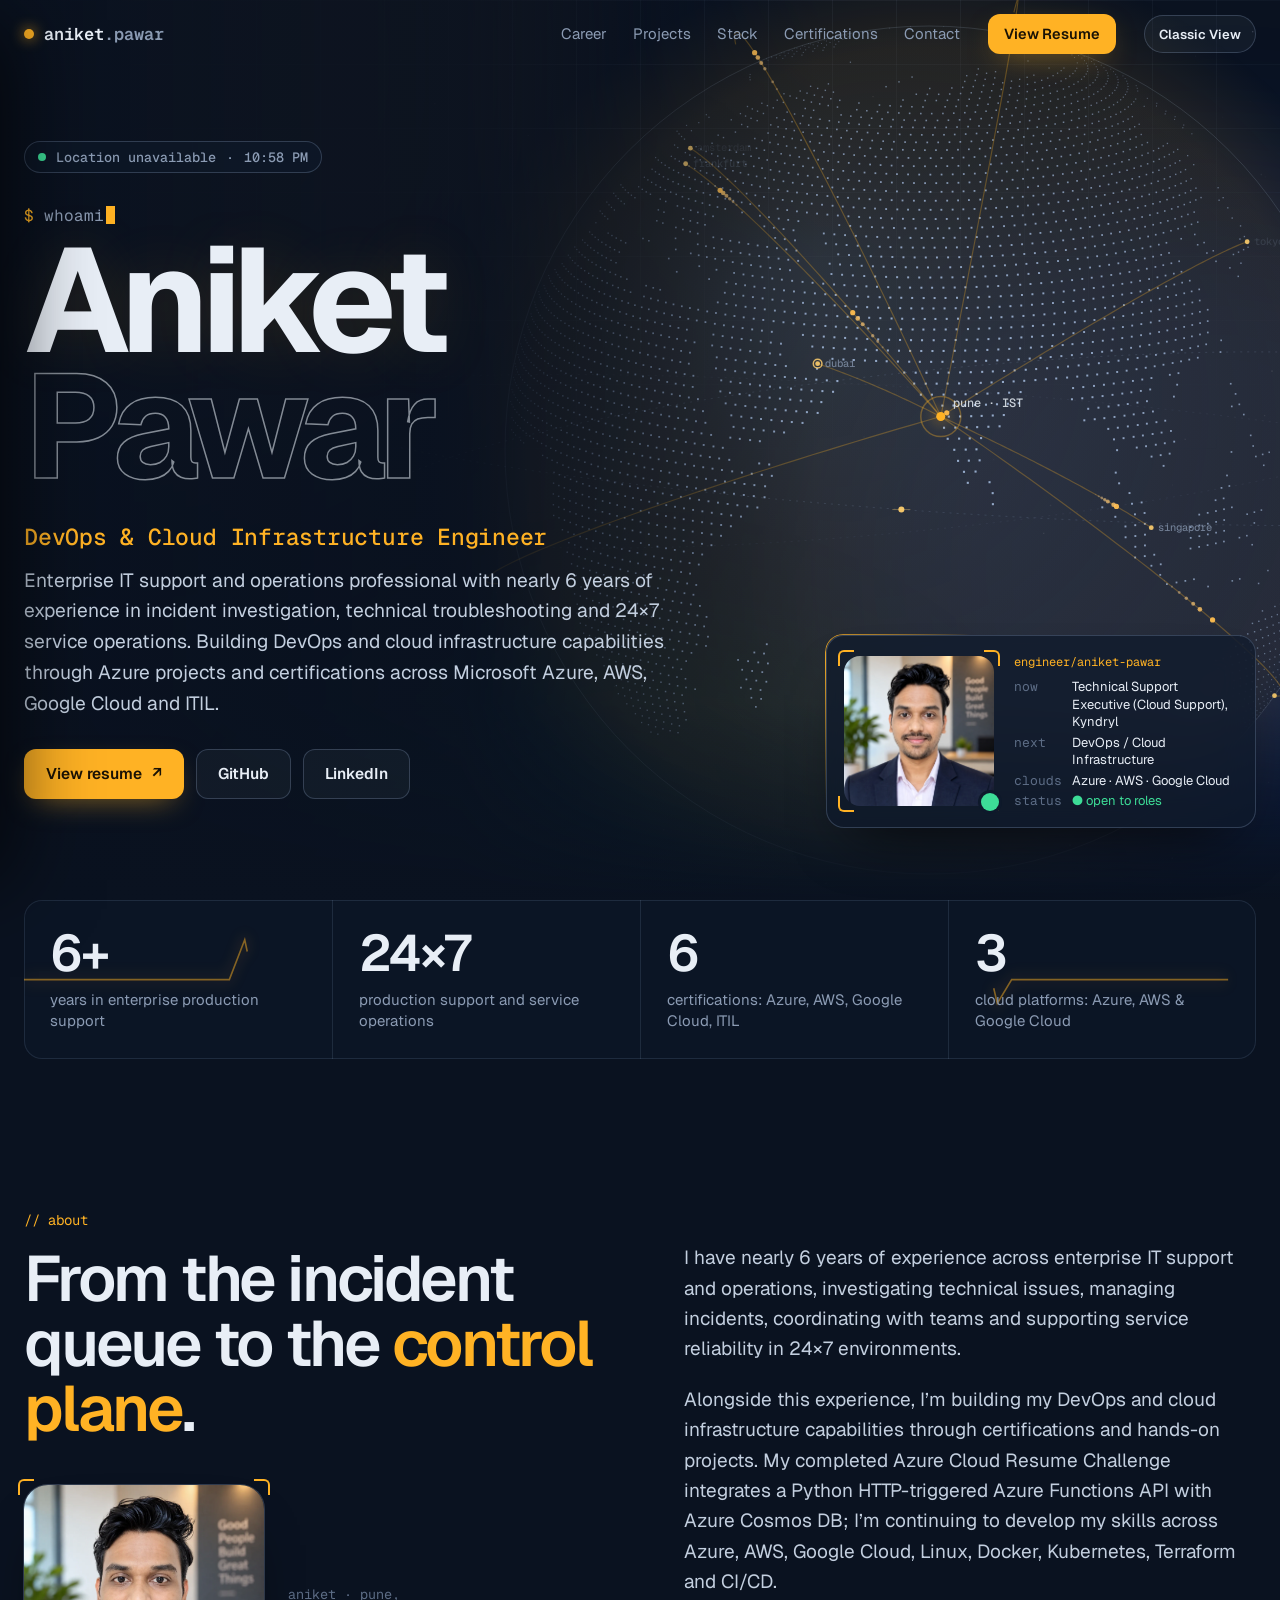
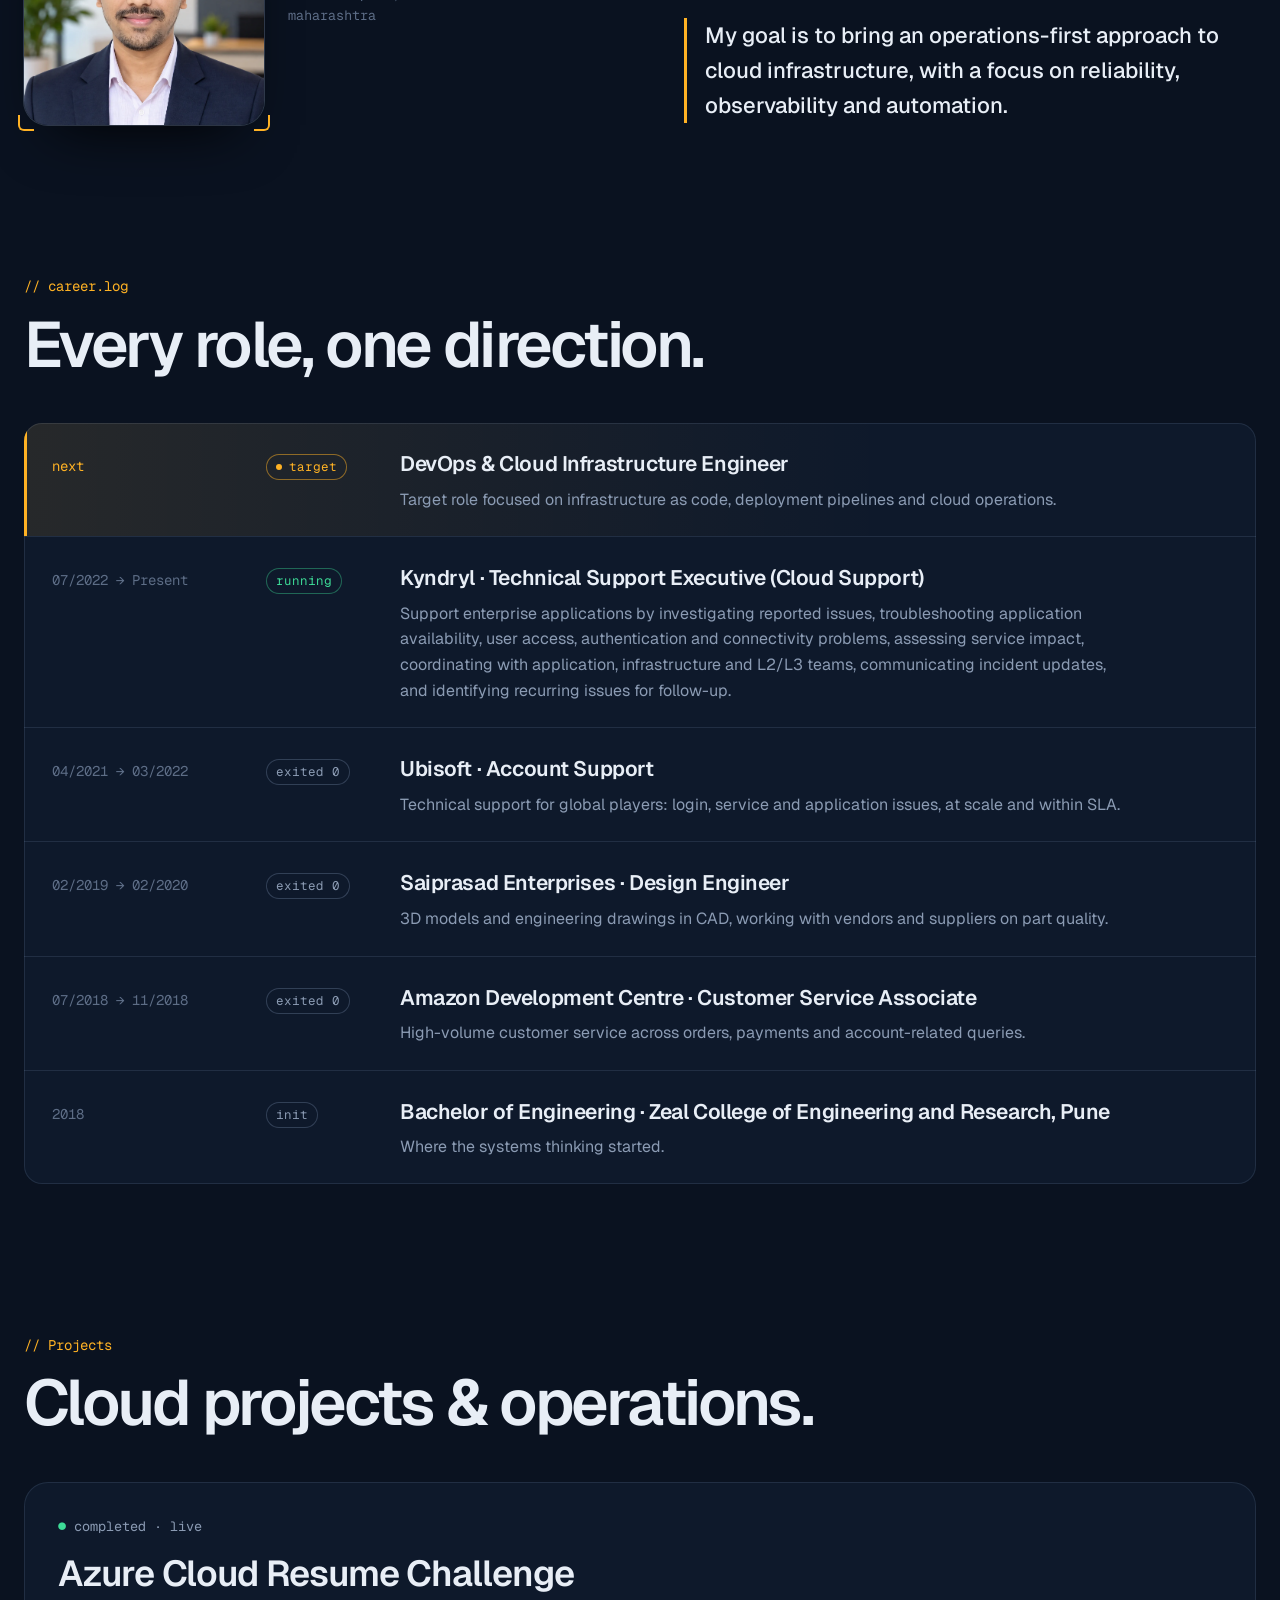
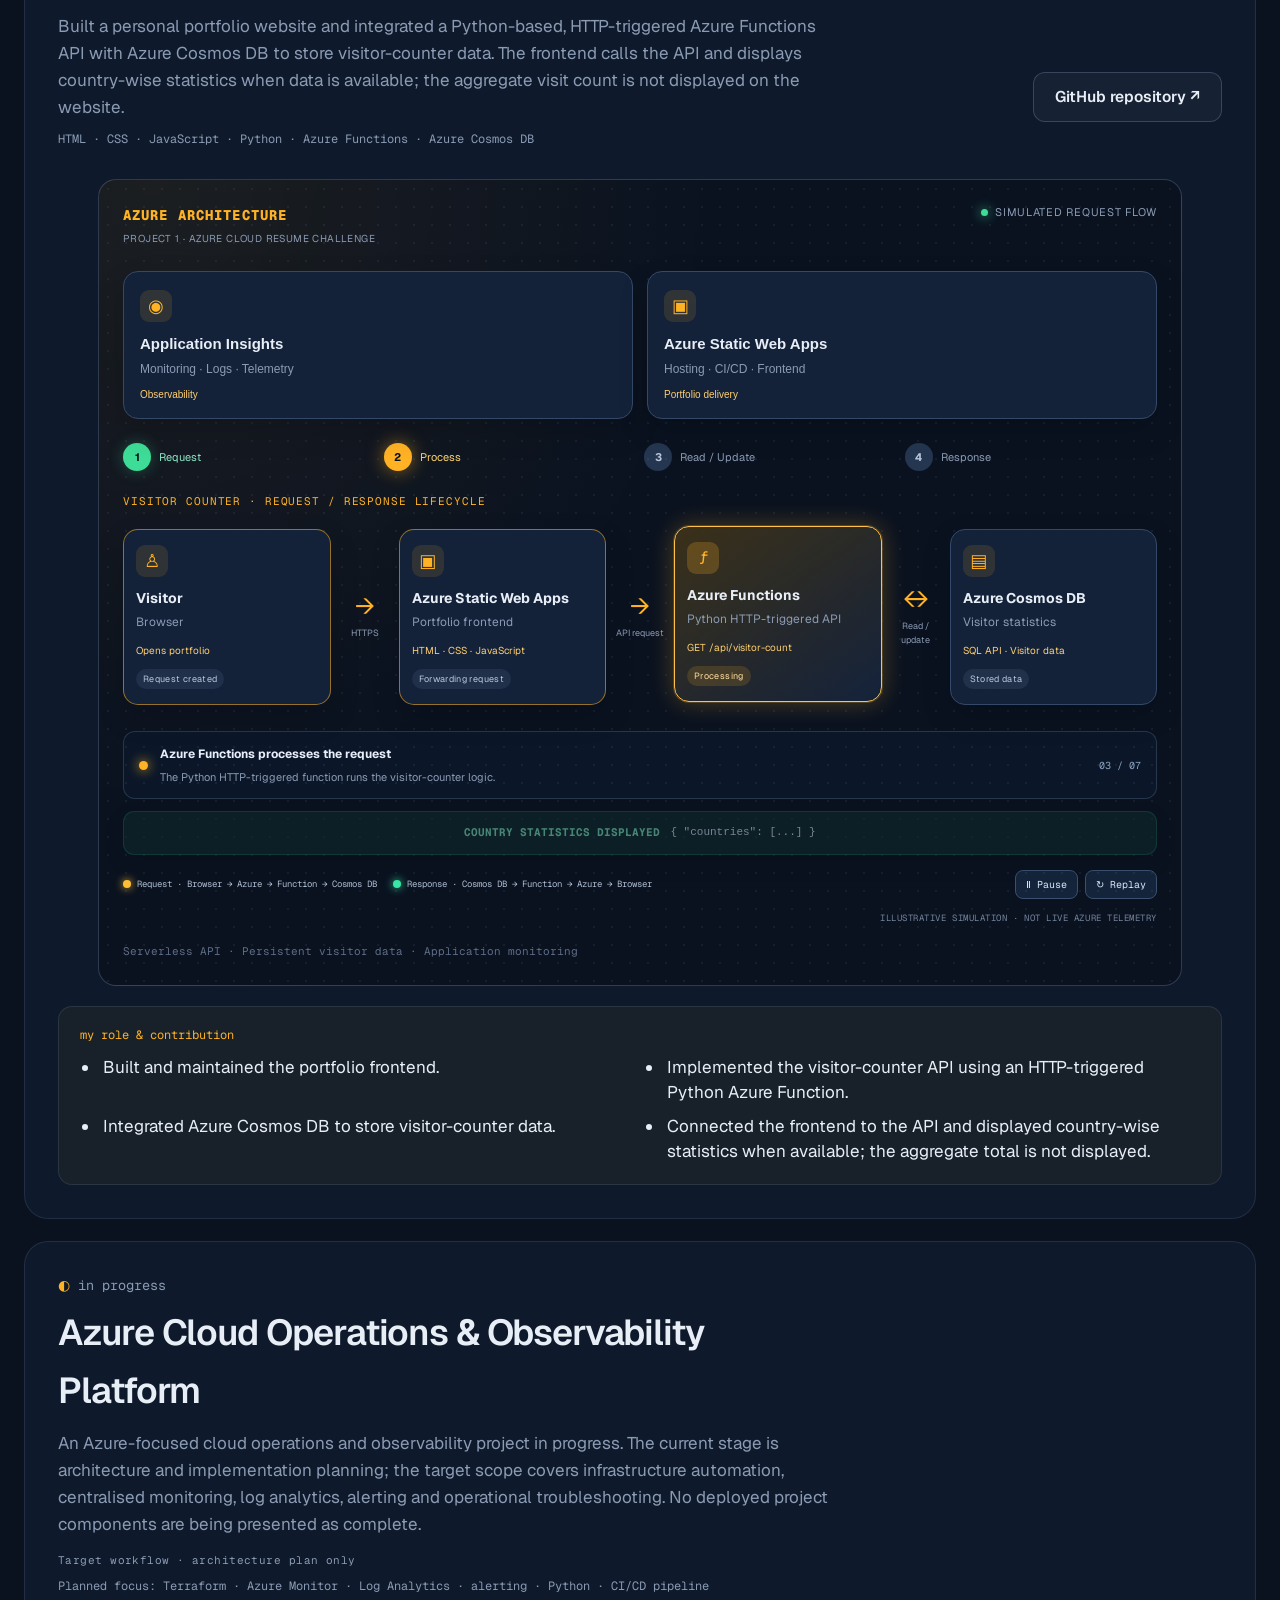
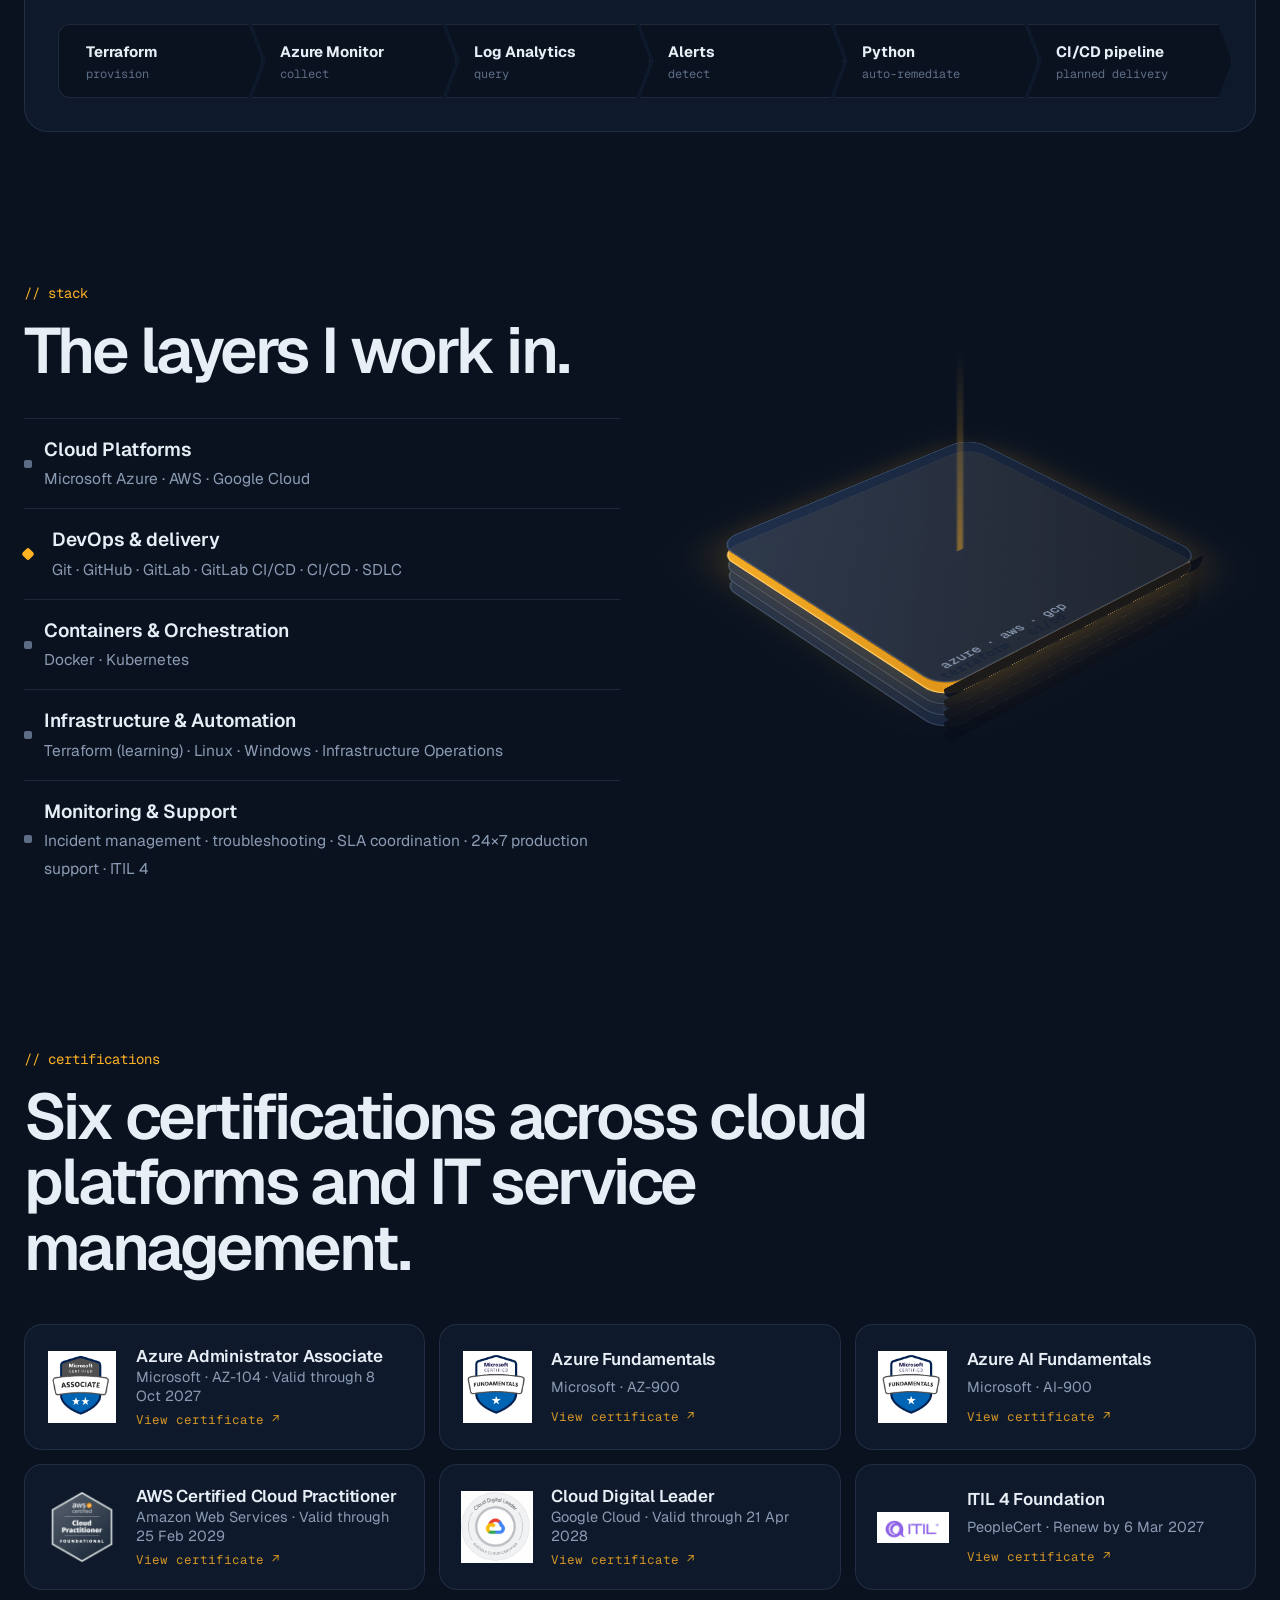
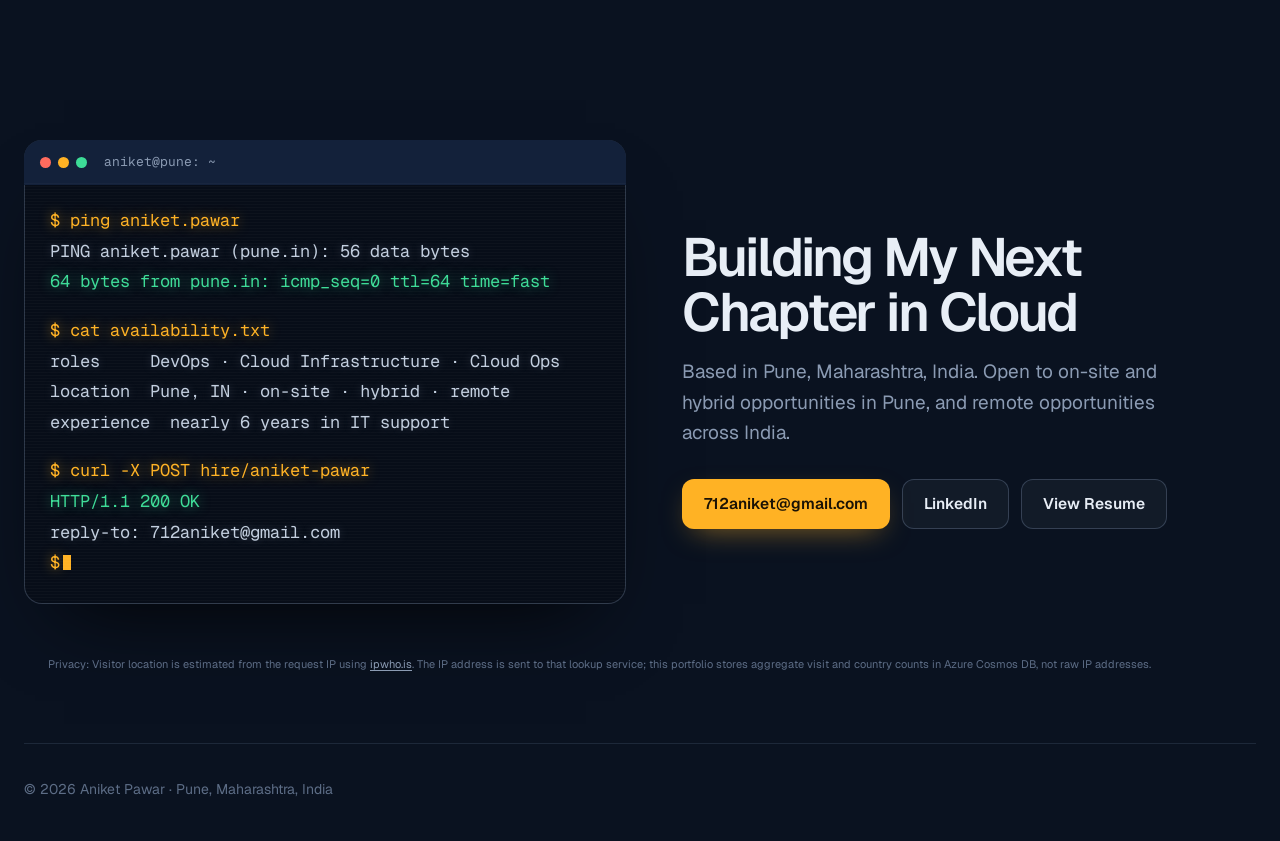
==== frontend/index.html @ 2fbe4f32 "feat: finalize portfolio transitions and PR-gated deployment" ====
<!DOCTYPE html><html lang="en"><head>
<meta charset="utf-8">
<meta name="viewport" content="width=device-width, initial-scale=1">
  <script>
    /* Read the cross-page animation direction before the first paint. */
    (() => {
      try {
        const key = "aniket-portfolio-directional-transition";
        const raw = sessionStorage.getItem(key);
        if (!raw) return;
        const state = JSON.parse(raw);
        const expected = location.pathname.toLowerCase().endsWith("compact.html") ? "to-classic" : "to-explorer";
        if (state && state.direction === expected && Date.now() - state.time < 6000) {
          document.documentElement.dataset.transitionEntry = expected;
          const x = Number.isFinite(state.nx) ? state.nx * innerWidth : innerWidth / 2;
          const y = Number.isFinite(state.ny) ? state.ny * innerHeight : innerHeight / 2;
          document.documentElement.style.setProperty("--fx-x", `${Math.round(x)}px`);
          document.documentElement.style.setProperty("--fx-y", `${Math.round(y)}px`);
        }
        sessionStorage.removeItem(key);
      } catch (_) { /* Normal navigation remains available if storage is blocked. */ }
    })();
  </script>
<title>Aniket Pawar · DevOps &amp; Cloud Infrastructure Engineer</title>
<meta name="description" content="Aniket Pawar, Pune. Nearly six years of enterprise IT support and operations experience, DevOps and cloud infrastructure career focus, Azure projects, and certifications across Azure, AWS, Google Cloud and ITIL.">
<meta name="theme-color" content="#0a1220">
<meta property="og:title" content="Aniket Pawar · DevOps &amp; Cloud Infrastructure Engineer">
<meta property="og:description" content="Nearly six years in enterprise support. Building towards DevOps and cloud infrastructure.">
<meta property="og:image" content="assets/aniket-photo.webp">
<meta name="robots" content="index,follow">
<link rel="icon" href="data:image/svg+xml,%3Csvg xmlns='http://www.w3.org/2000/svg' viewBox='0 0 32 32'%3E%3Crect width='32' height='32' rx='8' fill='%230a1220'/%3E%3Ccircle cx='16' cy='16' r='6' fill='%23ffb224'/%3E%3C/svg%3E">
<link rel="preconnect" href="https://fonts.googleapis.com"><link rel="preconnect" href="https://fonts.gstatic.com" crossorigin="">
<link href="https://fonts.googleapis.com/css2?family=Geist:wght@300..800&amp;family=Geist+Mono:wght@400;500;600&amp;display=swap" rel="stylesheet">
<link rel="stylesheet" href="style.css">
<link rel="stylesheet" href="view-transition.css">
<script src="view-transition.js" defer></script>
</head>
<body>
<div class="portfolio-transition-scene" aria-hidden="true">
  <div class="fx-backdrop"></div>
  <div class="fx-core"></div>
  <div class="fx-ring fx-ring-a"></div>
  <div class="fx-ring fx-ring-b"></div>
  <div class="fx-sweep"></div>
  <div class="fx-particles"></div>
</div>

<div class="aurora" aria-hidden="true"><i></i><i></i><i></i></div>
<div class="spot" aria-hidden="true"></div>
<div class="progress" aria-hidden="true"><i id="prog"></i></div>
<a class="skip" href="#main">Skip to content</a>

<header class="nav" id="nav">
  <button class="burger" id="burger" type="button" aria-label="Open menu" aria-expanded="false" aria-controls="menu"><span></span><span></span><span></span></button>
  <a class="logo" href="#top" aria-label="Aniket Pawar, home"><span class="dot" aria-hidden="true"></span><span>aniket<span class="m">.pawar</span></span></a>
  <nav aria-label="Main">
    <a href="#log">Career</a><a href="#work">Projects</a><a href="#stack">Stack</a><a href="#certs">Certifications</a><a href="#contact">Contact</a>
  </nav>
  <a class="btn sm" href="resume/Aniket_Pawar_Resume.pdf">View Resume</a>
  <a class="navcv" href="resume/Aniket_Pawar_Resume.pdf" aria-label="View resume"><span aria-hidden="true">↓</span>CV</a>
  <a class="compact-view-switch" href="compact.html" aria-label="Switch to Classic View" title="Prefer a cleaner, focused layout? Switch to Classic View">Classic View</a>
</header>

<div class="dw" id="dw" aria-hidden="true">
  <div class="dw-bg" data-close=""></div>
  <div class="dw-panel" id="menu" role="dialog" aria-modal="true" aria-label="Menu" inert="">
    <div class="dw-glow" aria-hidden="true"></div>
    <div class="dw-top">
      <a class="logo" href="#top" data-close=""><span class="dot" aria-hidden="true"></span><span>aniket<span class="m">.pawar</span></span></a>
      <button class="dw-x" type="button" data-close="" aria-label="Close menu"><span aria-hidden="true">✕</span></button>
    </div>
    <svg class="dw-beat" viewBox="0 0 400 24" preserveAspectRatio="none" aria-hidden="true"><path d="M0 12 H150 L160 12 L167 4 L175 21 L183 2 L191 18 L197 12 H400"></path></svg>
    <div class="dw-body">
      <div class="dw-tiles dw-in" style="--i:0">
        <a class="tile ph" href="resume/Aniket_Pawar_Resume.pdf" data-close="">
          <img src="assets/aniket-photo.webp" alt="" width="261" height="261">
          <span class="ic" aria-hidden="true">↓</span><span class="tt"><b>View resume</b><span>PDF · 1 page</span></span>
        </a>
        <a class="tile arch-t" href="#work" data-close="">
          <span class="mini" aria-hidden="true"><i></i><i></i><i></i><i></i><em></em></span>
          <span class="ic" aria-hidden="true">▶</span><span class="tt"><b>See the Azure build</b><span>Live architecture</span></span>
        </a>
      </div>
      <nav class="dw-in" style="--i:1" aria-label="Site menu">
        <p class="dw-h mono">// sections</p>
        <ul class="dw-list">
          <li><a href="#log" data-close=""><i aria-hidden="true">≡</i><span><b>Career</b><span>Kyndryl · Ubisoft · Amazon</span></span><em>›</em></a></li>
          <li><a href="#work" data-close=""><i aria-hidden="true">ƒ</i><span><b>Work</b><span>Azure Resume Challenge + more</span></span><em>›</em></a></li>
          <li><a href="#stack" data-close=""><i aria-hidden="true">▦</i><span><b>Stack</b><span>Azure · Terraform · Kubernetes</span></span><em>›</em></a></li>
          <li><a href="#certs" data-close=""><i aria-hidden="true">✓</i><span><b>Certifications</b><span>AZ-104 · AWS · GCP · ITIL</span></span><em>›</em></a></li>
          <li><a href="#contact" data-close=""><i aria-hidden="true">$</i><span><b>Contact</b><span>Open to DevOps roles</span></span><em>›</em></a></li>
        </ul>
        <ul class="dw-grid">
          <li><a href="https://github.com/712Aniket" target="_blank" rel="noopener"><i aria-hidden="true">⌥</i>GitHub</a></li>
          <li><a href="https://www.linkedin.com/in/aniketprakash" target="_blank" rel="noopener"><i aria-hidden="true">in</i>LinkedIn</a></li>
          <li><a href="mailto:712aniket@gmail.com"><i aria-hidden="true">@</i>Email</a></li>
        </ul>
      </nav>
      <div class="dw-foot dw-in" style="--i:2">
<p class="dw-status mono">
  <span class="pulse"></span>
  <span class="dw-location">Location unavailable</span> ·
  <span class="dw-clock">Local time</span>
</p>
        <a class="btn" href="mailto:712aniket@gmail.com">Email Aniket</a>
      </div>
    </div>
  </div>
</div>

<main id="main">
<!-- HERO -->
<section class="hero" id="top">
  <canvas id="globe" aria-hidden="true"></canvas>
  <div class="hero-in wrap">
<p class="status">
  <span class="pulse"></span>
  <span id="visitor-location">Location unavailable</span> ·
  <span id="clock">Local time</span>
</p>
    <p class="cmd mono" aria-hidden="true"><span class="pr">$</span> <span id="typed"></span><span class="caret"></span></p>
    <h1 class="name" aria-label="Aniket Pawar"><span class="l1" data-scr="" aria-hidden="true">Aniket</span><span class="l2" data-scr="" aria-hidden="true">Pawar</span></h1>
    <p class="role">DevOps &amp; Cloud Infrastructure Engineer</p>
    <p class="pitch">Enterprise IT support and operations professional with nearly 6 years of experience in incident investigation, technical troubleshooting and 24×7 service operations. Building DevOps and cloud infrastructure capabilities through Azure projects and certifications across Microsoft Azure, AWS, Google Cloud and ITIL.</p>
    <div class="ctas">
      <a class="btn" href="resume/Aniket_Pawar_Resume.pdf">View resume <span aria-hidden="true">↗</span></a>
      <a class="btn ghost" href="https://github.com/712Aniket" target="_blank" rel="noopener">GitHub</a>
      <a class="btn ghost" href="https://www.linkedin.com/in/aniketprakash" target="_blank" rel="noopener">LinkedIn</a>
    </div>
  </div>
  <aside class="idcard" aria-label="Profile">
    <div class="ph frame"><img src="assets/aniket-photo.webp" width="261" height="261" alt="Aniket Pawar"><b class="c tl"></b><b class="c tr"></b><b class="c bl"></b><b class="c br"></b><span class="scan"></span><span class="ring"></span></div>
    <div class="idt">
      <p class="mono k">engineer/aniket-pawar</p>
      <dl>
        <div><dt>now</dt><dd>Technical Support Executive (Cloud Support), Kyndryl</dd></div>
        <div><dt>next</dt><dd>DevOps / Cloud Infrastructure</dd></div>
        <div><dt>clouds</dt><dd>Azure · AWS · Google Cloud</dd></div>
        <div><dt>status</dt><dd class="ok">● open to roles</dd></div>
      </dl>
    </div>
  </aside>
</section>

<!-- METRICS -->
<section class="metrics wrap" aria-label="At a glance">
  <svg class="beat" viewBox="0 0 1200 120" preserveAspectRatio="none" aria-hidden="true"><path d="M0 60 H180 L200 60 L215 30 L232 92 L250 18 L268 78 L282 60 H520 L540 60 L555 34 L572 88 L590 22 L608 74 L622 60 H860 L880 60 L895 30 L912 92 L930 18 L948 78 L962 60 H1200"></path></svg>
  <div class="mt"><b data-count="6" data-suffix="+">Nearly 6</b><span>years in enterprise production support</span></div>
  <div class="mt"><b>24×7</b><span>production support and service operations</span></div>
  <div class="mt"><b data-count="6">6</b><span>certifications: Azure, AWS, Google Cloud, ITIL</span></div>
  <div class="mt"><b>3</b><span>cloud platforms: Azure, AWS &amp; Google Cloud</span></div>
</section>

<!-- ABOUT -->
<section class="about wrap" id="about">
  <div class="about-l">
    <p class="eyebrow mono">// about</p>
    <h2>From the incident queue to the <em>control plane</em>.</h2>
    <figure class="portrait"><div class="frame"><img src="assets/aniket-photo.webp" width="261" height="261" alt="Aniket Pawar, smiling, outdoors in Pune" loading="lazy"><b class="c tl"></b><b class="c tr"></b><b class="c bl"></b><b class="c br"></b><span class="scan"></span></div><figcaption class="mono">aniket · pune, maharashtra</figcaption></figure>
  </div>
 <div class="about-r">
    <p>I have nearly 6 years of experience across enterprise IT support and operations, investigating technical issues, managing incidents, coordinating with teams and supporting service reliability in 24×7 environments.</p>

    <p>Alongside this experience, I’m building my DevOps and cloud infrastructure capabilities through certifications and hands-on projects. My completed Azure Cloud Resume Challenge integrates a Python HTTP-triggered Azure Functions API with Azure Cosmos DB; I’m continuing to develop my skills across Azure, AWS, Google Cloud, Linux, Docker, Kubernetes, Terraform and CI/CD.</p>

    <p class="hl">My goal is to bring an operations-first approach to cloud infrastructure, with a focus on reliability, observability and automation.</p>
</div>
</section>

<!-- CAREER LOG -->
<section class="log wrap" id="log">
  <p class="eyebrow mono">// career.log</p>
  <h2>Every role, one direction.</h2>
  <ol class="entries">
    <li class="e next"><span class="ts mono">next</span><span class="tag mono run">target</span><div><h3>DevOps &amp; Cloud Infrastructure Engineer</h3><p>Target role focused on infrastructure as code, deployment pipelines and cloud operations.</p></div></li>
    <li class="e"><span class="ts mono">07/2022 → Present</span><span class="tag mono ok">running</span><div><h3>Kyndryl · Technical Support Executive (Cloud Support)</h3><p>Support enterprise applications by investigating reported issues, troubleshooting application availability, user access, authentication and connectivity problems, assessing service impact, coordinating with application, infrastructure and L2/L3 teams, communicating incident updates, and identifying recurring issues for follow-up.</p></div></li>
    <li class="e"><span class="ts mono">04/2021 → 03/2022</span><span class="tag mono">exited 0</span><div><h3>Ubisoft · Account Support</h3><p>Technical support for global players: login, service and application issues, at scale and within SLA.</p></div></li>
    <li class="e"><span class="ts mono">02/2019 → 02/2020</span><span class="tag mono">exited 0</span><div><h3>Saiprasad Enterprises · Design Engineer</h3><p>3D models and engineering drawings in CAD, working with vendors and suppliers on part quality.</p></div></li>
    <li class="e"><span class="ts mono">07/2018 → 11/2018</span><span class="tag mono">exited 0</span><div><h3>Amazon Development Centre · Customer Service Associate</h3><p>High-volume customer service across orders, payments and account-related queries.</p></div></li>
    <li class="e"><span class="ts mono">2018</span><span class="tag mono">init</span><div><h3>Bachelor of Engineering · Zeal College of Engineering and Research, Pune</h3><p>Where the systems thinking started.</p></div></li>
  </ol>
</section>

<!-- WORK -->
<section class="work wrap" id="work">
  <p class="eyebrow mono">// Projects</p>
  <h2>Cloud projects &amp; operations.</h2>

  <article class="proj">
    <div class="proj-h">
      <div>
        <p class="pstat mono"><span class="ok">●</span> completed · live</p>
        <h3>Azure Cloud Resume Challenge</h3>
        <p>Built a personal portfolio website and integrated a Python-based, HTTP-triggered Azure Functions API with Azure Cosmos DB to store visitor-counter data. The frontend calls the API and displays country-wise statistics when data is available; the aggregate visit count is not displayed on the website.</p>
      </div>
      <div class="plinks">
        <a class="btn ghost" href="https://github.com/712Aniket/azure-cloud-resume-challenge" target="_blank" rel="noopener">GitHub repository ↗</a>
      </div>
    </div>
    <p class="project-techline">HTML · CSS · JavaScript · Python · Azure Functions · Azure Cosmos DB</p>
    <figure class="arch-live arch-responsive arch-showcase" aria-label="Interactive animated Azure architecture walkthrough">
      <div class="arch-live-head">
        <div><span class="mono arch-title">AZURE ARCHITECTURE</span><small class="arch-subtitle">PROJECT 1 · AZURE CLOUD RESUME CHALLENGE</small></div>
        <span class="arch-live-status"><i></i><span id="arch-mode-label">SIMULATED REQUEST FLOW</span></span>
      </div>

      <div class="arch-support-grid">
        <button class="arch-node arch-monitor arch-support-card" type="button" data-arch-info="Application Insights provides monitoring, logs and telemetry for the application. This illustration shows its role; it is not live telemetry.">
          <span class="arch-icon">◉</span><b>Application Insights</b><small>Monitoring · Logs · Telemetry</small><em>Observability</em>
        </button>
        <button class="arch-node arch-delivery arch-support-card" type="button" data-arch-info="Azure Static Web Apps hosts and delivers the portfolio frontend. The deployment card is contextual and is not a live deployment status check.">
          <span class="arch-icon">▣</span><b>Azure Static Web Apps</b><small>Hosting · CI/CD · Frontend</small><em>Portfolio delivery</em>
        </button>
      </div>

      <div class="arch-stagebar" aria-label="Animation stages">
        <div class="arch-stage is-active" data-stage="0"><b>1</b><span>Request</span></div>
        <div class="arch-stage" data-stage="1"><b>2</b><span>Process</span></div>
        <div class="arch-stage" data-stage="2"><b>3</b><span>Read / Update</span></div>
        <div class="arch-stage" data-stage="3"><b>4</b><span>Response</span></div>
      </div>

      <div class="arch-section-label mono">VISITOR COUNTER · REQUEST / RESPONSE LIFECYCLE</div>
      <div class="arch-flow arch-flow-responsive arch-interactive-flow">
        <svg class="arch-route-svg" aria-hidden="true"></svg>
        <div class="arch-node node-browser arch-service" tabindex="0" role="button" data-arch-step="0" data-arch-info="A visitor opens the portfolio in a browser. This starts the illustrated request lifecycle.">
          <span class="arch-icon">♙</span><b>Visitor</b><small>Browser</small><em>Opens portfolio</em><span class="arch-node-state">Waiting</span>
        </div>
        <div class="arch-connector"><span>→</span><small>HTTPS</small></div>
        <div class="arch-node node-front arch-service" tabindex="0" role="button" data-arch-step="1" data-arch-info="The portfolio frontend sends an HTTPS request to the visitor-counter API hosted by Azure Functions.">
          <span class="arch-icon">▣</span><b>Azure Static Web Apps</b><small>Portfolio frontend</small><em>HTML · CSS · JavaScript</em><span class="arch-node-state">Ready</span>
        </div>
        <div class="arch-connector"><span>→</span><small>API request</small></div>
        <div class="arch-node node-function arch-service" tabindex="0" role="button" data-arch-step="2" data-arch-info="The Python HTTP-triggered Azure Function receives the request and runs the visitor-counter application logic.">
          <span class="arch-icon">ƒ</span><b>Azure Functions</b><small>Python HTTP-triggered API</small><em>GET /api/visitor-count</em><span class="arch-node-state">Idle</span>
        </div>
        <div class="arch-connector"><span>↔</span><small>Read / update</small></div>
        <div class="arch-node node-cosmos arch-service" tabindex="0" role="button" data-arch-step="3" data-arch-info="Cosmos DB stores visitor-counter data. The read/write animation is illustrative and does not execute a database operation.">
          <span class="arch-icon">▤</span><b>Azure Cosmos DB</b><small>Visitor statistics</small><em>SQL API · Visitor data</em><span class="arch-node-state">Stored data</span>
        </div>
      </div>

      <div class="arch-live-detail" aria-live="polite"><span class="arch-detail-pulse"></span><div><b id="arch-detail-title">Visitor opens the portfolio</b><p id="arch-detail-text">The request journey is ready to begin.</p></div><span class="arch-detail-count" id="arch-detail-count">01 / 08</span></div>
      <div class="arch-response arch-response-responsive mono" id="arch-json-panel"><span class="arch-json-label">COUNTRY STATISTICS DISPLAYED</span><code>{ "countries": [...] }</code></div>
      <div class="arch-showcase-footer"><div class="arch-legend mono"><span><i class="legend-request"></i> Request · Browser → Azure → Function → Cosmos DB</span><span><i class="legend-response"></i> Response · Cosmos DB → Function → Azure → Browser</span></div><div class="arch-controls"><button type="button" id="arch-play-toggle" aria-pressed="false">Ⅱ Pause</button><button type="button" id="arch-replay">↻ Replay</button></div></div>
      <p class="arch-disclaimer mono">ILLUSTRATIVE SIMULATION · NOT LIVE AZURE TELEMETRY</p>
      <figcaption class="mono">Serverless API · Persistent visitor data · Application monitoring</figcaption>
    </figure>
    <div class="contribution">
      <p class="mono k">my role &amp; contribution</p>
      <ul>
        <li>Built and maintained the portfolio frontend.</li>
        <li>Implemented the visitor-counter API using an HTTP-triggered Python Azure Function.</li>
        <li>Integrated Azure Cosmos DB to store visitor-counter data.</li>
        <li>Connected the frontend to the API and displayed country-wise statistics when available; the aggregate total is not displayed.</li>
      </ul>
    </div>
  </article>

  <article class="proj two">
    <div class="proj-h">
      <div>
        <p class="pstat mono"><span class="amber">◐</span> in progress</p>
        <h3>Azure Cloud Operations &amp; Observability Platform</h3>
        <p>An Azure-focused cloud operations and observability project in progress. The current stage is architecture and implementation planning; the target scope covers infrastructure automation, centralised monitoring, log analytics, alerting and operational troubleshooting. No deployed project components are being presented as complete.</p>
      </div>
    </div>
    <p class="mono project-diagram-note">Target workflow · architecture plan only</p>
    <p class="project-techline">Planned focus: Terraform · Azure Monitor · Log Analytics · alerting · Python · CI/CD pipeline</p>
    <div class="pipe" id="pipe">
      <div class="st"><b>Terraform</b><span>provision</span></div>
      <div class="st"><b>Azure Monitor</b><span>collect</span></div>
      <div class="st"><b>Log Analytics</b><span>query</span></div>
      <div class="st"><b>Alerts</b><span>detect</span></div>
      <div class="st"><b>Python</b><span>auto-remediate</span></div>
      <div class="st"><b>CI/CD pipeline</b><span>planned delivery</span></div>
    </div>
  </article>

</section>

<!-- STACK -->
<section class="stack wrap" id="stack">
  <div class="stack-l">
    <p class="eyebrow mono">// stack</p>
    <h2>The layers I work in.</h2>
    <ul class="layers" id="layers">
      <li data-l="4"><b>Cloud Platforms</b><span>Microsoft Azure · AWS · Google Cloud</span></li>
      <li data-l="3"><b>DevOps &amp; delivery</b><span>Git · GitHub · GitLab · GitLab CI/CD · CI/CD · SDLC</span></li>
      <li data-l="2"><b>Containers &amp; Orchestration</b><span>Docker · Kubernetes</span></li>
      <li data-l="1"><b>Infrastructure &amp; Automation</b><span>Terraform (learning) · Linux · Windows · Infrastructure Operations</span></li>
      <li data-l="0"><b>Monitoring &amp; Support</b><span>Incident management · troubleshooting · SLA coordination · 24×7 production support · ITIL 4</span></li>
    </ul>
  </div>
  <div class="iso" id="iso" aria-hidden="true">
    <div class="plates">
      <span class="beam"></span><span class="pk"></span>
      <div class="plate" data-l="0"><span>operations</span></div>
      <div class="plate" data-l="1"><span>linux · windows</span></div>
      <div class="plate" data-l="2"><span>docker · k8s</span></div>
      <div class="plate" data-l="3"><span>terraform · ci/cd</span></div>
      <div class="plate" data-l="4"><span>azure · aws · gcp</span></div>
    </div>
  </div>
</section>

<!-- CERTS -->
<section class="certs wrap" id="certs">
  <p class="eyebrow mono">// certifications</p>
  <h2>Six certifications across cloud platforms and IT service management.</h2>
  <div class="cgrid">
    <button class="cert" data-c="AZ-104" type="button"><img src="assets/badges/az-104.png" alt="" loading="lazy"><b>Azure Administrator Associate</b><span>Microsoft · AZ-104 · Valid through 8 Oct 2027</span><i aria-hidden="true">View certificate ↗</i></button>
    <button class="cert" data-c="AZ-900" type="button"><img src="assets/badges/az-900.png" alt="" loading="lazy"><b>Azure Fundamentals</b><span>Microsoft · AZ-900</span><i aria-hidden="true">View certificate ↗</i></button>
    <button class="cert" data-c="AI-900" type="button"><img src="assets/badges/ai-900.png" alt="" loading="lazy"><b>Azure AI Fundamentals</b><span>Microsoft · AI-900</span><i aria-hidden="true">View certificate ↗</i></button>
    <button class="cert" data-c="AWS-CCP" type="button"><img src="assets/badges/aws-cloud-practitioner.png" alt="" loading="lazy"><b>AWS Certified Cloud Practitioner</b><span>Amazon Web Services · Valid through 25 Feb 2029</span><i aria-hidden="true">View certificate ↗</i></button>
    <button class="cert" data-c="Google-Cloud-Digital-Leader" type="button"><img src="assets/badges/google-cloud-digital-leader.png" alt="" loading="lazy"><b>Cloud Digital Leader</b><span>Google Cloud · Valid through 21 Apr 2028</span><i aria-hidden="true">View certificate ↗</i></button>
    <button class="cert" data-c="ITIL-4" type="button"><img src="assets/badges/itil-4-foundation.png" alt="" loading="lazy"><b>ITIL 4 Foundation</b><span>PeopleCert · Renew by 6 Mar 2027</span><i aria-hidden="true">View certificate ↗</i></button>
  </div>
</section>

<!-- CONTACT -->
<section class="contact wrap" id="contact">
  <div class="term" id="term">
    <div class="tbar"><i></i><i></i><i></i><span class="mono">aniket@pune: ~</span></div>
    <div class="tbody mono" id="tbody" aria-label="Terminal showing availability and contact details">
      <div class="p">$ ping aniket.pawar</div>
      <div>PING aniket.pawar (pune.in): 56 data bytes</div>
      <div class="g">64 bytes from pune.in: icmp_seq=0 ttl=64 time=fast</div>
      <div class="gap" aria-hidden="true"></div>
      <div class="p">$ cat availability.txt</div>
      <div>roles     DevOps · Cloud Infrastructure · Cloud Ops</div>
      <div>location  Pune, IN · on-site · hybrid · remote</div>
      <div>experience  nearly 6 years in IT support</div>
      <div class="gap" aria-hidden="true"></div>
      <div class="p">$ curl -X POST hire/aniket-pawar</div>
      <div class="g">HTTP/1.1 200 OK</div>
      <div>reply-to: 712aniket@gmail.com</div>
      <div class="p cur">$</div>
    </div>
  </div>
  <div class="contact-r">
    <h2>Building My Next Chapter in Cloud&nbsp;</h2>
    <p>Based in Pune, Maharashtra, India. Open to on-site and hybrid opportunities in Pune, and remote opportunities across India.</p>
    <div class="ctas">
      <a class="btn" href="mailto:712aniket@gmail.com">712aniket@gmail.com</a>
      <a class="btn ghost" href="https://www.linkedin.com/in/aniketprakash" target="_blank" rel="noopener">LinkedIn</a>
      <a class="btn ghost" href="resume/Aniket_Pawar_Resume.pdf">View Resume</a>
    </div>
  </div>
</section>
</main>

<!-- COUNTRY-WISE VISITORS -->
<section class="country-stats wrap" aria-labelledby="country-title" hidden>
  <div class="country-head">
    <div><p class="eyebrow mono">// global reach</p><h2 id="country-title">Visitors around the <em>world.</em></h2></div>
    <p class="country-note mono" id="country-status" aria-live="polite">Country statistics appear when data is available.</p>
  </div>
  <div class="country-list" id="country-list" aria-live="polite"><p class="country-empty">Country statistics appear when data is available.</p></div>
</section>


<p class="privacy-note wrap">Privacy: Visitor location is estimated from the request IP using <a href="https://ipwho.is/" target="_blank" rel="noopener noreferrer">ipwho.is</a>. The IP address is sent to that lookup service; this portfolio stores aggregate visit and country counts in Azure Cosmos DB, not raw IP addresses.</p>
<footer class="foot wrap">
  <p>© 2026 Aniket Pawar · Pune, Maharashtra, India</p>
</footer>

<div class="modal" id="modal" hidden="">
  <div class="mbox" role="dialog" aria-modal="true" aria-label="Certificate">
    <button class="mclose" id="mclose" aria-label="Close certificate"><span aria-hidden="true">✕</span></button>
    <img id="mimg" alt="">
  </div>
</div>

<script src="land.js"></script>
<script src="app.js"></script>


</body></html>
---- frontend/style.css ----
:root {
  --bg: #0a1220; --bg2: #0e192b; --bg3: #13213a; --line: rgba(150, 175, 210, .14); --line2: rgba(150, 175, 210, .26);
  --ink: #e8eef6; --mute: #8b9bb3; --dim: #5d6d86; --amber: #ffb224; --amber2: #ffcf6e; --ok: #3ddc97;
  --sans: "Geist", system-ui, sans-serif; --mono: "Geist Mono", ui-monospace, monospace;
  --r: 18px;
}
* { box-sizing: border-box; }
html { scroll-behavior: smooth; scroll-padding-top: 80px; }
body { margin: 0; background: var(--bg); color: var(--ink); font: 400 17px/1.6 var(--sans); -webkit-font-smoothing: antialiased; overflow-x: hidden; }
body::before { content: ""; position: fixed; inset: 0; pointer-events: none; z-index: 0; opacity: .5;
  background-image: linear-gradient(var(--line) 1px, transparent 1px), linear-gradient(90deg, var(--line) 1px, transparent 1px); background-size: 64px 64px;
  mask-image: radial-gradient(120% 80% at 50% 0%, #000 20%, transparent 75%); }
img { max-width: 100%; display: block; }
a { color: inherit; }
h1, h2, h3 { margin: 0; font-weight: 600; letter-spacing: -.025em; }
p { margin: 0; }
.mono { font-family: var(--mono); }
.wrap { width: min(1240px, 100% - 48px); margin-inline: auto; position: relative; z-index: 1; }
.skip { position: absolute; left: -999px; } .skip:focus { left: 16px; top: 16px; z-index: 100; background: var(--amber); color: var(--bg); padding: 8px 14px; border-radius: 8px; }
:focus-visible { outline: 2px solid var(--amber); outline-offset: 3px; border-radius: 6px; }
.ok { color: var(--ok); } .amber { color: var(--amber); }

/* buttons */
.btn { display: inline-flex; align-items: center; gap: 10px; height: 50px; padding: 0 22px; border-radius: 12px; background: var(--amber); color: #1a1205; font-weight: 600; font-size: 15.5px; text-decoration: none; border: 0; cursor: pointer; font-family: var(--sans); white-space: nowrap; transition: transform .15s, background .2s, box-shadow .2s; box-shadow: 0 10px 30px -12px rgba(255, 178, 36, .6); }
.btn:hover { background: var(--amber2); transform: translateY(-1px); } .btn:active { transform: translateY(1px); }
.btn.ghost { background: rgba(232, 238, 246, .04); color: var(--ink); box-shadow: inset 0 0 0 1px var(--line2); }
.btn.ghost:hover { background: rgba(232, 238, 246, .09); }
.btn.sm { height: 40px; padding: 0 16px; font-size: 14.5px; }

/* nav */
.nav { position: fixed; inset: 0 0 auto; z-index: 50; height: 68px; display: flex; align-items: center; gap: 28px; padding: 0 max(24px, (100vw - 1240px) / 2); transition: background .3s, box-shadow .3s; }
.nav.solid { background: rgba(10, 18, 32, .82); backdrop-filter: blur(14px); box-shadow: 0 1px 0 var(--line); }
.logo { font: 600 17px var(--mono); text-decoration: none; display: flex; align-items: center; gap: 10px; }
.logo .m { color: var(--mute); } .logo .dot { width: 10px; height: 10px; border-radius: 50%; background: var(--amber); box-shadow: 0 0 14px var(--amber); }
.nav nav { display: flex; gap: 26px; margin-left: auto; } .nav nav a { text-decoration: none; color: var(--mute); font-size: 15px; transition: color .2s; } .nav nav a:hover { color: var(--ink); }
.burger { display: none; flex: none; width: 46px; height: 46px; border: 0; border-radius: 50%; background: transparent; box-shadow: inset 0 0 0 1px var(--line2); cursor: pointer; flex-direction: column; align-items: center; justify-content: center; gap: 5px; transition: box-shadow .2s, background .2s; }
.burger:hover { background: rgba(232, 238, 246, .05); box-shadow: inset 0 0 0 1px rgba(232, 238, 246, .4); }
.burger span { display: block; height: 2px; width: 20px; border-radius: 2px; background: var(--ink); }
.burger span:nth-child(2) { width: 14px; background: var(--amber); align-self: center; transform: translateX(-3px); }
.navcv { display: none; align-items: center; gap: 4px; height: 46px; padding: 0 14px; border-radius: 99px; background: var(--amber); color: #1a1205; font: 600 14px var(--mono); text-decoration: none; }
/* left drawer (Light Elves pattern) */
.dw { position: fixed; inset: 0; z-index: 80; pointer-events: none; }
.dw.open { pointer-events: auto; }
.dw-bg { position: absolute; inset: 0; background: rgba(4, 8, 16, .66); backdrop-filter: blur(6px); opacity: 0; transition: opacity .3s; }
.dw.open .dw-bg { opacity: 1; }
.dw-panel { position: absolute; inset: 0 auto 0 0; width: 90%; max-width: 26rem; display: flex; flex-direction: column; overflow-y: auto; overscroll-behavior: contain; background: var(--bg); box-shadow: 30px 0 80px -20px rgba(0, 0, 0, .7), inset -1px 0 0 var(--line); transform: translateX(-100%); transition: transform .42s cubic-bezier(.2, .8, .2, 1); }
.dw.open .dw-panel { transform: none; }
.dw-glow { position: absolute; inset: 0 0 auto; height: 300px; pointer-events: none; background: radial-gradient(70% 60% at 15% 0%, rgba(255, 178, 36, .14), transparent 70%), radial-gradient(60% 60% at 95% 8%, rgba(42, 98, 255, .16), transparent 70%); }
.dw-top { position: relative; display: flex; align-items: center; justify-content: space-between; padding: 14px 20px 0; }
.dw-x { width: 46px; height: 46px; border-radius: 50%; border: 0; background: transparent; color: var(--ink); font-size: 16px; cursor: pointer; box-shadow: inset 0 0 0 1px var(--line2); }
.dw-x:hover { background: rgba(232, 238, 246, .05); }
.dw-beat { position: relative; display: block; width: 100%; height: 24px; margin-top: 12px; }
.dw-beat path { fill: none; stroke: var(--amber); stroke-width: 1.5; vector-effect: non-scaling-stroke; stroke-dasharray: 120 600; animation: beat 3.2s linear infinite; filter: drop-shadow(0 0 5px rgba(255, 178, 36, .8)); }
.dw-body { position: relative; flex: 1; display: flex; flex-direction: column; gap: 26px; padding: 16px 20px max(24px, env(safe-area-inset-bottom)); }
.dw-in { opacity: 0; transform: translateX(-16px); transition: opacity .5s cubic-bezier(.2, .8, .2, 1), transform .5s cubic-bezier(.2, .8, .2, 1); transition-delay: calc(var(--i) * 70ms + 120ms); }
.dw.open .dw-in { opacity: 1; transform: none; }
.dw-tiles { display: grid; grid-template-columns: 1fr 1fr; gap: 12px; }
.tile { position: relative; display: block; aspect-ratio: 4 / 5; border-radius: 18px; overflow: hidden; text-decoration: none; box-shadow: inset 0 0 0 1px var(--line2); background: var(--bg2); transition: box-shadow .2s; }
.tile:hover { box-shadow: inset 0 0 0 1px rgba(255, 178, 36, .6); }
.tile.ph img { position: absolute; inset: 0; width: 100%; height: 100%; object-fit: cover; transition: transform .7s; } .tile:hover img { transform: scale(1.05); }
.tile::after { content: ""; position: absolute; inset: 0; background: linear-gradient(0deg, rgba(4, 8, 16, .92), rgba(4, 8, 16, .25) 55%, transparent); }
.tile .ic { position: absolute; z-index: 2; left: 12px; top: 12px; width: 36px; height: 36px; border-radius: 50%; display: grid; place-items: center; background: var(--amber); color: #1a1205; font-weight: 700; font-size: 15px; box-shadow: 0 8px 20px -8px rgba(255, 178, 36, .8); }
.tile .tt { position: absolute; z-index: 2; left: 12px; right: 12px; bottom: 12px; } .tile b { display: block; font-size: 17px; line-height: 1.15; letter-spacing: -.01em; } .tile .tt span { display: block; margin-top: 3px; font: 12px var(--mono); color: var(--mute); }
.arch-t { background: radial-gradient(90% 70% at 50% 35%, rgba(255, 178, 36, .14), transparent 70%), var(--bg2); }
.arch-t::before { content: ""; position: absolute; inset: 0; opacity: .7; background-image: radial-gradient(var(--line2) 1px, transparent 1px); background-size: 14px 14px; }
.mini { position: absolute; left: 14%; right: 14%; top: 22%; height: 34%; }
.mini i { position: absolute; width: 30%; height: 34%; border-radius: 7px; background: var(--bg3); box-shadow: inset 0 0 0 1px var(--line2); }
.mini i:nth-child(1) { left: 0; top: 0; } .mini i:nth-child(2) { right: 0; top: 0; box-shadow: inset 0 0 0 1.5px var(--amber); } .mini i:nth-child(3) { left: 0; bottom: 0; } .mini i:nth-child(4) { right: 0; bottom: 0; }
.mini::before, .mini::after { content: ""; position: absolute; background: var(--line2); } .mini::before { left: 30%; right: 30%; top: 17%; height: 1.5px; } .mini::after { left: 30%; right: 30%; bottom: 17%; height: 1.5px; }
.mini em { position: absolute; z-index: 1; width: 7px; height: 7px; border-radius: 50%; background: var(--amber); box-shadow: 0 0 10px var(--amber); top: 17%; left: 30%; margin: -3px 0 0 -3px; animation: mini 2.4s cubic-bezier(.6, 0, .4, 1) infinite; }
@keyframes mini { 0% { left: 30%; top: 17%; } 40% { left: 70%; top: 17%; } 50% { left: 70%; top: 17%; } 90%, 100% { left: 30%; top: 83%; } }
.dw-h { font-size: 13px; color: var(--amber); }
.dw-list { list-style: none; margin: 10px 0 0; padding: 0; display: grid; grid-template-columns: minmax(0, 1fr); gap: 6px; }
.dw-list a { display: flex; align-items: center; gap: 14px; padding: 8px 12px 8px 8px; border-radius: 16px; text-decoration: none; box-shadow: inset 0 0 0 1px transparent; transition: background .2s, box-shadow .2s; }
.dw-list a:hover, .dw-list a.on { background: var(--bg2); box-shadow: inset 0 0 0 1px var(--line); }
.dw-list a.on { box-shadow: inset 0 0 0 1px rgba(255, 178, 36, .5); } .dw-list a.on b { color: var(--amber); }
.dw-list i { flex: none; width: 48px; height: 48px; border-radius: 12px; display: grid; place-items: center; font: 600 18px var(--mono); font-style: normal; color: var(--amber); background: linear-gradient(135deg, var(--bg3), var(--bg2)); box-shadow: inset 0 0 0 1px var(--line2); }
.dw-list a > span { flex: 1; min-width: 0; } .dw-list b { display: block; font-size: 17px; font-weight: 600; letter-spacing: -.01em; }
.dw-list a > span > span { display: block; margin-top: 1px; font-size: 13.5px; color: var(--mute); white-space: nowrap; overflow: hidden; text-overflow: ellipsis; }
.dw-list em { font-style: normal; color: var(--amber); font-size: 22px; transition: transform .2s; } .dw-list a:hover em { transform: translateX(3px); }
.dw-grid { list-style: none; margin: 16px 0 0; padding: 0; display: grid; grid-template-columns: repeat(3, 1fr); gap: 8px; }
.dw-grid a { min-height: 74px; display: flex; flex-direction: column; align-items: center; justify-content: center; gap: 6px; border-radius: 16px; background: var(--bg2); box-shadow: inset 0 0 0 1px var(--line); text-decoration: none; font-size: 14px; font-weight: 600; transition: box-shadow .2s; }
.dw-grid a:hover { box-shadow: inset 0 0 0 1px var(--line2); } .dw-grid i { font: 600 16px var(--mono); font-style: normal; color: var(--amber); }
.dw-foot { margin-top: auto; display: grid; gap: 12px; }
.dw-status { display: flex; align-items: center; justify-content: center; gap: 10px; font-size: 13px; color: var(--mute); }
.dw-foot .btn { justify-content: center; }
body.menu-open { overflow: hidden; }

/* hero */
.hero { position: relative; min-height: 100svh; display: flex; align-items: center; padding: 110px 0 70px; overflow: hidden; }
#globe { position: absolute; z-index: 0; right: max(-260px, -14vw); top: 50%; width: min(1060px, 86vw); height: min(1060px, 86vw); transform: translateY(-50%); }
.hero::after { content: ""; position: absolute; inset: 0; z-index: 0; pointer-events: none; background: linear-gradient(90deg, var(--bg) 0%, rgba(10, 18, 32, .86) 36%, rgba(10, 18, 32, 0) 64%), linear-gradient(0deg, var(--bg), transparent 22%); }
.hero-in { z-index: 2; }
.status { display: inline-flex; align-items: center; gap: 10px; font: 500 13.5px var(--mono); color: var(--mute); padding: 7px 14px; border-radius: 99px; box-shadow: inset 0 0 0 1px var(--line2); background: rgba(14, 25, 43, .6); }
.pulse { width: 8px; height: 8px; border-radius: 50%; background: var(--ok); box-shadow: 0 0 0 0 rgba(61, 220, 151, .6); animation: pulse 2s infinite; }
@keyframes pulse { 70% { box-shadow: 0 0 0 9px rgba(61, 220, 151, 0); } 100% { box-shadow: 0 0 0 0 rgba(61, 220, 151, 0); } }
.cmd { margin-top: 30px; font-size: 16px; color: var(--mute); height: 24px; } .cmd .pr { color: var(--amber); }
.caret { display: inline-block; width: 9px; height: 18px; background: var(--amber); vertical-align: -3px; margin-left: 2px; animation: blink 1s steps(2) infinite; }
@keyframes blink { 50% { opacity: 0; } }
.name { margin-top: 10px; font-size: clamp(64px, 11.5vw, 178px); line-height: .86; font-weight: 700; letter-spacing: -.055em; }
.name span { display: block; } .name .l2 { color: transparent; -webkit-text-stroke: 1.5px rgba(232, 238, 246, .55); padding-bottom: .04em; }
.role { margin-top: 26px; font: 500 clamp(18px, 2vw, 23px) var(--mono); color: var(--amber); letter-spacing: -.01em; }
.pitch { margin-top: 14px; max-width: 34em; font-size: clamp(17px, 1.5vw, 19.5px); color: #c3cfdf; }
.ctas { margin-top: 30px; display: flex; flex-wrap: wrap; gap: 12px; }
.idcard { position: absolute; z-index: 3; right: max(24px, (100vw - 1240px) / 2); bottom: 72px; width: 372px; display: flex; gap: 16px; padding: 16px; border-radius: var(--r); background: rgba(14, 25, 43, .72); backdrop-filter: blur(16px); box-shadow: inset 0 0 0 1px var(--line2), 0 30px 60px -30px rgba(0, 0, 0, .8); }
.idcard .ph { position: relative; flex: none; width: 112px; height: 112px; }
.idcard img { width: 112px; height: 112px; border-radius: 14px; object-fit: cover; filter: saturate(.92) contrast(1.04); }
.idcard .ring { position: absolute; right: -4px; bottom: -4px; width: 16px; height: 16px; border-radius: 50%; background: var(--ok); box-shadow: 0 0 0 3px var(--bg2); }
.idt .k { font-size: 12px; color: var(--amber); }
.idt dl { margin: 6px 0 0; display: grid; gap: 3px; }
.idt dl div { display: grid; grid-template-columns: 52px 1fr; gap: 6px; font-size: 13px; line-height: 1.35; }
.idt dt { font-family: var(--mono); color: var(--dim); } .idt dd { margin: 0; color: var(--ink); } .idt dd.ok { color: var(--ok); }
.regions { position: absolute; z-index: 2; right: max(24px, (100vw - 1240px) / 2); top: 96px; font-size: 12px; color: var(--dim); }

/* metrics */
.metrics { display: grid; grid-template-columns: repeat(4, 1fr); border-radius: var(--r); box-shadow: inset 0 0 0 1px var(--line); background: rgba(14, 25, 43, .55); }
.mt { padding: 28px 26px; } .mt + .mt { border-left: 1px solid var(--line); }
.mt b { display: block; font-size: clamp(38px, 4vw, 56px); line-height: 1; font-weight: 600; letter-spacing: -.04em; }
.mt span { display: block; margin-top: 10px; color: var(--mute); font-size: 15px; line-height: 1.4; }

/* sections */
section:not(.hero) { padding-top: clamp(90px, 12vw, 150px); }
.eyebrow { font-size: 14px; color: var(--amber); }
h2 { margin-top: 14px; font-size: clamp(38px, 5vw, 68px); line-height: 1.02; letter-spacing: -.04em; max-width: 14em; }
h2 em { font-style: normal; color: var(--amber); }
.about { display: grid; grid-template-columns: 1.05fr 1fr; gap: 60px; align-items: start; }
.portrait { margin: 40px 0 0; display: flex; align-items: center; gap: 18px; }
.portrait img { width: 168px; height: 168px; border-radius: 22px; object-fit: cover; box-shadow: 0 0 0 1px var(--line2), 0 30px 60px -30px #000; filter: saturate(.9); }
.portrait figcaption { font-size: 13px; color: var(--dim); max-width: 10em; }
.about-r { display: grid; gap: 20px; font-size: 19px; color: #c3cfdf; padding-top: 34px; max-width: 34em; }
.about-r .hl { color: var(--ink); font-size: 22px; font-weight: 500; padding-left: 18px; border-left: 3px solid var(--amber); }

/* career log */
.entries { list-style: none; margin: 46px 0 0; padding: 0; border-radius: var(--r); background: var(--bg2); box-shadow: inset 0 0 0 1px var(--line); overflow: hidden; }
.e { display: grid; grid-template-columns: 190px 110px 1fr; gap: 24px; align-items: baseline; padding: 24px 28px; border-top: 1px solid var(--line); position: relative; }
.e:first-child { border-top: 0; }
.e .ts { color: var(--dim); font-size: 14px; }
.e .tag { justify-self: start; font-size: 12.5px; padding: 3px 10px; border-radius: 99px; color: var(--mute); box-shadow: inset 0 0 0 1px var(--line2); }
.e .tag.ok { color: var(--ok); box-shadow: inset 0 0 0 1px rgba(61, 220, 151, .4); } .e .tag.run { color: var(--amber); box-shadow: inset 0 0 0 1px rgba(255, 178, 36, .5); }
.e h3 { font-size: 21px; letter-spacing: -.02em; } .e p { margin-top: 6px; color: var(--mute); font-size: 16px; max-width: 46em; }
.e.next { background: linear-gradient(90deg, rgba(255, 178, 36, .1), transparent 70%); }
.e.next .ts { color: var(--amber); }
.e.next::before { content: ""; position: absolute; left: 0; top: 0; bottom: 0; width: 3px; background: var(--amber); }
.e .tag.run::before { content: ""; display: inline-block; width: 6px; height: 6px; border-radius: 50%; background: var(--amber); margin-right: 7px; vertical-align: 1px; animation: blink 1.2s steps(2) infinite; }

/* work */
.proj { margin-top: 46px; border-radius: 24px; background: var(--bg2); box-shadow: inset 0 0 0 1px var(--line); padding: 34px; }
.proj.two { margin-top: 22px; }
.proj-h { display: flex; justify-content: space-between; gap: 30px; align-items: end; }
.proj-h > div:first-child { max-width: 46em; }
.pstat { font-size: 13.5px; color: var(--mute); }
.proj h3 { margin-top: 8px; font-size: clamp(26px, 3vw, 36px); letter-spacing: -.03em; }
.proj-h p:not(.pstat) { margin-top: 10px; color: var(--mute); }
.plinks { display: flex; gap: 10px; flex: none; }
.arch { position: relative; margin-top: 30px; height: 440px; border-radius: 18px; background: radial-gradient(80% 90% at 50% 50%, rgba(255, 178, 36, .05), transparent 70%), var(--bg); box-shadow: inset 0 0 0 1px var(--line); overflow: hidden; }
.arch::before { content: ""; position: absolute; inset: 0; opacity: .7; background-image: radial-gradient(var(--line2) 1px, transparent 1px); background-size: 22px 22px; }
.wires { position: absolute; inset: 0; width: 100%; height: 100%; }
.wires path { fill: none; stroke: var(--line2); stroke-width: 1.5; vector-effect: non-scaling-stroke; }
.wires path.cfg { stroke-dasharray: 4 6; }
.wires path.on { stroke: var(--amber); stroke-width: 2; }
.node { position: absolute; left: var(--x); top: var(--y); width: 18%; min-width: 150px; transform: translateY(-50%); padding: 14px 16px; border-radius: 14px; background: var(--bg3); box-shadow: inset 0 0 0 1px var(--line2), 0 20px 40px -24px rgba(0, 0, 0, .9); transition: box-shadow .3s, transform .3s, background .3s; z-index: 2; }
.node.sm { width: 15%; padding: 10px 14px; transform: none; top: var(--y); }
.node[data-n="mi"] { top: auto; bottom: 22px; } .node.sm[data-n="ai"], .node.sm[data-n="gh"], .node.sm[data-n="tf"] { top: 22px; }
.node i { font-style: normal; display: grid; place-items: center; width: 32px; height: 32px; border-radius: 9px; background: rgba(255, 178, 36, .12); color: var(--amber); font-size: 17px; margin-bottom: 10px; }
.node.sm i { width: 26px; height: 26px; font-size: 14px; margin-bottom: 6px; background: rgba(232, 238, 246, .06); color: var(--mute); }
.node b { display: block; font-size: 15.5px; font-weight: 600; letter-spacing: -.01em; } .node.sm b { font-size: 13.5px; }
.node span { display: block; font: 12px var(--mono); color: var(--dim); margin-top: 2px; }
.node.hot { background: #22283a; box-shadow: inset 0 0 0 1.5px var(--amber), 0 0 40px -6px rgba(255, 178, 36, .55); }
.node.hot i { background: var(--amber); color: #1a1205; }
.resp { position: absolute; left: 50%; bottom: 22px; transform: translateX(-50%); font-size: 13.5px; color: var(--mute); padding: 8px 16px; border-radius: 10px; background: rgba(14, 25, 43, .9); box-shadow: inset 0 0 0 1px var(--line2); z-index: 3; white-space: nowrap; display: none; }
.resp .k { color: var(--amber); } .resp .v { color: var(--ok); }
.steps { list-style: none; counter-reset: s; margin: 18px 0 0; padding: 0; display: grid; grid-template-columns: repeat(6, 1fr); gap: 8px; font-size: 12.5px; }
.steps li { counter-increment: s; padding: 10px 12px; border-radius: 10px; color: var(--dim); box-shadow: inset 0 0 0 1px var(--line); transition: color .3s, box-shadow .3s, background .3s; line-height: 1.35; }
.steps li::before { content: counter(s, decimal-leading-zero) " "; color: var(--dim); }
.steps li.on { color: var(--ink); background: rgba(255, 178, 36, .08); box-shadow: inset 0 0 0 1px rgba(255, 178, 36, .45); } .steps li.on::before { color: var(--amber); }
.pipe { margin-top: 28px; display: grid; grid-template-columns: repeat(6, 1fr); gap: 0; position: relative; }
.st { position: relative; padding: 16px 14px 16px 18px; background: var(--bg); box-shadow: inset 0 0 0 1px var(--line); clip-path: polygon(0 0, calc(100% - 14px) 0, 100% 50%, calc(100% - 14px) 100%, 0 100%, 14px 50%); margin-right: -10px; }
.st:first-child { clip-path: polygon(0 0, calc(100% - 14px) 0, 100% 50%, calc(100% - 14px) 100%, 0 100%); border-radius: 12px 0 0 12px; }
.st b { display: block; font-size: 15px; padding-left: 10px; } .st span { display: block; padding-left: 10px; font: 12px var(--mono); color: var(--dim); margin-top: 2px; }
.st.done { background: rgba(61, 220, 151, .1); } .st.done b::after { content: " ✓"; color: var(--ok); }
.st.cur { background: rgba(255, 178, 36, .14); } .st.cur b { color: var(--amber); }
.labs { margin-top: 22px; display: grid; grid-template-columns: auto repeat(3, 1fr); gap: 10px; align-items: stretch; }
.labs .k { align-self: center; color: var(--dim); font-size: 14px; padding-right: 8px; }
.labs a { text-decoration: none; padding: 16px 18px; border-radius: 14px; box-shadow: inset 0 0 0 1px var(--line); transition: box-shadow .2s, background .2s; }
.labs a:hover { box-shadow: inset 0 0 0 1px var(--line2); background: var(--bg2); }
.labs b { display: block; font: 500 14.5px var(--mono); } .labs span { display: block; color: var(--dim); font-size: 14px; margin-top: 2px; }

/* stack */
.stack { display: grid; grid-template-columns: 1fr 1fr; gap: 40px; align-items: center; }
.layers { list-style: none; margin: 34px 0 0; padding: 0; }
.layers li { padding: 16px 0 16px 20px; border-top: 1px solid var(--line); cursor: default; position: relative; transition: padding .25s; }
.layers li::before { content: ""; position: absolute; left: 0; top: 50%; width: 8px; height: 8px; margin-top: -4px; border-radius: 2px; background: var(--dim); transition: background .25s, transform .25s; }
.layers li b { display: block; font-size: 19px; font-weight: 600; } .layers li span { color: var(--mute); font-size: 15.5px; }
.layers li.on { padding-left: 28px; } .layers li.on::before { background: var(--amber); transform: rotate(45deg) scale(1.2); }
.iso { height: 560px; display: grid; place-items: center; perspective: 1800px; }
.plates { position: relative; width: 340px; height: 340px; transform: rotateX(58deg) rotateZ(-42deg); transform-style: preserve-3d; }
.plate { position: absolute; inset: 0; border-radius: 26px; transform: translateZ(calc(var(--z, 0) * 1px)); background: linear-gradient(135deg, rgba(30, 48, 80, .92), rgba(16, 28, 48, .92)); box-shadow: inset 0 0 0 1.5px var(--line2), 0 0 0 1px rgba(0, 0, 0, .3); transition: background .3s, box-shadow .3s, transform .5s cubic-bezier(.2, .8, .2, 1); transform-style: preserve-3d; }
.plate::after { content: ""; position: absolute; left: 0; right: 0; bottom: -14px; height: 14px; border-radius: 0 0 20px 20px; background: rgba(8, 14, 26, .9); transform-origin: top; transform: rotateX(-90deg); }
.plate span { position: absolute; left: 22px; bottom: 18px; font: 500 15px var(--mono); color: var(--mute); }
.plate.on { background: linear-gradient(135deg, rgba(255, 178, 36, .95), rgba(214, 132, 10, .95)); box-shadow: inset 0 0 0 1.5px var(--amber2), 0 0 60px rgba(255, 178, 36, .35); }
.plate.on span { color: #1a1205; font-weight: 600; }

/* certs */
.cgrid { margin-top: 44px; display: grid; grid-template-columns: repeat(3, 1fr); gap: 14px; }
.cert { display: grid; grid-template-columns: 72px 1fr; grid-template-rows: auto auto auto; column-gap: 18px; align-items: center; text-align: left; padding: 22px; border: 0; border-radius: var(--r); background: var(--bg2); color: var(--ink); box-shadow: inset 0 0 0 1px var(--line); cursor: pointer; font-family: var(--sans); transition: box-shadow .25s, transform .25s, background .25s; }
.cert:hover { transform: translateY(-3px); box-shadow: inset 0 0 0 1px rgba(255, 178, 36, .5), 0 24px 40px -26px rgba(255, 178, 36, .4); background: #112038; }
.cert img { grid-row: 1 / 4; width: 72px; height: 72px; object-fit: contain; }
.cert b { font-size: 17px; font-weight: 600; letter-spacing: -.01em; line-height: 1.25; } .cert span { color: var(--mute); font-size: 14.5px; }
.cert i { font-style: normal; font: 12.5px var(--mono); color: var(--amber); margin-top: 6px; opacity: .8; }
.modal { position: fixed; inset: 0; z-index: 90; background: rgba(5, 9, 16, .86); backdrop-filter: blur(8px); display: grid; place-items: center; padding: 24px; }
.modal[hidden] { display: none; }
.mbox { position: relative; max-width: min(1100px, 100%); max-height: 100%; }
.mbox img { max-height: calc(100svh - 80px); width: auto; border-radius: 12px; box-shadow: 0 40px 80px -30px #000; }
.mclose { position: absolute; top: -14px; right: -14px; width: 44px; height: 44px; border-radius: 50%; border: 0; background: var(--amber); color: #1a1205; font-size: 18px; cursor: pointer; }

/* contact */
.contact { display: grid; grid-template-columns: 1.05fr 1fr; gap: 56px; align-items: center; padding-bottom: 40px; }
.term { border-radius: 18px; overflow: hidden; background: #070d18; box-shadow: inset 0 0 0 1px var(--line2), 0 40px 80px -40px rgba(0, 0, 0, .9); }
.tbar { display: flex; align-items: center; gap: 7px; padding: 12px 16px; background: var(--bg3); } .tbar i { width: 11px; height: 11px; border-radius: 50%; background: var(--dim); } .tbar i:first-child { background: #ff6b5e; } .tbar i:nth-child(2) { background: var(--amber); } .tbar i:nth-child(3) { background: var(--ok); }
.tbar span { margin-left: 10px; font-size: 13px; color: var(--mute); }
.tbody { padding: 20px 22px 26px; min-height: 300px; font-size: 14.5px; line-height: 1.75; color: #c3cfdf; white-space: pre-wrap; }
.tbody .p { color: var(--amber); } .tbody .g { color: var(--ok); } .tbody .d { color: var(--dim); }
.contact-r p { margin-top: 18px; font-size: 19px; color: var(--mute); max-width: 26em; }
.contact-r h2 { font-size: clamp(36px, 4.2vw, 58px); }
.foot { display: flex; justify-content: space-between; gap: 20px; flex-wrap: wrap; padding: 34px 0 40px; margin-top: 70px; border-top: 1px solid var(--line); color: var(--dim); font-size: 14px; }
.foot b { color: var(--ink); font-weight: 500; }

/* reveal (one quiet motion, only for content blocks) */
.rv { opacity: 0; transform: translateY(18px); transition: opacity .7s cubic-bezier(.2, .8, .2, 1), transform .7s cubic-bezier(.2, .8, .2, 1); }
.rv.in { opacity: 1; transform: none; }
.hero .l1, .hero .l2, .hero .role, .hero .pitch, .hero .ctas, .idcard { animation: rise .9s cubic-bezier(.2, .8, .2, 1) both; }
.hero .l2 { animation-delay: .08s; } .hero .role { animation-delay: .2s; } .hero .pitch { animation-delay: .28s; } .hero .ctas { animation-delay: .36s; } .idcard { animation-delay: .6s; }
@keyframes rise { from { opacity: 0; transform: translateY(26px); } }

/* responsive */
@media (max-width: 1100px) {
  .idcard { position: relative; right: auto; bottom: auto; margin-top: 36px; }
  .hero { flex-direction: column; align-items: stretch; justify-content: center; }
  .hero > .idcard { margin-left: 24px; }
  .regions { display: none; }
  .labs { grid-template-columns: 1fr 1fr 1fr; } .labs .k { grid-column: 1 / -1; }
}
@media (max-width: 900px) {
  .nav nav, .nav > .btn { display: none; } .burger { display: inline-flex; } .navcv { display: inline-flex; }
  .nav { gap: 12px; } .nav .logo { position: absolute; left: 50%; transform: translateX(-50%); } .navcv { margin-left: auto; }
  .about, .stack, .contact { grid-template-columns: 1fr; gap: 26px; }
  .about-r { padding-top: 0; }
  .metrics { grid-template-columns: 1fr 1fr; } .mt:nth-child(3) { border-left: 0; } .mt:nth-child(n+3) { border-top: 1px solid var(--line); }
  .e { grid-template-columns: 1fr auto; gap: 8px 14px; padding: 20px; } .e > div { grid-column: 1 / -1; }
  .proj { padding: 22px; } .proj-h { flex-direction: column; align-items: start; }
  .arch { height: 660px; }
  .node { width: 44%; min-width: 0; } .node.sm { width: 44%; }
  .node[data-n="user"] { --x: 4% !important; --y: 35% !important; } .node[data-n="swa"] { --x: 52% !important; --y: 35% !important; }
  .node[data-n="fn"] { --x: 4% !important; --y: 61% !important; } .node[data-n="db"] { --x: 52% !important; --y: 61% !important; }
  .node.sm[data-n="gh"] { --x: 4% !important; } .node.sm[data-n="ai"] { --x: 52% !important; } .node.sm[data-n="tf"] { display: none; }
  .node[data-n="mi"] { --x: 28% !important; }
  .resp { bottom: 18px; font-size: 12px; }
  .node[data-n="mi"] { bottom: 64px; }
  .steps { grid-template-columns: 1fr 1fr; }
  .pipe { grid-template-columns: 1fr 1fr; gap: 8px; } .st, .st:first-child { clip-path: none; border-radius: 12px; margin: 0; }
  .iso { height: 400px; } .plates { width: 240px; height: 240px; }
  .cgrid { grid-template-columns: 1fr; }
}
@media (max-width: 600px) {
  body { font-size: 16px; }
  .wrap { width: calc(100% - 32px); }
  .hero { padding-top: 96px; min-height: auto; }
  #globe { width: 128vw; height: 128vw; right: -40vw; top: 70px; transform: none; opacity: .8; }
  .hero::after { background: linear-gradient(90deg, rgba(10, 18, 32, .75), rgba(10, 18, 32, .2) 80%), linear-gradient(0deg, var(--bg) 8%, transparent 40%); }
  .hero > .idcard { margin: 30px 16px 0; width: auto; }
  .name { font-size: clamp(64px, 21vw, 110px); }
  .ctas .btn { flex: 1 1 auto; justify-content: center; }
  .labs { grid-template-columns: 1fr; }
  .mt { padding: 22px 18px; }
}
@media (prefers-reduced-motion: reduce) {
  *, *::before, *::after { animation: none !important; transition: none !important; }
  .rv { opacity: 1; transform: none; }
}

/* ================= visual enhancement pass ================= */
/* ambient aurora + cursor spotlight + scroll progress */
.aurora { position: fixed; inset: 0; z-index: 0; pointer-events: none; overflow: hidden; }
.aurora i { position: absolute; width: 60vmax; height: 60vmax; border-radius: 50%; filter: blur(90px); opacity: .22; will-change: transform; }
.aurora i:nth-child(1) { background: #ff9f1c; left: -20vmax; top: -25vmax; animation: drift1 26s ease-in-out infinite alternate; opacity: .13; }
.aurora i:nth-child(2) { background: #2a62ff; right: -25vmax; top: 20vh; animation: drift2 32s ease-in-out infinite alternate; opacity: .16; }
.aurora i:nth-child(3) { background: #13c2a3; left: 20vw; bottom: -40vmax; animation: drift1 38s ease-in-out infinite alternate-reverse; opacity: .08; }
@keyframes drift1 { to { transform: translate(18vw, 12vh) scale(1.15); } }
@keyframes drift2 { to { transform: translate(-16vw, -10vh) scale(.9); } }
.spot { position: fixed; inset: 0; z-index: 0; pointer-events: none; opacity: 0; transition: opacity .4s;
  background: radial-gradient(420px circle at var(--mx, 50%) var(--my, 50%), rgba(255, 178, 36, .07), transparent 60%); }
body.ptr .spot { opacity: 1; }
.progress { position: fixed; left: 0; right: 0; top: 0; height: 2px; z-index: 60; pointer-events: none; }
.progress i { display: block; height: 100%; width: 100%; transform-origin: 0 50%; transform: scaleX(var(--p, 0)); background: linear-gradient(90deg, rgba(255, 178, 36, .2), var(--amber)); box-shadow: 0 0 12px var(--amber); }

/* hero name: decode + light sweep through the outline */
.name .l2 { background: linear-gradient(100deg, transparent 35%, rgba(255, 178, 36, .95) 48%, rgba(255, 220, 150, .9) 50%, transparent 63%) no-repeat; background-size: 260% 100%; background-position: 140% 0; -webkit-background-clip: text; background-clip: text; animation: rise .9s cubic-bezier(.2, .8, .2, 1) .08s both, sweep 7s cubic-bezier(.6, 0, .3, 1) 1.6s infinite; }
@keyframes sweep { 0% { background-position: 140% 0; } 55%, 100% { background-position: -60% 0; } }
.name .l1 { text-shadow: 0 0 60px rgba(255, 178, 36, .12); }
[data-scr] .g { color: var(--amber); }

/* photo frames: focus brackets + scan line */
.frame { position: relative; }
.frame .c { position: absolute; width: 16px; height: 16px; border: 2px solid var(--amber); z-index: 2; pointer-events: none; }
.frame .tl { left: -6px; top: -6px; border-right: 0; border-bottom: 0; border-radius: 6px 0 0 0; } .frame .tr { right: -6px; top: -6px; border-left: 0; border-bottom: 0; border-radius: 0 6px 0 0; }
.frame .bl { left: -6px; bottom: -6px; border-right: 0; border-top: 0; border-radius: 0 0 0 6px; } .frame .br { right: -6px; bottom: -6px; border-left: 0; border-top: 0; border-radius: 0 0 6px 0; }
.frame .scan { position: absolute; left: 0; right: 0; top: 0; height: 30%; z-index: 1; pointer-events: none; border-radius: inherit;
  background: linear-gradient(180deg, transparent, rgba(255, 178, 36, .22) 85%, rgba(255, 207, 110, .85) 100%); mix-blend-mode: screen; animation: scan 4.5s cubic-bezier(.5, 0, .5, 1) 1.2s infinite; opacity: 0; }
@keyframes scan { 0% { transform: translateY(-100%); opacity: 0; } 10% { opacity: 1; } 45% { transform: translateY(240%); opacity: 1; } 50%, 100% { transform: translateY(240%); opacity: 0; } }
.idcard { width: 430px; padding: 18px; gap: 20px; align-items: center; }
.idcard .ph { width: 150px; height: 150px; } .idcard img { width: 150px; height: 150px; border-radius: 16px; }
.idcard .ph .scan { border-radius: 16px; overflow: hidden; }
.idcard .ring { right: -5px; bottom: -5px; width: 18px; height: 18px; z-index: 3; }
.idcard::before { content: ""; position: absolute; inset: -1px; border-radius: inherit; padding: 1px; pointer-events: none;
  background: conic-gradient(from var(--a, 0deg), transparent 0 70%, rgba(255, 178, 36, .9) 80%, transparent 90%); -webkit-mask: linear-gradient(#000 0 0) content-box, linear-gradient(#000 0 0); -webkit-mask-composite: xor; mask-composite: exclude; animation: orbit 6s linear infinite; }
@property --a { syntax: "<angle>"; inherits: false; initial-value: 0deg; }
@keyframes orbit { to { --a: 360deg; } }
.portrait { margin-top: 44px; gap: 24px; }
.portrait .frame img { width: 240px; height: 240px; border-radius: 24px; }
.portrait .frame .scan { border-radius: 24px; }
.portrait figcaption { font-size: 13.5px; }

/* spotlight cards */
.cert, .proj, .labs a, .mt, .e { position: relative; }
.cert::after, .proj::after, .labs a::after { content: ""; position: absolute; inset: 0; border-radius: inherit; pointer-events: none; opacity: 0; transition: opacity .3s;
  background: radial-gradient(360px circle at var(--sx, 50%) var(--sy, 50%), rgba(255, 178, 36, .1), transparent 60%); }
.cert:hover::after, .proj:hover::after, .labs a:hover::after { opacity: 1; }
.proj { overflow: hidden; }

/* metrics heartbeat */
.metrics { overflow: hidden; }
.metrics .beat { position: absolute; inset: 0; width: 100%; height: 100%; pointer-events: none; opacity: .5; }
.metrics .beat path { fill: none; stroke: var(--amber); stroke-width: 1.6; vector-effect: non-scaling-stroke; stroke-dasharray: 260 1400; animation: beat 4.2s linear infinite; filter: drop-shadow(0 0 6px rgba(255, 178, 36, .8)); }
@keyframes beat { from { stroke-dashoffset: 1660; } to { stroke-dashoffset: 0; } }
.mt { z-index: 1; }

/* architecture idle flow */
.wires circle.idle { fill: var(--amber); opacity: .55; }

/* iso stack beam */
.beam { position: absolute; left: 50%; top: 50%; width: 6px; height: 6px; margin: -3px; border-radius: 50%; transform-style: preserve-3d; }
.beam::before { content: ""; position: absolute; left: -1px; bottom: 0; width: 8px; height: 260px; transform-origin: bottom; transform: rotateX(-90deg); background: linear-gradient(0deg, rgba(255, 178, 36, .55), transparent); filter: blur(1px); }
.pk { position: absolute; left: 50%; top: 50%; width: 14px; height: 14px; margin: -7px; border-radius: 50%; background: var(--amber2); box-shadow: 0 0 22px 6px rgba(255, 178, 36, .6); animation: climb 2.6s cubic-bezier(.5, 0, .5, 1) infinite; }
@keyframes climb { 0% { transform: translateZ(0); opacity: 0; } 15% { opacity: 1; } 85% { opacity: 1; } 100% { transform: translateZ(var(--top, 220px)); opacity: 0; } }

/* terminal CRT */
.term { position: relative; }
.tbody { text-shadow: 0 0 10px rgba(195, 207, 223, .25); }
.tbody .p { text-shadow: 0 0 12px rgba(255, 178, 36, .55); } .tbody .g { text-shadow: 0 0 12px rgba(61, 220, 151, .5); }
.term::after { content: ""; position: absolute; inset: 42px 0 0; pointer-events: none; background: repeating-linear-gradient(0deg, rgba(255, 255, 255, .025) 0 1px, transparent 1px 3px); }
.tbody .cur::after { content: ""; display: inline-block; width: 8px; height: 15px; background: var(--amber); margin-left: 3px; vertical-align: -2px; animation: blink 1s steps(2) infinite; }

/* magnetic buttons */
.btn { will-change: transform; }

/* ---------- phone pass ---------- */
@media (max-width: 1100px) {
  .hero > .idcard { width: min(560px, calc(100% - 48px)); }
}
@media (max-width: 600px) {
  .aurora i { filter: blur(60px); }
  .hero { padding: 92px 0 40px; }
  #globe { width: 118vw; height: 118vw; right: -46vw; top: 64px; opacity: .9; }
  .hero::after { background: linear-gradient(90deg, rgba(10, 18, 32, .82) 0%, rgba(10, 18, 32, .35) 70%, rgba(10, 18, 32, .1)), linear-gradient(0deg, var(--bg) 6%, transparent 36%); }
  .status { font-size: 12px; padding: 6px 12px; }
  .cmd { margin-top: 22px; font-size: 14px; }
  .name { font-size: clamp(66px, 22vw, 104px); }
  .role { margin-top: 18px; font-size: 16.5px; }
  .pitch { font-size: 16.5px; }
  .ctas { display: grid; grid-template-columns: 1fr 1fr; gap: 10px; } .ctas .btn:first-child { grid-column: 1 / -1; }
  .btn { height: 52px; }
  .hero > .idcard { margin: 30px 16px 0; width: auto; padding: 16px; gap: 16px; flex-direction: row; }
  .idcard .ph { width: 124px; height: 124px; } .idcard img { width: 124px; height: 124px; }
  .idt dl div { grid-template-columns: 46px 1fr; font-size: 12.5px; }
  .metrics { margin-top: 10px; }
  .mt b { font-size: 40px; } .mt span { font-size: 14px; }
  h2 { font-size: clamp(34px, 10vw, 44px); }
  .portrait { flex-direction: column; align-items: flex-start; gap: 14px; margin-top: 30px; }
  .portrait .frame img { width: min(260px, 70vw); height: min(260px, 70vw); }
  .about-r { font-size: 17px; } .about-r .hl { font-size: 19px; }
  .e h3 { font-size: 18.5px; } .e p { font-size: 15px; }
  .proj { padding: 18px; border-radius: 20px; } .plinks { width: 100%; } .plinks .btn { flex: 1; justify-content: center; }
  .arch { height: 640px; }
  .steps { font-size: 12px; }
  .labs a { padding: 14px 16px; }
  .layers li { padding: 14px 0 14px 20px; cursor: pointer; }
  .iso { height: 400px; margin-top: 30px; } .plates { width: 210px; height: 210px; } .plate span { font-size: 12px; left: 16px; bottom: 12px; }
  .cert { padding: 18px; grid-template-columns: 60px 1fr; } .cert img { width: 60px; height: 60px; }
  .tbody { font-size: 12.5px; min-height: 270px; padding: 16px; }
  .contact { gap: 30px; } .contact-r p { font-size: 17px; }
  .contact .ctas .btn:first-child { font-size: 15px; }
  .foot { flex-direction: column; gap: 8px; font-size: 13px; }
}
@media (hover: none) { .spot { display: none; } }
@media (prefers-reduced-motion: reduce) { .aurora i, .pk, .metrics .beat path, .idcard::before { animation: none !important; } .pk { display: none; } }
section.metrics { padding-top: 0; }
@media (max-width: 900px) { .metrics .beat { top: 50%; height: 90px; transform: translateY(-50%); } }

/* ---------- country-wise visitor statistics ---------- */
.country-stats { padding-top: 76px; padding-bottom: 76px; }
.country-head { display: flex; align-items: end; justify-content: space-between; gap: 24px; margin-bottom: 24px; }
.country-head h2 { margin: 8px 0 0; }
.country-head h2 em { color: var(--amber); font-style: normal; }
.country-note { color: var(--dim); font-size: 11px; letter-spacing: .08em; text-transform: uppercase; margin: 0 0 8px; }
.country-list { display: grid; grid-template-columns: repeat(4, minmax(0, 1fr)); gap: 12px; }
.country-card { min-width: 0; display: grid; grid-template-columns: 38px minmax(0, 1fr) auto; align-items: center; gap: 10px; padding: 17px 18px; border: 1px solid var(--line); border-radius: 14px; background: linear-gradient(145deg, rgba(19,33,58,.78), rgba(14,25,43,.55)); }
.country-flag { font-size: 25px; line-height: 1; }
.country-name { min-width: 0; color: var(--ink); font-size: 14px; font-weight: 600; overflow-wrap: anywhere; }
.country-name small { display: block; margin-top: 3px; color: var(--dim); font: 10px var(--mono); letter-spacing: .1em; }
.country-card b { color: var(--amber2); font: 600 22px var(--mono); }
.country-visits { grid-column: 3; justify-self: end; color: var(--dim); font: 9px var(--mono); text-transform: uppercase; letter-spacing: .08em; margin-top: -7px; }
.country-empty { grid-column: 1 / -1; padding: 22px; margin: 0; border: 1px dashed var(--line2); border-radius: 14px; color: var(--mute); font-size: 14px; }
@media (max-width: 900px) { .country-list { grid-template-columns: repeat(2, minmax(0, 1fr)); } }
@media (max-width: 600px) { .country-stats { padding-top: 48px; padding-bottom: 48px; } .country-head { display: block; } .country-note { margin-top: 14px; } .country-list { gap: 8px; } .country-card { grid-template-columns: 28px minmax(0,1fr) auto; gap: 7px; padding: 13px 11px; } .country-flag { font-size: 20px; } .country-name { font-size: 12px; } .country-card b { font-size: 18px; } }


/* Confirmed Azure visitor-counter architecture image */
.arch-image { margin-top: 30px; border-radius: 18px; overflow: hidden; background: var(--bg); box-shadow: inset 0 0 0 1px var(--line); }
.arch-image img { display: block; width: 100%; height: auto; }
.arch-image figcaption { padding: 12px 16px; color: var(--mute); font-size: 12px; border-top: 1px solid var(--line); }
.contribution { margin-top: 20px; padding: 20px 22px; border-radius: 14px; background: rgba(255,178,36,.045); box-shadow: inset 0 0 0 1px var(--line); }
.contribution .k { color: var(--amber); font-size: 12px; margin-bottom: 10px; }
.contribution ul { margin: 0; padding-left: 20px; color: var(--ink); display: grid; grid-template-columns: 1fr 1fr; gap: 8px 28px; }
.contribution li { padding-left: 3px; line-height: 1.5; }
@media (max-width: 680px) { .contribution ul { grid-template-columns: 1fr; } .arch-image figcaption { font-size: 11px; } }

/* Contact terminal: render the full transcript immediately, without JS timing dependencies. */
.tbody { font-size: clamp(14px, 1.7vw, 17px); line-height: 1.82; min-height: 0; }
.tbody .gap { height: 18px; }
.tbody .cur { display: inline-block; }


/* Terminal proportion fix: keep the transcript compact like the supplied reference. */
.term {
  height: fit-content !important;
  min-height: 0 !important;
  align-self: center;
}
.term .tbody {
  display: block !important;
  height: auto !important;
  min-height: 0 !important;
  padding: 20px 22px 26px !important;
  font-size: 14.5px !important;
  line-height: 1.75 !important;
  white-space: pre-wrap;
}
.term .tbody > div {
  display: block;
  height: auto;
  min-height: 0;
  margin: 0;
  padding: 0;
}
.term .tbody > .gap {
  display: block;
  height: 18px !important;
  min-height: 18px !important;
}
@media (max-width: 900px) {
  .contact { grid-template-columns: minmax(0, 1fr) !important; }
  .term { width: 100%; max-width: 803px; }
}
@media (max-width: 600px) {
  .term .tbody {
    padding: 16px !important;
    font-size: 12.5px !important;
    line-height: 1.75 !important;
  }
}


/* === Final review fixes: compact terminal, animated architecture, bottom visitor stats === */
/* Keep terminal at the reference's compact aspect; never stretch rows to fill the contact grid. */
.contact { align-items: center; }
.term { width: 100%; max-width: 803px; height: auto !important; min-height: 0 !important; align-self: center; }
.term .tbody {
  display: block !important; height: auto !important; min-height: 0 !important;
  padding: 20px 26px 26px !important; font-size: clamp(14px, 1.12vw, 18px) !important;
  line-height: 1.58 !important; white-space: pre !important; overflow-x: auto;
}
.term .tbody > div { display: block; height: auto !important; min-height: 0 !important; margin: 0 !important; padding: 0 !important; }
.term .tbody > .gap { height: 18px !important; min-height: 18px !important; }
@media (max-width: 1100px) {
  .contact { grid-template-columns: minmax(0, 1fr) !important; gap: 32px; }
  .term { width: 100%; max-width: 803px; }
  .contact-r { max-width: 803px; }
}
@media (max-width: 600px) {
  .term .tbody { padding: 16px 18px 20px !important; font-size: 13px !important; line-height: 1.6 !important; }
  .term .tbody > .gap { height: 14px !important; min-height: 14px !important; }
}

/* Live architecture: same verified components, animated request/response packets. */
.arch-live { position: relative; margin-top: 30px; padding: 24px 24px 18px; border: 1px solid var(--line2); border-radius: 18px; overflow: hidden; background: radial-gradient(80% 120% at 5% 0%, rgba(255,178,36,.075), transparent 65%), #0a1220; }
.arch-live::before { content: ""; position: absolute; inset: 0; pointer-events: none; opacity: .38; background-image: radial-gradient(rgba(150,175,210,.22) .8px, transparent .8px); background-size: 18px 18px; }
.arch-live-head { position: relative; display:flex; justify-content:space-between; align-items:center; gap:12px; margin-bottom:24px; color:var(--amber); font-size:12px; letter-spacing:.06em; }
.arch-live-status { color:var(--mute); font-size:11px; text-transform:uppercase; }
.arch-live-status i { display:inline-block; width:7px; height:7px; margin-right:7px; border-radius:50%; background:var(--ok); box-shadow:0 0 12px var(--ok); animation:archPulse 1.6s ease-in-out infinite; }
.arch-flow { position:relative; display:grid; grid-template-columns:repeat(4,minmax(0,1fr)); gap:22px; align-items:center; min-height:250px; }
.arch-wires { position:absolute; inset:0; width:100%; height:100%; z-index:0; overflow:visible; }
.arch-wires .wire { fill:none; stroke:rgba(150,175,210,.28); stroke-width:2; stroke-dasharray:5 7; vector-effect:non-scaling-stroke; }
.arch-wires .return { stroke:rgba(61,220,151,.5); }
.arch-wires .packet { fill:none; stroke:var(--amber); stroke-width:3.5; stroke-linecap:round; stroke-dasharray:2 190; animation:packetTravel 4.5s linear infinite; filter:drop-shadow(0 0 5px rgba(255,178,36,.8)); vector-effect:non-scaling-stroke; }
.arch-wires .p2 { stroke:var(--ok); animation-duration:5.4s; animation-delay:-2.1s; filter:drop-shadow(0 0 5px rgba(61,220,151,.7)); }
.arch-node { position:relative; z-index:1; display:flex; flex-direction:column; min-height:142px; padding:18px 16px; border:1px solid #344967; border-radius:15px; background:rgba(20,35,59,.96); box-shadow:0 12px 30px rgba(0,0,0,.16); transition:transform .25s,border-color .25s,box-shadow .25s; }
.arch-node:hover { transform:translateY(-5px); border-color:var(--amber); box-shadow:0 14px 34px rgba(255,178,36,.12); }
.arch-icon { display:grid; place-items:center; width:32px; height:32px; margin-bottom:12px; border-radius:9px; color:var(--amber); background:rgba(255,178,36,.12); font-size:18px; }
.arch-node b { color:var(--ink); font-size:15px; line-height:1.3; }
.arch-node small { margin-top:7px; color:var(--mute); font-size:12px; line-height:1.4; }
.arch-node em { margin-top:auto; padding-top:12px; color:var(--amber2); font-style:normal; font-size:10px; }
.arch-response { position:absolute; z-index:2; left:50%; bottom:0; transform:translateX(-50%); padding:10px 15px; border:1px solid rgba(61,220,151,.35); border-radius:11px; color:#71e0b0; background:#102a2b; font-size:11px; white-space:nowrap; box-shadow:0 8px 22px rgba(0,0,0,.2); }
.arch-live figcaption { position:relative; margin-top:14px; color:var(--dim); font-size:11px; }
@keyframes packetTravel { to { stroke-dashoffset:-192; } }
@keyframes archPulse { 50% { opacity:.35; transform:scale(.75); } }
@media (max-width:900px) {
  .arch-live { padding:20px 16px 16px; }
  .arch-flow { grid-template-columns:1fr 1fr; gap:14px; padding-bottom:50px; }
  .arch-wires { opacity:.45; }
  .arch-node { min-height:132px; }
  .arch-response { bottom:0; max-width:100%; font-size:10px; }
}
@media (max-width:520px) {
  .arch-flow { grid-template-columns:1fr; gap:12px; padding-bottom:54px; }
  .arch-node { min-height:112px; }
  .arch-node em { padding-top:8px; }
  .arch-wires { opacity:.22; }
  .arch-response { font-size:9px; padding:9px 10px; }
}

/* Country visitor analytics are intentionally the final content section. */
.country-stats { margin-top:76px; padding-top:44px; padding-bottom:56px; border-top:1px solid var(--line); }
.country-list { display:flex; flex-wrap:wrap; gap:12px; }
.country-card { display:inline-flex; align-items:center; gap:10px; min-width:190px; padding:12px 16px; border:1px solid var(--line2); border-radius:999px; background:rgba(19,33,58,.72); }
.country-card .country-flag { font-size:22px; }
.country-card .country-name { color:var(--ink); font-size:13px; }
.country-card .country-name small { margin-left:6px; color:var(--dim); }
.country-card > b { color:var(--amber2); font-size:14px; }
.country-visits { color:var(--mute); font-size:11px; }
.country-empty { width:100%; margin:0; padding:20px 22px; border:1px dashed var(--line2); border-radius:16px; color:var(--mute); background:rgba(14,25,43,.4); }
@media (max-width:600px) { .country-head { display:block; } .country-note { margin-top:14px; } .country-card { min-width:calc(50% - 6px); flex:1 1 calc(50% - 6px); } }

/* Definitive terminal sizing: intrinsic content height, never distribute rows vertically. */
#term {
  display: block !important;
  height: auto !important;
  min-height: 0 !important;
  max-height: none !important;
  aspect-ratio: auto !important;
  align-self: center !important;
  justify-self: start !important;
  width: min(100%, 803px) !important;
  overflow: hidden !important;
}
#term .tbar { flex: 0 0 auto !important; }
#term #tbody {
  display: flex !important;
  flex-direction: column !important;
  align-items: flex-start !important;
  justify-content: flex-start !important;
  gap: 0 !important;
  height: auto !important;
  min-height: 0 !important;
  max-height: none !important;
  padding: 20px 26px 26px !important;
  margin: 0 !important;
  font-size: 17px !important;
  line-height: 1.8 !important;
  white-space: pre !important;
  overflow: visible !important;
}
#term #tbody > div {
  display: block !important;
  position: static !important;
  flex: 0 0 auto !important;
  align-self: flex-start !important;
  width: auto !important;
  height: auto !important;
  min-height: 0 !important;
  max-height: none !important;
  margin: 0 !important;
  padding: 0 !important;
  line-height: inherit !important;
}
#term #tbody > .gap {
  display: block !important;
  flex: 0 0 18px !important;
  width: 1px !important;
  height: 18px !important;
  min-height: 18px !important;
  line-height: 0 !important;
}
@media (max-width: 600px) {
  #term #tbody { padding: 16px 18px 20px !important; font-size: 12.5px !important; line-height: 1.75 !important; }
  #term #tbody > .gap { flex-basis: 14px !important; height: 14px !important; min-height: 14px !important; }
}

/* ---------- mobile responsive fixes: final pass ---------- */
@media (max-width: 600px) {


  /* Country visitor cards */
  .country-list {
    display: flex;
    flex-wrap: wrap;
    gap: 8px;
  }

  .country-card {
    flex: 1 1 calc(50% - 8px);
    min-width: 0;
    max-width: 100%;
    box-sizing: border-box;
    border-radius: 14px;
    gap: 8px;
    padding: 12px 10px;
  }

  .country-card .country-name {
    min-width: 0;
    flex: 1 1 auto;
    white-space: normal;
    overflow-wrap: normal;
    word-break: normal;
    font-size: 12px;
  }

  .country-card .country-name small {
    display: block;
    margin: 3px 0 0;
  }

  .country-card > b {
    flex: 0 0 auto;
    font-size: 16px;
  }

  /* Contact terminal */
  #term {
    width: 100% !important;
    max-width: 100% !important;
    min-width: 0 !important;
    box-sizing: border-box;
  }

  #term #tbody {
    width: 100%;
    min-width: 0;
    box-sizing: border-box;
    padding: 14px 12px !important;
    font-size: clamp(11px, 3vw, 13px) !important;
    line-height: 1.7 !important;
    white-space: normal !important;
    overflow: hidden !important;
    overflow-wrap: anywhere;
  }

  #term #tbody > div {
    width: 100% !important;
    min-width: 0 !important;
    max-width: 100%;
    white-space: normal !important;
    overflow-wrap: anywhere;
  }

  #term #tbody > .gap {
    width: 1px !important;
    min-height: 14px !important;
    height: 14px !important;
  }
}


/* Responsive Azure architecture diagram */
.arch-responsive { padding:24px; }
.arch-support-grid { display:grid; grid-template-columns:repeat(2,minmax(0,1fr)); gap:14px; margin-bottom:24px; }
.arch-support-grid .arch-node { min-height:115px; }
.arch-section-label { position:relative; margin:10px 0 18px; color:var(--amber); font-size:11px; letter-spacing:.08em; }
.arch-flow-responsive { display:flex; flex-direction:row; align-items:stretch; gap:10px; min-height:0; padding:0 0 18px; }
.arch-flow-responsive .arch-node { flex:1 1 0; min-width:0; min-height:150px; padding:15px 12px; }
.arch-flow-responsive .arch-node b { overflow-wrap:anywhere; font-size:14px; }
.arch-flow-responsive .arch-node small { overflow-wrap:anywhere; }
.arch-connector { display:flex; flex:0 0 48px; flex-direction:column; justify-content:center; align-items:center; color:var(--amber); text-align:center; }
.arch-connector span { font-size:25px; line-height:1; }
.arch-connector small { margin-top:7px; color:var(--mute); font-size:9px; }
.arch-response-responsive { position:relative; left:auto; bottom:auto; transform:none; width:fit-content; max-width:100%; margin:8px auto 0; text-align:center; white-space:normal; overflow-wrap:anywhere; }
.arch-responsive figcaption { margin-top:18px; }

@media (max-width:900px) {
  .arch-flow-responsive { display:grid; grid-template-columns:minmax(0,1fr); gap:8px; }
  .arch-flow-responsive .arch-node { min-height:0; padding:14px; }
  .arch-connector { flex-basis:auto; min-height:28px; }
  .arch-connector span { font-size:21px; }
  .arch-connector small { margin-top:2px; }
}

@media (max-width:520px) {
  .arch-responsive { padding:16px 12px; }
  .arch-support-grid { grid-template-columns:1fr 1fr; gap:8px; }
  .arch-support-grid .arch-node { padding:12px 9px; min-height:125px; }
  .arch-support-grid .arch-node b { font-size:12px; overflow-wrap:anywhere; }
  .arch-support-grid .arch-node small,
  .arch-support-grid .arch-node em { font-size:10px; overflow-wrap:anywhere; }
  .arch-flow-responsive .arch-node { padding:13px; }
  .arch-response-responsive { font-size:10px; }
}


/* Event-driven architecture animation: activated by the real API fetch */
.arch-responsive .arch-flow-responsive .arch-node,
.arch-responsive .arch-connector span {
  transition: border-color .25s ease, box-shadow .25s ease,
              color .25s ease, transform .25s ease;
}

.arch-responsive.arch-running .node-browser,
.arch-responsive.arch-running .node-front {
  border-color: var(--amber);
  box-shadow: 0 0 22px rgba(255,178,36,.3);
}

.arch-responsive.arch-running .node-function {
  animation: archFunctionActive .9s ease-in-out infinite alternate;
}

.arch-responsive.arch-running .node-cosmos {
  animation: archCosmosActive 1s ease-in-out infinite alternate;
}

.arch-responsive.arch-success .arch-node {
  border-color: rgba(61,220,151,.65);
}

.arch-responsive.arch-success .arch-response-responsive {
  border-color: var(--ok);
  box-shadow: 0 0 24px rgba(61,220,151,.35);
  color: #71e0b0;
}

.arch-responsive.arch-error .arch-node {
  border-color: #ef6464;
}

.arch-responsive.arch-error .arch-response-responsive {
  border-color: #ef6464;
  color: #ff8585;
  background: rgba(80,20,25,.7);
}

@keyframes archFunctionActive {
  to { border-color: var(--amber); box-shadow: 0 0 25px rgba(255,178,36,.4); }
}

@keyframes archCosmosActive {
  to { border-color: var(--ok); box-shadow: 0 0 25px rgba(61,220,151,.3); }
}

@media (prefers-reduced-motion: reduce) {
  .arch-responsive * { animation: none !important; transition: none !important; }
}


/* Physical request packet animation */
.arch-flow-responsive { position: relative; }
.arch-packet-layer {
  position: absolute;
  inset: 0;
  width: 100%;
  height: 100%;
  overflow: visible;
  pointer-events: none;
  z-index: 5;
}
.arch-moving-packet {
  fill: #ffb020;
  stroke: #fff;
  stroke-width: 2;
  filter: drop-shadow(0 0 7px #ffb020);
}
.arch-success .arch-moving-packet {
  fill: #42d6a4;
  filter: drop-shadow(0 0 8px #42d6a4);
}
.arch-error .arch-moving-packet {
  fill: #ff6464;
  filter: drop-shadow(0 0 8px #ff6464);
}
@media (prefers-reduced-motion: reduce) {
  .arch-packet-layer { display: none; }
}

/* Interactive architecture showcase: sequenced request + response simulation */
.arch-showcase { isolation:isolate; }
.arch-showcase .arch-live-head { align-items:flex-start; }
.arch-title { display:block; font-size:14px; font-weight:800; letter-spacing:.08em; }
.arch-subtitle { display:block; margin-top:5px; color:var(--mute); font-size:10px; letter-spacing:.04em; }
.arch-support-card { width:100%; text-align:left; cursor:pointer; }
.arch-support-card:focus-visible,.arch-service:focus-visible,.arch-controls button:focus-visible { outline:2px solid var(--amber); outline-offset:3px; }
.arch-stagebar { display:grid; grid-template-columns:repeat(4,minmax(0,1fr)); gap:8px; margin:4px 0 22px; }
.arch-stage { display:flex; align-items:center; gap:8px; min-width:0; color:var(--mute); font-size:11px; transition:color .25s; }
.arch-stage b { display:grid; place-items:center; width:28px; height:28px; flex:0 0 28px; border-radius:50%; background:#243650; color:#b8c7dc; transition:all .3s; }
.arch-stage.is-active { color:#ffd36b; }
.arch-stage.is-active b,.arch-stage.is-done b { color:#07111e; background:var(--amber); box-shadow:0 0 18px rgba(255,178,36,.5); }
.arch-stage.is-done { color:#8de8c6; }
.arch-stage.is-done b { background:var(--ok); box-shadow:0 0 15px rgba(61,220,151,.3); }
.arch-section-label { margin-top:0; }
.arch-interactive-flow { position:relative; isolation:isolate; }
.arch-route-svg { position:absolute; inset:0; width:100%; height:100%; overflow:visible; pointer-events:none; z-index:3; }
.arch-live-packet { fill:#ffbd36; stroke:#fff4cf; stroke-width:1.5; filter:drop-shadow(0 0 7px #ffb323) drop-shadow(0 0 15px rgba(255,179,35,.7)); }
.arch-live-packet.is-green { fill:#38e6a5; filter:drop-shadow(0 0 7px #38e6a5) drop-shadow(0 0 15px rgba(56,230,165,.7)); }
.arch-service { cursor:pointer; transition:border-color .35s,box-shadow .35s,transform .35s,background .35s; }
.arch-service.is-current { z-index:2; border-color:#ffc247; background:linear-gradient(145deg,rgba(61,49,25,.96),rgba(20,35,59,.98)); box-shadow:0 0 0 1px rgba(255,190,60,.2),0 0 26px rgba(255,178,36,.28); transform:translateY(-3px); }
.arch-service.is-current .arch-icon { animation:archIconPop .65s ease-in-out infinite alternate; background:rgba(255,178,36,.22); }
.arch-service.is-complete { border-color:rgba(255,178,36,.55); }
.arch-showcase.is-response .arch-service.is-current,.arch-showcase.is-response .arch-service.is-returning { border-color:#38e6a5; background:linear-gradient(145deg,rgba(17,65,58,.9),rgba(20,35,59,.98)); box-shadow:0 0 24px rgba(56,230,165,.25); }
.arch-showcase.is-response .arch-live-packet { fill:#38e6a5; }
.arch-node-state { display:inline-flex; align-self:flex-start; margin-top:10px; padding:3px 7px; border-radius:20px; color:#b9c8dc; background:rgba(130,157,194,.12); font-size:9px; letter-spacing:.04em; }
.arch-service.is-current .arch-node-state { color:#ffe0a0; background:rgba(255,178,36,.15); }
.arch-showcase.is-response .arch-service.is-current .arch-node-state { color:#a6f5d8; background:rgba(56,230,165,.13); }
.arch-showcase.is-processing .node-function .arch-icon { animation:archFunctionFlash .55s ease-in-out infinite alternate; }
.arch-showcase.is-database .node-cosmos .arch-icon { animation:archDbPulse .8s ease-in-out infinite; }
.arch-live-detail { display:flex; align-items:center; gap:12px; margin:8px 0 12px; padding:13px 15px; border:1px solid rgba(120,153,194,.24); border-radius:12px; background:rgba(12,25,43,.88); }
.arch-detail-pulse { width:9px; height:9px; flex:0 0 9px; border-radius:50%; background:var(--amber); box-shadow:0 0 12px var(--amber); animation:archPulse 1s ease-in-out infinite; }
.arch-live-detail b { display:block; color:#e8effa; font-size:12px; }
.arch-live-detail p { margin:4px 0 0; color:var(--mute); font-size:11px; line-height:1.5; }
.arch-detail-count { margin-left:auto; flex:0 0 auto; color:#8fa5c2; font:10px 'Geist Mono',monospace; }
.arch-response-responsive { display:flex; flex-wrap:wrap; justify-content:center; align-items:center; gap:10px; width:100%; box-sizing:border-box; padding:12px 14px; border-color:rgba(56,230,165,.24); opacity:.55; transition:opacity .4s,box-shadow .4s,border-color .4s; }
.arch-response-responsive.is-revealed { opacity:1; border-color:var(--ok); box-shadow:0 0 22px rgba(56,230,165,.2); }
.arch-json-label { color:#79e5b9; font-weight:700; }
.arch-response-responsive code { color:#d4e2f4; font-size:11px; white-space:normal; overflow-wrap:anywhere; }
.arch-showcase-footer { display:flex; justify-content:space-between; align-items:center; gap:14px; margin-top:15px; }
.arch-legend { display:flex; flex-wrap:wrap; gap:8px 16px; color:#aebdd1; font-size:9px; }
.arch-legend span { display:inline-flex; align-items:center; gap:6px; }
.arch-legend i { width:8px; height:8px; border-radius:50%; display:inline-block; }
.legend-request { background:#ffbd36; box-shadow:0 0 8px #ffbd36; }
.legend-response { background:#38e6a5; box-shadow:0 0 8px #38e6a5; }
.arch-controls { display:flex; gap:7px; flex:0 0 auto; }
.arch-controls button { padding:7px 10px; border:1px solid #3a506e; border-radius:8px; color:#dbe7f7; background:#14243a; font:10px 'Geist Mono',monospace; cursor:pointer; transition:all .2s; }
.arch-controls button:hover { border-color:var(--amber); color:#ffd36b; }
.arch-disclaimer { margin:12px 0 0; color:#73849b; font-size:9px; letter-spacing:.06em; text-align:right; }
@keyframes archIconPop { to { transform:scale(1.12) rotate(-4deg); box-shadow:0 0 16px rgba(255,178,36,.25); } }
@keyframes archFunctionFlash { to { color:#fff; background:rgba(255,178,36,.35); transform:scale(1.12); } }
@keyframes archDbPulse { 50% { box-shadow:0 0 18px rgba(56,230,165,.4); transform:scale(1.08); } }
@media (max-width:900px) {
  .arch-flow-responsive.arch-interactive-flow { display:grid; grid-template-columns:minmax(0,1fr); gap:8px; padding-bottom:8px; }
  .arch-flow-responsive.arch-interactive-flow .arch-node { min-height:112px; }
  .arch-flow-responsive .arch-connector { min-height:30px; }
  .arch-flow-responsive .arch-connector span { transform:rotate(90deg); }
  .arch-route-svg { z-index:4; }
}
@media (max-width:600px) {
  .arch-showcase { padding:17px 13px; }
  .arch-showcase .arch-live-head { flex-direction:column; gap:10px; }
  .arch-stagebar { gap:4px; margin-bottom:17px; }
  .arch-stage { flex-direction:column; align-items:center; gap:5px; text-align:center; font-size:9px; }
  .arch-stage b { width:25px; height:25px; flex-basis:25px; }
  .arch-support-grid { gap:8px; }
  .arch-support-grid .arch-node { min-height:116px; }
  .arch-flow-responsive.arch-interactive-flow .arch-node { min-height:105px; padding:12px; }
  .arch-flow-responsive .arch-connector { min-height:26px; }
  .arch-live-detail { align-items:flex-start; padding:11px; }
  .arch-detail-count { font-size:9px; }
  .arch-showcase-footer { align-items:flex-start; flex-direction:column; }
  .arch-controls { align-self:flex-end; }
  .arch-disclaimer { text-align:left; line-height:1.5; }
}
@media (prefers-reduced-motion: reduce) {
  .arch-showcase .arch-service,.arch-showcase .arch-stage,.arch-showcase .arch-response-responsive { transition:none !important; }
  .arch-showcase .arch-icon,.arch-showcase .arch-detail-pulse { animation:none !important; }
}


/* Mobile animation tuning: give each architecture stage time to be understood. */
@media (max-width: 680px) {
  .arch-showcase .arch-service,
  .arch-showcase .arch-stage,
  .arch-showcase .arch-response-responsive {
    transition-duration: .45s;
  }
}



/* Optional classic/compact portfolio view entry point */
.compact-view-switch {
  display: inline-flex;
  align-items: center;
  justify-content: center;
  min-height: 38px;
  padding: 0 14px;
  border: 1px solid var(--line2);
  border-radius: 999px;
  background: rgba(232, 238, 246, .045);
  color: var(--ink);
  font: 600 13px var(--sans);
  text-decoration: none;
  white-space: nowrap;
  transition: color .2s, border-color .2s, background .2s, transform .2s;
}
.compact-view-switch:hover,
.compact-view-switch:focus-visible {
  color: var(--amber2);
  border-color: rgba(255, 178, 36, .65);
  background: rgba(255, 178, 36, .08);
  transform: translateY(-1px);
  outline: none;
}
@media (max-width: 900px) {
  .nav .compact-view-switch {
    min-height: 36px;
    padding: 0 11px;
    font-size: 12px;
    margin-left: 0;
  }
}
@media (max-width: 360px) {
  .nav .compact-view-switch { padding: 0 8px; font-size: 11px; }
  .navcv { padding: 0 10px; }
}

/* Explorer View: prevent the mobile header controls from colliding.
   The hero already has a prominent resume download button, so the duplicate
   compact CV pill is hidden on narrow screens. Desktop/tablet styling is unchanged. */
@media (max-width: 600px) {
  .nav {
    display: grid;
    grid-template-columns: 42px minmax(0, 1fr) auto;
    align-items: center;
    gap: 8px;
    padding: 0 14px;
  }

  .nav .burger {
    grid-column: 1;
    width: 42px;
    height: 42px;
  }

  .nav .logo {
    grid-column: 2;
    position: static;
    left: auto;
    transform: none;
    justify-self: center;
    min-width: 0;
    gap: 7px;
    font-size: 15px;
    white-space: nowrap;
  }

  /* Avoid duplicating the resume action already available in the hero. */
  .navcv {
    display: none;
  }

  .nav .compact-view-switch {
    grid-column: 3;
    justify-self: end;
    min-height: 34px;
    margin: 0;
    padding: 0 10px;
    font-size: 11px;
  }
}

@media (max-width: 360px) {
  .nav {
    grid-template-columns: 40px minmax(0, 1fr) auto;
    gap: 6px;
    padding: 0 12px;
  }

  .nav .burger {
    width: 40px;
    height: 40px;
  }

  .nav .logo {
    font-size: 14px;
    gap: 6px;
  }

  .nav .compact-view-switch {
    min-height: 32px;
    padding: 0 8px;
    font-size: 10.5px;
  }
}

/* Clarify implemented project stack versus in-progress target workflow. */
.project-techline { margin: 8px 0 14px; color: var(--mute); font: 12px/1.6 var(--mono); }
.project-diagram-note { margin: 14px 0 8px; color: var(--mute); font: 11px/1.5 var(--mono); letter-spacing: .04em; }


/* Short visitor-data privacy disclosure. */
.privacy-note { max-width: 1240px; margin: 12px auto 18px; padding: 0 24px; color: var(--dim); font-size: 11px; line-height: 1.6; }
.privacy-note a { color: var(--mute); text-decoration: underline; text-underline-offset: 2px; }
@media (max-width: 600px) { .privacy-note { padding: 0 18px; font-size: 10px; } }
---- frontend/view-transition.css ----
/* ================================================================
   ANIKET PAWAR PORTFOLIO | TWO DISTINCT CINEMATIC TRANSITIONS

   Explorer -> Classic : DIGITAL DECONSTRUCTION
   Classic  -> Explorer: UNIVERSE IGNITION

   The animation is intentionally different in each direction. It is
   decorative only and never blocks ordinary link navigation when
   JavaScript is unavailable or reduced motion is requested.
   ================================================================ */

:root {
  --fx-x: 50vw;
  --fx-y: 50vh;
}

.portfolio-transition-scene {
  position: fixed;
  inset: 0;
  z-index: 2147483000;
  overflow: hidden;
  pointer-events: none;
  visibility: hidden;
  opacity: 0;
  contain: strict;
  isolation: isolate;
}

.fx-backdrop,
.fx-core,
.fx-ring,
.fx-sweep,
.fx-particles {
  position: absolute;
  pointer-events: none;
}

.fx-backdrop { inset: 0; opacity: 0; }
.fx-core {
  left: var(--fx-x);
  top: var(--fx-y);
  width: clamp(150px, 32vmin, 360px);
  aspect-ratio: 1;
  border-radius: 50%;
  transform: translate(-50%, -50%) scale(.08);
  opacity: 0;
  background: radial-gradient(circle, rgba(255,255,235,.98) 0%, rgba(255,185,65,.88) 8%, rgba(255,120,20,.34) 28%, rgba(255,120,20,0) 70%);
  filter: blur(3px);
}
.fx-ring {
  left: var(--fx-x);
  top: var(--fx-y);
  width: clamp(120px, 24vmin, 300px);
  aspect-ratio: 1;
  border: 1px solid rgba(255, 174, 62, .86);
  border-radius: 50%;
  box-shadow: 0 0 18px rgba(255, 147, 32, .5), inset 0 0 18px rgba(255, 147, 32, .17);
  transform: translate(-50%, -50%) scale(.18) rotate(0deg);
  opacity: 0;
}
.fx-ring-b {
  width: clamp(190px, 42vmin, 520px);
  border-style: dashed;
  border-color: rgba(255, 198, 112, .62);
  box-shadow: 0 0 26px rgba(255, 147, 32, .28);
}
.fx-sweep {
  top: -35%;
  bottom: -35%;
  left: -65%;
  width: 34vw;
  min-width: 170px;
  opacity: 0;
  transform: translateX(-160%) rotate(17deg);
  filter: blur(13px);
  background: linear-gradient(90deg, transparent 0%, rgba(255, 145, 28, .12) 25%, rgba(255, 231, 173, .96) 50%, rgba(255, 145, 28, .22) 72%, transparent 100%);
}
.fx-particles { inset: 0; }
.fx-particles i {
  position: absolute;
  display: block;
  left: 50%;
  top: 50%;
  width: var(--size, 3px);
  height: var(--size, 3px);
  border-radius: 50%;
  opacity: 0;
  background: #ffd27b;
  box-shadow: 0 0 9px 2px rgba(255, 160, 45, .8), 0 0 22px rgba(255, 150, 25, .34);
  will-change: transform, opacity;
}

/* ---------- EXPLORER -> CLASSIC : DIGITAL DECONSTRUCTION ---------- */
html[data-transition-exit="to-classic"] .portfolio-transition-scene {
  visibility: visible;
  opacity: 1;
}
html[data-transition-exit="to-classic"] body > :not(.portfolio-transition-scene) {
  animation: explorer-digital-dissolve 980ms cubic-bezier(.58, .02, .82, .38) both;
  transform-origin: var(--fx-x) var(--fx-y);
}
html[data-transition-exit="to-classic"] #globe {
  animation: explorer-globe-collapse 880ms cubic-bezier(.62, .02, .86, .34) both;
}
html[data-transition-exit="to-classic"] .aurora i { animation-play-state: paused; }
html[data-transition-exit="to-classic"] .fx-backdrop {
  animation: deconstruction-darken 950ms ease both;
}
html[data-transition-exit="to-classic"] .fx-core {
  animation: core-collapse 900ms cubic-bezier(.5, 0, .75, .25) both;
}
html[data-transition-exit="to-classic"] .fx-ring-a {
  animation: ring-contract 920ms cubic-bezier(.6, 0, .85, .3) both;
}
html[data-transition-exit="to-classic"] .fx-ring-b {
  animation: ring-contract-reverse 900ms cubic-bezier(.6, 0, .85, .3) both;
}
html[data-transition-exit="to-classic"] .fx-sweep {
  animation: amber-sweep 590ms cubic-bezier(.2, .7, .25, 1) 430ms both;
}
html[data-transition-exit="to-classic"] .fx-particles i {
  animation: particles-collapse 760ms cubic-bezier(.18, .72, .22, 1) var(--delay, 0ms) both;
}

@keyframes explorer-digital-dissolve {
  0% { opacity: 1; filter: blur(0) saturate(1); transform: scale(1); }
  42% { opacity: .88; filter: blur(1px) saturate(1.45); transform: scale(.992); }
  100% { opacity: .12; filter: blur(10px) saturate(1.8); transform: scale(.965); }
}
@keyframes explorer-globe-collapse {
  0% { opacity: 1; filter: blur(0) brightness(1); clip-path: circle(72% at 55% 50%); transform: translateY(-50%) rotate(0deg) scale(1); }
  55% { opacity: .95; filter: blur(3px) brightness(1.75); clip-path: circle(48% at 55% 50%); transform: translateY(-50%) rotate(115deg) scale(.76); }
  100% { opacity: 0; filter: blur(15px) brightness(2.4); clip-path: circle(0 at 55% 50%); transform: translateY(-50%) rotate(250deg) scale(.08); }
}
@keyframes deconstruction-darken {
  0% { opacity: 0; background: rgba(4, 9, 19, 0); }
  58% { opacity: .5; background: rgba(4, 9, 19, .55); }
  100% { opacity: .9; background: rgba(4, 9, 19, .9); }
}
@keyframes core-collapse {
  0% { opacity: 0; transform: translate(-50%, -50%) scale(1.6); }
  28% { opacity: 1; transform: translate(-50%, -50%) scale(1.2); }
  100% { opacity: .72; transform: translate(-50%, -50%) scale(.08); }
}
@keyframes ring-contract {
  0% { opacity: 0; transform: translate(-50%, -50%) scale(2.1) rotate(0deg); }
  22% { opacity: 1; }
  100% { opacity: .08; transform: translate(-50%, -50%) scale(.12) rotate(210deg); }
}
@keyframes ring-contract-reverse {
  0% { opacity: 0; transform: translate(-50%, -50%) scale(1.65) rotate(70deg); }
  30% { opacity: .88; }
  100% { opacity: 0; transform: translate(-50%, -50%) scale(.06) rotate(-180deg); }
}
@keyframes amber-sweep {
  0% { opacity: 0; transform: translateX(-160%) rotate(17deg); }
  22% { opacity: 1; }
  100% { opacity: .08; transform: translateX(520%) rotate(17deg); }
}
@keyframes particles-collapse {
  0% { opacity: 0; transform: translate3d(0,0,0) scale(.45); }
  18% { opacity: 1; }
  100% { opacity: 0; transform: translate3d(var(--dx),var(--dy),0) scale(.04); }
}

/* ---------- CLASSIC ARRIVAL : THE LIGHT-TO-LIGHT REVEAL ---------- */
html[data-transition-entry="to-classic"] .portfolio-transition-scene {
  visibility: visible;
  opacity: 1;
  animation: scene-fade-away 1220ms ease 100ms both;
}
html[data-transition-entry="to-classic"] body > :not(.portfolio-transition-scene) {
  animation: classic-from-light 1050ms cubic-bezier(.18, .75, .2, 1) both;
}
html[data-transition-entry="to-classic"] .fx-backdrop {
  animation: classic-warm-clear 1150ms ease both;
}
html[data-transition-entry="to-classic"] .fx-core {
  animation: classic-light-open 1020ms cubic-bezier(.16, 1, .3, 1) both;
}
html[data-transition-entry="to-classic"] .fx-ring-a {
  animation: ring-open 1080ms cubic-bezier(.16, 1, .3, 1) 40ms both;
}
html[data-transition-entry="to-classic"] .fx-ring-b {
  animation: ring-open-reverse 1160ms cubic-bezier(.16, 1, .3, 1) both;
}
html[data-transition-entry="to-classic"] .fx-sweep {
  animation: amber-sweep 830ms cubic-bezier(.16, .9, .25, 1) 110ms both;
}
html[data-transition-entry="to-classic"] .fx-particles i {
  animation: particles-drift 700ms cubic-bezier(.18, .7, .22, 1) var(--delay, 0ms) both;
}

@keyframes classic-from-light {
  0% { opacity: .12; filter: blur(9px); transform: translateY(24px) scale(.982); }
  54% { opacity: .82; filter: blur(2px); transform: translateY(5px) scale(.995); }
  100% { opacity: 1; filter: blur(0); transform: translateY(0) scale(1); }
}
@keyframes classic-warm-clear {
  0% { opacity: .82; background: radial-gradient(circle at var(--fx-x) var(--fx-y), rgba(255,183,77,.45), rgba(250,251,253,.9) 52%, rgba(255,255,255,.45)); }
  100% { opacity: 0; background: transparent; }
}
@keyframes classic-light-open {
  0% { opacity: .95; transform: translate(-50%, -50%) scale(.1); filter: blur(2px); }
  55% { opacity: .66; transform: translate(-50%, -50%) scale(3.5); filter: blur(18px); }
  100% { opacity: 0; transform: translate(-50%, -50%) scale(8.5); filter: blur(34px); }
}
@keyframes ring-open {
  0% { opacity: 1; transform: translate(-50%, -50%) scale(.12) rotate(-35deg); }
  100% { opacity: 0; transform: translate(-50%, -50%) scale(10) rotate(100deg); }
}
@keyframes ring-open-reverse {
  0% { opacity: .85; transform: translate(-50%, -50%) scale(.08) rotate(80deg); }
  100% { opacity: 0; transform: translate(-50%, -50%) scale(8) rotate(-120deg); }
}
@keyframes particles-drift {
  0% { opacity: 0; transform: translate3d(0,0,0) scale(.25); }
  24% { opacity: .95; }
  100% { opacity: 0; transform: translate3d(var(--dx),var(--dy),0) scale(.08); }
}
@keyframes scene-fade-away { 0% { opacity: 1; } 72% { opacity: .94; } 100% { opacity: 0; visibility: hidden; } }

/* ---------- CLASSIC -> EXPLORER : UNIVERSE IGNITION ---------- */
html[data-transition-exit="to-explorer"] .portfolio-transition-scene {
  visibility: visible;
  opacity: 1;
}
html[data-transition-exit="to-explorer"] body > :not(.portfolio-transition-scene) {
  animation: classic-ignite-away 1030ms cubic-bezier(.55, .04, .9, .38) both;
  transform-origin: var(--fx-x) var(--fx-y);
}
html[data-transition-exit="to-explorer"] .career-timeline::before {
  transform-origin: top center;
  animation: timeline-energy-line 970ms ease both;
}
html[data-transition-exit="to-explorer"] .career-timeline .project-timeline-dot {
  animation: timeline-node-charge 660ms ease both;
}
html[data-transition-exit="to-explorer"] .career-timeline .project-timeline-item:nth-child(1) .project-timeline-dot { animation-delay: 40ms; }
html[data-transition-exit="to-explorer"] .career-timeline .project-timeline-item:nth-child(2) .project-timeline-dot { animation-delay: 130ms; }
html[data-transition-exit="to-explorer"] .career-timeline .project-timeline-item:nth-child(3) .project-timeline-dot { animation-delay: 220ms; }
html[data-transition-exit="to-explorer"] .career-timeline .project-timeline-item:nth-child(4) .project-timeline-dot { animation-delay: 310ms; }
html[data-transition-exit="to-explorer"] .career-timeline .project-timeline-item:nth-child(5) .project-timeline-dot { animation-delay: 400ms; }
html[data-transition-exit="to-explorer"] .career-timeline .project-timeline-item:nth-child(6) .project-timeline-dot { animation-delay: 490ms; }
html[data-transition-exit="to-explorer"] .fx-backdrop {
  animation: universe-dark-pulse 1050ms ease both;
}
html[data-transition-exit="to-explorer"] .fx-core {
  animation: ignition-core 1030ms cubic-bezier(.15, .85, .18, 1) both;
}
html[data-transition-exit="to-explorer"] .fx-ring-a {
  animation: ignition-ring 1050ms cubic-bezier(.16, .9, .2, 1) both;
}
html[data-transition-exit="to-explorer"] .fx-ring-b {
  animation: ignition-ring-outer 1100ms cubic-bezier(.16, .9, .2, 1) 80ms both;
}
html[data-transition-exit="to-explorer"] .fx-sweep {
  animation: ignition-flare 750ms cubic-bezier(.2, .8, .2, 1) 230ms both;
}
html[data-transition-exit="to-explorer"] .fx-particles i {
  animation: particles-burst 820ms cubic-bezier(.15, .82, .18, 1) var(--delay, 0ms) both;
}

@keyframes classic-ignite-away {
  0% { opacity: 1; filter: blur(0) brightness(1); transform: scale(1); }
  45% { opacity: .9; filter: blur(1px) brightness(1.12); transform: scale(1.015); }
  100% { opacity: .08; filter: blur(12px) brightness(.65); transform: scale(1.055); }
}
@keyframes timeline-energy-line {
  0% { transform: scaleY(.15); filter: drop-shadow(0 0 0 rgba(255,144,28,0)); }
  42% { transform: scaleY(1.04); filter: drop-shadow(0 0 5px rgba(255,144,28,.85)); }
  100% { transform: scaleY(1.28); filter: drop-shadow(0 0 12px rgba(255,144,28,.55)); }
}
@keyframes timeline-node-charge {
  0% { box-shadow: 0 0 0 1px #D18A24; filter: brightness(1); }
  50% { box-shadow: 0 0 0 5px rgba(255,151,32,.28), 0 0 18px rgba(255,151,32,.95); filter: brightness(1.8); }
  100% { box-shadow: 0 0 0 1px #D18A24, 0 0 10px rgba(255,151,32,.45); filter: brightness(1.25); }
}
@keyframes universe-dark-pulse {
  0% { opacity: 0; background: rgba(8,16,31,0); }
  46% { opacity: .75; background: rgba(8,16,31,.74); }
  100% { opacity: .96; background: rgba(8,16,31,.96); }
}
@keyframes ignition-core {
  0% { opacity: .18; transform: translate(-50%, -50%) scale(.08); }
  34% { opacity: 1; transform: translate(-50%, -50%) scale(.85); }
  100% { opacity: .48; transform: translate(-50%, -50%) scale(7.8); }
}
@keyframes ignition-ring {
  0% { opacity: 0; transform: translate(-50%, -50%) scale(.12) rotate(-65deg); }
  24% { opacity: 1; }
  100% { opacity: .06; transform: translate(-50%, -50%) scale(9.5) rotate(175deg); }
}
@keyframes ignition-ring-outer {
  0% { opacity: 0; transform: translate(-50%, -50%) scale(.08) rotate(35deg); }
  30% { opacity: .86; }
  100% { opacity: 0; transform: translate(-50%, -50%) scale(8.7) rotate(-145deg); }
}
@keyframes ignition-flare {
  0% { opacity: 0; transform: translateX(-160%) rotate(17deg); }
  25% { opacity: 1; }
  100% { opacity: 0; transform: translateX(520%) rotate(17deg); }
}
@keyframes particles-burst {
  0% { opacity: 0; transform: translate3d(0,0,0) scale(.25); }
  22% { opacity: 1; }
  100% { opacity: 0; transform: translate3d(var(--dx),var(--dy),0) scale(.05); }
}

/* ---------- EXPLORER ARRIVAL : COMMAND-CENTRE BOOT ---------- */
html[data-transition-entry="to-explorer"] .portfolio-transition-scene {
  visibility: visible;
  opacity: 1;
  animation: scene-fade-away 1370ms ease 120ms both;
}
html[data-transition-entry="to-explorer"] body > :not(.portfolio-transition-scene) {
  animation: explorer-command-boot 1190ms cubic-bezier(.15, .82, .18, 1) both;
}
html[data-transition-entry="to-explorer"] .fx-backdrop {
  animation: explorer-entry-backdrop 1280ms ease both;
}
html[data-transition-entry="to-explorer"] .fx-core {
  animation: explorer-entry-core 1160ms cubic-bezier(.15, .85, .18, 1) both;
}
html[data-transition-entry="to-explorer"] .fx-ring-a {
  animation: ring-open 1240ms cubic-bezier(.16, .9, .2, 1) both;
}
html[data-transition-entry="to-explorer"] .fx-ring-b {
  animation: ring-open-reverse 1300ms cubic-bezier(.16, .9, .2, 1) both;
}
html[data-transition-entry="to-explorer"] .fx-sweep {
  animation: ignition-flare 860ms cubic-bezier(.2, .8, .2, 1) both;
}
html[data-transition-entry="to-explorer"] .fx-particles i {
  animation: particles-burst 820ms cubic-bezier(.15, .82, .18, 1) var(--delay, 0ms) both;
}
html[data-transition-entry="to-explorer"] #globe {
  animation: globe-materialise 1280ms cubic-bezier(.16, .9, .2, 1) both;
}
html[data-transition-entry="to-explorer"] .hero .name,
html[data-transition-entry="to-explorer"] .hero .role,
html[data-transition-entry="to-explorer"] .hero .pitch,
html[data-transition-entry="to-explorer"] .hero .ctas,
html[data-transition-entry="to-explorer"] .idcard {
  animation-duration: 1.15s;
  animation-timing-function: cubic-bezier(.16, .9, .2, 1);
}

@keyframes explorer-entry-backdrop {
  0% { opacity: .96; background: rgba(8,16,31,.96); }
  58% { opacity: .55; background: rgba(8,16,31,.55); }
  100% { opacity: 0; background: rgba(8,16,31,0); }
}
@keyframes explorer-entry-core {
  0% { opacity: .88; transform: translate(-50%, -50%) scale(.08); }
  38% { opacity: .95; transform: translate(-50%, -50%) scale(1.15); }
  100% { opacity: 0; transform: translate(-50%, -50%) scale(7.2); }
}
@keyframes explorer-command-boot {
  0% { opacity: .08; filter: blur(12px) contrast(1.5); transform: scale(1.028); }
  48% { opacity: .86; filter: blur(2px) contrast(1.14); transform: scale(1.006); }
  100% { opacity: 1; filter: blur(0) contrast(1); transform: scale(1); }
}
@keyframes globe-materialise {
  0% { opacity: 0; filter: blur(16px) brightness(2.2); clip-path: circle(0 at 50% 50%); }
  52% { opacity: .9; filter: blur(4px) brightness(1.5); clip-path: circle(42% at 50% 50%); }
  100% { opacity: 1; filter: blur(0) brightness(1); clip-path: circle(76% at 50% 50%); }
}

/* ---------- SMALL SCREEN + ACCESSIBILITY SAFEGUARDS ---------- */
@media (max-width: 760px) {
  html[data-transition-exit="to-classic"] #globe {
    animation-name: explorer-globe-collapse-mobile;
  }
  @keyframes explorer-globe-collapse-mobile {
    0% { opacity: 1; filter: blur(0) brightness(1); clip-path: circle(72% at 55% 50%); transform: rotate(0deg) scale(1); }
    55% { opacity: .95; filter: blur(3px) brightness(1.75); clip-path: circle(48% at 55% 50%); transform: rotate(115deg) scale(.76); }
    100% { opacity: 0; filter: blur(15px) brightness(2.4); clip-path: circle(0 at 55% 50%); transform: rotate(250deg) scale(.08); }
  }
}

@media (max-width: 600px) {
  .fx-sweep { width: 58vw; min-width: 130px; }
  .fx-ring { border-width: 1px; }
  .fx-ring-b { border-style: dotted; }
}

@media (prefers-reduced-motion: reduce) {
  .portfolio-transition-scene {
    display: none !important;
  }

  html[data-transition-exit] body > :not(.portfolio-transition-scene),
  html[data-transition-entry] body > :not(.portfolio-transition-scene),
  html[data-transition-exit] #globe,
  html[data-transition-entry] #globe,
  html[data-transition-exit] .career-timeline::before,
  html[data-transition-exit] .career-timeline .project-timeline-dot,
  html[data-transition-exit] .portfolio-transition-scene *,
  html[data-transition-entry] .portfolio-transition-scene *,
  html[data-transition-entry] .hero .name,
  html[data-transition-entry] .hero .role,
  html[data-transition-entry] .hero .pitch,
  html[data-transition-entry] .hero .ctas,
  html[data-transition-entry] .idcard {
    animation: none !important;
    transition: none !important;
    filter: none !important;
    transform: none !important;
  }
}


/* FAST DIRECTIONAL TRANSITION TIMINGS
   Explorer -> Classic: 300ms exit + 400ms entry.
   Classic -> Explorer: 350ms exit + 450ms entry.
   Original animation choreography and direction-specific keyframes retained.
*/

/* Explorer -> Classic: Digital Deconstruction */
html[data-transition-exit="to-classic"] body > :not(.portfolio-transition-scene) {
  animation-duration: 280ms !important;
  animation-delay: 0ms !important;
}
html[data-transition-exit="to-classic"] #globe,
html[data-transition-exit="to-classic"] .fx-backdrop,
html[data-transition-exit="to-classic"] .fx-core,
html[data-transition-exit="to-classic"] .fx-ring-a,
html[data-transition-exit="to-classic"] .fx-ring-b {
  animation-duration: 280ms !important;
  animation-delay: 0ms !important;
}
html[data-transition-exit="to-classic"] .fx-sweep {
  animation-duration: 220ms !important;
  animation-delay: 80ms !important;
}
html[data-transition-exit="to-classic"] .fx-particles i {
  animation-duration: 220ms !important;
  animation-delay: var(--delay, 0ms) !important;
}

/* Classic entry reveal */
html[data-transition-entry="to-classic"] .portfolio-transition-scene {
  animation-duration: 380ms !important;
  animation-delay: 0ms !important;
}
html[data-transition-entry="to-classic"] body > :not(.portfolio-transition-scene) {
  animation-duration: 360ms !important;
  animation-delay: 0ms !important;
}
html[data-transition-entry="to-classic"] .fx-backdrop,
html[data-transition-entry="to-classic"] .fx-ring-b {
  animation-duration: 390ms !important;
  animation-delay: 0ms !important;
}
html[data-transition-entry="to-classic"] .fx-core,
html[data-transition-entry="to-classic"] .fx-ring-a {
  animation-duration: 380ms !important;
  animation-delay: 0ms !important;
}
html[data-transition-entry="to-classic"] .fx-sweep {
  animation-duration: 260ms !important;
  animation-delay: 30ms !important;
}
html[data-transition-entry="to-classic"] .fx-particles i {
  animation-duration: 260ms !important;
  animation-delay: var(--delay, 0ms) !important;
}

/* Classic -> Explorer: Universe Ignition */
html[data-transition-exit="to-explorer"] body > :not(.portfolio-transition-scene) {
  animation-duration: 330ms !important;
  animation-delay: 0ms !important;
}
html[data-transition-exit="to-explorer"] .career-timeline::before {
  animation-duration: 300ms !important;
  animation-delay: 0ms !important;
}
html[data-transition-exit="to-explorer"] .career-timeline .project-timeline-dot {
  animation-duration: 210ms !important;
}
html[data-transition-exit="to-explorer"] .career-timeline .project-timeline-item:nth-child(1) .project-timeline-dot { animation-delay: 20ms !important; }
html[data-transition-exit="to-explorer"] .career-timeline .project-timeline-item:nth-child(2) .project-timeline-dot { animation-delay: 40ms !important; }
html[data-transition-exit="to-explorer"] .career-timeline .project-timeline-item:nth-child(3) .project-timeline-dot { animation-delay: 60ms !important; }
html[data-transition-exit="to-explorer"] .career-timeline .project-timeline-item:nth-child(4) .project-timeline-dot { animation-delay: 80ms !important; }
html[data-transition-exit="to-explorer"] .career-timeline .project-timeline-item:nth-child(5) .project-timeline-dot { animation-delay: 100ms !important; }
html[data-transition-exit="to-explorer"] .career-timeline .project-timeline-item:nth-child(6) .project-timeline-dot { animation-delay: 120ms !important; }
html[data-transition-exit="to-explorer"] .fx-backdrop,
html[data-transition-exit="to-explorer"] .fx-ring-a {
  animation-duration: 330ms !important;
  animation-delay: 0ms !important;
}
html[data-transition-exit="to-explorer"] .fx-core {
  animation-duration: 320ms !important;
  animation-delay: 0ms !important;
}
html[data-transition-exit="to-explorer"] .fx-ring-b {
  animation-duration: 310ms !important;
  animation-delay: 30ms !important;
}
html[data-transition-exit="to-explorer"] .fx-sweep {
  animation-duration: 200ms !important;
  animation-delay: 70ms !important;
}
html[data-transition-exit="to-explorer"] .fx-particles i {
  animation-duration: 220ms !important;
  animation-delay: var(--delay, 0ms) !important;
}

/* Explorer entry: globe and command-centre reveal */
html[data-transition-entry="to-explorer"] .portfolio-transition-scene {
  animation-duration: 430ms !important;
  animation-delay: 0ms !important;
}
html[data-transition-entry="to-explorer"] body > :not(.portfolio-transition-scene) {
  animation-duration: 420ms !important;
  animation-delay: 0ms !important;
}
html[data-transition-entry="to-explorer"] .fx-backdrop,
html[data-transition-entry="to-explorer"] .fx-ring-b,
html[data-transition-entry="to-explorer"] #globe {
  animation-duration: 440ms !important;
  animation-delay: 0ms !important;
}
html[data-transition-entry="to-explorer"] .fx-core,
html[data-transition-entry="to-explorer"] .fx-ring-a {
  animation-duration: 430ms !important;
  animation-delay: 0ms !important;
}
html[data-transition-entry="to-explorer"] .fx-sweep {
  animation-duration: 360ms !important;
  animation-delay: 0ms !important;
}
html[data-transition-entry="to-explorer"] .fx-particles i {
  animation-duration: 300ms !important;
  animation-delay: var(--delay, 0ms) !important;
}
html[data-transition-entry="to-explorer"] .hero .name,
html[data-transition-entry="to-explorer"] .hero .role,
html[data-transition-entry="to-explorer"] .hero .pitch,
html[data-transition-entry="to-explorer"] .hero .ctas,
html[data-transition-entry="to-explorer"] .idcard {
  animation-duration: 420ms !important;
  animation-delay: 0ms !important;
}
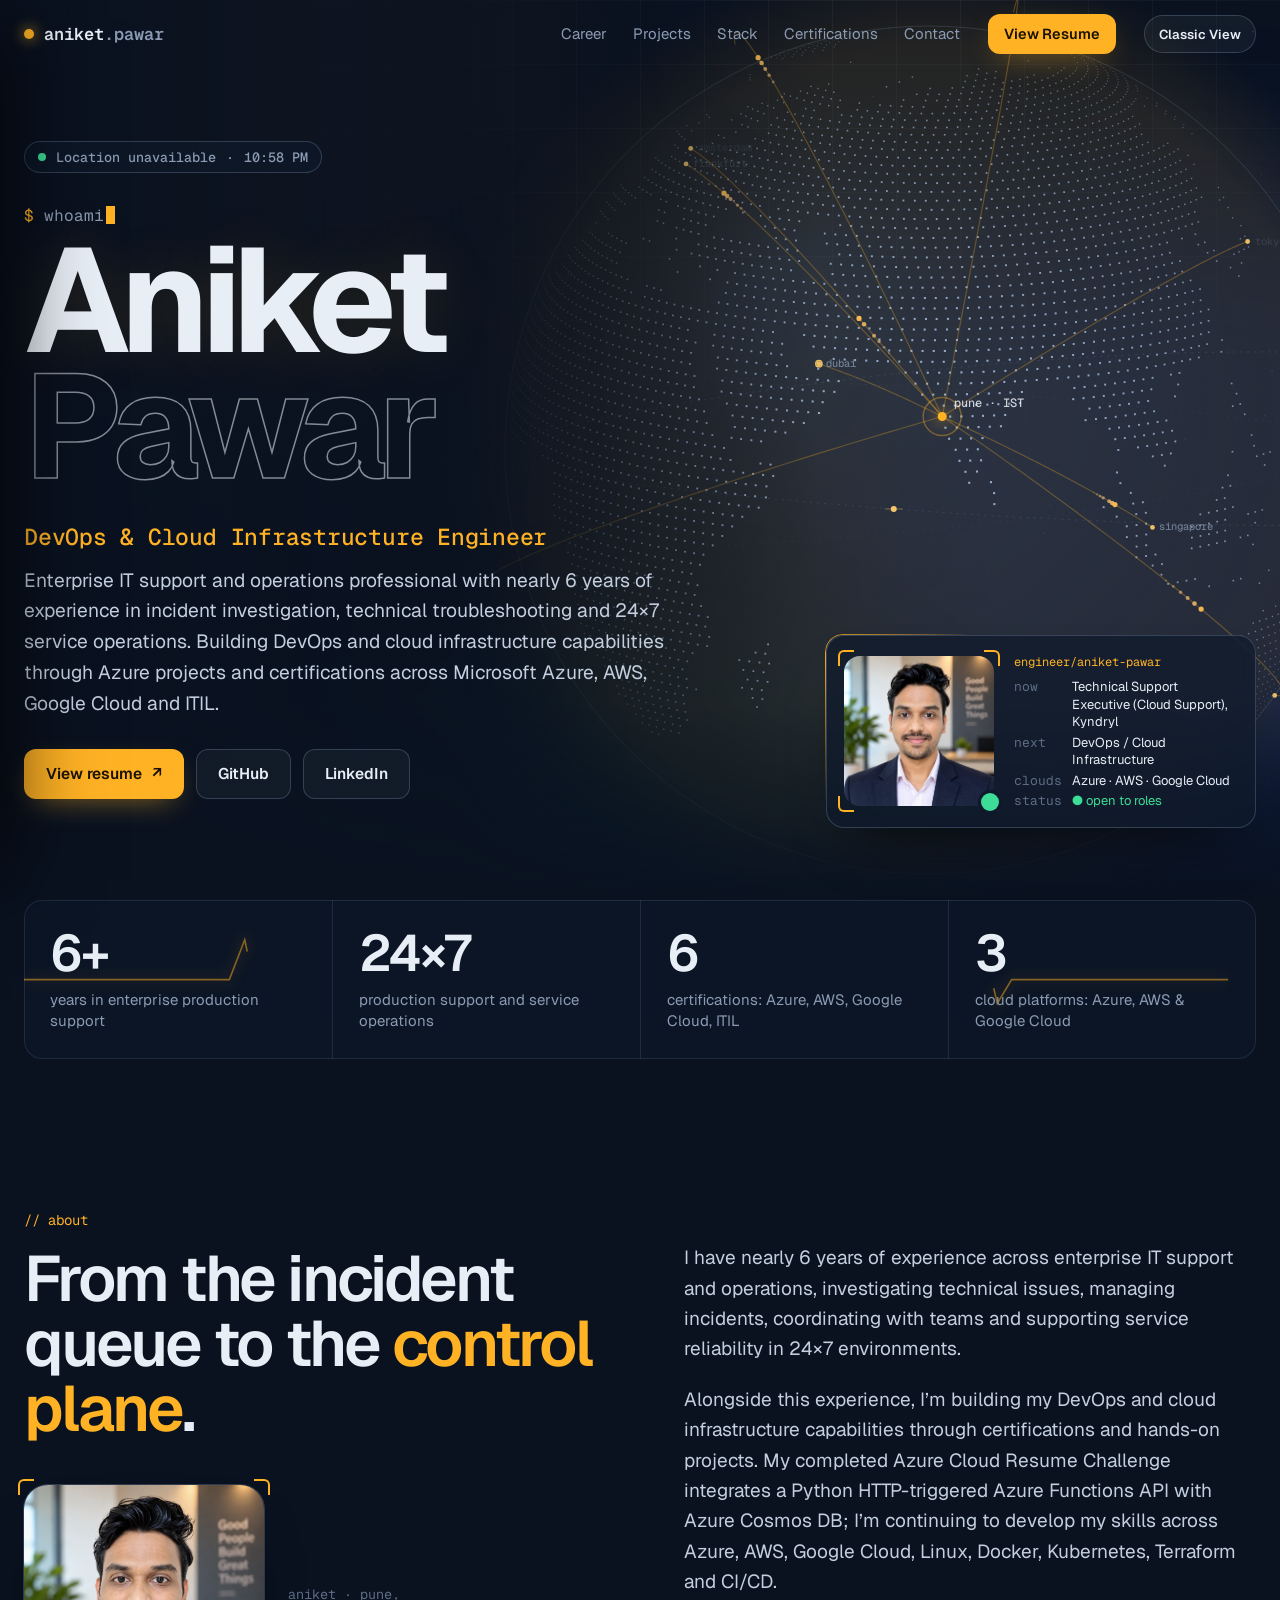
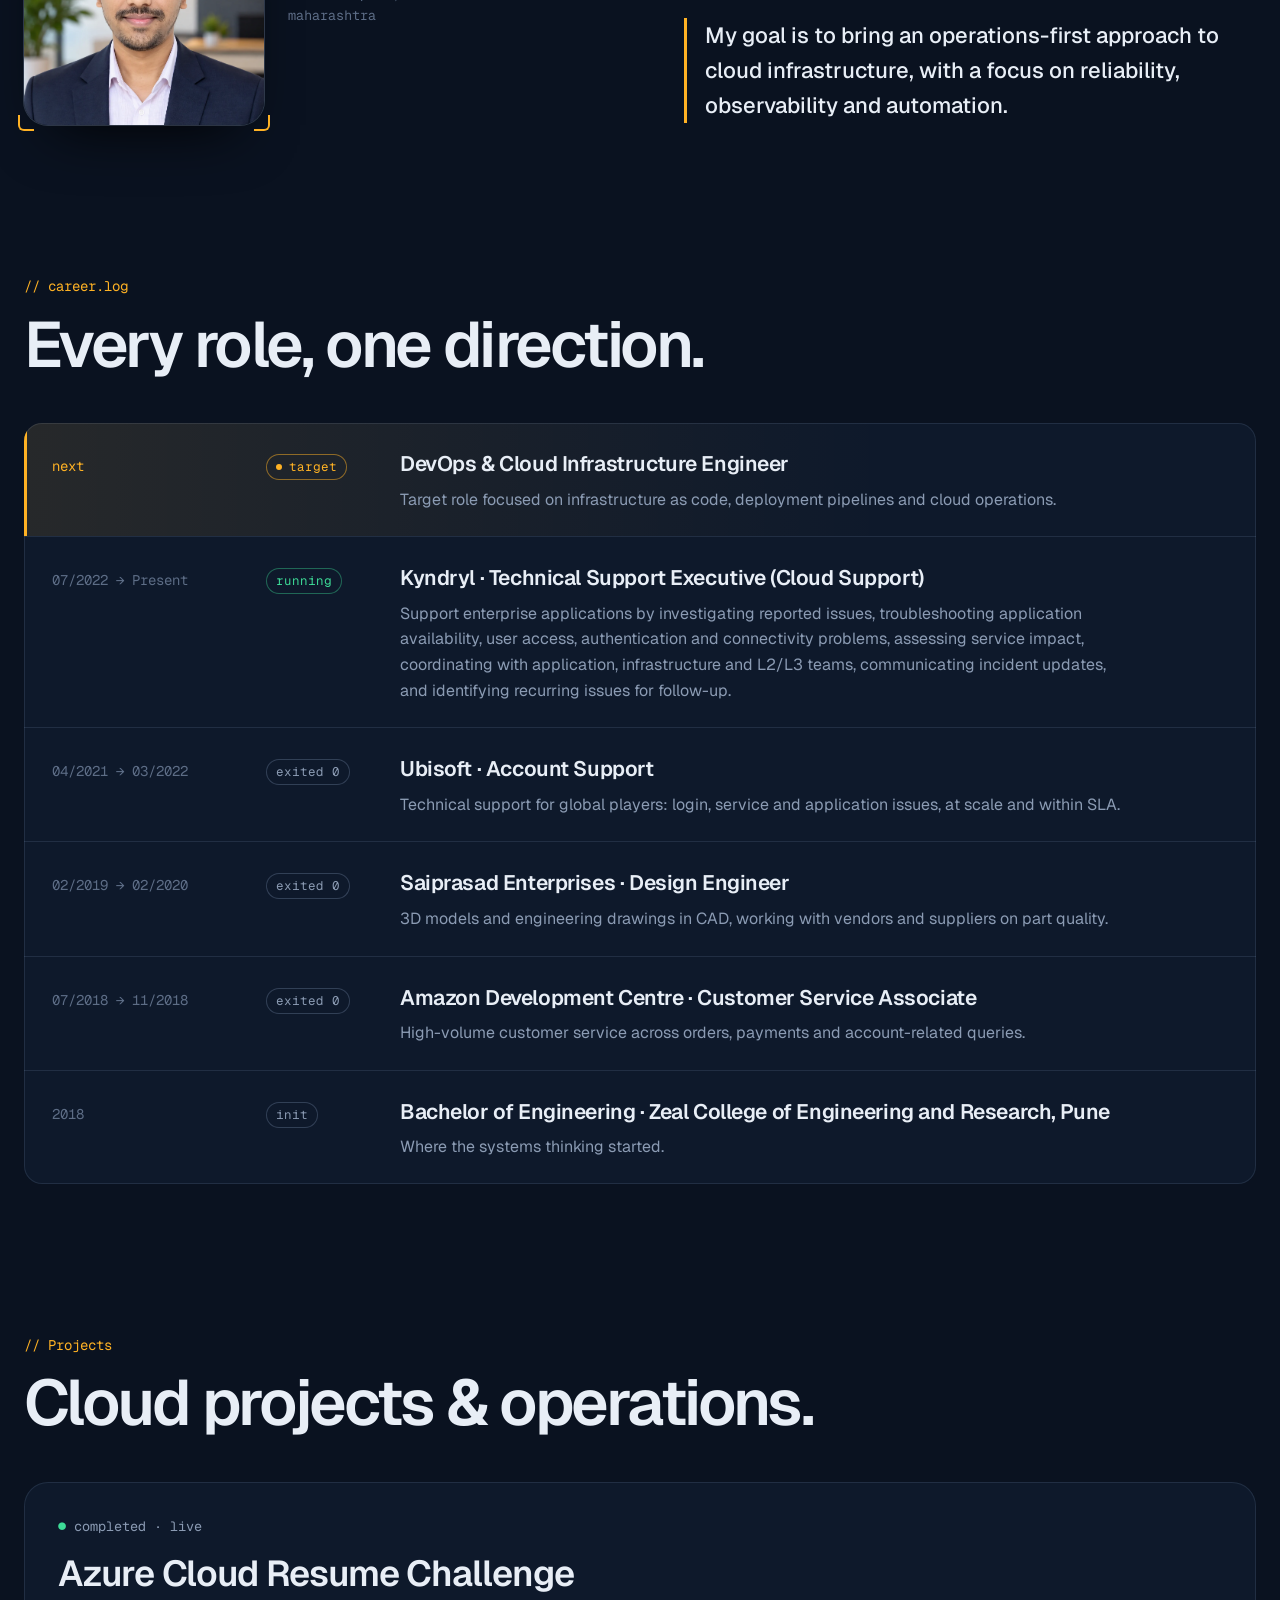
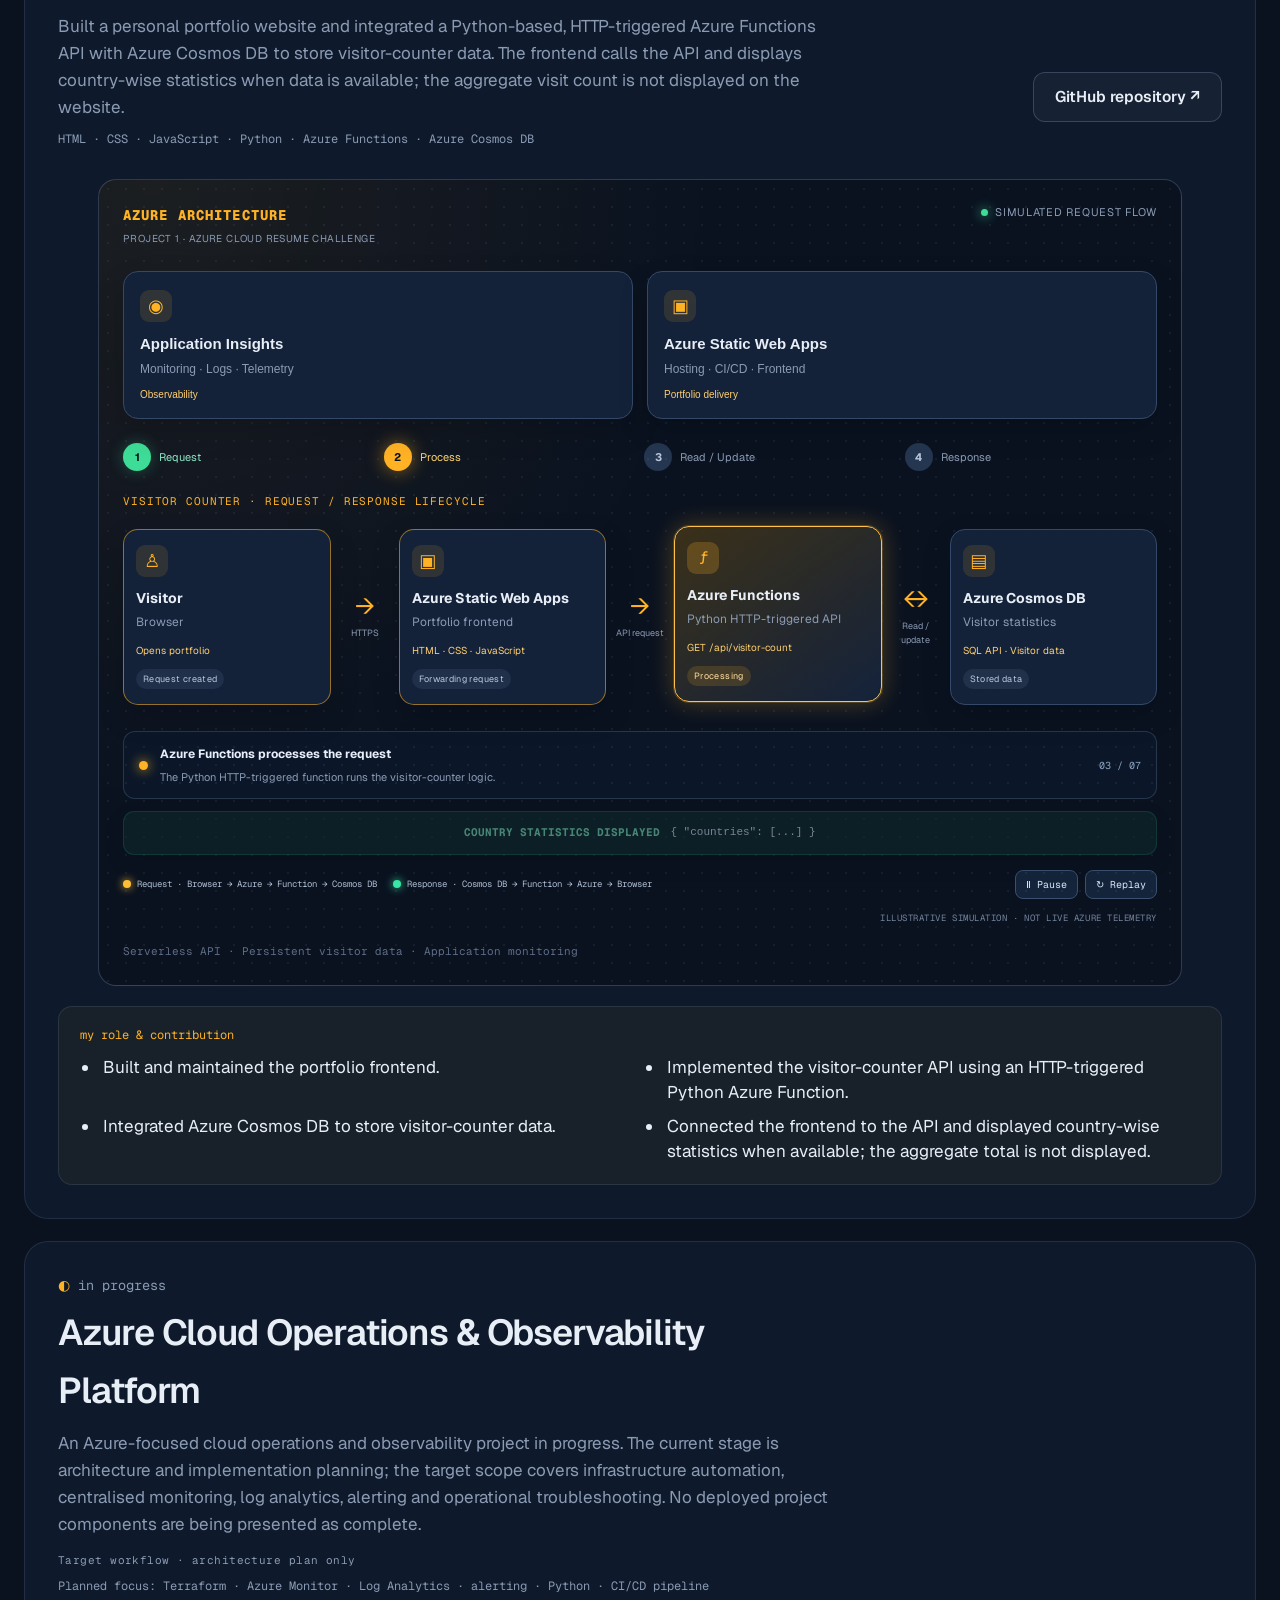
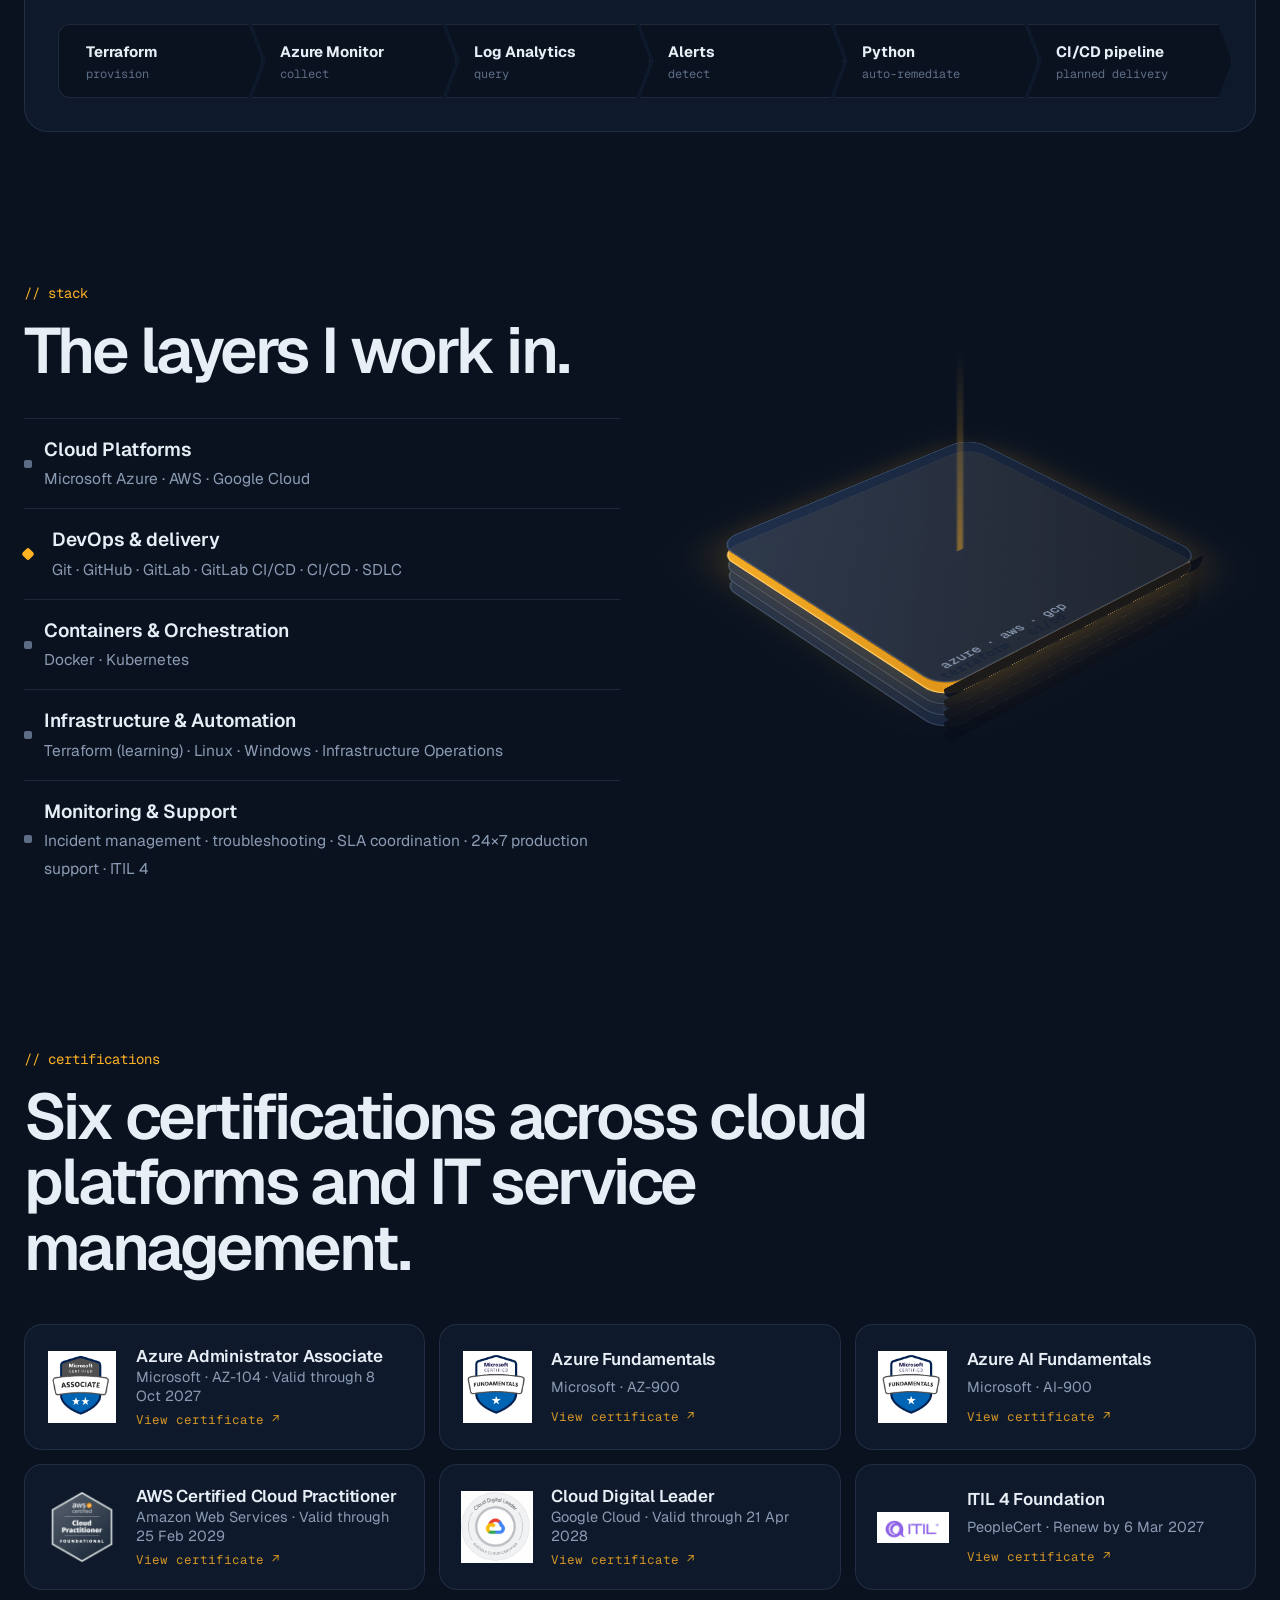
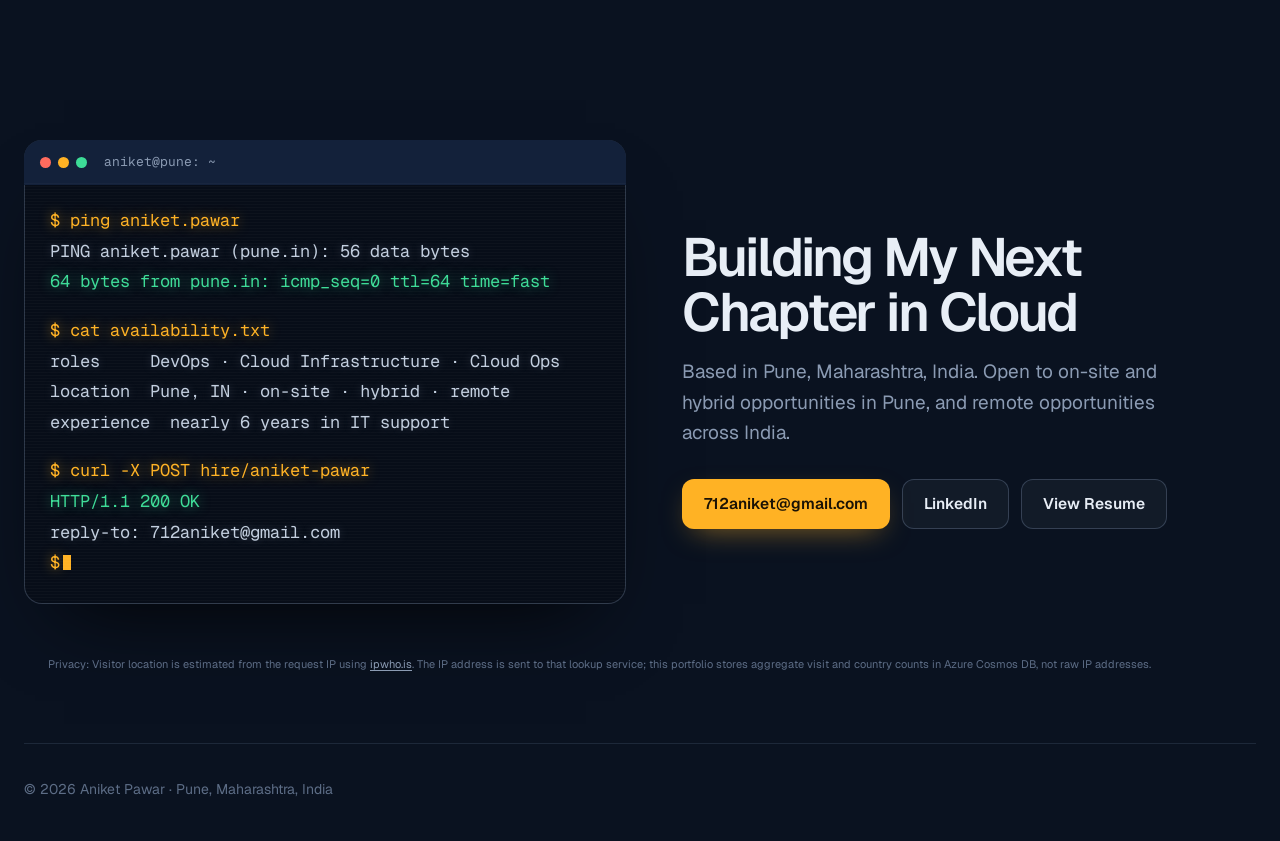
==== commit 89050882: "Finalize portfolio analytics and resume viewer" ====
--- a/frontend/index.html
+++ b/frontend/index.html
@@ -34,6 +34,7 @@
 <link rel="stylesheet" href="style.css">
 <link rel="stylesheet" href="view-transition.css">
 <script src="view-transition.js" defer></script>
+  <link rel="stylesheet" href="resume-viewer.css">
 </head>
 <body>
 <div class="portfolio-transition-scene" aria-hidden="true">
@@ -56,8 +57,8 @@
   <nav aria-label="Main">
     <a href="#log">Career</a><a href="#work">Projects</a><a href="#stack">Stack</a><a href="#certs">Certifications</a><a href="#contact">Contact</a>
   </nav>
-  <a class="btn sm" href="resume/Aniket_Pawar_Resume.pdf">View Resume</a>
-  <a class="navcv" href="resume/Aniket_Pawar_Resume.pdf" aria-label="View resume"><span aria-hidden="true">↓</span>CV</a>
+  <a class="btn sm" href="resume/Aniket_Pawar_Resume.pdf" data-analytics-item="resume">View Resume</a>
+  <a class="navcv" href="resume/Aniket_Pawar_Resume.pdf" data-analytics-item="resume" aria-label="View resume"><span aria-hidden="true">↓</span>CV</a>
   <a class="compact-view-switch" href="compact.html" aria-label="Switch to Classic View" title="Prefer a cleaner, focused layout? Switch to Classic View">Classic View</a>
 </header>
 
@@ -72,7 +73,7 @@
     <svg class="dw-beat" viewBox="0 0 400 24" preserveAspectRatio="none" aria-hidden="true"><path d="M0 12 H150 L160 12 L167 4 L175 21 L183 2 L191 18 L197 12 H400"></path></svg>
     <div class="dw-body">
       <div class="dw-tiles dw-in" style="--i:0">
-        <a class="tile ph" href="resume/Aniket_Pawar_Resume.pdf" data-close="">
+        <a class="tile ph" href="resume/Aniket_Pawar_Resume.pdf" data-analytics-item="resume" data-close="">
           <img src="assets/aniket-photo.webp" alt="" width="261" height="261">
           <span class="ic" aria-hidden="true">↓</span><span class="tt"><b>View resume</b><span>PDF · 1 page</span></span>
         </a>
@@ -123,7 +124,7 @@
     <p class="role">DevOps &amp; Cloud Infrastructure Engineer</p>
     <p class="pitch">Enterprise IT support and operations professional with nearly 6 years of experience in incident investigation, technical troubleshooting and 24×7 service operations. Building DevOps and cloud infrastructure capabilities through Azure projects and certifications across Microsoft Azure, AWS, Google Cloud and ITIL.</p>
     <div class="ctas">
-      <a class="btn" href="resume/Aniket_Pawar_Resume.pdf">View resume <span aria-hidden="true">↗</span></a>
+      <a class="btn" href="resume/Aniket_Pawar_Resume.pdf" data-analytics-item="resume">View resume <span aria-hidden="true">↗</span></a>
       <a class="btn ghost" href="https://github.com/712Aniket" target="_blank" rel="noopener">GitHub</a>
       <a class="btn ghost" href="https://www.linkedin.com/in/aniketprakash" target="_blank" rel="noopener">LinkedIn</a>
     </div>
@@ -344,7 +345,7 @@
     <div class="ctas">
       <a class="btn" href="mailto:712aniket@gmail.com">712aniket@gmail.com</a>
       <a class="btn ghost" href="https://www.linkedin.com/in/aniketprakash" target="_blank" rel="noopener">LinkedIn</a>
-      <a class="btn ghost" href="resume/Aniket_Pawar_Resume.pdf">View Resume</a>
+      <a class="btn ghost" href="resume/Aniket_Pawar_Resume.pdf" data-analytics-item="resume">View Resume</a>
     </div>
   </div>
 </section>
@@ -366,14 +367,18 @@
 </footer>
 
 <div class="modal" id="modal" hidden="">
-  <div class="mbox" role="dialog" aria-modal="true" aria-label="Certificate">
-    <button class="mclose" id="mclose" aria-label="Close certificate"><span aria-hidden="true">✕</span></button>
-    <img id="mimg" alt="">
-  </div>
-</div>
+    <div class="mbox" role="dialog" aria-modal="true" aria-label="Certificate viewer">
+      <div class="document-toolbar">
+        <a id="mdownload" class="certificate-download" href="#" download>Download Certificate</a>
+        <button class="mclose" id="mclose" aria-label="Close certificate">✕</button>
+      </div>
+      <div class="document-image-stage"><img id="mimg" alt=""></div>
+    </div>
+  </div>
 
 <script src="land.js"></script>
 <script src="app.js"></script>
 
 
+  <script src="resume-viewer.js" defer></script>
 </body></html>
--- a/frontend/style.css
+++ b/frontend/style.css
@@ -996,3 +996,54 @@
 .privacy-note { max-width: 1240px; margin: 12px auto 18px; padding: 0 24px; color: var(--dim); font-size: 11px; line-height: 1.6; }
 .privacy-note a { color: var(--mute); text-decoration: underline; text-underline-offset: 2px; }
 @media (max-width: 600px) { .privacy-note { padding: 0 18px; font-size: 10px; } }
+
+
+/* Unified Explorer certificate viewer */
+#modal.modal { padding:20px; background:rgba(5,10,24,.94); backdrop-filter:blur(12px); }
+#modal .mbox {
+  width:min(1180px,100%); height:min(94vh,980px); max-width:1180px; max-height:94vh;
+  display:flex; flex-direction:column; align-items:stretch; gap:0; padding:0; overflow:hidden;
+  border:1px solid rgba(255,255,255,.2); border-radius:16px;
+  background:radial-gradient(circle at 15% 15%,rgba(65,126,204,.22),transparent 32%),
+    repeating-linear-gradient(135deg,rgba(255,255,255,.035) 0 2px,transparent 2px 22px),#10213b;
+  box-shadow:0 28px 90px rgba(0,0,0,.5);
+}
+#modal .document-toolbar {
+  position:relative; flex:0 0 64px; min-height:64px; display:grid;
+  grid-template-columns:1fr auto 1fr; align-items:center; padding:8px 18px;
+}
+#modal .document-zoom-controls { grid-column:1; display:flex; gap:8px; justify-self:start; }
+#modal .document-zoom-controls button,#modal .mclose {
+  display:inline-flex; align-items:center; justify-content:center; min-width:42px; height:42px;
+  padding:0 12px; border:1px solid rgba(255,255,255,.24); border-radius:10px;
+  background:#fff; color:#172033; font:inherit; cursor:pointer;
+}
+#modal #mdownload {
+  grid-column:2; justify-self:center; margin:0; white-space:nowrap; display:inline-flex;
+  align-items:center; justify-content:center; min-height:46px; padding:0 24px;
+  border:1px solid #f0ad91; border-radius:12px; background:#fff; color:#e66a3c;
+  font-weight:650; text-decoration:none;
+}
+#modal .mclose {
+  position:static; grid-column:3; justify-self:end; width:44px; height:44px; min-width:44px;
+  border-radius:50%; background:#ffb323; border:0; color:#1a1205; font-size:20px;
+}
+#modal .document-image-stage {
+  flex:1 1 auto; min-height:0; margin:0 18px 18px; padding:14px; display:flex;
+  align-items:center; justify-content:center; overflow:hidden; border:1px solid rgba(255,255,255,.16);
+  border-radius:12px; background:rgba(5,10,20,.18);
+}
+#modal .document-image-stage img {
+  display:block; max-width:100%; max-height:100%; width:auto; height:auto; object-fit:contain;
+  transform-origin:center; transition:transform .15s ease; border-radius:8px;
+  box-shadow:0 20px 55px rgba(0,0,0,.32);
+}
+@media(max-width:600px) {
+  #modal.modal{padding:8px} #modal .mbox{width:100%;height:96vh;max-height:96vh;border-radius:12px}
+  #modal .document-toolbar{flex-basis:58px;min-height:58px;padding:6px 8px}
+  #modal .document-zoom-controls{gap:4px}
+  #modal .document-zoom-controls button{min-width:34px;height:36px;padding:0 8px}
+  #modal #mdownload{min-height:38px;padding:0 12px;font-size:12px}
+  #modal .mclose{width:36px;height:36px;min-width:36px;font-size:17px}
+  #modal .document-image-stage{margin:0 8px 8px;padding:6px}
+}
--- a/frontend/view-transition.css
+++ b/frontend/view-transition.css
@@ -543,3 +543,217 @@
   animation-duration: 420ms !important;
   animation-delay: 0ms !important;
 }
+
+
+/* ================================================================
+   CLASSIC -> EXPLORER : AMBER / MIDNIGHT GRADIENT WIPE
+   Explorer -> Classic Digital Deconstruction remains unchanged.
+   ================================================================ */
+
+.portfolio-transition-scene::before {
+  content: "";
+  position: absolute;
+  inset: -2%;
+  z-index: 10;
+  pointer-events: none;
+  background:
+    radial-gradient(ellipse at 78% 48%,
+      rgba(255, 174, 48, .22), transparent 42%),
+    linear-gradient(110deg,
+      #080e1b 0%,
+      #101b35 36%,
+      #172b50 66%,
+      #243b65 88%,
+      #101a30 100%);
+  will-change: transform;
+}
+
+/* Outgoing Classic page: a smooth navy/blue sweep covers it. */
+html[data-transition-exit="to-explorer"] .portfolio-transition-scene {
+  visibility: visible;
+  opacity: 1;
+}
+
+html[data-transition-exit="to-explorer"] .portfolio-transition-scene::before {
+  animation: classic-gradient-cover 760ms cubic-bezier(.65, 0, .25, 1) both;
+}
+
+html[data-transition-exit="to-explorer"] body > :not(.portfolio-transition-scene) {
+  animation: classic-soft-exit 700ms ease both;
+}
+
+/* Disable the previous ignition effects in this direction only. */
+html[data-transition-exit="to-explorer"] .fx-backdrop,
+html[data-transition-exit="to-explorer"] .fx-core,
+html[data-transition-exit="to-explorer"] .fx-ring,
+html[data-transition-exit="to-explorer"] .fx-sweep,
+html[data-transition-exit="to-explorer"] .fx-particles,
+html[data-transition-exit="to-explorer"] .career-timeline::before,
+html[data-transition-exit="to-explorer"] .career-timeline .project-timeline-dot {
+  animation: none !important;
+}
+
+/* Explorer arrives underneath the gradient, which sweeps away. */
+html[data-transition-entry="to-explorer"] .portfolio-transition-scene {
+  visibility: visible;
+  opacity: 1;
+  animation: none;
+}
+
+html[data-transition-entry="to-explorer"] .portfolio-transition-scene::before {
+  animation: explorer-gradient-reveal 900ms cubic-bezier(.65, 0, .25, 1) both;
+}
+
+html[data-transition-entry="to-explorer"] body > :not(.portfolio-transition-scene) {
+  animation: explorer-soft-arrival 700ms ease both;
+}
+
+/* Suppress the previous Universe Ignition elements on Explorer arrival. */
+html[data-transition-entry="to-explorer"] .fx-backdrop,
+html[data-transition-entry="to-explorer"] .fx-core,
+html[data-transition-entry="to-explorer"] .fx-ring,
+html[data-transition-entry="to-explorer"] .fx-sweep,
+html[data-transition-entry="to-explorer"] .fx-particles,
+html[data-transition-entry="to-explorer"] #globe {
+  animation: none !important;
+}
+
+@keyframes classic-gradient-cover {
+  from { transform: translateX(-105%); }
+  to   { transform: translateX(0); }
+}
+
+@keyframes explorer-gradient-reveal {
+  from { transform: translateX(0); }
+  to   { transform: translateX(105%); }
+}
+
+@keyframes classic-soft-exit {
+  from { opacity: 1; transform: translateY(0); }
+  to   { opacity: .92; transform: translateY(-5px); }
+}
+
+@keyframes explorer-soft-arrival {
+  from { opacity: .55; }
+  to   { opacity: 1; }
+}
+
+@media (prefers-reduced-motion: reduce) {
+  html[data-transition-exit="to-explorer"] .portfolio-transition-scene::before,
+  html[data-transition-entry="to-explorer"] .portfolio-transition-scene::before {
+    animation: none !important;
+  }
+}
+
+
+/* FAST DIRECTIONAL TRANSITION OVERRIDES - under 500ms */
+
+/* Explorer -> Classic: retain Digital Deconstruction, finish within 400ms. */
+html[data-transition-exit="to-classic"] body > :not(.portfolio-transition-scene) {
+  animation-duration: 380ms !important;
+}
+html[data-transition-exit="to-classic"] #globe,
+html[data-transition-exit="to-classic"] .fx-backdrop,
+html[data-transition-exit="to-classic"] .fx-core,
+html[data-transition-exit="to-classic"] .fx-ring-a,
+html[data-transition-exit="to-classic"] .fx-ring-b {
+  animation-duration: 380ms !important;
+  animation-delay: 0ms !important;
+}
+html[data-transition-exit="to-classic"] .fx-sweep {
+  animation-duration: 350ms !important;
+  animation-delay: 0ms !important;
+}
+html[data-transition-exit="to-classic"] .fx-particles i {
+  animation-duration: 350ms !important;
+  animation-delay: var(--delay, 0ms) !important;
+}
+
+/* Classic -> Explorer: amber/midnight Gradient Wipe, finish within 450ms. */
+html[data-transition-exit="to-explorer"] .portfolio-transition-scene::before {
+  animation-duration: 450ms !important;
+}
+html[data-transition-exit="to-explorer"] body > :not(.portfolio-transition-scene) {
+  animation-duration: 400ms !important;
+  animation-delay: 0ms !important;
+}
+
+/* Keep the Explorer arrival wipe short as well. */
+html[data-transition-entry="to-explorer"] .portfolio-transition-scene::before {
+  animation-duration: 450ms !important;
+  animation-delay: 0ms !important;
+}
+html[data-transition-entry="to-explorer"] body > :not(.portfolio-transition-scene) {
+  animation-duration: 400ms !important;
+  animation-delay: 0ms !important;
+}
+
+/* Keep Classic arrival effects from lingering after navigation. */
+html[data-transition-entry="to-classic"] .portfolio-transition-scene,
+html[data-transition-entry="to-classic"] .portfolio-transition-scene *,
+html[data-transition-entry="to-classic"] body > :not(.portfolio-transition-scene) {
+  animation-duration: 450ms !important;
+  animation-delay: 0ms !important;
+}
+
+/* Correctly suppress the old ignition effects in the Gradient Wipe direction. */
+html[data-transition-exit="to-explorer"] .fx-ring-a,
+html[data-transition-exit="to-explorer"] .fx-ring-b,
+html[data-transition-exit="to-explorer"] .fx-particles i,
+html[data-transition-entry="to-explorer"] .fx-ring-a,
+html[data-transition-entry="to-explorer"] .fx-ring-b,
+html[data-transition-entry="to-explorer"] .fx-particles i {
+  animation: none !important;
+}
+
+
+/* FINAL SIMPLE FADE TRANSITION */
+
+/* Remove decorative transition overlays and effects. */
+html[data-transition-exit] .portfolio-transition-scene,
+html[data-transition-entry] .portfolio-transition-scene {
+  opacity: 0 !important;
+  visibility: hidden !important;
+  pointer-events: none !important;
+}
+
+html[data-transition-exit] .portfolio-transition-scene *,
+html[data-transition-entry] .portfolio-transition-scene * {
+  animation: none !important;
+}
+
+html[data-transition-exit] .portfolio-transition-scene::before,
+html[data-transition-entry] .portfolio-transition-scene::before {
+  animation: none !important;
+  background: transparent !important;
+}
+
+/* Explorer -> Classic and Classic -> Explorer: simple fade. */
+html[data-transition-exit="to-classic"] body > :not(.portfolio-transition-scene),
+html[data-transition-exit="to-explorer"] body > :not(.portfolio-transition-scene) {
+  animation: portfolio-simple-fade-out 220ms ease-out both !important;
+  animation-delay: 0ms !important;
+}
+
+html[data-transition-entry="to-classic"] body > :not(.portfolio-transition-scene),
+html[data-transition-entry="to-explorer"] body > :not(.portfolio-transition-scene) {
+  animation: portfolio-simple-fade-in 250ms ease-in both !important;
+  animation-delay: 0ms !important;
+}
+
+@keyframes portfolio-simple-fade-out {
+  from { opacity: 1; }
+  to   { opacity: 0; }
+}
+
+@keyframes portfolio-simple-fade-in {
+  from { opacity: 0; }
+  to   { opacity: 1; }
+}
+
+@media (prefers-reduced-motion: reduce) {
+  html[data-transition-exit] body > :not(.portfolio-transition-scene),
+  html[data-transition-entry] body > :not(.portfolio-transition-scene) {
+    animation: none !important;
+  }
+}
--- a/frontend/resume-viewer.css
+++ b/frontend/resume-viewer.css
@@ -0,0 +1,289 @@
+/* Resume viewer - isolated styling */
+#resume-modal {
+  position: fixed;
+  inset: 0;
+  z-index: 10000;
+  display: none;
+  align-items: center;
+  justify-content: center;
+  padding: 18px;
+  background: rgba(3, 10, 22, .88);
+  backdrop-filter: blur(12px);
+  box-sizing: border-box;
+}
+
+#resume-modal.active {
+  display: flex;
+}
+
+#resume-modal .resume-dialog {
+  width: min(1100px, 100%);
+  height: min(92vh, 900px);
+  display: flex;
+  flex-direction: column;
+  overflow: hidden;
+  border: 1px solid rgba(255,255,255,.18);
+  border-radius: 16px;
+  background: #101c2e;
+  box-shadow: 0 24px 90px rgba(0,0,0,.5);
+}
+
+#resume-modal .resume-toolbar {
+  flex: 0 0 76px;
+  min-height: 76px;
+  height: 76px;
+  width: 100%;
+  box-sizing: border-box;
+  display: flex;
+  align-items: center;
+  justify-content: space-between;
+  gap: 12px;
+  padding: 12px 20px;
+  color: #fff;
+  background: #101c2e;
+}
+
+#resume-modal .resume-toolbar-title {
+  font-size: 17px;
+  font-weight: 650;
+  line-height: 1.3;
+}
+
+#resume-modal .resume-toolbar-actions {
+  display: flex;
+  align-items: center;
+  gap: 10px;
+  flex-shrink: 0;
+}
+
+#resume-modal .resume-toolbar-actions a,
+#resume-modal .resume-toolbar-actions button {
+  min-height: 48px;
+  box-sizing: border-box;
+  display: inline-flex;
+  align-items: center;
+  justify-content: center;
+  padding: 0 20px;
+  border: 1px solid transparent;
+  border-radius: 14px;
+  font: inherit;
+  font-size: 15px;
+  font-weight: 650;
+  text-decoration: none;
+  cursor: pointer;
+  transition: transform .2s ease, box-shadow .2s ease,
+              background .2s ease, border-color .2s ease;
+}
+
+#resume-modal .resume-toolbar-actions a:hover,
+#resume-modal .resume-toolbar-actions button:hover {
+  transform: translateY(-2px);
+}
+
+#resume-modal .resume-toolbar-actions button {
+  width: 48px;
+  padding: 0;
+  color: #fff;
+  background: rgba(255,255,255,.09);
+  border-color: rgba(255,255,255,.22);
+  font-size: 20px;
+}
+
+/* Explorer: match the existing amber View Resume button */
+#resume-modal.resume-explorer .resume-download {
+  color: #101010;
+  background: #ffb323;
+  border-color: #ffb323;
+  border-radius: 18px;
+  box-shadow: 0 5px 18px rgba(255,179,35,.18);
+}
+
+#resume-modal.resume-explorer .resume-download:hover {
+  background: #ffc04a;
+  box-shadow: 0 8px 24px rgba(255,179,35,.3);
+}
+
+/* Classic: match the outlined Explorer View button */
+#resume-modal.resume-classic .resume-download {
+  color: #e66a3c;
+  background: #fff;
+  border-color: #f0ad91;
+  border-radius: 12px;
+  box-shadow: none;
+}
+
+#resume-modal.resume-classic .resume-download:hover {
+  color: #c94f27;
+  background: #fff7f2;
+  border-color: #e98963;
+}
+
+#resume-modal .resume-frame {
+  flex: 1 1 auto;
+  width: 100%;
+  min-height: 0;
+  border: 0;
+  background: #fff;
+}
+
+@media (max-width: 600px) {
+  #resume-modal {
+    padding: 0;
+  }
+
+  #resume-modal .resume-dialog {
+    width: 100%;
+    height: 100%;
+    border-radius: 0;
+  }
+
+  #resume-modal .resume-toolbar {
+    flex-basis: 68px;
+    min-height: 68px;
+    height: 68px;
+    padding: 8px 12px;
+    gap: 8px;
+  }
+
+  #resume-modal .resume-toolbar-title {
+    font-size: 14px;
+  }
+
+  #resume-modal .resume-toolbar-actions {
+    gap: 7px;
+  }
+
+  #resume-modal .resume-toolbar-actions a,
+  #resume-modal .resume-toolbar-actions button {
+    min-height: 42px;
+    padding: 0 11px;
+    font-size: 12px;
+    border-radius: 11px;
+  }
+
+  #resume-modal .resume-toolbar-actions button {
+    width: 42px;
+    padding: 0;
+    font-size: 18px;
+  }
+}
+
+/* Final compact toolbar overrides */
+#resume-modal .resume-toolbar {
+  height: 72px !important;
+  min-height: 72px !important;
+  max-height: 72px !important;
+  flex: 0 0 72px !important;
+  padding: 10px 24px !important;
+  box-sizing: border-box !important;
+  align-items: center !important;
+  justify-content: space-between !important;
+}
+
+#resume-modal .resume-toolbar-title {
+  white-space: nowrap !important;
+  line-height: 1.2 !important;
+}
+
+#resume-modal .resume-toolbar-actions {
+  flex-wrap: nowrap !important;
+  align-items: center !important;
+}
+
+#resume-modal .resume-toolbar-actions .resume-download {
+  width: auto !important;
+  min-width: 144px !important;
+  height: 46px !important;
+  min-height: 46px !important;
+  padding: 0 20px !important;
+  white-space: nowrap !important;
+  word-break: keep-all !important;
+  overflow-wrap: normal !important;
+  line-height: 1 !important;
+  flex-shrink: 0 !important;
+}
+
+#resume-modal .resume-toolbar-actions #resume-close {
+  width: 46px !important;
+  height: 46px !important;
+  min-height: 46px !important;
+  flex: 0 0 46px !important;
+  padding: 0 !important;
+}
+
+@media (max-width: 600px) {
+  #resume-modal .resume-toolbar {
+    height: 64px !important;
+    min-height: 64px !important;
+    max-height: 64px !important;
+    flex-basis: 64px !important;
+    padding: 8px 10px !important;
+  }
+
+  #resume-modal .resume-toolbar-title {
+    font-size: 13px !important;
+  }
+
+  #resume-modal .resume-toolbar-actions .resume-download {
+    min-width: 125px !important;
+    height: 40px !important;
+    min-height: 40px !important;
+    padding: 0 12px !important;
+    font-size: 12px !important;
+  }
+
+  #resume-modal .resume-toolbar-actions #resume-close {
+    width: 40px !important;
+    height: 40px !important;
+    min-height: 40px !important;
+    flex-basis: 40px !important;
+  }
+}
+
+/* Explorer and Classic: prevent vertical toolbar displacement */
+#resume-modal .resume-dialog {
+  display: flex !important;
+  flex-direction: column !important;
+  justify-content: flex-start !important;
+  align-items: stretch !important;
+  padding: 0 !important;
+  gap: 0 !important;
+}
+
+#resume-modal .resume-toolbar {
+  margin: 0 !important;
+  position: relative !important;
+  inset: auto !important;
+  flex: 0 0 72px !important;
+}
+
+#resume-modal .resume-frame {
+  display: block !important;
+  flex: 1 1 auto !important;
+  margin: 0 !important;
+}
+
+
+/* Shared centered resume download toolbar */
+#resume-modal .resume-toolbar{
+  position:relative!important;display:grid!important;grid-template-columns:1fr auto 1fr!important;
+  justify-content:stretch!important;align-items:center!important;height:64px!important;min-height:64px!important;
+  max-height:64px!important;flex:0 0 64px!important;padding:8px 18px!important
+}
+#resume-modal .resume-toolbar-title{grid-column:1;justify-self:start;font-size:15px!important}
+#resume-modal .resume-toolbar-actions{display:contents!important}
+#resume-modal .resume-toolbar-actions .resume-download{
+  grid-column:2;justify-self:center;min-width:0!important;width:auto!important;height:46px!important;
+  min-height:46px!important;padding:0 24px!important;white-space:nowrap!important;border-radius:12px!important
+}
+#resume-modal .resume-toolbar-actions #resume-close{
+  grid-column:3;justify-self:end;width:44px!important;height:44px!important;min-height:44px!important;
+  flex:none!important;border-radius:50%!important;background:#ffb323!important;color:#1a1205!important;border:0!important
+}
+#resume-modal .resume-dialog{width:min(1180px,100%)!important;height:min(94vh,980px)!important;border-radius:16px!important}
+@media(max-width:600px){
+  #resume-modal .resume-toolbar{height:58px!important;min-height:58px!important;max-height:58px!important;flex-basis:58px!important;padding:6px 8px!important}
+  #resume-modal .resume-toolbar-title{font-size:12px!important}
+  #resume-modal .resume-toolbar-actions .resume-download{height:38px!important;min-height:38px!important;padding:0 12px!important;font-size:12px!important}
+  #resume-modal .resume-toolbar-actions #resume-close{width:36px!important;height:36px!important;min-height:36px!important}
+}
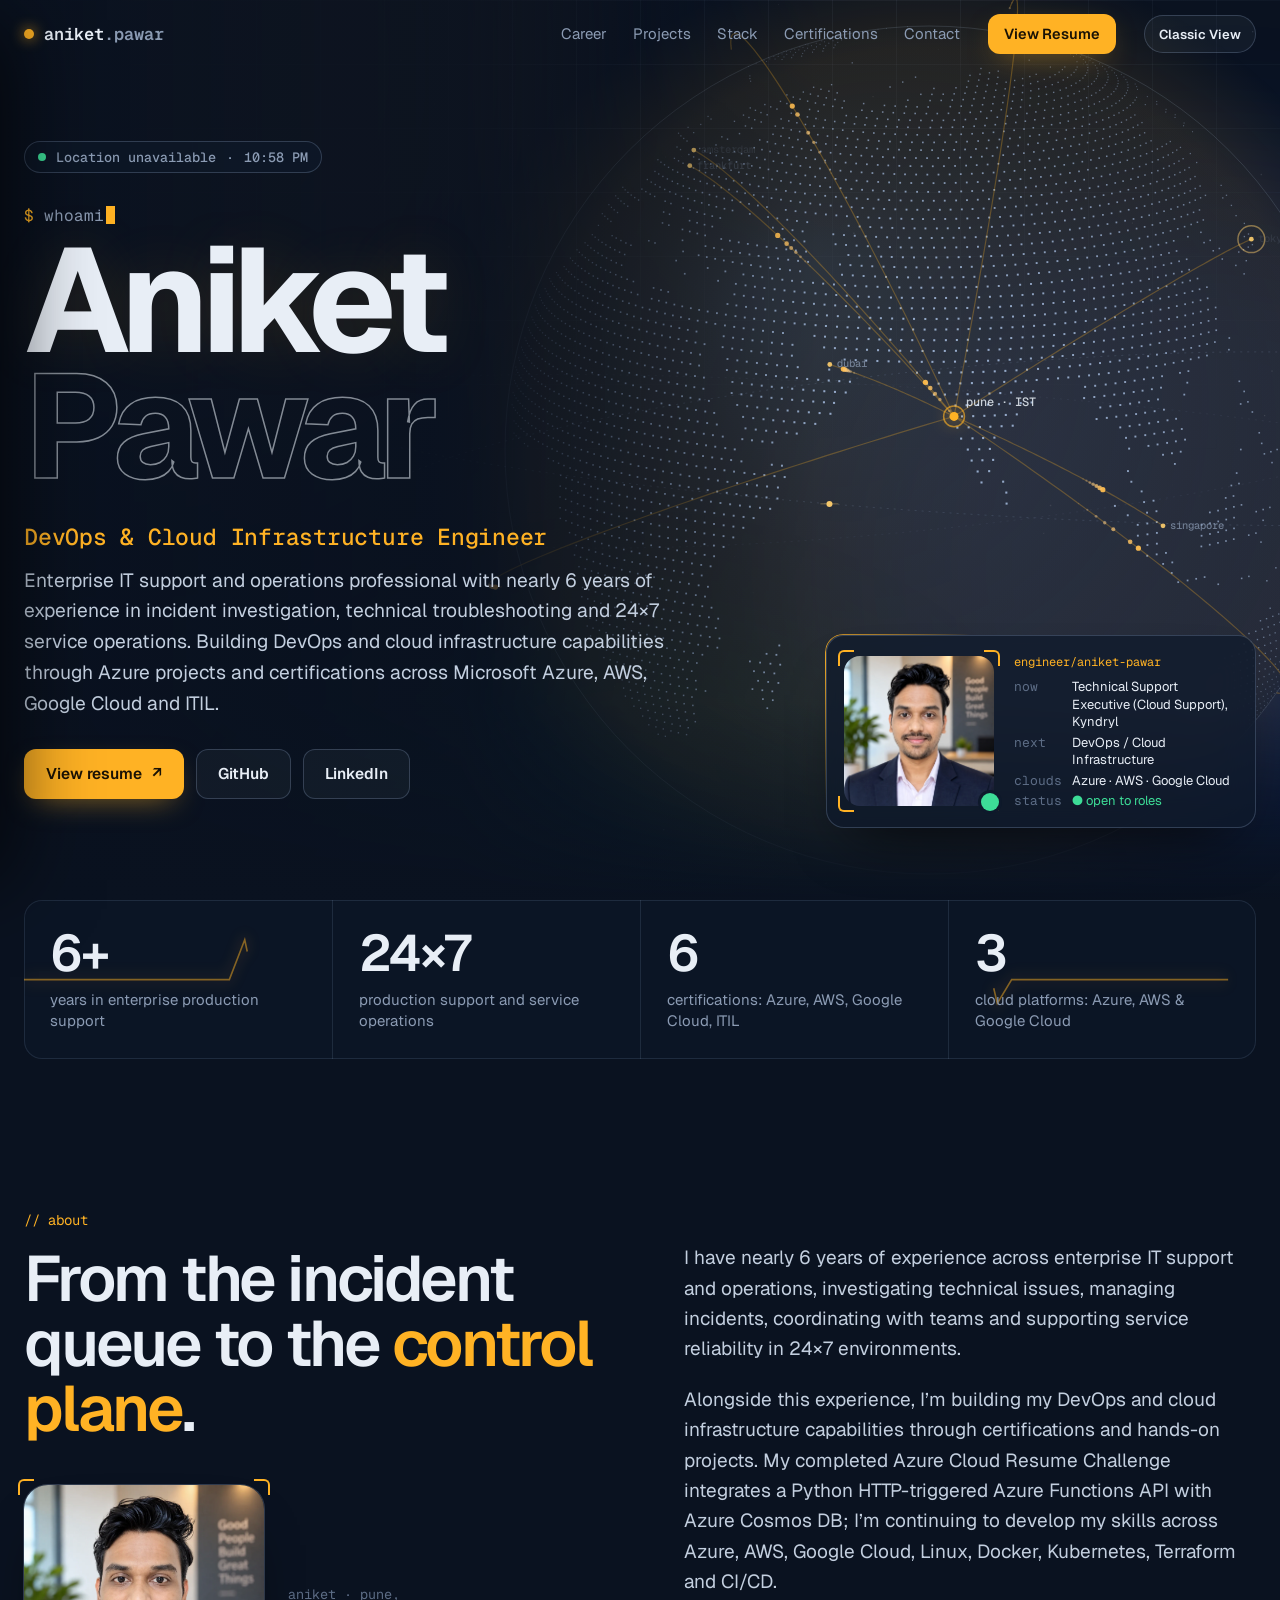
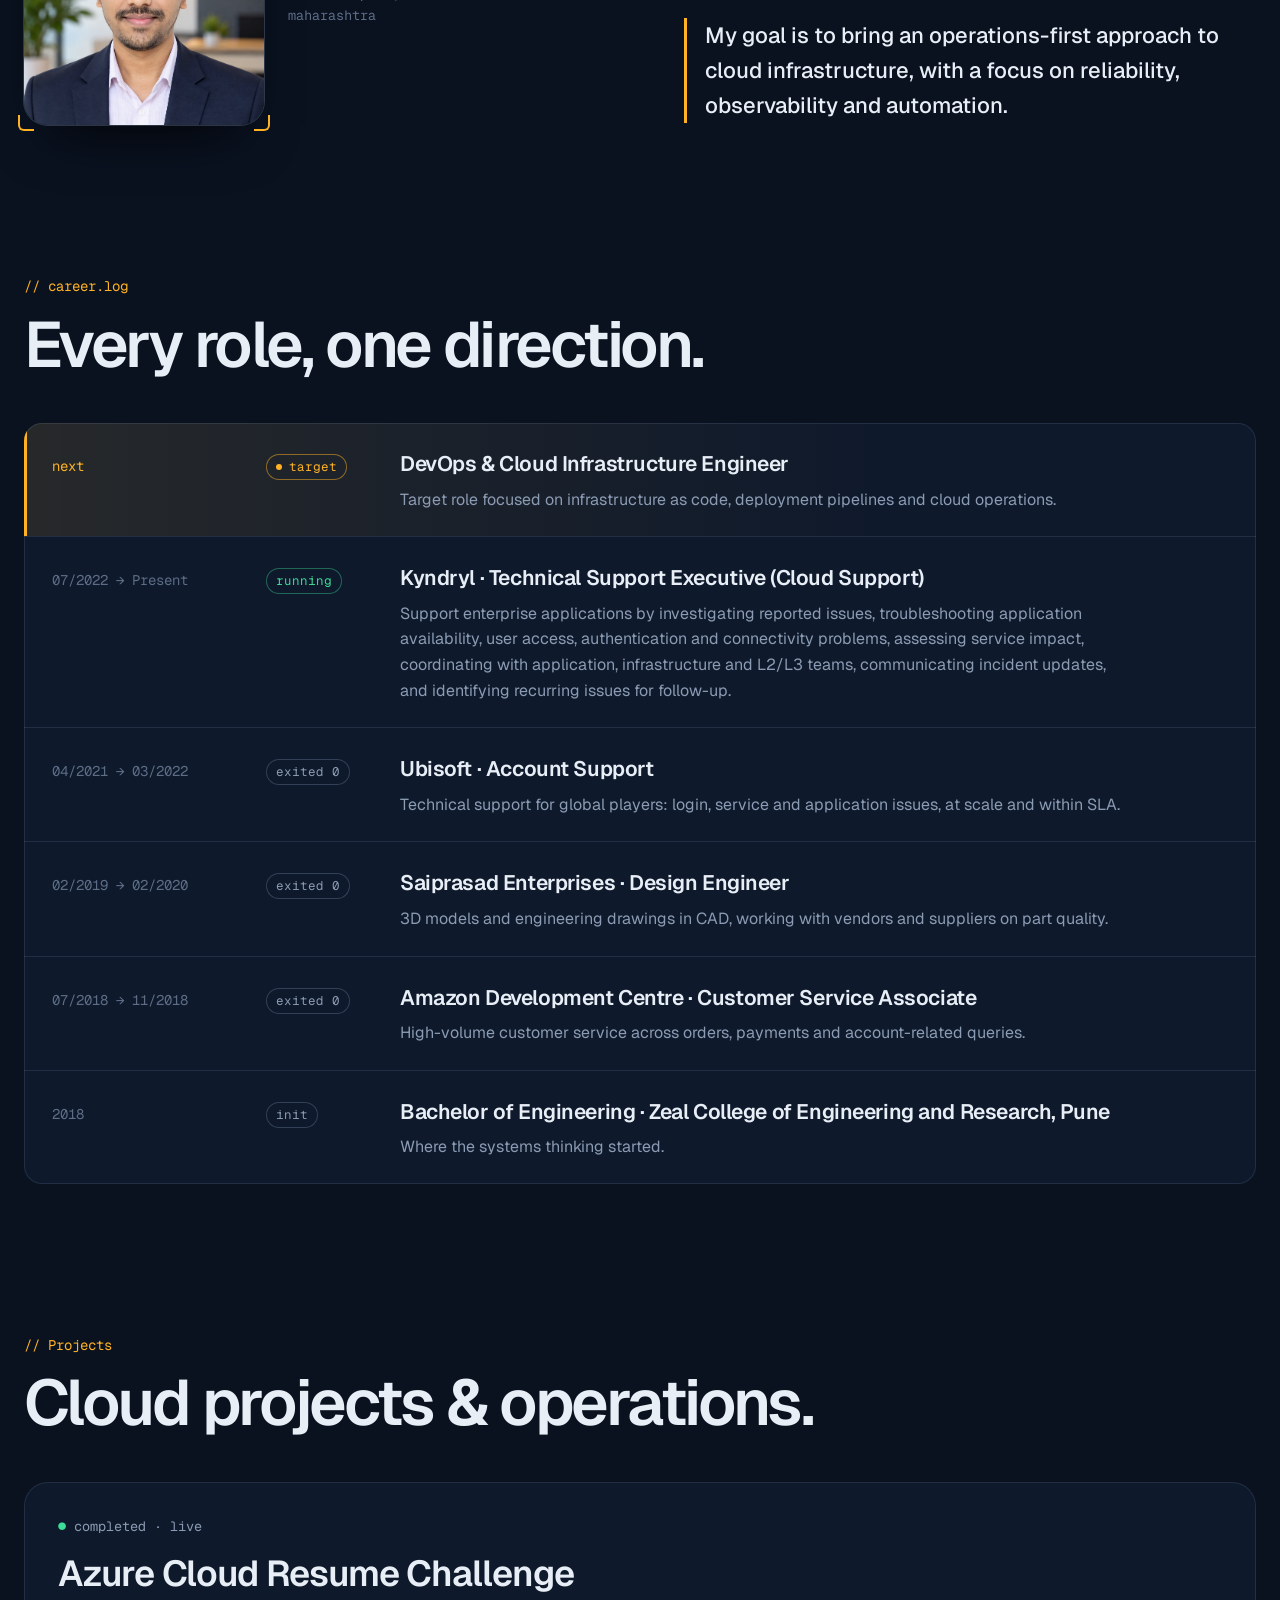
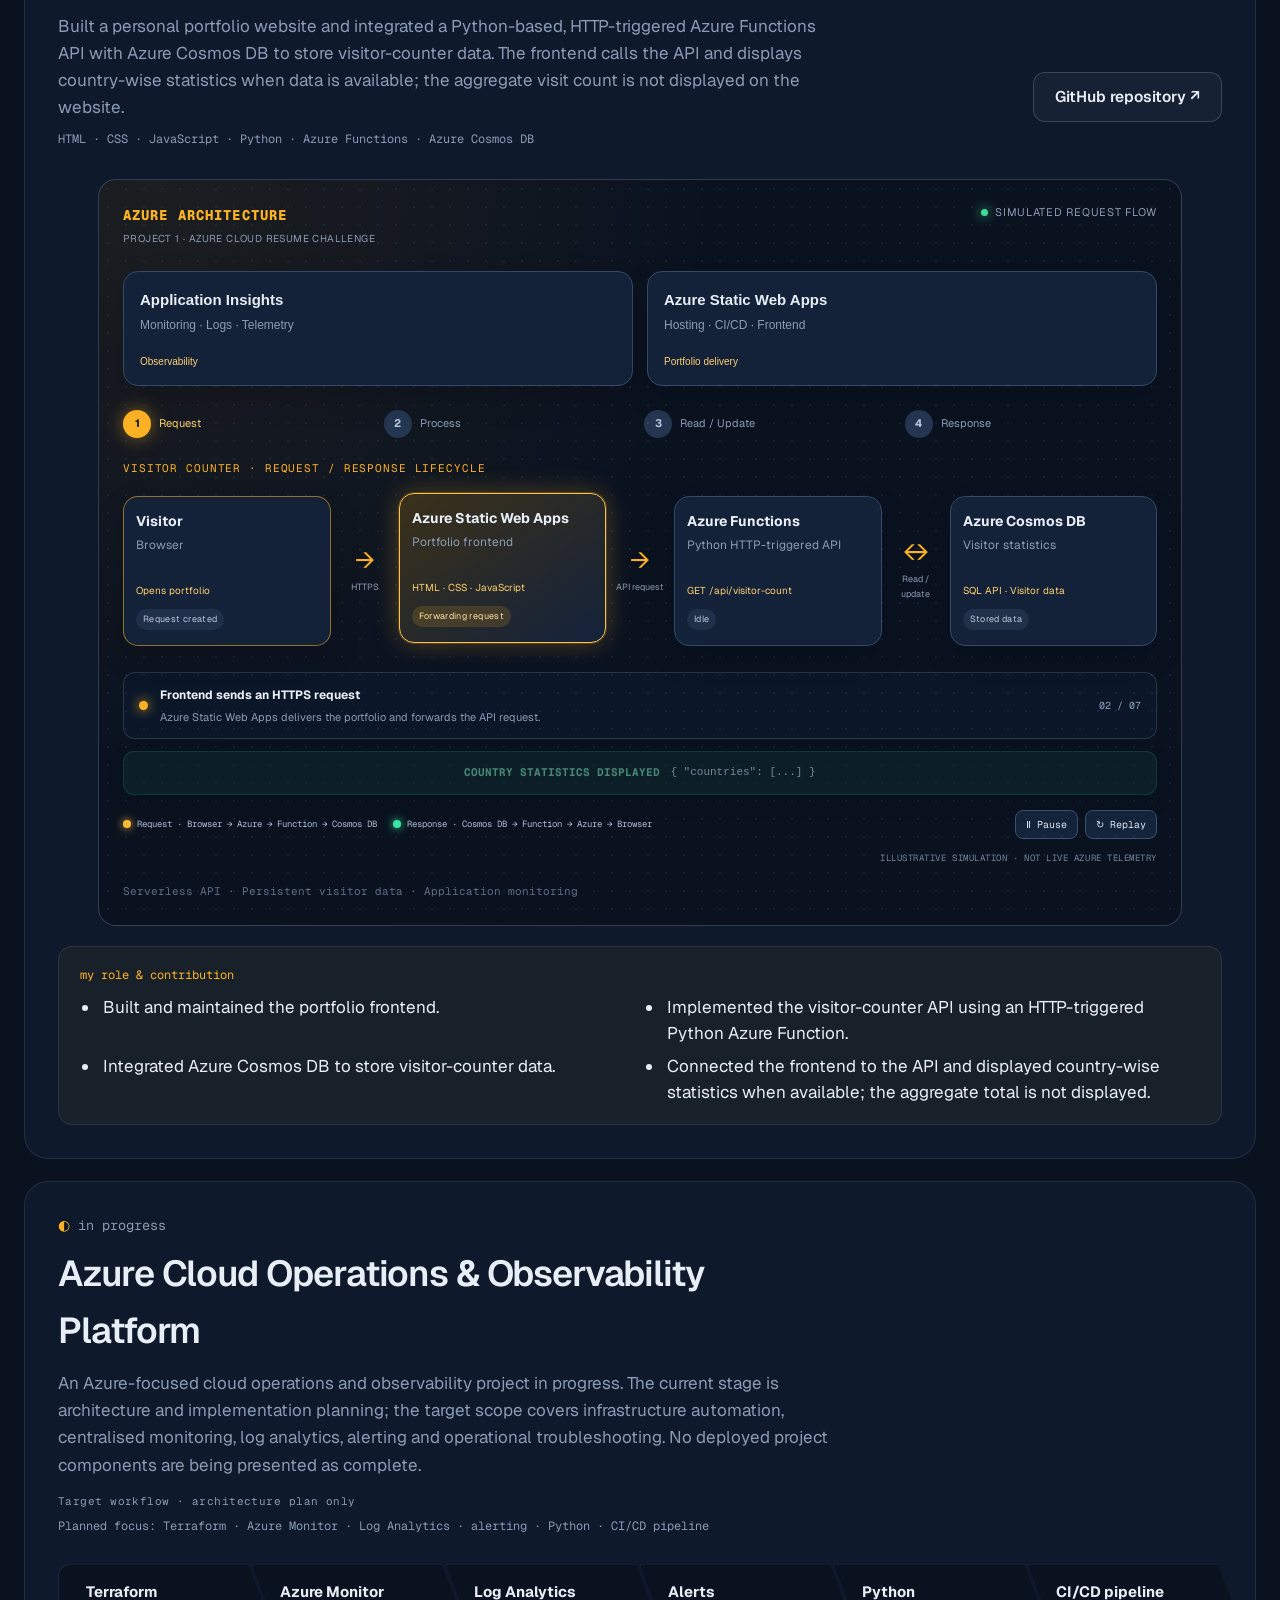
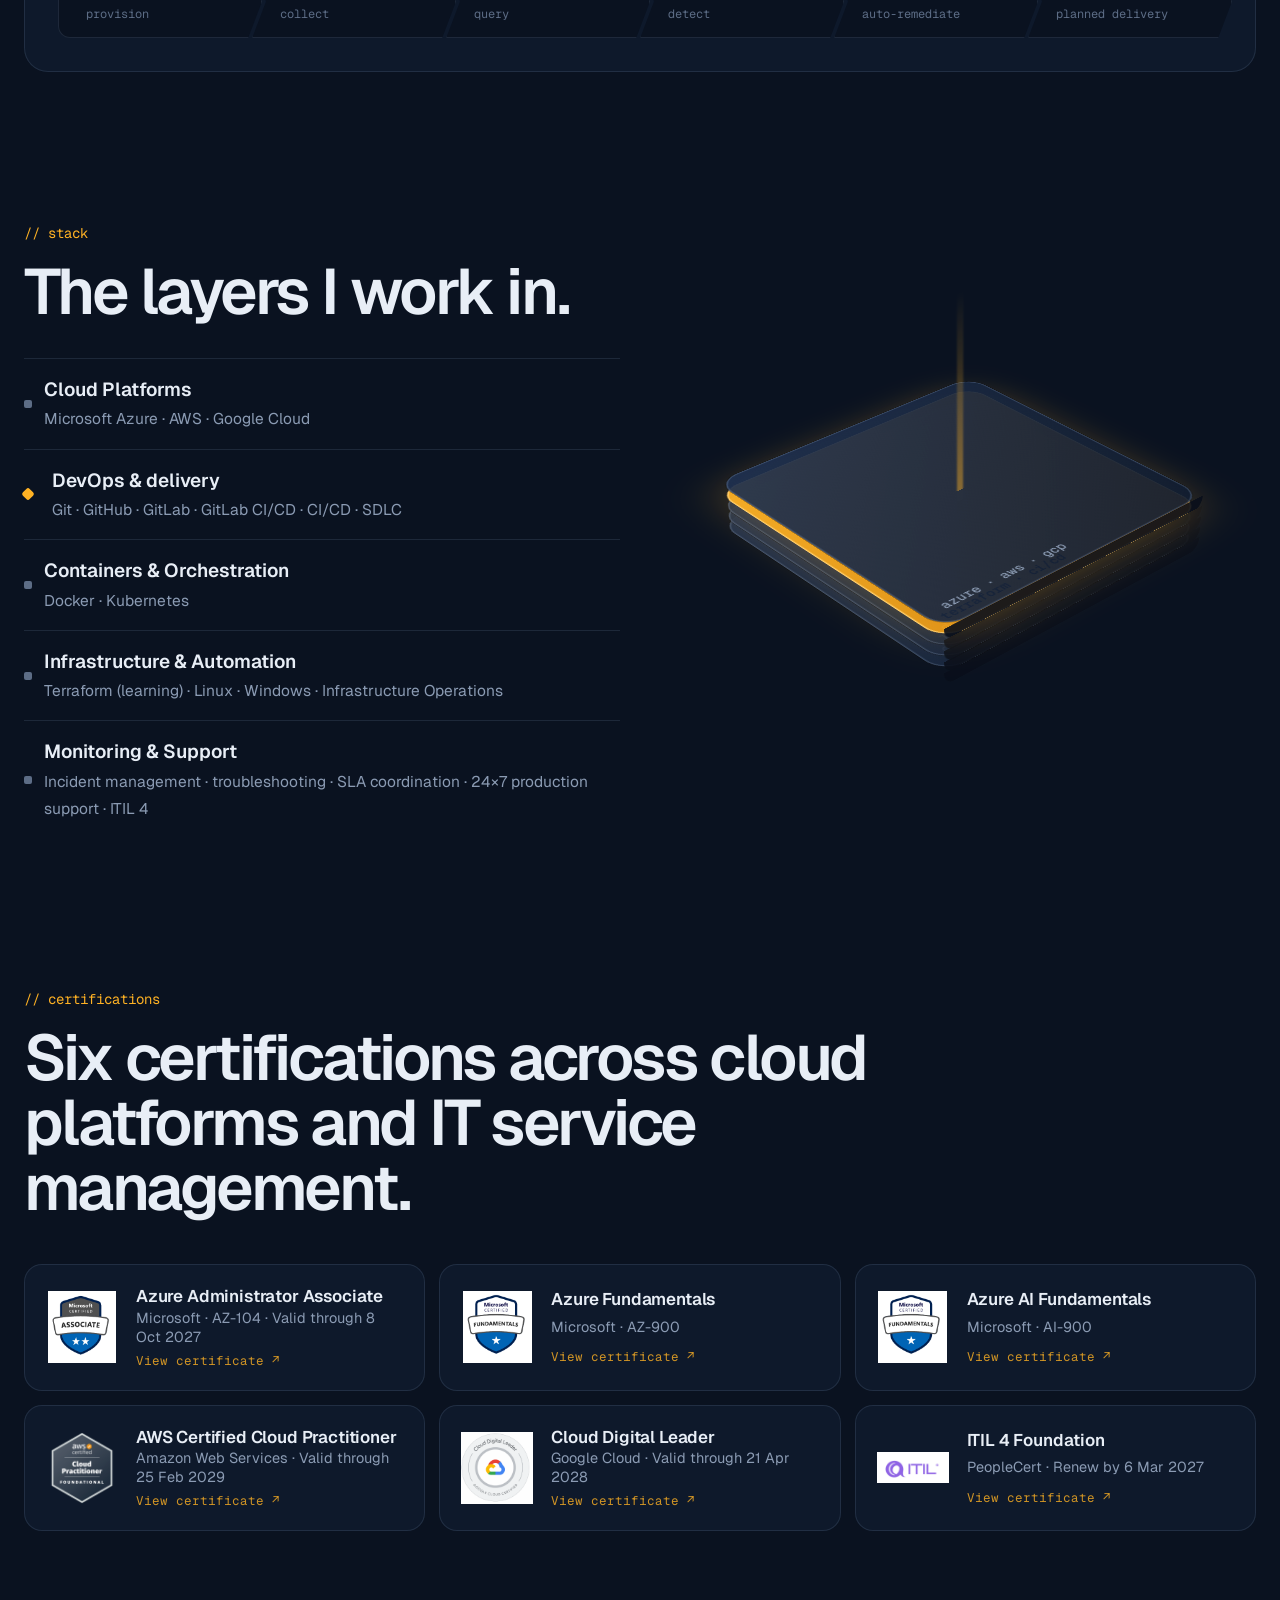
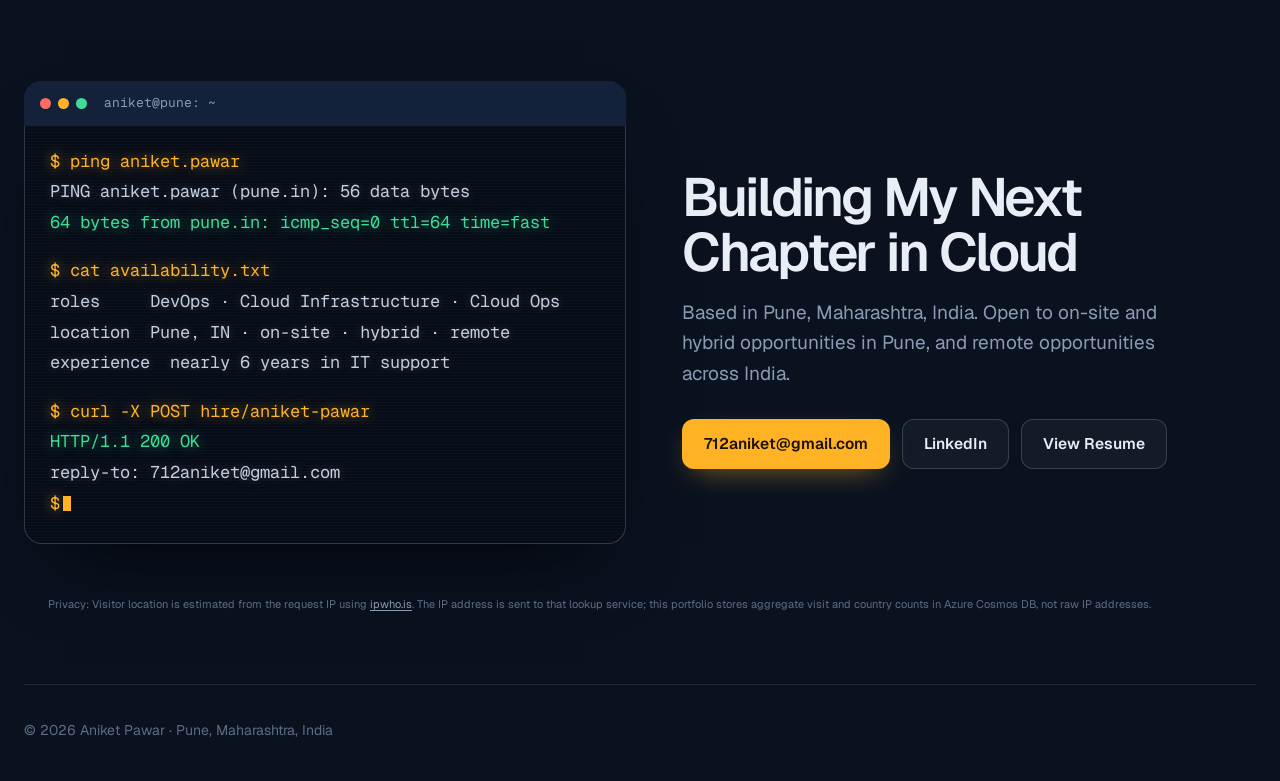
==== commit 604d4e27: "Remove icons from Project 1 architecture pipeline" ====
--- a/frontend/index.html
+++ b/frontend/index.html
@@ -207,10 +207,10 @@
 
       <div class="arch-support-grid">
         <button class="arch-node arch-monitor arch-support-card" type="button" data-arch-info="Application Insights provides monitoring, logs and telemetry for the application. This illustration shows its role; it is not live telemetry.">
-          <span class="arch-icon">◉</span><b>Application Insights</b><small>Monitoring · Logs · Telemetry</small><em>Observability</em>
+          <b>Application Insights</b><small>Monitoring · Logs · Telemetry</small><em>Observability</em>
         </button>
         <button class="arch-node arch-delivery arch-support-card" type="button" data-arch-info="Azure Static Web Apps hosts and delivers the portfolio frontend. The deployment card is contextual and is not a live deployment status check.">
-          <span class="arch-icon">▣</span><b>Azure Static Web Apps</b><small>Hosting · CI/CD · Frontend</small><em>Portfolio delivery</em>
+          <b>Azure Static Web Apps</b><small>Hosting · CI/CD · Frontend</small><em>Portfolio delivery</em>
         </button>
       </div>
 
@@ -225,19 +225,19 @@
       <div class="arch-flow arch-flow-responsive arch-interactive-flow">
         <svg class="arch-route-svg" aria-hidden="true"></svg>
         <div class="arch-node node-browser arch-service" tabindex="0" role="button" data-arch-step="0" data-arch-info="A visitor opens the portfolio in a browser. This starts the illustrated request lifecycle.">
-          <span class="arch-icon">♙</span><b>Visitor</b><small>Browser</small><em>Opens portfolio</em><span class="arch-node-state">Waiting</span>
+          <b>Visitor</b><small>Browser</small><em>Opens portfolio</em><span class="arch-node-state">Waiting</span>
         </div>
         <div class="arch-connector"><span>→</span><small>HTTPS</small></div>
         <div class="arch-node node-front arch-service" tabindex="0" role="button" data-arch-step="1" data-arch-info="The portfolio frontend sends an HTTPS request to the visitor-counter API hosted by Azure Functions.">
-          <span class="arch-icon">▣</span><b>Azure Static Web Apps</b><small>Portfolio frontend</small><em>HTML · CSS · JavaScript</em><span class="arch-node-state">Ready</span>
+          <b>Azure Static Web Apps</b><small>Portfolio frontend</small><em>HTML · CSS · JavaScript</em><span class="arch-node-state">Ready</span>
         </div>
         <div class="arch-connector"><span>→</span><small>API request</small></div>
         <div class="arch-node node-function arch-service" tabindex="0" role="button" data-arch-step="2" data-arch-info="The Python HTTP-triggered Azure Function receives the request and runs the visitor-counter application logic.">
-          <span class="arch-icon">ƒ</span><b>Azure Functions</b><small>Python HTTP-triggered API</small><em>GET /api/visitor-count</em><span class="arch-node-state">Idle</span>
+          <b>Azure Functions</b><small>Python HTTP-triggered API</small><em>GET /api/visitor-count</em><span class="arch-node-state">Idle</span>
         </div>
         <div class="arch-connector"><span>↔</span><small>Read / update</small></div>
         <div class="arch-node node-cosmos arch-service" tabindex="0" role="button" data-arch-step="3" data-arch-info="Cosmos DB stores visitor-counter data. The read/write animation is illustrative and does not execute a database operation.">
-          <span class="arch-icon">▤</span><b>Azure Cosmos DB</b><small>Visitor statistics</small><em>SQL API · Visitor data</em><span class="arch-node-state">Stored data</span>
+          <b>Azure Cosmos DB</b><small>Visitor statistics</small><em>SQL API · Visitor data</em><span class="arch-node-state">Stored data</span>
         </div>
       </div>
 
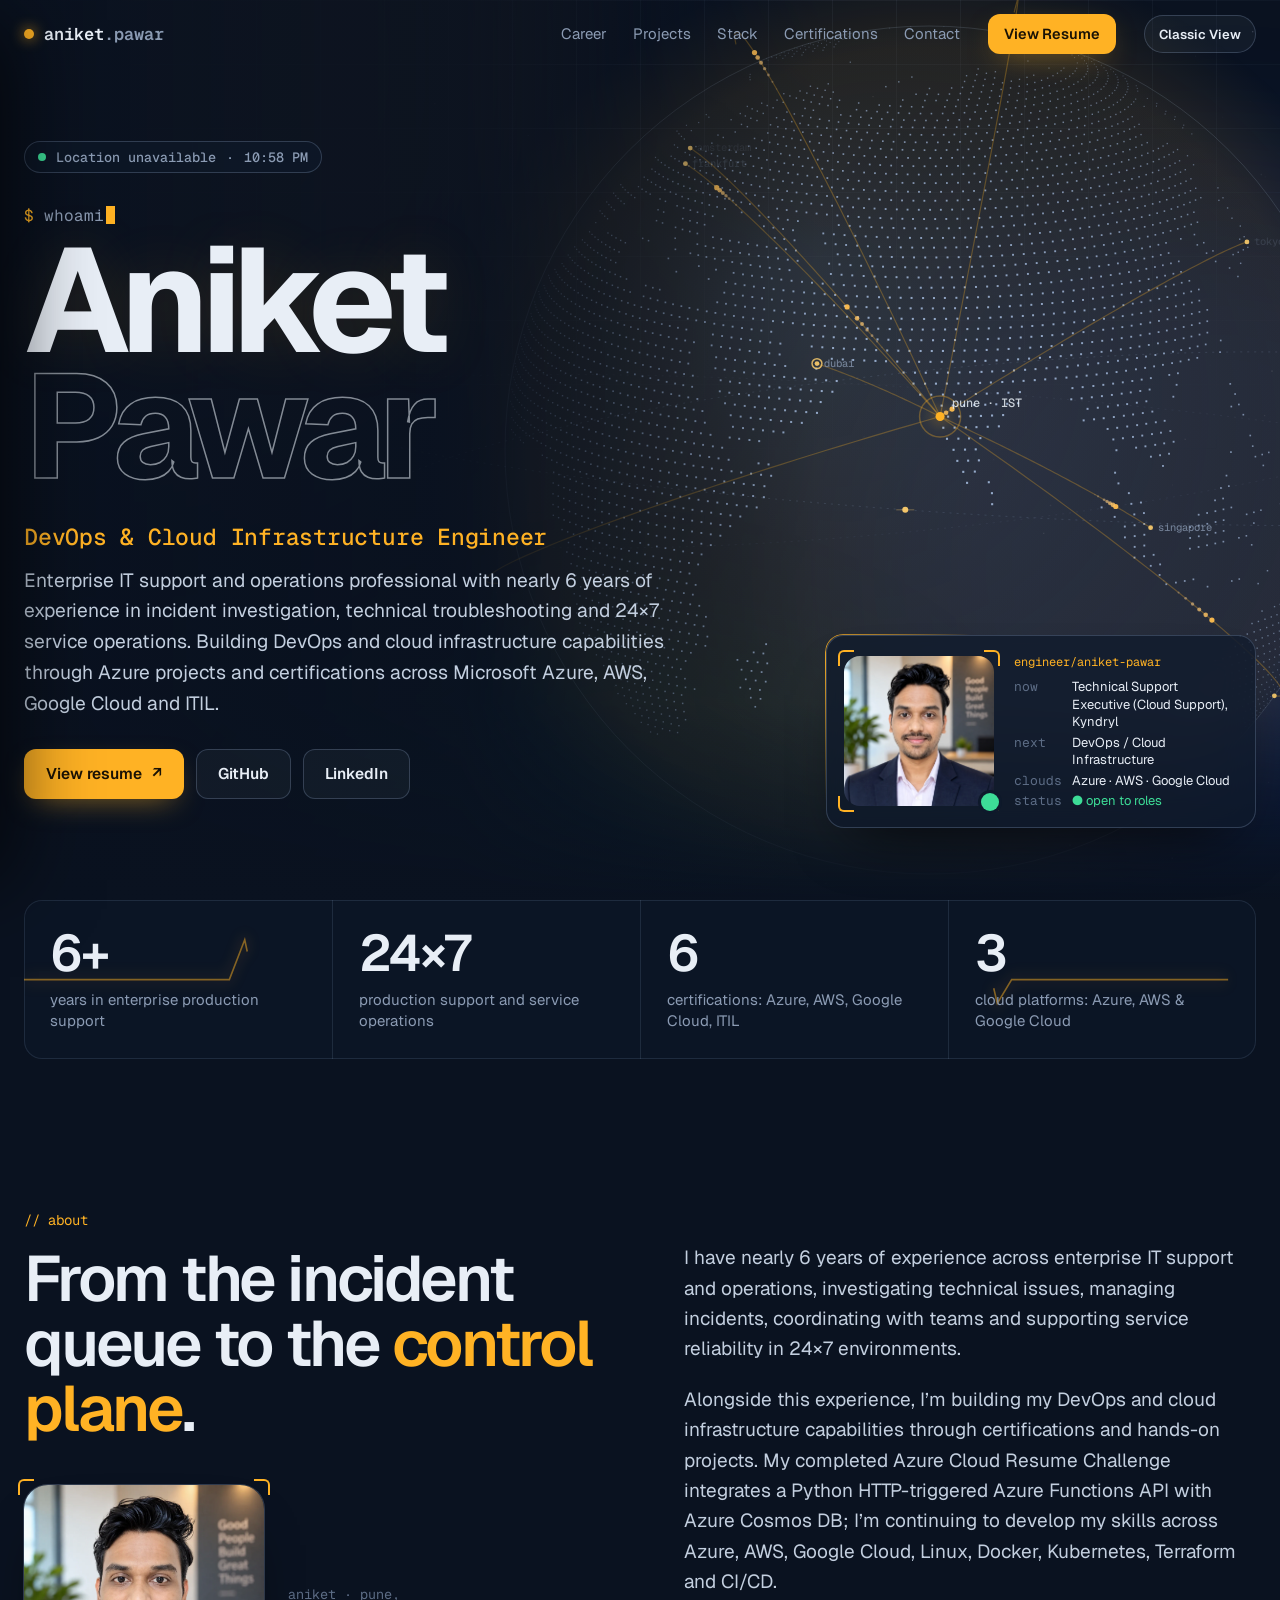
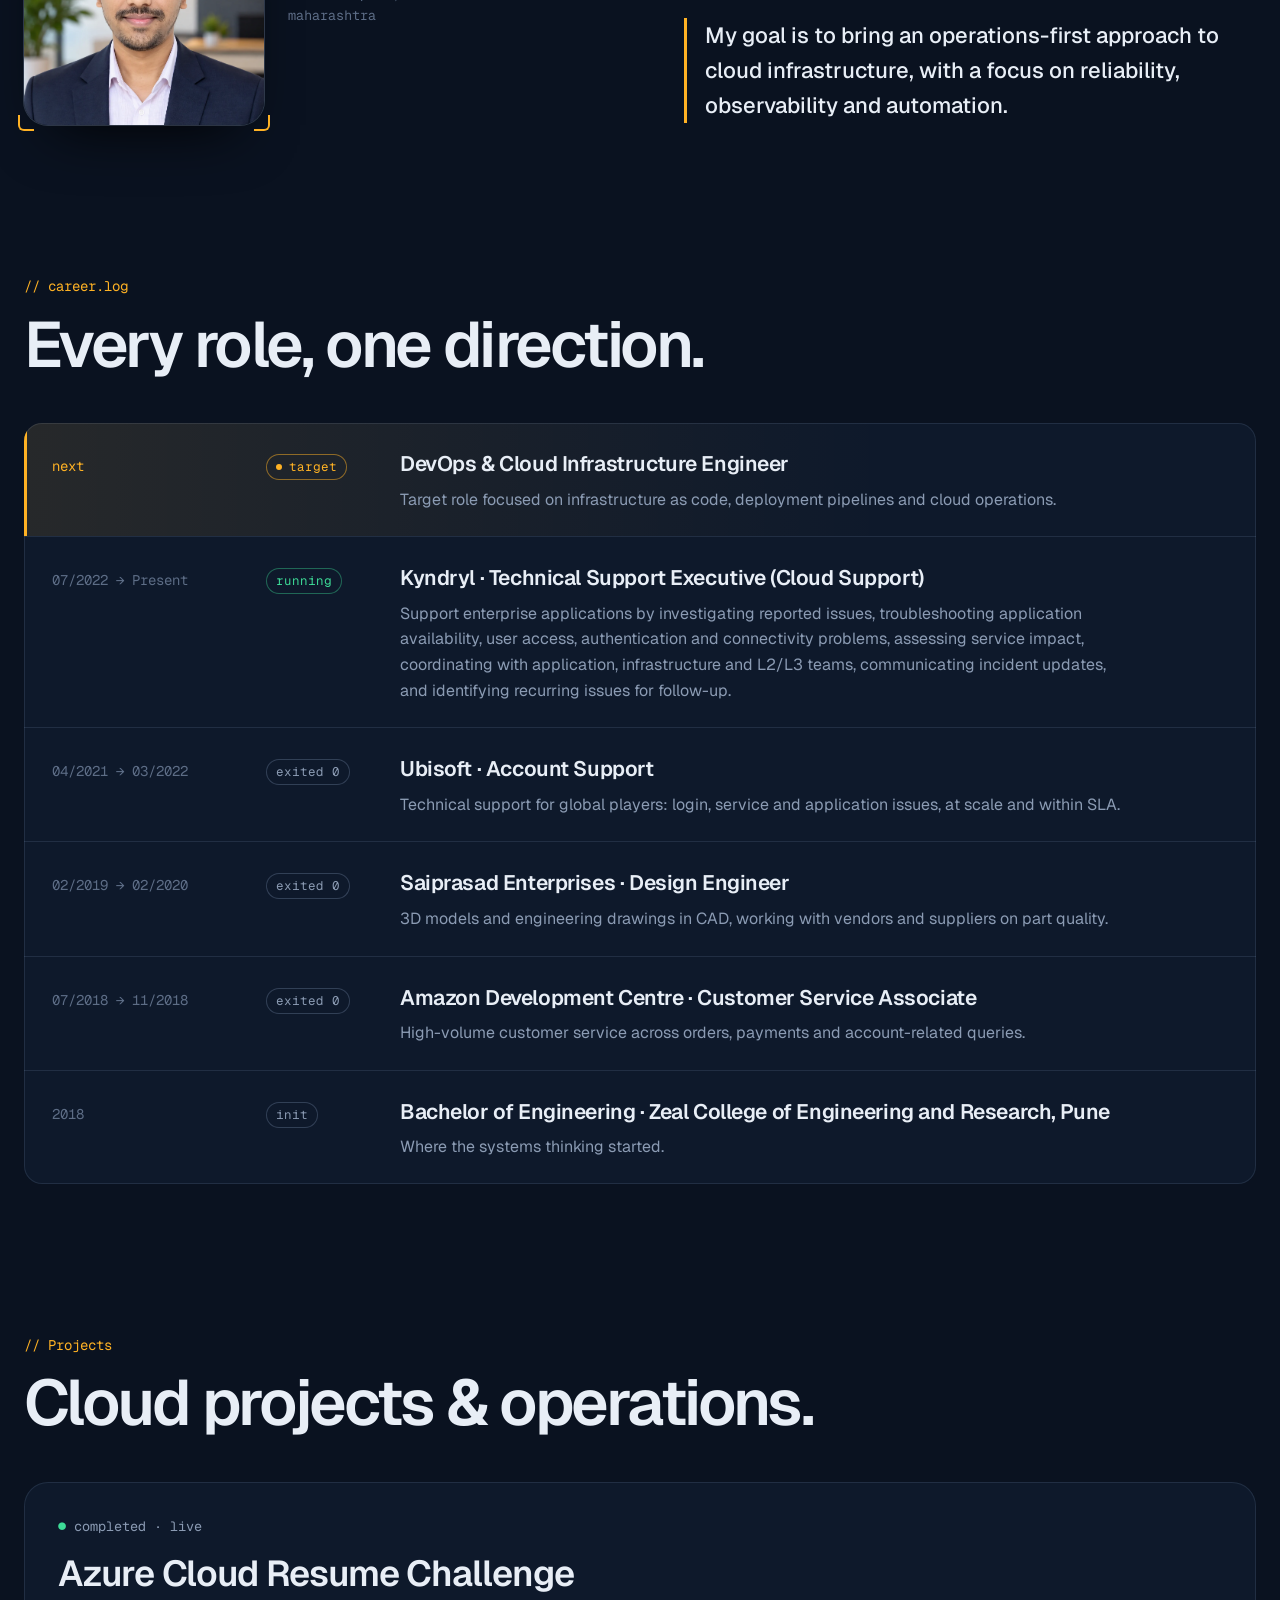
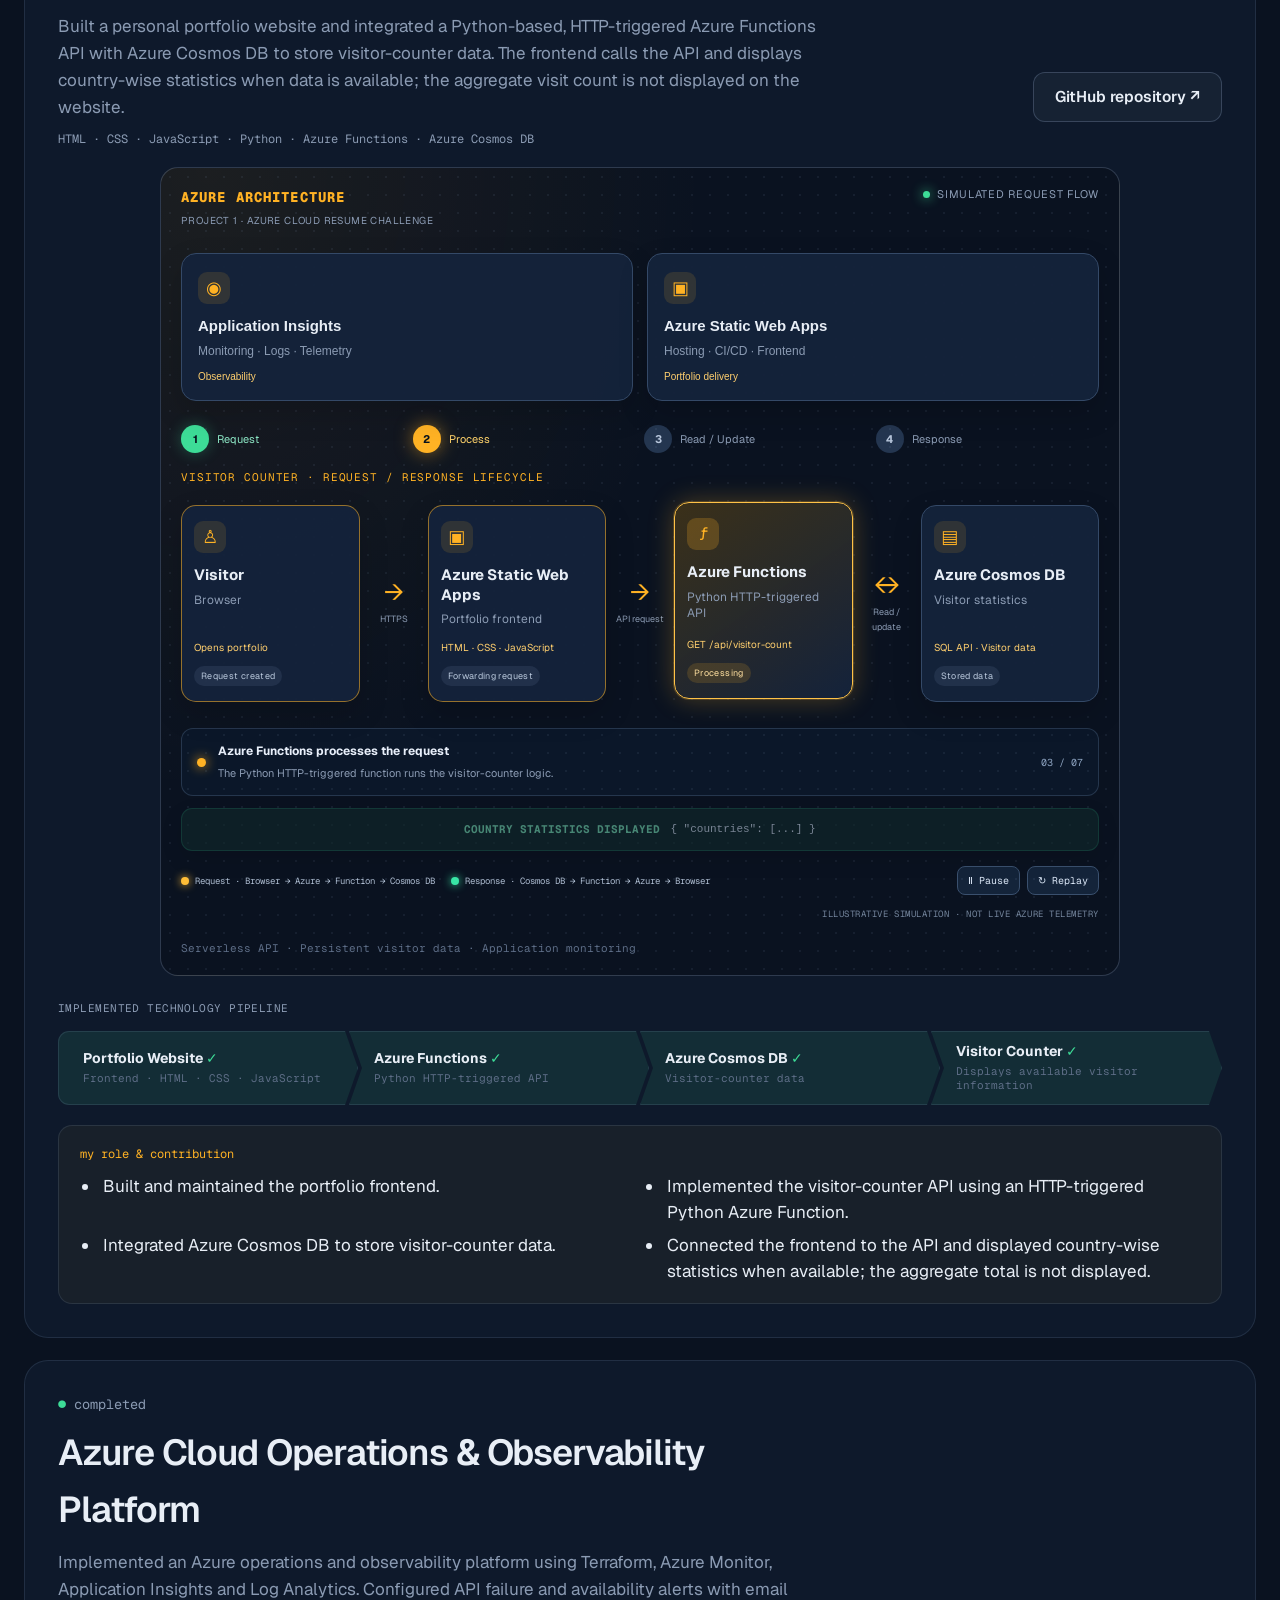
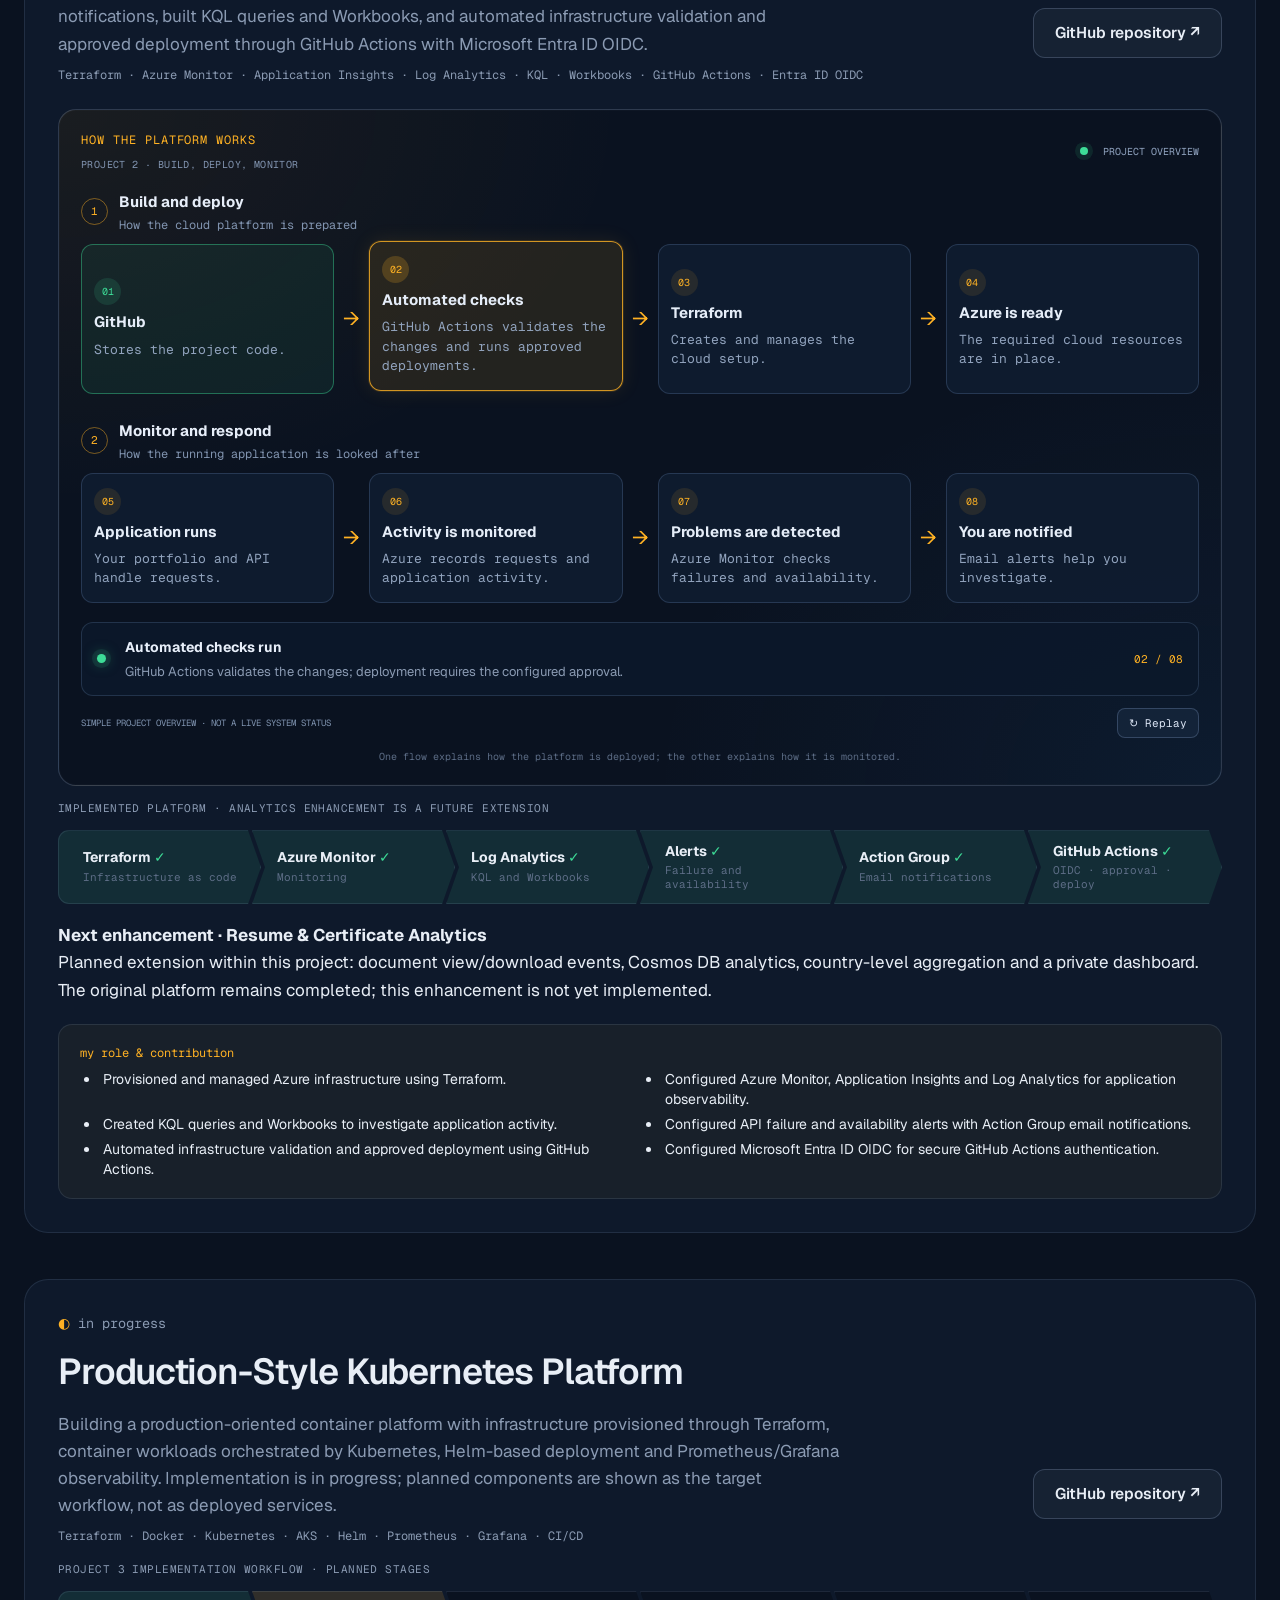
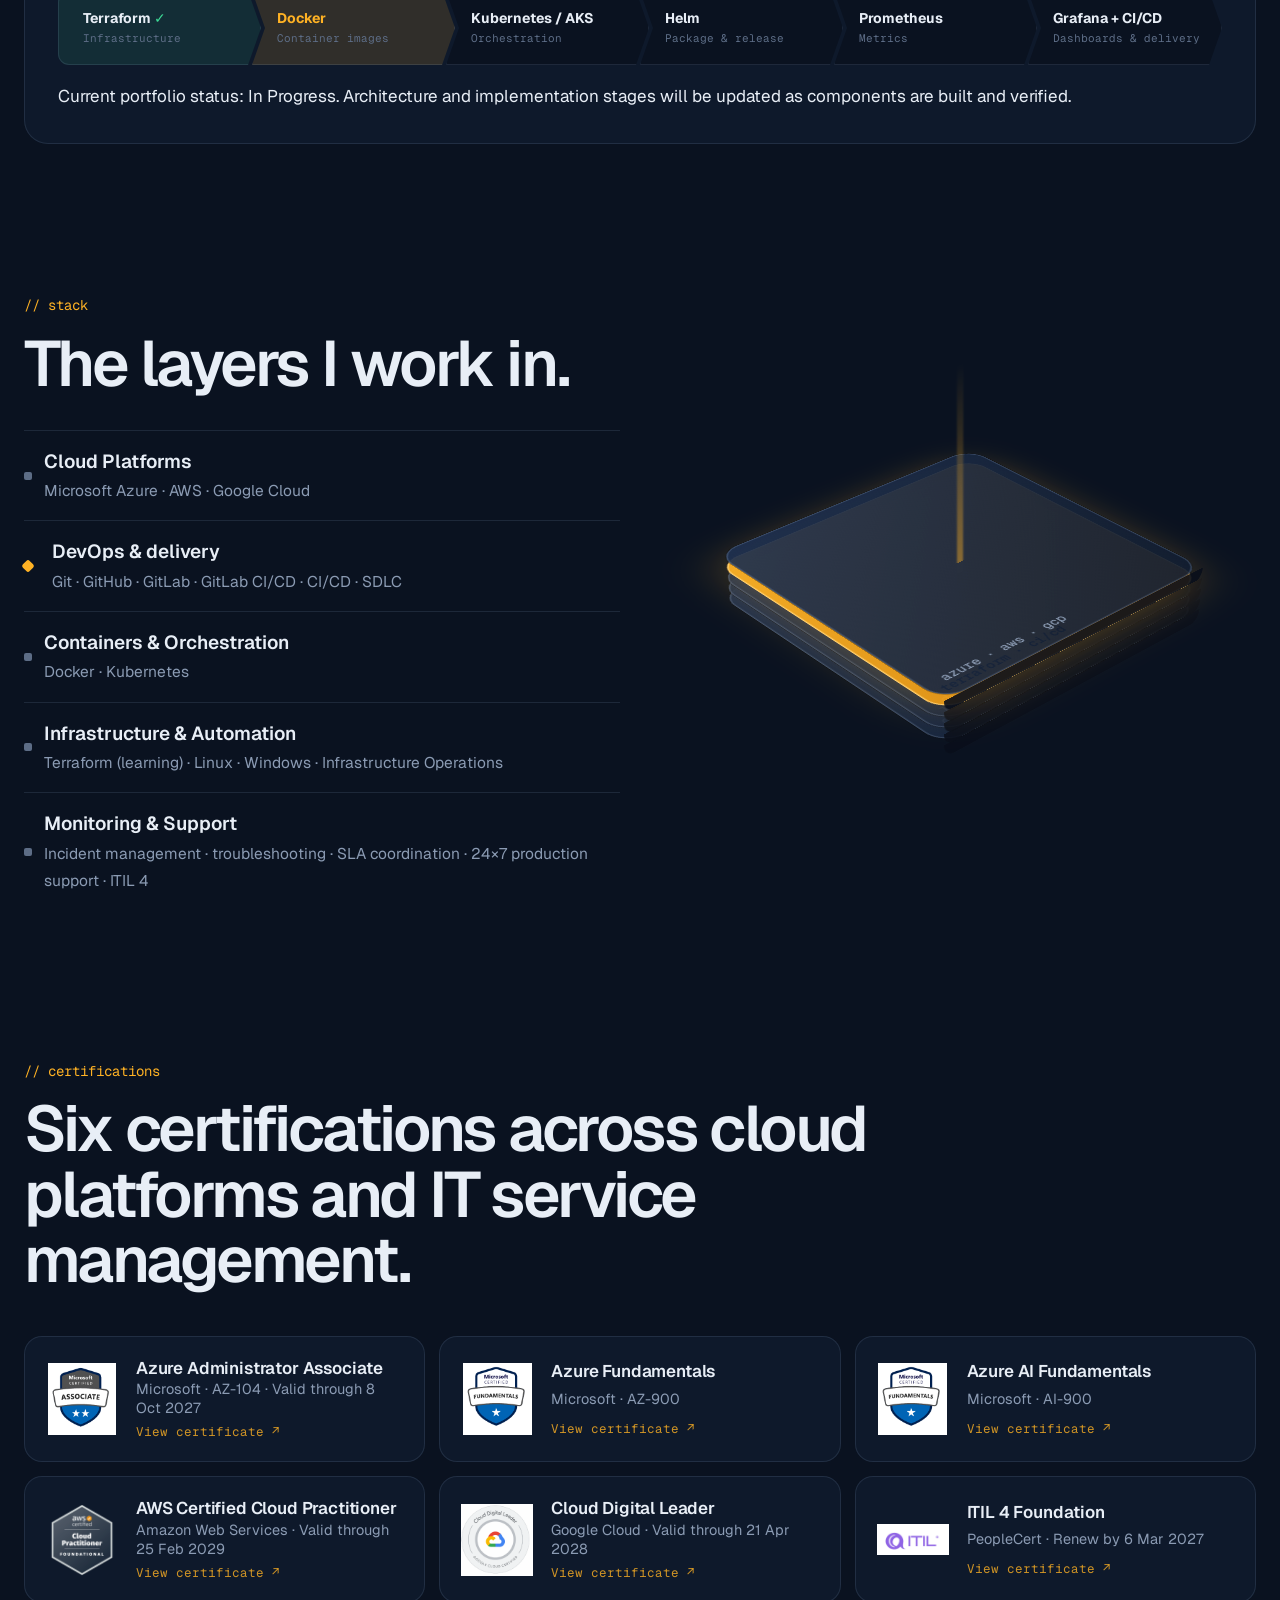
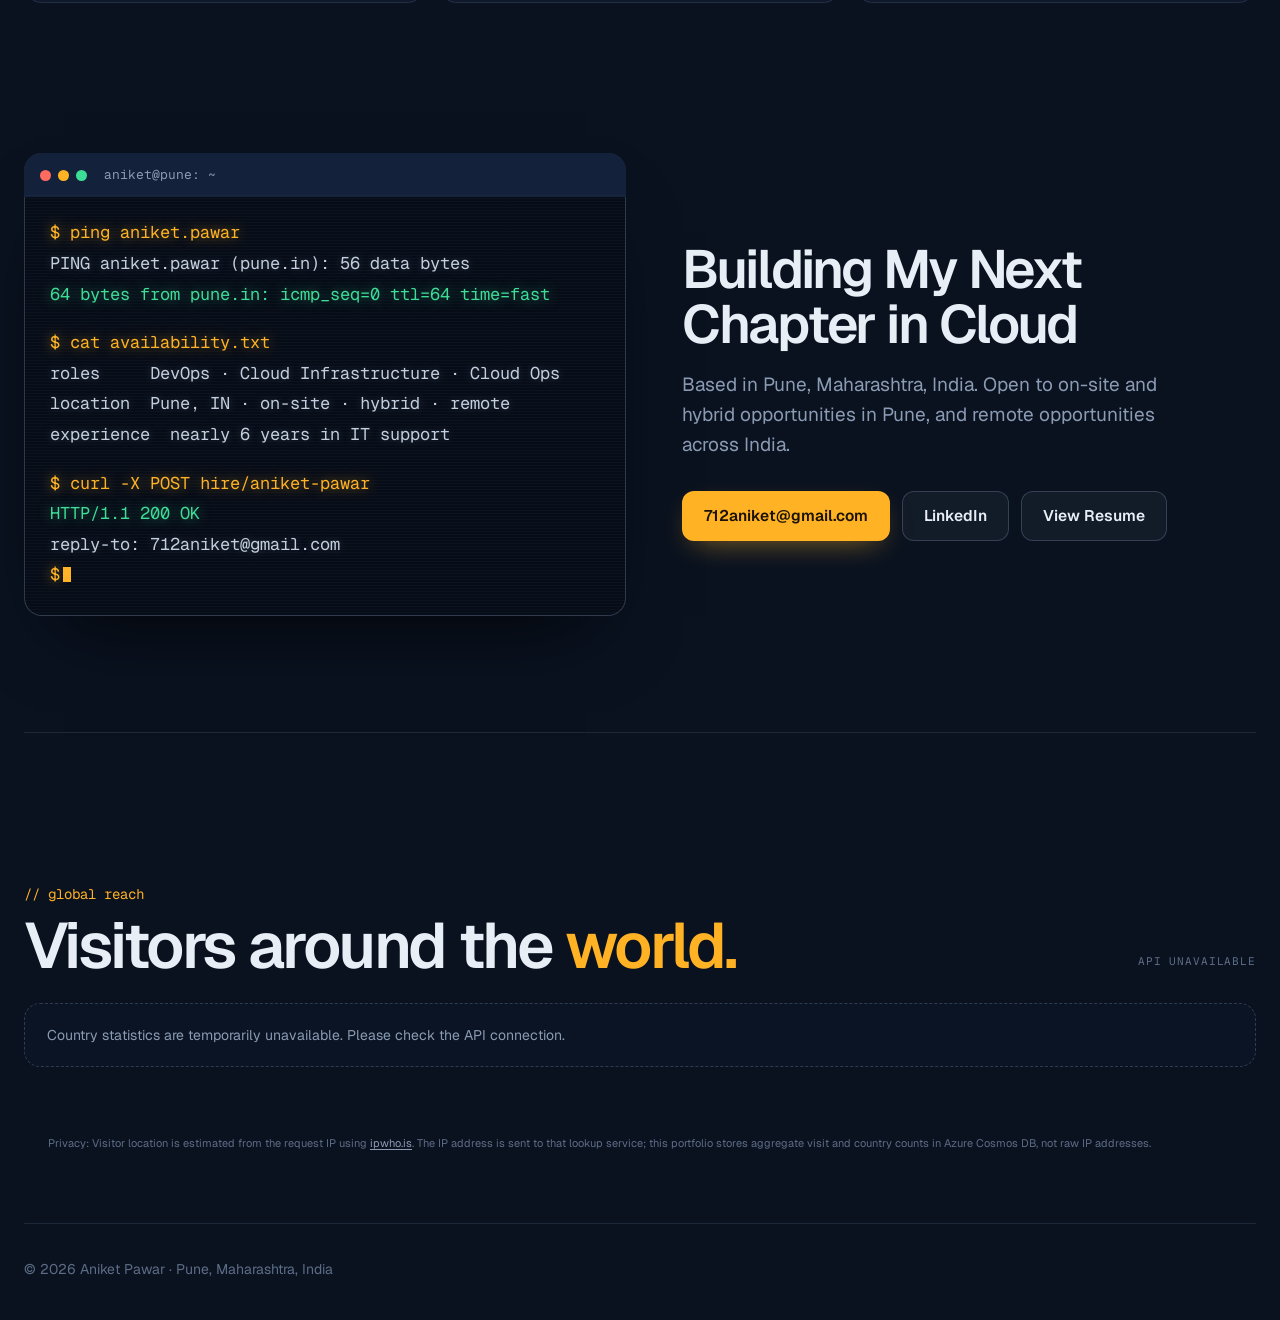
==== commit a750189b: "Complete Project 1 portfolio analytics and updates" ====
--- a/frontend/index.html
+++ b/frontend/index.html
@@ -187,7 +187,7 @@
   <p class="eyebrow mono">// Projects</p>
   <h2>Cloud projects &amp; operations.</h2>
 
-  <article class="proj">
+  <article class="proj project-one">
     <div class="proj-h">
       <div>
         <p class="pstat mono"><span class="ok">●</span> completed · live</p>
@@ -207,10 +207,10 @@
 
       <div class="arch-support-grid">
         <button class="arch-node arch-monitor arch-support-card" type="button" data-arch-info="Application Insights provides monitoring, logs and telemetry for the application. This illustration shows its role; it is not live telemetry.">
-          <b>Application Insights</b><small>Monitoring · Logs · Telemetry</small><em>Observability</em>
+          <span class="arch-icon">◉</span><b>Application Insights</b><small>Monitoring · Logs · Telemetry</small><em>Observability</em>
         </button>
         <button class="arch-node arch-delivery arch-support-card" type="button" data-arch-info="Azure Static Web Apps hosts and delivers the portfolio frontend. The deployment card is contextual and is not a live deployment status check.">
-          <b>Azure Static Web Apps</b><small>Hosting · CI/CD · Frontend</small><em>Portfolio delivery</em>
+          <span class="arch-icon">▣</span><b>Azure Static Web Apps</b><small>Hosting · CI/CD · Frontend</small><em>Portfolio delivery</em>
         </button>
       </div>
 
@@ -225,19 +225,19 @@
       <div class="arch-flow arch-flow-responsive arch-interactive-flow">
         <svg class="arch-route-svg" aria-hidden="true"></svg>
         <div class="arch-node node-browser arch-service" tabindex="0" role="button" data-arch-step="0" data-arch-info="A visitor opens the portfolio in a browser. This starts the illustrated request lifecycle.">
-          <b>Visitor</b><small>Browser</small><em>Opens portfolio</em><span class="arch-node-state">Waiting</span>
+          <span class="arch-icon">♙</span><b>Visitor</b><small>Browser</small><em>Opens portfolio</em><span class="arch-node-state">Waiting</span>
         </div>
         <div class="arch-connector"><span>→</span><small>HTTPS</small></div>
         <div class="arch-node node-front arch-service" tabindex="0" role="button" data-arch-step="1" data-arch-info="The portfolio frontend sends an HTTPS request to the visitor-counter API hosted by Azure Functions.">
-          <b>Azure Static Web Apps</b><small>Portfolio frontend</small><em>HTML · CSS · JavaScript</em><span class="arch-node-state">Ready</span>
+          <span class="arch-icon">▣</span><b>Azure Static Web Apps</b><small>Portfolio frontend</small><em>HTML · CSS · JavaScript</em><span class="arch-node-state">Ready</span>
         </div>
         <div class="arch-connector"><span>→</span><small>API request</small></div>
         <div class="arch-node node-function arch-service" tabindex="0" role="button" data-arch-step="2" data-arch-info="The Python HTTP-triggered Azure Function receives the request and runs the visitor-counter application logic.">
-          <b>Azure Functions</b><small>Python HTTP-triggered API</small><em>GET /api/visitor-count</em><span class="arch-node-state">Idle</span>
+          <span class="arch-icon">ƒ</span><b>Azure Functions</b><small>Python HTTP-triggered API</small><em>GET /api/visitor-count</em><span class="arch-node-state">Idle</span>
         </div>
         <div class="arch-connector"><span>↔</span><small>Read / update</small></div>
         <div class="arch-node node-cosmos arch-service" tabindex="0" role="button" data-arch-step="3" data-arch-info="Cosmos DB stores visitor-counter data. The read/write animation is illustrative and does not execute a database operation.">
-          <b>Azure Cosmos DB</b><small>Visitor statistics</small><em>SQL API · Visitor data</em><span class="arch-node-state">Stored data</span>
+          <span class="arch-icon">▤</span><b>Azure Cosmos DB</b><small>Visitor statistics</small><em>SQL API · Visitor data</em><span class="arch-node-state">Stored data</span>
         </div>
       </div>
 
@@ -247,6 +247,15 @@
       <p class="arch-disclaimer mono">ILLUSTRATIVE SIMULATION · NOT LIVE AZURE TELEMETRY</p>
       <figcaption class="mono">Serverless API · Persistent visitor data · Application monitoring</figcaption>
     </figure>
+
+    <p class="mono project-diagram-note">IMPLEMENTED TECHNOLOGY PIPELINE</p>
+    <div class="pipe project-pipeline project-one-pipeline" aria-label="Implemented Project 1 visitor counter architecture">
+      <div class="st done"><b>Portfolio Website</b><span>Frontend · HTML · CSS · JavaScript</span></div>
+      <div class="st done"><b>Azure Functions</b><span>Python HTTP-triggered API</span></div>
+      <div class="st done"><b>Azure Cosmos DB</b><span>Visitor-counter data</span></div>
+      <div class="st done"><b>Visitor Counter</b><span>Displays available visitor information</span></div>
+    </div>
+
     <div class="contribution">
       <p class="mono k">my role &amp; contribution</p>
       <ul>
@@ -258,24 +267,79 @@
     </div>
   </article>
 
-  <article class="proj two">
+  <article class="proj two project-complete">
     <div class="proj-h">
       <div>
-        <p class="pstat mono"><span class="amber">◐</span> in progress</p>
+        <p class="pstat mono"><span class="ok">●</span> completed</p>
         <h3>Azure Cloud Operations &amp; Observability Platform</h3>
-        <p>An Azure-focused cloud operations and observability project in progress. The current stage is architecture and implementation planning; the target scope covers infrastructure automation, centralised monitoring, log analytics, alerting and operational troubleshooting. No deployed project components are being presented as complete.</p>
-      </div>
-    </div>
-    <p class="mono project-diagram-note">Target workflow · architecture plan only</p>
-    <p class="project-techline">Planned focus: Terraform · Azure Monitor · Log Analytics · alerting · Python · CI/CD pipeline</p>
-    <div class="pipe" id="pipe">
-      <div class="st"><b>Terraform</b><span>provision</span></div>
-      <div class="st"><b>Azure Monitor</b><span>collect</span></div>
-      <div class="st"><b>Log Analytics</b><span>query</span></div>
-      <div class="st"><b>Alerts</b><span>detect</span></div>
-      <div class="st"><b>Python</b><span>auto-remediate</span></div>
-      <div class="st"><b>CI/CD pipeline</b><span>planned delivery</span></div>
-    </div>
+        <p>Implemented an Azure operations and observability platform using Terraform, Azure Monitor, Application Insights and Log Analytics. Configured API failure and availability alerts with email notifications, built KQL queries and Workbooks, and automated infrastructure validation and approved deployment through GitHub Actions with Microsoft Entra ID OIDC.</p>
+      </div>
+      <div class="plinks"><a class="btn ghost" href="https://github.com/712Aniket/azure-cloud-operations-observability" target="_blank" rel="noopener">GitHub repository ↗</a></div>
+    </div>
+    <p class="project-techline">Terraform · Azure Monitor · Application Insights · Log Analytics · KQL · Workbooks · GitHub Actions · Entra ID OIDC</p>
+    <figure class="p2-architecture p2-story-flow" id="p2-architecture" aria-label="Simple animated overview of how the platform is deployed and monitored">
+      <div class="p2-arch-head"><div><span class="mono p2-arch-kicker">HOW THE PLATFORM WORKS</span><small>PROJECT 2 · BUILD, DEPLOY, MONITOR</small></div><span class="p2-arch-live"><i></i> PROJECT OVERVIEW</span></div>
+      <div class="story-lane-title"><span>1</span><div><b>Build and deploy</b><small>How the cloud platform is prepared</small></div></div>
+      <div class="story-flow-track p2-story-track" aria-label="GitHub, automated checks and deployment, Terraform, Azure resources">
+        <div class="story-step p2-story-node" data-p2-step="0"><span class="story-step-icon">01</span><b>GitHub</b><small>Stores the project code.</small></div><span class="story-arrow">→</span>
+        <div class="story-step p2-story-node" data-p2-step="1"><span class="story-step-icon">02</span><b>Automated checks</b><small>GitHub Actions validates the changes and runs approved deployments.</small></div><span class="story-arrow">→</span>
+        <div class="story-step p2-story-node" data-p2-step="2"><span class="story-step-icon">03</span><b>Terraform</b><small>Creates and manages the cloud setup.</small></div><span class="story-arrow">→</span>
+        <div class="story-step p2-story-node" data-p2-step="3"><span class="story-step-icon">04</span><b>Azure is ready</b><small>The required cloud resources are in place.</small></div>
+      </div>
+      <div class="story-lane-title p2-monitor-title"><span>2</span><div><b>Monitor and respond</b><small>How the running application is looked after</small></div></div>
+      <div class="story-flow-track p2-story-track" aria-label="Application activity, monitoring, problem detection, email notification and investigation">
+        <div class="story-step p2-story-node" data-p2-step="4"><span class="story-step-icon">05</span><b>Application runs</b><small>Your portfolio and API handle requests.</small></div><span class="story-arrow">→</span>
+        <div class="story-step p2-story-node" data-p2-step="5"><span class="story-step-icon">06</span><b>Activity is monitored</b><small>Azure records requests and application activity.</small></div><span class="story-arrow">→</span>
+        <div class="story-step p2-story-node" data-p2-step="6"><span class="story-step-icon">07</span><b>Problems are detected</b><small>Azure Monitor checks failures and availability.</small></div><span class="story-arrow">→</span>
+        <div class="story-step p2-story-node" data-p2-step="7"><span class="story-step-icon">08</span><b>You are notified</b><small>Email alerts help you investigate.</small></div>
+      </div>
+      <div class="p2-arch-status story-flow-caption" aria-live="polite"><span class="p2-arch-pulse"></span><div><b id="p2-arch-step-title">The project code is stored in GitHub</b><p id="p2-arch-step-copy">The journey begins with the code and configuration for the platform.</p></div><span class="p2-arch-counter" id="p2-arch-counter">01 / 08</span></div>
+      <div class="p2-arch-footer"><span class="mono">SIMPLE PROJECT OVERVIEW · NOT A LIVE SYSTEM STATUS</span><button type="button" id="p2-arch-replay">↻ Replay</button></div>
+      <figcaption>One flow explains how the platform is deployed; the other explains how it is monitored.</figcaption>
+    </figure>
+    <p class="mono project-diagram-note">IMPLEMENTED PLATFORM · ANALYTICS ENHANCEMENT IS A FUTURE EXTENSION</p>
+    <div class="pipe project-pipeline" aria-label="Project 2 completed workflow">
+      <div class="st done"><b>Terraform</b><span>Infrastructure as code</span></div>
+      <div class="st done"><b>Azure Monitor</b><span>Monitoring</span></div>
+      <div class="st done"><b>Log Analytics</b><span>KQL and Workbooks</span></div>
+      <div class="st done"><b>Alerts</b><span>Failure and availability</span></div>
+      <div class="st done"><b>Action Group</b><span>Email notifications</span></div>
+      <div class="st done"><b>GitHub Actions</b><span>OIDC · approval · deploy</span></div>
+    </div>
+    <div class="project-extension-note"><span class="extension-pulse" aria-hidden="true"></span><div><b>Next enhancement · Resume &amp; Certificate Analytics</b><p>Planned extension within this project: document view/download events, Cosmos DB analytics, country-level aggregation and a private dashboard. The original platform remains completed; this enhancement is not yet implemented.</p></div></div>
+
+    <div class="contribution project-two-contribution">
+      <p class="mono k">my role &amp; contribution</p>
+      <ul>
+        <li>Provisioned and managed Azure infrastructure using Terraform.</li>
+        <li>Configured Azure Monitor, Application Insights and Log Analytics for application observability.</li>
+        <li>Created KQL queries and Workbooks to investigate application activity.</li>
+        <li>Configured API failure and availability alerts with Action Group email notifications.</li>
+        <li>Automated infrastructure validation and approved deployment using GitHub Actions.</li>
+        <li>Configured Microsoft Entra ID OIDC for secure GitHub Actions authentication.</li>
+      </ul>
+    </div>
+</article>
+
+  <article class="proj three project-progress">
+    <div class="proj-h"><div><p class="pstat mono"><span class="amber">◐</span> in progress</p><h3>Production-Style Kubernetes Platform</h3><p>Building a production-oriented container platform with infrastructure provisioned through Terraform, container workloads orchestrated by Kubernetes, Helm-based deployment and Prometheus/Grafana observability. Implementation is in progress; planned components are shown as the target workflow, not as deployed services.</p></div>
+      <div class="plinks">
+        <a class="btn ghost" href="https://github.com/712Aniket/production-style-kubernetes-platform" target="_blank" rel="noopener noreferrer">GitHub repository ↗</a>
+      </div>
+    </div>
+    <p class="project-techline">Terraform · Docker · Kubernetes · AKS · Helm · Prometheus · Grafana · CI/CD</p>
+    <p class="mono project-diagram-note">PROJECT 3 IMPLEMENTATION WORKFLOW · PLANNED STAGES</p>
+    <div class="pipe project-pipeline project-three-pipeline" aria-label="Project 3 implementation stages">
+      <div class="st done"><b>Terraform</b><span>Infrastructure</span></div>
+      <div class="st cur"><b>Docker</b><span>Container images</span></div>
+      <div class="st"><b>Kubernetes / AKS</b><span>Orchestration</span></div>
+      <div class="st"><b>Helm</b><span>Package &amp; release</span></div>
+      <div class="st"><b>Prometheus</b><span>Metrics</span></div>
+      <div class="st"><b>Grafana + CI/CD</b><span>Dashboards &amp; delivery</span></div>
+    </div>
+
+    <p class="project-note">Current portfolio status: In Progress. Architecture and implementation stages will be updated as components are built and verified.</p>
+
   </article>
 
 </section>
@@ -352,7 +416,7 @@
 </main>
 
 <!-- COUNTRY-WISE VISITORS -->
-<section class="country-stats wrap" aria-labelledby="country-title" hidden>
+<section class="country-stats wrap" aria-labelledby="country-title">
   <div class="country-head">
     <div><p class="eyebrow mono">// global reach</p><h2 id="country-title">Visitors around the <em>world.</em></h2></div>
     <p class="country-note mono" id="country-status" aria-live="polite">Country statistics appear when data is available.</p>
@@ -381,4 +445,5 @@
 
 
   <script src="resume-viewer.js" defer></script>
+  <script src="engagement-analytics.js" defer></script>
 </body></html>
--- a/frontend/style.css
+++ b/frontend/style.css
@@ -1047,3 +1047,98 @@
   #modal .mclose{width:36px;height:36px;min-width:36px;font-size:17px}
   #modal .document-image-stage{margin:0 8px 8px;padding:6px}
 }
+
+/* Project 2: animated Azure Cloud Operations architecture */
+.p2-architecture{position:relative;overflow:hidden;margin-top:24px;padding:24px;border:1px solid var(--line2);border-radius:18px;background:radial-gradient(75% 90% at 0% 0%,rgba(255,178,36,.07),transparent 65%),radial-gradient(70% 90% at 100% 100%,rgba(48,133,220,.09),transparent 70%),#0a1220;box-shadow:inset 0 0 0 1px rgba(255,255,255,.015)}
+.p2-architecture:before{content:"";position:absolute;inset:0;pointer-events:none;opacity:.28;background-image:radial-gradient(rgba(150,175,210,.2) .7px,transparent .7px);background-size:18px 18px}
+.p2-arch-head,.p2-arch-section-label,.p2-arch-lane,.p2-arch-branch,.p2-arch-divider,.p2-arch-workbook,.p2-arch-status,.p2-arch-footer,.p2-architecture figcaption{position:relative;z-index:1}
+.p2-arch-head{display:flex;justify-content:space-between;align-items:center;gap:14px;margin-bottom:25px}.p2-arch-kicker{display:block;color:var(--amber);font-size:12px;letter-spacing:.08em}.p2-arch-head small{display:block;margin-top:5px;color:var(--mute);font:10px var(--mono);letter-spacing:.04em}.p2-arch-live{white-space:nowrap;color:var(--mute);font:10px var(--mono)}.p2-arch-live i,.p2-arch-pulse{display:inline-block;width:7px;height:7px;margin-right:7px;border-radius:50%;background:var(--ok);box-shadow:0 0 12px var(--ok);animation:p2Pulse 1.8s infinite}
+.p2-arch-section-label,.p2-arch-divider{margin:18px 0 12px;color:#8da2bf;font-size:10px;letter-spacing:.08em;text-align:center}
+.p2-arch-lane{display:flex;align-items:stretch;justify-content:center;gap:10px;flex-wrap:wrap}
+.p2-arch-node{position:relative;min-width:145px;flex:1 1 145px;max-width:230px;padding:15px 13px;border:1px solid rgba(115,146,190,.25);border-radius:11px;background:rgba(17,31,52,.88);text-align:center;transition:border-color .35s,background .35s,box-shadow .35s,transform .35s}
+.p2-simple-flow .p2-arch-node{max-width:250px;min-width:160px}.p2-deploy-summary{position:relative;z-index:1;max-width:850px;margin:14px auto 18px;padding:15px 18px;border:1px solid rgba(70,160,220,.3);border-radius:11px;background:rgba(36,104,155,.09);text-align:center}.p2-deploy-summary b{display:block;color:#e6edf8;font-size:13px}.p2-deploy-summary span{display:block;max-width:720px;margin:7px auto 0;color:#8da2bf;font:11px/1.6 var(--mono)}
+.p2-arch-node b,.p2-arch-workbook b{display:block;color:#e6edf8;font-size:12px}.p2-arch-node small{display:block;margin-top:5px;color:#8da2bf;font:10px/1.45 var(--mono)}.p2-arch-node.is-flow-active{transform:translateY(-3px);border-color:rgba(255,178,36,.85);background:rgba(255,178,36,.12);box-shadow:0 0 0 1px rgba(255,178,36,.15),0 0 22px rgba(255,178,36,.12)}.p2-arch-node.is-flow-active b{color:var(--amber)}.p2-arch-node.is-flow-done{border-color:rgba(61,220,151,.38);background:rgba(61,220,151,.055)}.p2-arch-arrow{align-self:center;color:var(--amber);font-size:21px;text-shadow:0 0 12px rgba(255,178,36,.45);animation:p2Arrow 1.6s ease-in-out infinite}.p2-arch-branch{display:flex;align-items:center;justify-content:center;gap:12px;margin:12px auto;color:#91a4c0;font:10px var(--mono)}.p2-arch-arrow-down{color:var(--amber);font-size:20px;animation:p2Down 1.4s ease-in-out infinite}.p2-state-node{flex:0 1 245px}.p2-arch-divider{display:flex;align-items:center;gap:14px;margin:24px 0 16px}.p2-arch-divider:before,.p2-arch-divider:after{content:"";height:1px;flex:1;background:linear-gradient(90deg,transparent,rgba(118,148,190,.35))}.p2-arch-divider:after{transform:scaleX(-1)}.p2-workload-lane .p2-arch-node{max-width:270px}.p2-observe-lane .p2-arch-node{border-color:rgba(68,157,220,.28)}.p2-arch-workbook{max-width:400px;margin:16px auto 0;padding:13px 16px;border:1px solid rgba(70,160,220,.32);border-radius:10px;background:rgba(36,104,155,.1);text-align:center}.p2-arch-workbook span{display:block;margin-top:5px;color:#8da2bf;font:10px var(--mono)}.p2-arch-status{display:flex;align-items:center;gap:12px;margin-top:22px;padding:13px 15px;border:1px solid rgba(120,153,194,.22);border-radius:12px;background:rgba(12,25,43,.88)}.p2-arch-status b{display:block;color:#e8effa;font-size:12px}.p2-arch-status p{margin:4px 0 0;color:var(--mute);font-size:11px;line-height:1.5}.p2-arch-counter{margin-left:auto;white-space:nowrap;color:var(--amber);font:11px var(--mono)}.p2-arch-footer{display:flex;justify-content:space-between;align-items:center;gap:12px;margin-top:13px}.p2-arch-footer>span{color:#7f93af;font-size:9px}.p2-arch-footer button{padding:7px 11px;border:1px solid rgba(130,157,194,.3);border-radius:8px;background:rgba(22,38,61,.8);color:#dce6f5;font:11px var(--mono);cursor:pointer}.p2-arch-footer button:hover{border-color:var(--amber);color:var(--amber)}.p2-architecture figcaption{margin-top:13px;color:var(--dim);font:10px var(--mono);text-align:center}
+@keyframes p2Pulse{50%{box-shadow:0 0 0 5px rgba(61,220,151,.08),0 0 15px var(--ok)}}@keyframes p2Arrow{50%{transform:translateX(4px);opacity:.65}}@keyframes p2Down{50%{transform:translateY(4px);opacity:.6}}
+@media(max-width:760px){.p2-architecture{padding:17px 12px}.p2-arch-head{align-items:flex-start;flex-direction:column}.p2-arch-lane{display:grid;grid-template-columns:1fr;gap:7px}.p2-arch-node{max-width:none;min-width:0}.p2-simple-flow .p2-arch-node{max-width:none;min-width:0}.p2-deploy-summary{padding:12px}.p2-arch-arrow{transform:rotate(90deg);justify-self:center;line-height:15px}.p2-arch-arrow-down{font-size:17px}.p2-arch-status{align-items:flex-start}.p2-arch-counter{font-size:9px}.p2-arch-footer{align-items:flex-start;flex-direction:column}}
+@media(prefers-reduced-motion:reduce){.p2-arch-live i,.p2-arch-pulse,.p2-arch-arrow,.p2-arch-arrow-down{animation:none!important}.p2-arch-node{transition:none}}
+
+
+/* Simple, recruiter-friendly project story flows (Project 1 + Project 2). */
+.project-story-flow,.p2-story-flow{position:relative;overflow:hidden;margin:24px 0 12px;padding:22px;border:1px solid var(--line2);border-radius:18px;background:radial-gradient(75% 90% at 0% 0%,rgba(255,178,36,.065),transparent 65%),radial-gradient(70% 90% at 100% 100%,rgba(48,133,220,.08),transparent 70%),#0a1220}
+.story-flow-heading{display:flex;justify-content:space-between;align-items:center;gap:12px;margin-bottom:18px}.story-flow-heading>span,.p2-arch-kicker{color:var(--amber);font:12px var(--mono);letter-spacing:.08em}.story-flow-heading small,.p2-arch-head small{color:#8295b1;font:10px var(--mono)}
+.story-flow-track{display:flex;align-items:stretch;gap:9px}.story-step{position:relative;display:flex;flex:1 1 0;min-width:0;flex-direction:column;justify-content:center;gap:7px;padding:17px 15px;border:1px solid rgba(112,145,190,.25);border-radius:12px;background:rgba(15,29,48,.88);transition:border-color .35s,background .35s,transform .35s,box-shadow .35s}.story-step-icon{display:inline-flex;width:27px;height:27px;align-items:center;justify-content:center;border-radius:50%;background:rgba(255,178,36,.1);color:var(--amber);font:10px var(--mono)}.story-step b{color:#e5edf8;font-size:13px;line-height:1.35}.story-step small{color:#91a3bd;font:11px/1.5 var(--mono)}.story-arrow{align-self:center;color:var(--amber);font-size:21px;animation:p2Arrow 1.6s ease-in-out infinite}.story-step.is-flow-active{transform:translateY(-3px);border-color:rgba(255,178,36,.8);background:rgba(255,178,36,.105);box-shadow:0 0 0 1px rgba(255,178,36,.12),0 0 20px rgba(255,178,36,.1)}.story-step.is-flow-active .story-step-icon{background:rgba(255,178,36,.2)}.story-step.is-flow-done{border-color:rgba(61,220,151,.42);background:rgba(61,220,151,.07)}.story-step.is-flow-done .story-step-icon{background:rgba(61,220,151,.13);color:#3ddc97}
+.story-flow-caption{display:flex;align-items:center;gap:12px;margin-top:17px;padding:13px 15px;border:1px solid rgba(120,153,194,.22);border-radius:12px;background:rgba(12,25,43,.88)}.story-flow-caption>div{min-width:0}.story-flow-caption b{display:block;color:#e8effa;font-size:12px}.story-flow-caption p{margin:4px 0 0;color:var(--mute);font-size:11px;line-height:1.5}.story-flow-pulse,.p2-arch-pulse{width:9px;height:9px;flex:0 0 9px;border-radius:50%;background:#3ddc97;box-shadow:0 0 0 5px rgba(61,220,151,.1),0 0 14px rgba(61,220,151,.55)}.story-flow-count,.p2-arch-counter{margin-left:auto;white-space:nowrap;color:var(--amber);font:11px var(--mono)}.story-flow-footer{display:flex;justify-content:space-between;align-items:center;gap:12px;margin-top:12px}.story-flow-footer>span,.p2-arch-footer>span{color:#7f93af;font-size:9px}.story-flow-footer button,.p2-arch-footer button{padding:7px 11px;border:1px solid rgba(130,157,194,.3);border-radius:8px;background:rgba(22,38,61,.8);color:#dce6f5;font:11px var(--mono);cursor:pointer}.story-flow-footer button:hover,.p2-arch-footer button:hover{border-color:var(--amber);color:var(--amber)}
+.p2-arch-head{display:flex;justify-content:space-between;align-items:center;gap:12px;margin-bottom:19px}.p2-arch-head>div{display:flex;flex-direction:column;gap:5px}.p2-arch-live{display:flex;align-items:center;gap:8px;color:#91a4c0;font:10px var(--mono)}.p2-arch-live i{width:8px;height:8px;border-radius:50%;background:#3ddc97;box-shadow:0 0 0 5px rgba(61,220,151,.1)}.story-lane-title{display:flex;align-items:center;gap:11px;margin:18px 0 11px}.story-lane-title>span{display:flex;width:27px;height:27px;align-items:center;justify-content:center;border:1px solid rgba(255,178,36,.45);border-radius:50%;color:var(--amber);font:11px var(--mono)}.story-lane-title b{display:block;color:#e7eef9;font-size:13px}.story-lane-title small{display:block;margin-top:3px;color:#8295b1;font:10px var(--mono)}.p2-monitor-title{margin-top:25px}.p2-story-track .story-step{padding:14px 12px}.p2-arch-status{margin-top:19px}.p2-arch-footer{display:flex;justify-content:space-between;align-items:center;gap:12px;margin-top:12px}.p2-story-flow figcaption{margin-top:12px;color:var(--dim);font:10px var(--mono);text-align:center}
+@media(max-width:760px){.project-story-flow,.p2-story-flow{padding:16px 12px}.story-flow-heading,.p2-arch-head{align-items:flex-start;flex-direction:column}.story-flow-track{display:grid;grid-template-columns:1fr;gap:7px}.story-step{padding:13px}.story-arrow{transform:rotate(90deg);justify-self:center;line-height:14px}.story-flow-caption{align-items:flex-start}.story-flow-count,.p2-arch-counter{font-size:9px}.story-flow-footer,.p2-arch-footer{align-items:flex-start;flex-direction:column}}
+@media(prefers-reduced-motion:reduce){.story-arrow{animation:none}.story-step{transition:none}}
+
+/* Project 1 implemented architecture pipeline */
+.project-one-pipeline { grid-template-columns: repeat(4, minmax(0, 1fr)); }
+@media (max-width: 760px) { .project-one-pipeline { grid-template-columns: repeat(2, minmax(0, 1fr)) !important; } }
+
+
+/* Project 1 architecture sizing and pipeline placement */
+.arch-live.arch-showcase {
+  width: min(100%, 960px);
+  max-width: 960px;
+  margin: 18px auto 24px;
+  padding: 18px 20px;
+}
+
+.project-one-pipeline {
+  width: 100%;
+  margin: 16px 0 22px;
+}
+
+@media (max-width: 760px) {
+  .arch-live.arch-showcase {
+    width: 100%;
+    padding: 14px 12px;
+    margin: 14px auto 20px;
+  }
+}
+
+
+/* Unified compact project pipelines: same chevron language across all projects. */
+.project-pipeline { width:100%; margin:14px 0 18px; display:grid; gap:0; align-items:stretch; }
+.project-one-pipeline { grid-template-columns:repeat(4,minmax(0,1fr)); }
+.project-two-pipeline,.project-three-pipeline { grid-template-columns:repeat(6,minmax(0,1fr)); }
+.project-pipeline .st,
+.project-pipeline .st:first-child { min-width:0; min-height:74px; height:74px; box-sizing:border-box; display:flex; flex-direction:column; justify-content:center; padding:10px 16px 10px 20px; margin-right:-9px; border-radius:0; clip-path:polygon(0 0,calc(100% - 13px) 0,100% 50%,calc(100% - 13px) 100%,0 100%,13px 50%); overflow:hidden; }
+.project-pipeline .st:first-child { clip-path:polygon(0 0,calc(100% - 13px) 0,100% 50%,calc(100% - 13px) 100%,0 100%); border-radius:11px 0 0 11px; }
+.project-pipeline .st:last-child { margin-right:0; border-radius:0 11px 11px 0; }
+.project-pipeline .st b { padding-left:5px; font-size:14px; line-height:1.2; white-space:normal; }
+.project-pipeline .st span { padding-left:5px; margin-top:5px; font-size:11px; line-height:1.25; overflow-wrap:anywhere; }
+.project-pipeline .st.done { animation:projectFirefly 3.8s ease-in-out infinite; }
+.project-pipeline .st.done:nth-child(2) { animation-delay:.55s; }
+.project-pipeline .st.done:nth-child(3) { animation-delay:1.1s; }
+.project-pipeline .st.done:nth-child(4) { animation-delay:1.65s; }
+.project-pipeline .st.done:nth-child(5) { animation-delay:2.2s; }
+.project-pipeline .st.done:nth-child(6) { animation-delay:2.75s; }
+.project-pipeline .st.cur { animation:stageGlow 2.3s ease-in-out infinite alternate; }
+@keyframes projectFirefly { 0%,100% { box-shadow:inset 0 0 0 1px rgba(61,220,151,.12),0 0 0 rgba(61,220,151,0); filter:brightness(.88); } 48% { box-shadow:inset 0 0 0 1px rgba(61,220,151,.42),0 0 15px rgba(61,220,151,.12); filter:brightness(1.08); } }
+.project-one-contribution { margin:8px 0 4px; padding:12px 16px; }
+.project-one-contribution .k,.project-two-contribution .k { margin:0 0 7px; font-size:12px; }
+.project-one-contribution ul,.project-two-contribution ul { grid-template-columns:repeat(2,minmax(0,1fr)); gap:5px 24px; }
+.project-one-contribution li,.project-two-contribution li { font-size:14px; line-height:1.42; }
+.project-intro-note { margin:10px 0 0; padding:10px 14px; border-left:2px solid var(--amber); background:rgba(255,178,36,.045); color:var(--mute); font-size:13px; line-height:1.55; }
+/* Make Project 1's four-step story the visual focus; contextual service cards are intentionally omitted. */
+.arch-showcase { max-width:100%; }
+.project-one > .arch-showcase { max-width:100%; }
+.arch-showcase .arch-flow-responsive .arch-node { min-height:128px; }
+.arch-showcase .arch-flow-responsive .arch-node b { font-size:15px; }
+.arch-showcase .arch-flow-responsive .arch-node small { font-size:12px; }
+.arch-showcase .arch-stagebar { margin:8px 0 16px; }
+/* Project 2 workflow text: improve readability without changing its animation or structure. */
+.p2-story-track .story-step b { font-size:15px; }
+.p2-story-track .story-step small { font-size:13px; line-height:1.5; }
+.story-lane-title b { font-size:15px; }
+.story-lane-title small { font-size:12px; }
+.story-flow-caption b,.p2-arch-status b { font-size:14px; }
+.story-flow-caption p,.p2-arch-status p { font-size:13px; }
+/* Country privacy disclosure belongs to the statistics panel, not a detached footer row. */
+.country-stats .privacy-note { max-width:none; margin:14px 0 0; padding:12px 14px; border:1px solid var(--line); border-radius:10px; background:rgba(255,255,255,.018); font-size:11px; line-height:1.55; }
+@media(max-width:900px) { .project-two-pipeline,.project-three-pipeline { grid-template-columns:repeat(3,minmax(0,1fr)); } .project-pipeline .st,.project-pipeline .st:first-child { margin:0 -5px 0 0; border-radius:8px; clip-path:none; } }
+@media(max-width:760px) { .project-one-pipeline,.project-two-pipeline,.project-three-pipeline { grid-template-columns:repeat(2,minmax(0,1fr)); gap:7px; } .project-pipeline .st,.project-pipeline .st:first-child,.project-pipeline .st:last-child { height:auto; min-height:68px; margin:0; clip-path:none; border-radius:9px; padding:10px 12px; } .project-one-contribution ul,.project-two-contribution ul { grid-template-columns:1fr; } .arch-showcase .arch-flow-responsive .arch-node { min-height:0; } }
+@media(max-width:420px) { .project-one-pipeline,.project-two-pipeline,.project-three-pipeline { grid-template-columns:1fr; } }
+@media(prefers-reduced-motion:reduce) { .project-pipeline .st.done,.project-pipeline .st.cur { animation:none!important; } }
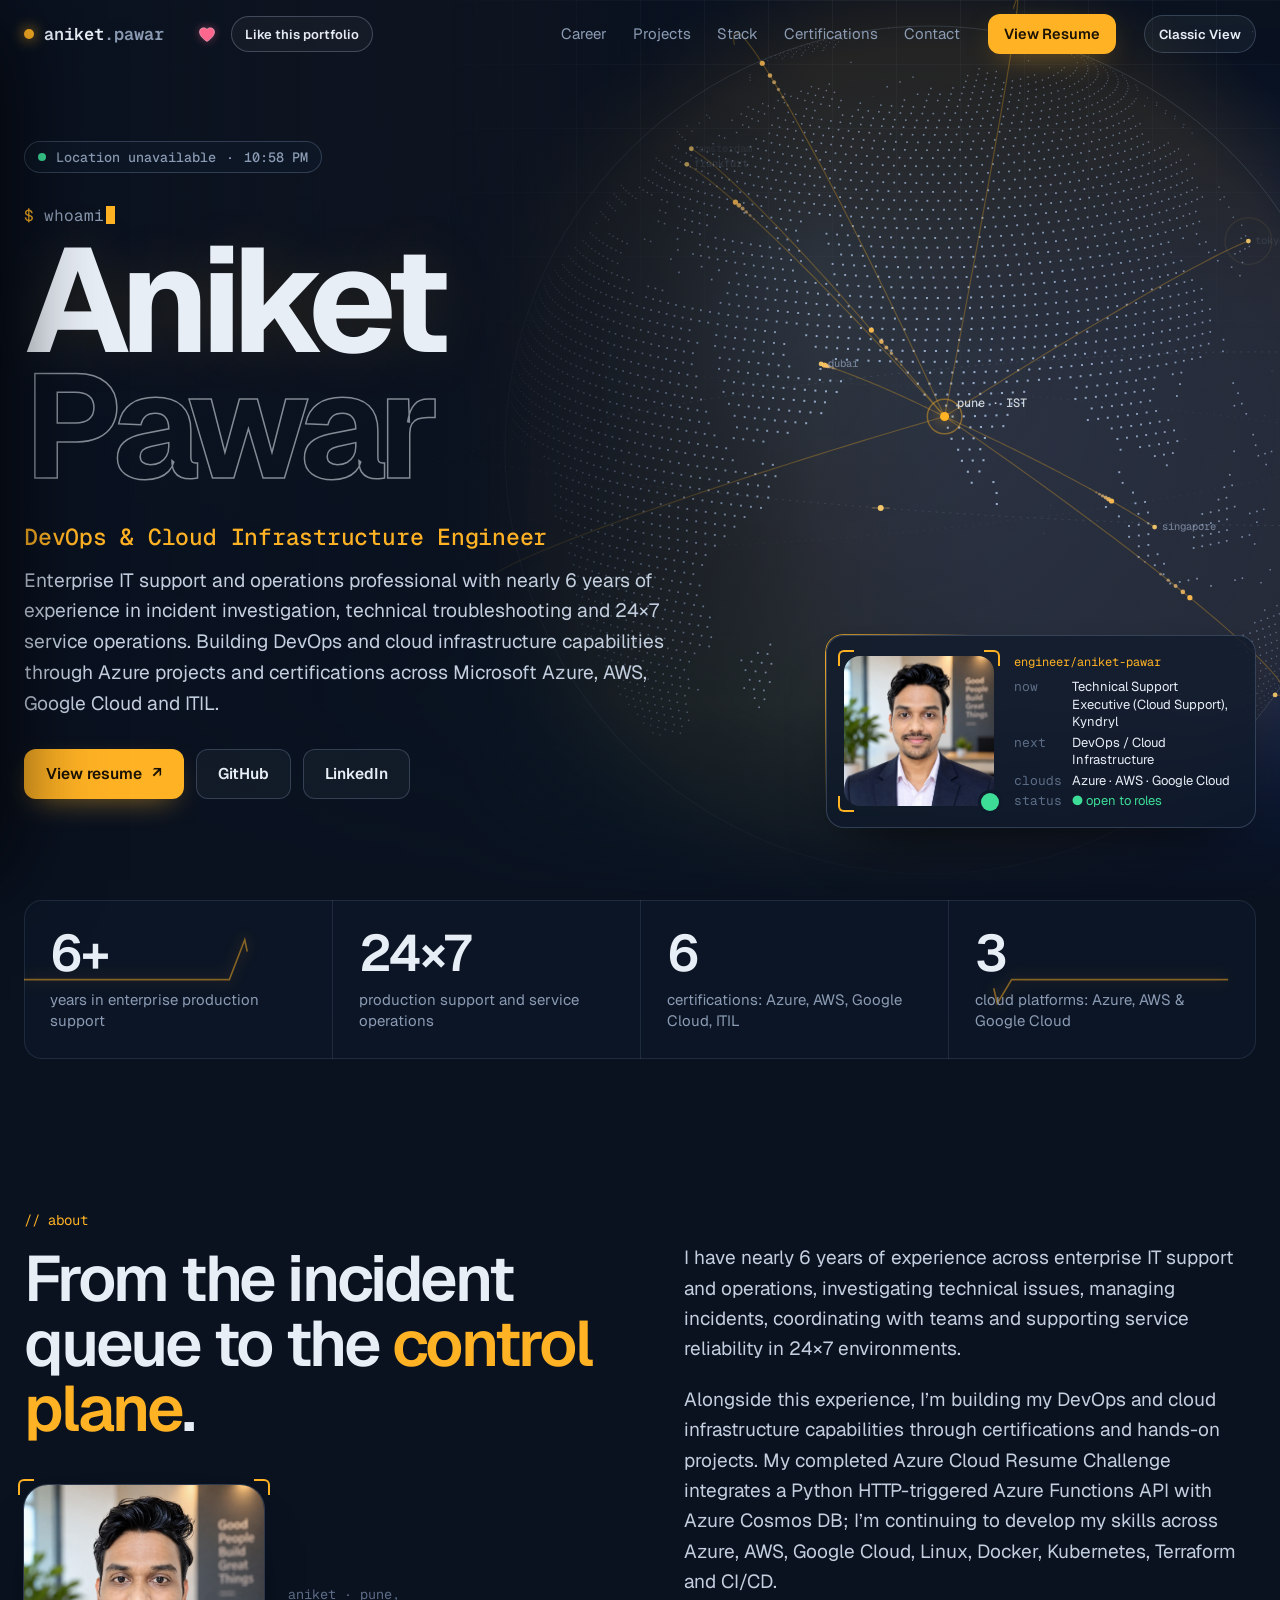
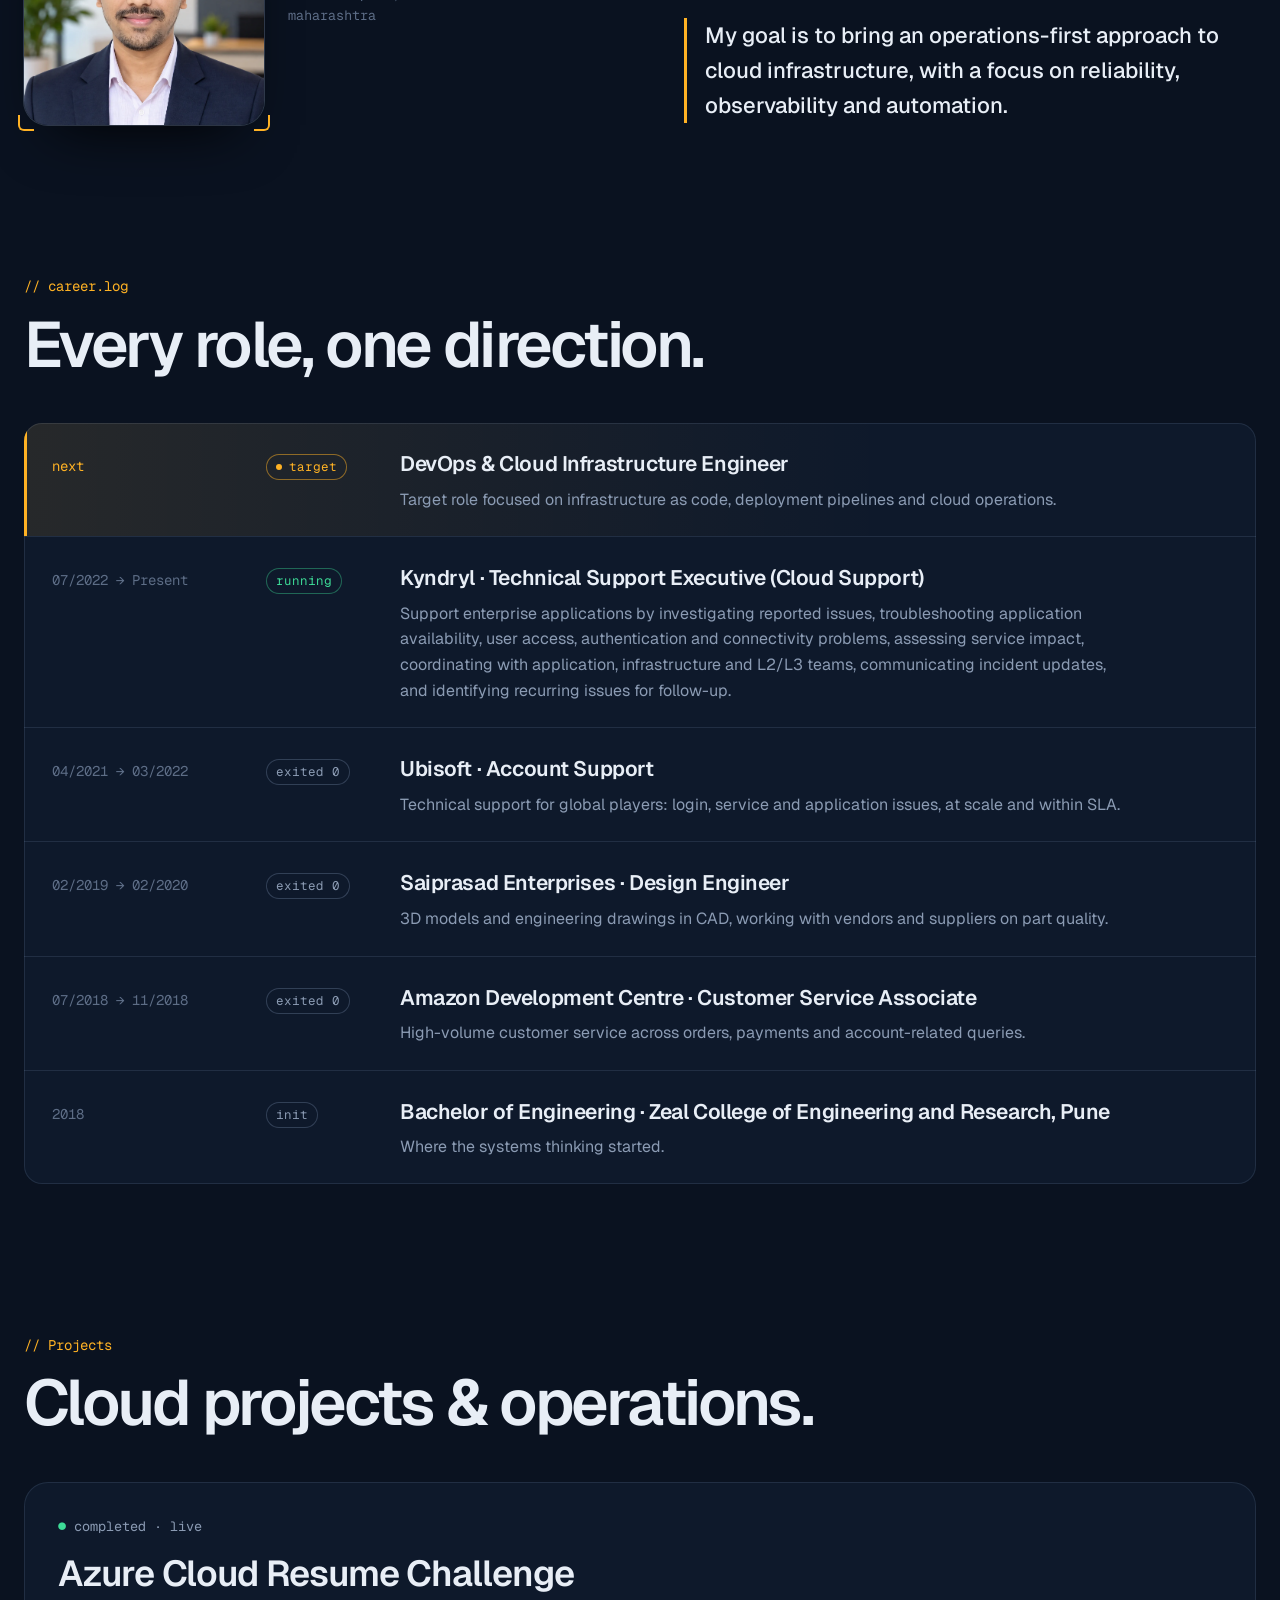
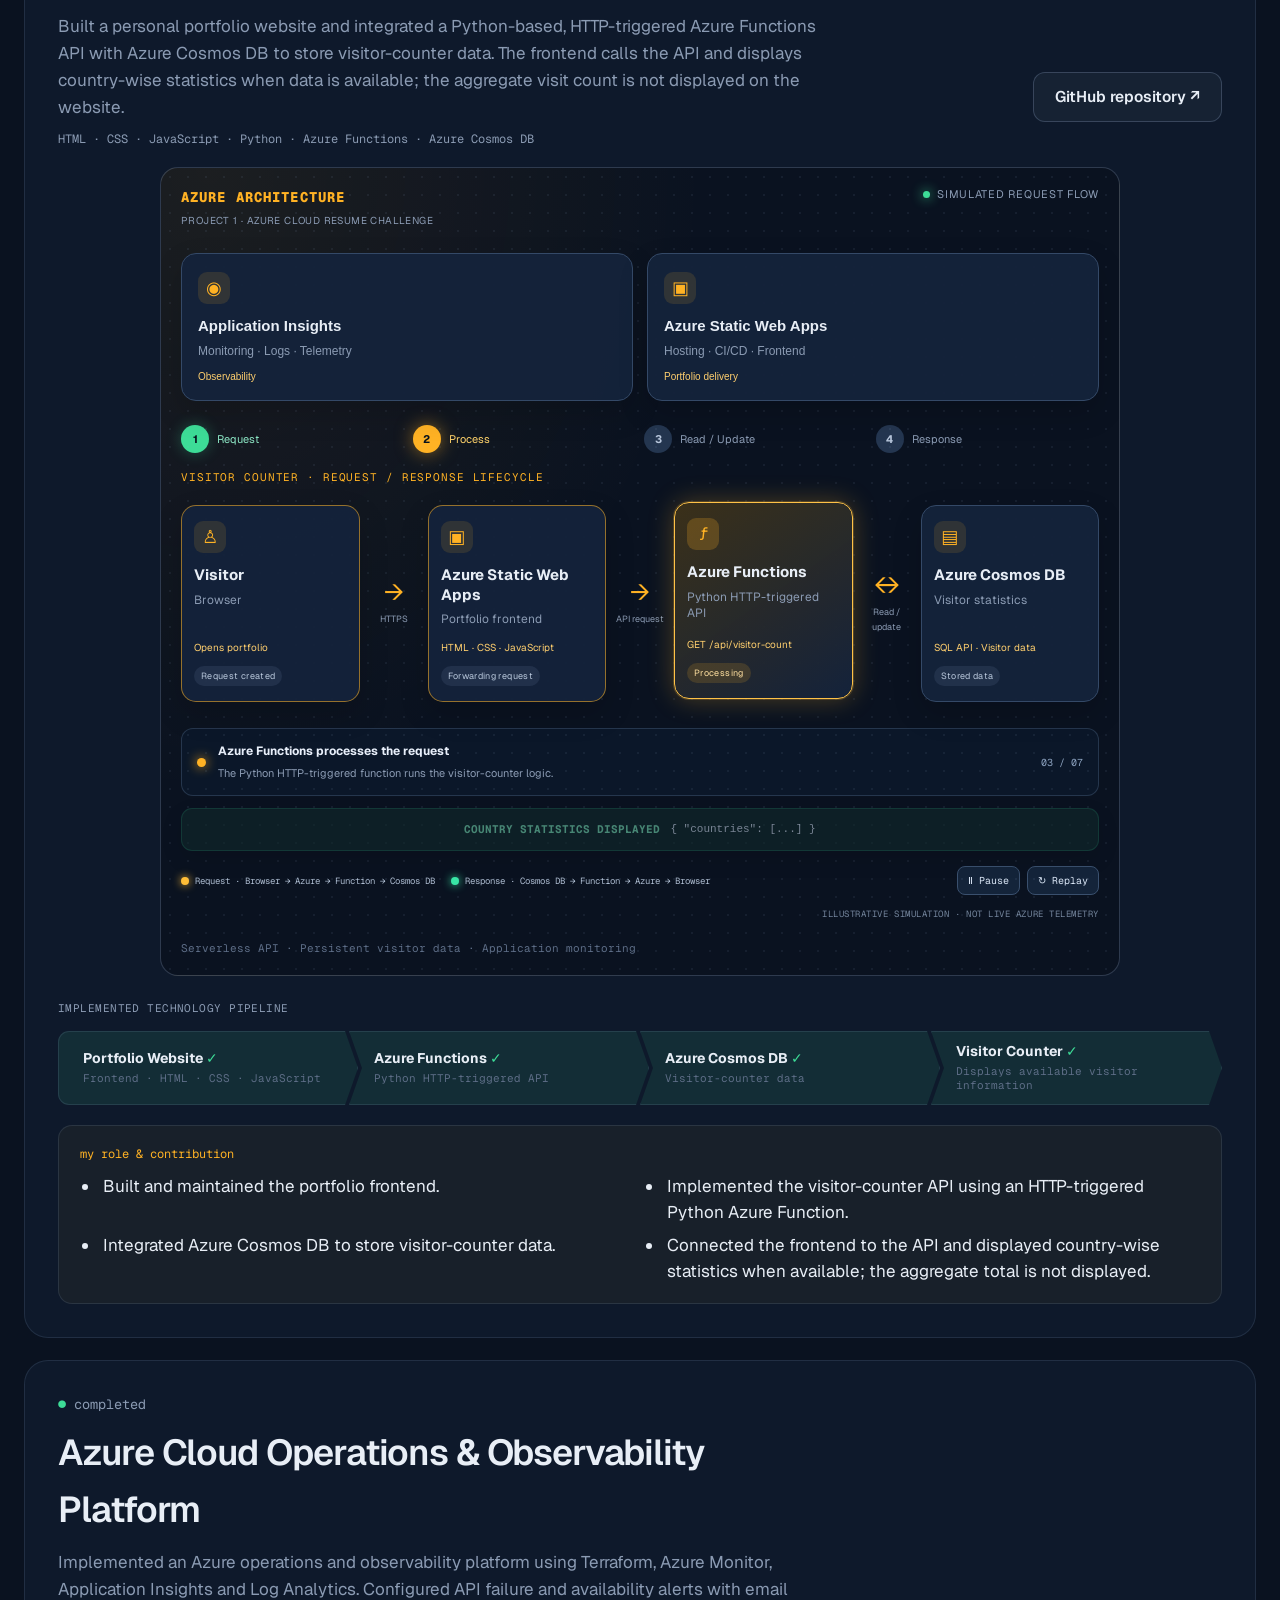
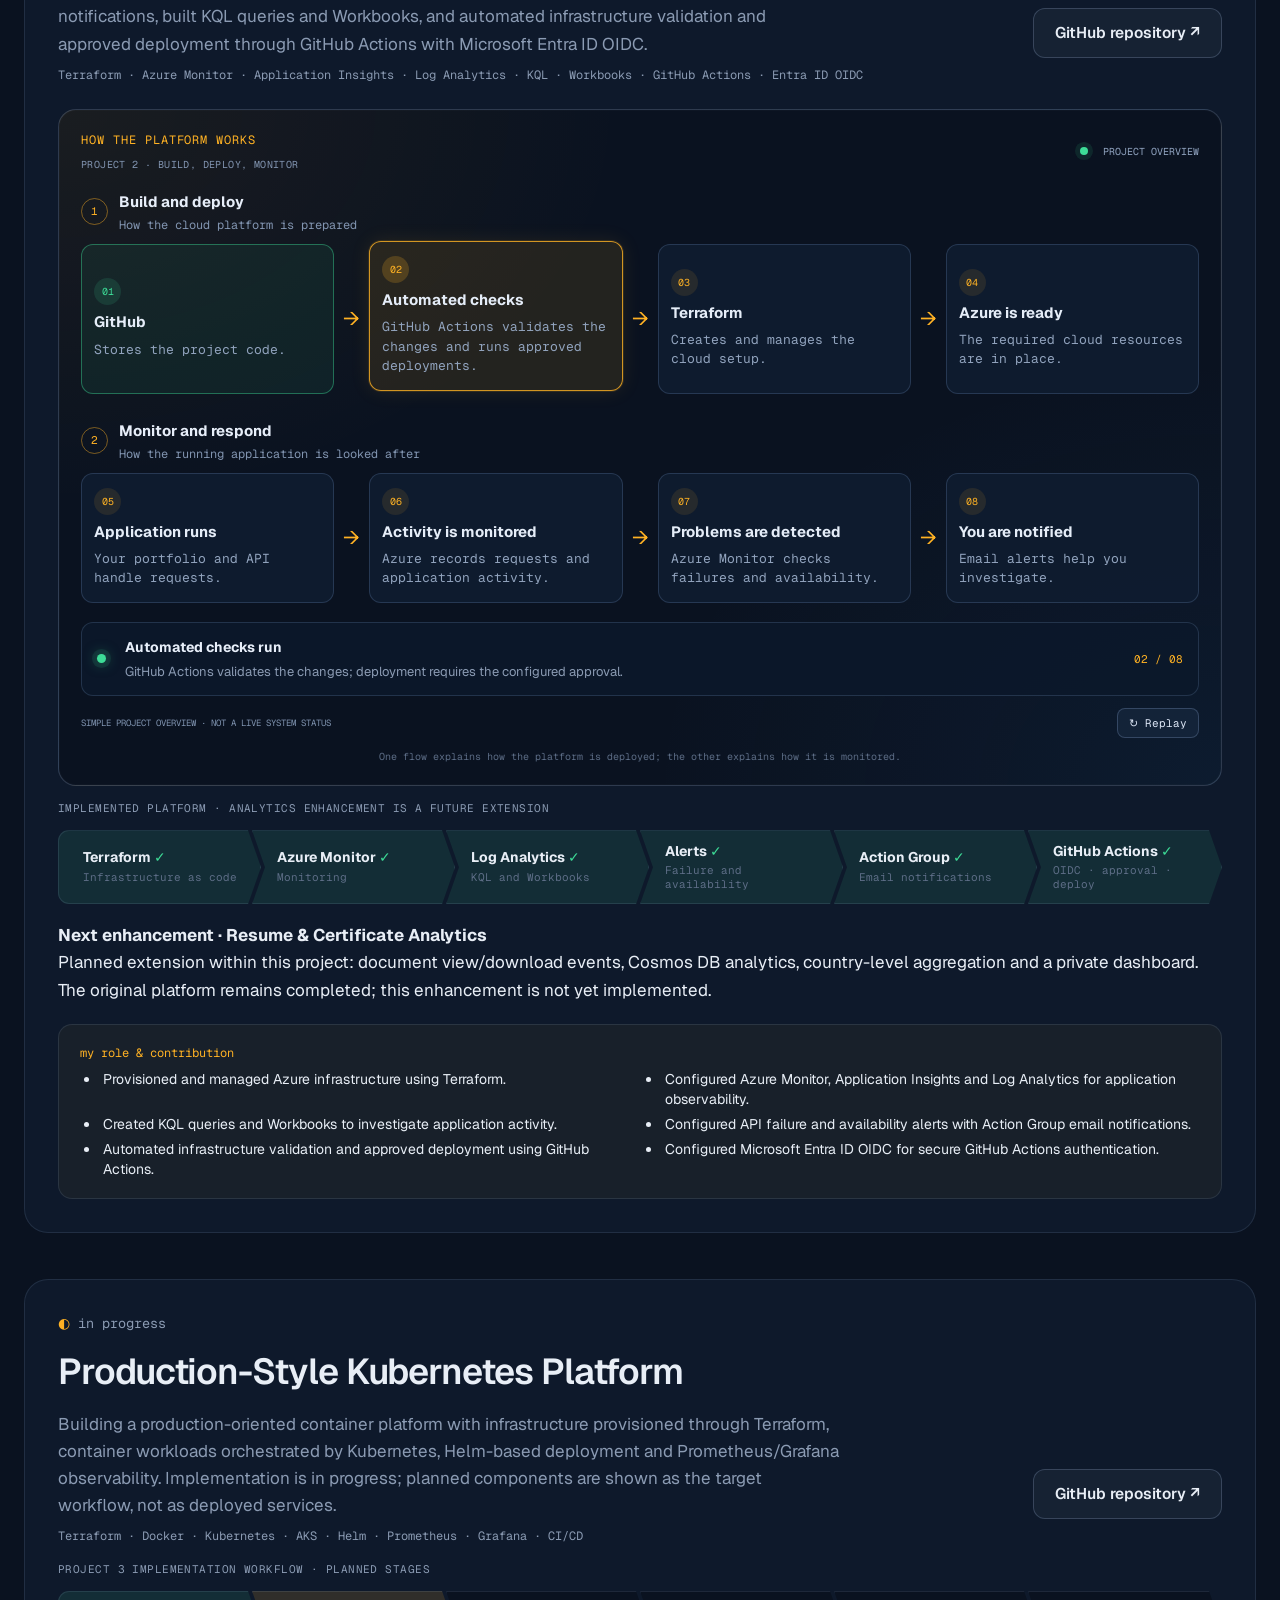
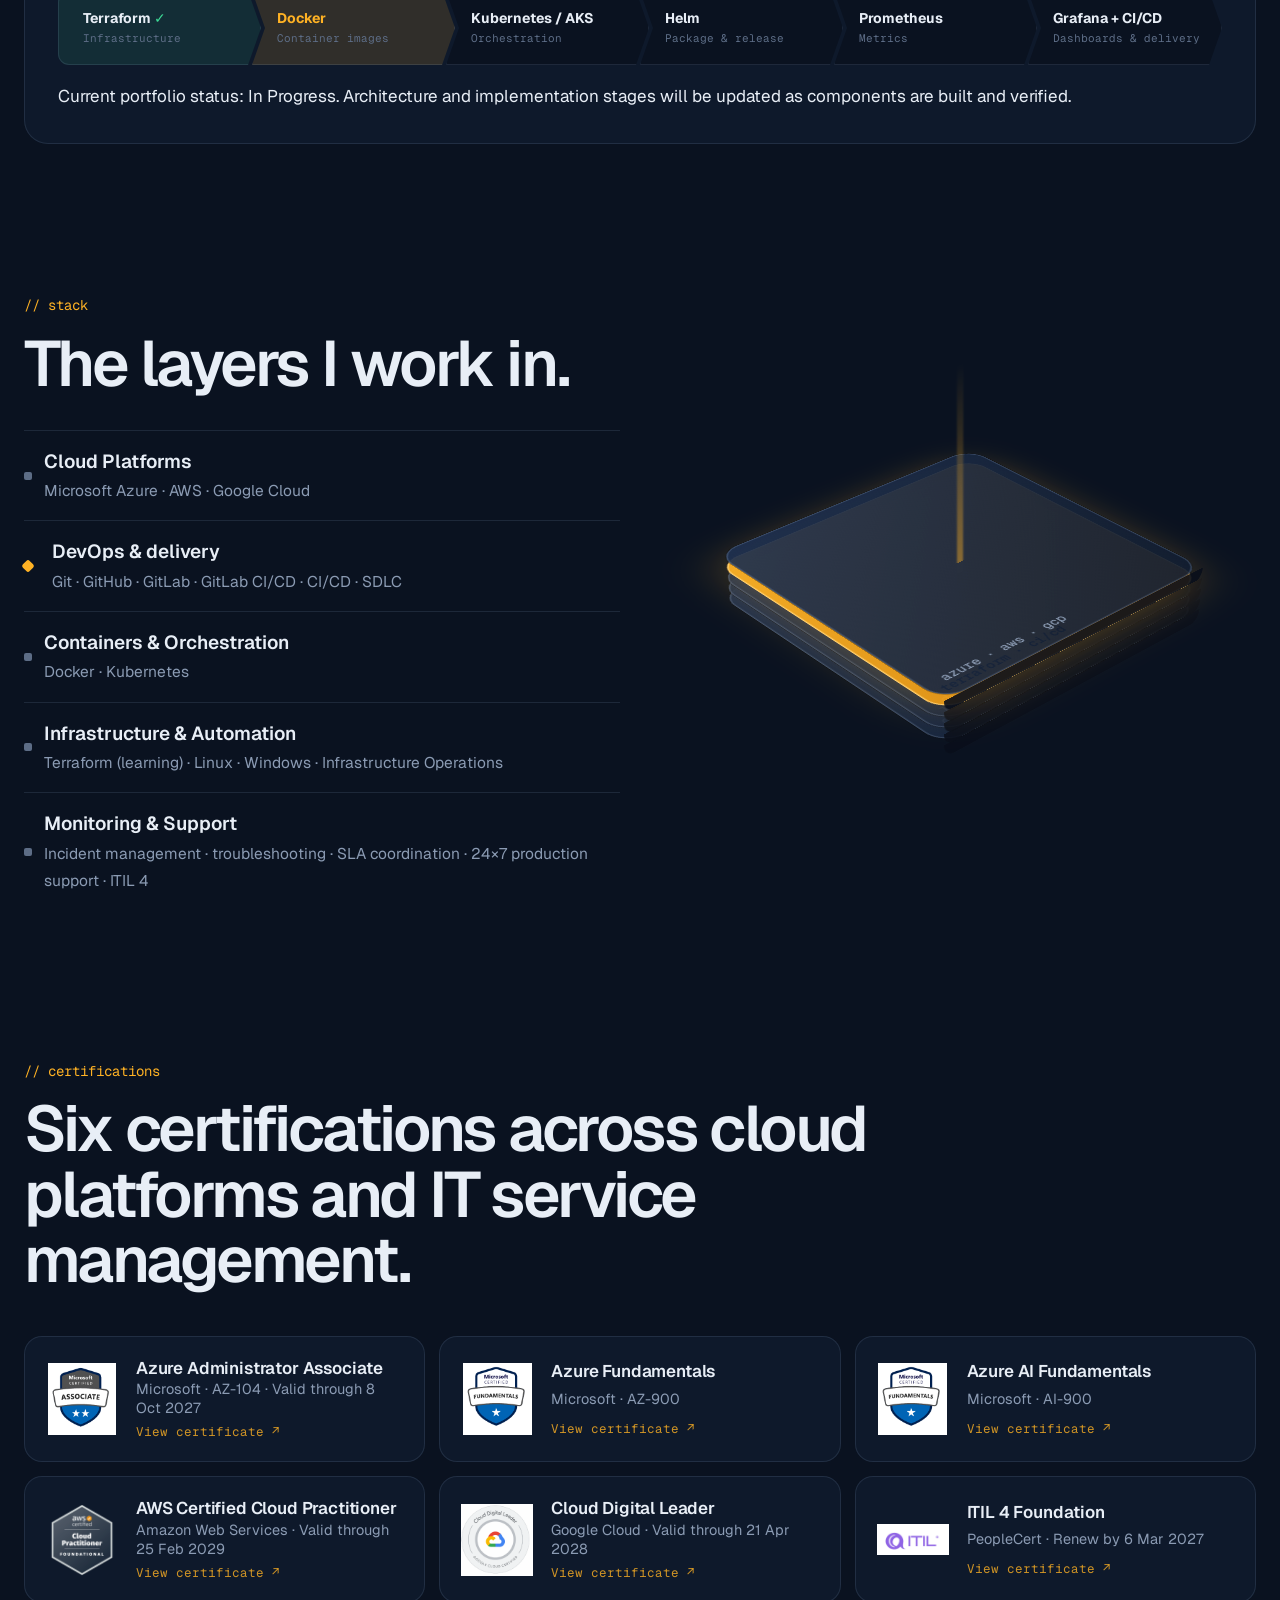
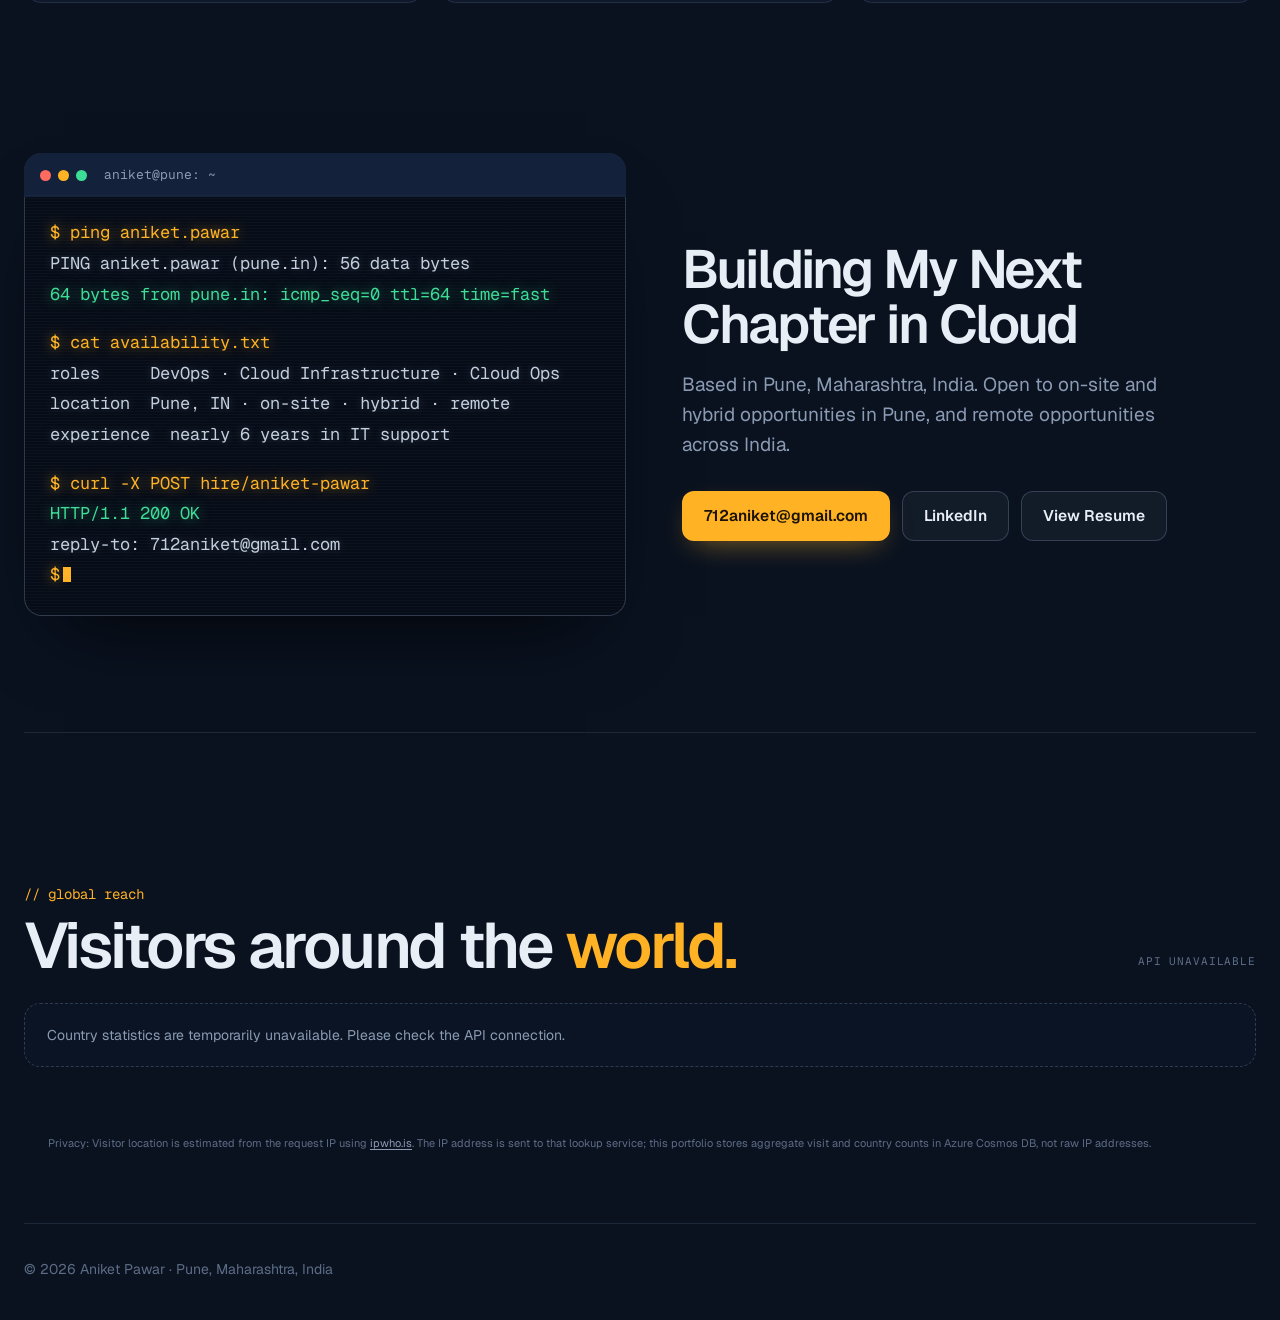
==== commit 0cd70e90: "feat: add portfolio appreciation and Pune globe interaction" ====
--- a/frontend/index.html
+++ b/frontend/index.html
@@ -54,6 +54,18 @@
 <header class="nav" id="nav">
   <button class="burger" id="burger" type="button" aria-label="Open menu" aria-expanded="false" aria-controls="menu"><span></span><span></span><span></span></button>
   <a class="logo" href="#top" aria-label="Aniket Pawar, home"><span class="dot" aria-hidden="true"></span><span>aniket<span class="m">.pawar</span></span></a>
+  <div class="portfolio-like-control portfolio-like-control--explorer"
+         data-portfolio-like>
+      <button class="portfolio-like-button" type="button"
+              data-like-button aria-pressed="false">
+        <span class="portfolio-like-orb" aria-hidden="true">
+          <svg viewBox="0 0 32 32">
+            <path d="M16 27s-11-6.8-11-14.1A6.2 6.2 0 0 1 16 9.1a6.2 6.2 0 0 1 11 3.8C27 20.2 16 27 16 27Z"/>
+          </svg>
+        </span>
+        <span class="portfolio-like-pill">Like this portfolio</span>
+      </button>
+    </div>
   <nav aria-label="Main">
     <a href="#log">Career</a><a href="#work">Projects</a><a href="#stack">Stack</a><a href="#certs">Certifications</a><a href="#contact">Contact</a>
   </nav>
@@ -129,6 +141,14 @@
       <a class="btn ghost" href="https://www.linkedin.com/in/aniketprakash" target="_blank" rel="noopener">LinkedIn</a>
     </div>
   </div>
+  <div class="portfolio-like-toast portfolio-like-toast--explorer"
+       data-like-toast role="status" aria-live="polite" hidden>
+    <span class="portfolio-like-toast-heart" aria-hidden="true">♥</span>
+    <span><strong>Thank You! ❤️</strong>
+      <small>Your appreciation means a lot.</small></span>
+    <button type="button" data-like-toast-close aria-label="Dismiss">×</button>
+  </div>
+
   <aside class="idcard" aria-label="Profile">
     <div class="ph frame"><img src="assets/aniket-photo.webp" width="261" height="261" alt="Aniket Pawar"><b class="c tl"></b><b class="c tr"></b><b class="c bl"></b><b class="c br"></b><span class="scan"></span><span class="ring"></span></div>
     <div class="idt">
@@ -446,4 +466,5 @@
 
   <script src="resume-viewer.js" defer></script>
   <script src="engagement-analytics.js" defer></script>
+  <script src="portfolio-like.js" defer></script>
 </body></html>
--- a/frontend/style.css
+++ b/frontend/style.css
@@ -1142,3 +1142,689 @@
 @media(max-width:760px) { .project-one-pipeline,.project-two-pipeline,.project-three-pipeline { grid-template-columns:repeat(2,minmax(0,1fr)); gap:7px; } .project-pipeline .st,.project-pipeline .st:first-child,.project-pipeline .st:last-child { height:auto; min-height:68px; margin:0; clip-path:none; border-radius:9px; padding:10px 12px; } .project-one-contribution ul,.project-two-contribution ul { grid-template-columns:1fr; } .arch-showcase .arch-flow-responsive .arch-node { min-height:0; } }
 @media(max-width:420px) { .project-one-pipeline,.project-two-pipeline,.project-three-pipeline { grid-template-columns:1fr; } }
 @media(prefers-reduced-motion:reduce) { .project-pipeline .st.done,.project-pipeline .st.cur { animation:none!important; } }
+
+/* ===== Portfolio appreciation: EXPLORER / GOLDEN AMBER ===== */
+.portfolio-like-control--explorer {
+  --like-accent: #ffb224;
+  --like-glow: rgba(255,178,36,.38);
+  position: absolute;
+  z-index: 5;
+  right: clamp(24px, 8vw, 125px);
+  top: 39%;
+  transform: translateY(-50%);
+}
+
+.portfolio-like-button {
+  display: inline-flex;
+  align-items: center;
+  gap: 15px;
+  padding: 0;
+  border: 0;
+  background: transparent;
+  color: inherit;
+  cursor: pointer;
+  font: inherit;
+}
+
+.portfolio-like-orb {
+  position: relative;
+  isolation: isolate;
+  display: inline-flex;
+  flex: 0 0 66px;
+  width: 66px;
+  height: 66px;
+  align-items: center;
+  justify-content: center;
+  border: 1px solid var(--like-accent);
+  border-radius: 50%;
+  background: radial-gradient(circle, rgba(255,178,36,.19), rgba(10,18,32,.94) 72%);
+  box-shadow: 0 0 18px var(--like-glow), inset 0 0 18px var(--like-glow);
+}
+
+.portfolio-like-orb::before {
+  content: "";
+  position: absolute;
+  inset: -7px;
+  border: 1px solid var(--like-accent);
+  border-radius: 50%;
+  box-shadow: 0 0 12px var(--like-glow), 0 0 25px var(--like-glow);
+  animation: explorerMagicPulse 2.8s ease-in-out infinite;
+}
+
+.portfolio-like-orb::after {
+  content: "";
+  position: absolute;
+  inset: -11px;
+  border: 2px dotted var(--like-accent);
+  border-radius: 50%;
+  opacity: .85;
+  filter: drop-shadow(0 0 4px var(--like-accent));
+  animation: explorerMagicOrbit 9s linear infinite;
+}
+
+.portfolio-like-orb svg {
+  width: 29px;
+  height: 29px;
+  overflow: visible;
+  fill: #ff668e;
+  stroke: #ffd5df;
+  stroke-width: .7;
+  filter: drop-shadow(0 0 7px rgba(255,80,130,.8));
+  transform-origin: center;
+  animation: appreciationHeartbeat 1.15s ease-in-out infinite;
+}
+
+.portfolio-like-pill {
+  display: inline-flex;
+  align-items: center;
+  min-height: 43px;
+  padding: 0 19px;
+  border: 1px solid var(--like-accent);
+  border-radius: 99px;
+  background: rgba(14,25,43,.88);
+  color: var(--like-accent);
+  box-shadow: 0 0 14px var(--like-glow), inset 0 0 12px rgba(255,178,36,.08);
+  font: 600 13px var(--mono);
+  white-space: nowrap;
+  transition: background .2s, box-shadow .2s;
+}
+
+.portfolio-like-button:hover .portfolio-like-pill {
+  background: rgba(255,178,36,.13);
+  box-shadow: 0 0 24px var(--like-glow);
+}
+
+.portfolio-like-button:focus-visible {
+  outline: 2px solid var(--like-accent);
+  outline-offset: 8px;
+  border-radius: 99px;
+}
+
+@keyframes appreciationHeartbeat {
+  0%, 100% { transform: scale(1); }
+  14% { transform: scale(1.2); }
+  28% { transform: scale(1); }
+  42% { transform: scale(1.14); }
+  56% { transform: scale(1); }
+}
+
+@keyframes explorerMagicPulse {
+  0%, 100% { opacity: .45; transform: scale(.96); }
+  50% { opacity: 1; transform: scale(1.06); }
+}
+
+@keyframes explorerMagicOrbit {
+  to { transform: rotate(360deg); }
+}
+
+.portfolio-like-toast {
+  position: fixed;
+  z-index: 120;
+  right: 24px;
+  bottom: 24px;
+  display: flex;
+  align-items: center;
+  gap: 12px;
+  max-width: min(360px, calc(100vw - 32px));
+  padding: 14px 16px;
+  border: 1px solid var(--toast-accent);
+  border-radius: 14px;
+  background: rgba(10,18,32,.96);
+  color: #e8eef6;
+  box-shadow: 0 0 24px var(--toast-glow), 0 16px 45px rgba(0,0,0,.4);
+  animation: appreciationToastIn .35s ease-out both;
+}
+
+.portfolio-like-toast[hidden] {
+  display: none !important;
+}
+
+.portfolio-like-toast--explorer {
+  --toast-accent: #ffb224;
+  --toast-glow: rgba(255,178,36,.28);
+}
+
+.portfolio-like-toast-heart {
+  color: #ff668e;
+  font-size: 25px;
+  animation: appreciationHeartbeat 1.15s ease-in-out infinite;
+}
+
+.portfolio-like-toast strong,
+.portfolio-like-toast small {
+  display: block;
+}
+
+.portfolio-like-toast strong {
+  font-size: 14px;
+}
+
+.portfolio-like-toast small {
+  margin-top: 2px;
+  color: #b8c5d6;
+  font-size: 12px;
+}
+
+.portfolio-like-toast [data-like-toast-close] {
+  margin-left: auto;
+  border: 0;
+  background: transparent;
+  color: #b8c5d6;
+  font-size: 21px;
+  cursor: pointer;
+}
+
+@keyframes appreciationToastIn {
+  from { opacity: 0; transform: translateY(12px); }
+  to { opacity: 1; transform: translateY(0); }
+}
+
+@media (max-width: 1100px) {
+  .portfolio-like-control--explorer {
+    position: relative;
+    top: auto;
+    right: auto;
+    align-self: center;
+    margin: 24px auto 0;
+    transform: none;
+  }
+}
+
+@media (max-width: 600px) {
+  .portfolio-like-orb {
+    flex-basis: 58px;
+    width: 58px;
+    height: 58px;
+  }
+
+  .portfolio-like-pill {
+    min-height: 40px;
+    padding: 0 14px;
+    font-size: 12px;
+  }
+
+  .portfolio-like-toast {
+    right: 16px;
+    bottom: 16px;
+  }
+}
+
+@media (prefers-reduced-motion: reduce) {
+  .portfolio-like-orb::before,
+  .portfolio-like-orb::after,
+  .portfolio-like-orb svg,
+  .portfolio-like-toast-heart {
+    animation: none !important;
+  }
+}
+
+
+/* Appreciation control placement: beside Explorer hero name */
+.hero-name-row {
+  display: flex;
+  align-items: center;
+  justify-content: flex-start;
+  gap: 18px;
+  width: fit-content;
+  max-width: 100%;
+}
+
+.hero-name-row .name {
+  width: max-content;
+  max-width: 100%;
+  flex: 0 1 auto;
+}
+
+.portfolio-like-control--explorer {
+  position: relative;
+  top: auto;
+  right: auto;
+  margin: 0;
+  transform: none;
+  flex: 0 0 auto;
+}
+
+@media (max-width: 900px) {
+  .hero-name-row {
+    flex-wrap: wrap;
+    align-items: center;
+    gap: 16px;
+  }
+
+  .portfolio-like-control--explorer {
+    margin-top: 4px;
+  }
+}
+
+
+/* Hide the complete appreciation label during thank-you feedback */
+.portfolio-like-button.is-thanking .portfolio-like-pill {
+    display: none !important;
+}
+
+/* Explorer: clean heart — no rings, lightning or halo */
+.portfolio-like-control--explorer .portfolio-like-orb {
+    border: 0 !important;
+    outline: 0 !important;
+    border-radius: 0 !important;
+    background: transparent !important;
+    box-shadow: none !important;
+    overflow: visible !important;
+}
+
+.portfolio-like-control--explorer .portfolio-like-orb::before,
+.portfolio-like-control--explorer .portfolio-like-orb::after {
+    content: none !important;
+    display: none !important;
+}
+
+
+/* Explorer appreciation button: match the Classic View switch */
+.portfolio-like-control--explorer .portfolio-like-button {
+    display: inline-flex !important;
+    align-items: center !important;
+    justify-content: center !important;
+    gap: 10px !important;
+    min-height: 44px !important;
+    padding: 0 15px !important;
+    border: 1px solid rgba(148, 163, 184, 0.38) !important;
+    border-radius: 999px !important;
+    background: rgba(255, 255, 255, 0.035) !important;
+    color: #e5eaf2 !important;
+    box-shadow: none !important;
+}
+
+.portfolio-like-control--explorer .portfolio-like-pill {
+    border: 0 !important;
+    background: transparent !important;
+    color: #e5eaf2 !important;
+    padding: 0 !important;
+    box-shadow: none !important;
+}
+
+.portfolio-like-control--explorer .portfolio-like-button.is-thanking {
+    border: 0 !important;
+    background: transparent !important;
+    box-shadow: none !important;
+    padding: 0 !important;
+}
+
+
+/* Explorer: compact appreciation control, matching the view-switch button */
+.portfolio-like-control--explorer .portfolio-like-button {
+    display: inline-flex !important;
+    align-items: center !important;
+    justify-content: center !important;
+    gap: 7px !important;
+    min-height: 36px !important;
+    padding: 0 10px !important;
+    border: 1px solid rgba(148, 163, 184, 0.38) !important;
+    border-radius: 999px !important;
+    background: rgba(255, 255, 255, 0.035) !important;
+    color: #e5eaf2 !important;
+    box-shadow: none !important;
+}
+
+.portfolio-like-control--explorer .portfolio-like-pill {
+    display: inline-flex !important;
+    align-items: center !important;
+    padding: 0 !important;
+    border: 0 !important;
+    border-radius: 0 !important;
+    background: transparent !important;
+    color: #e5eaf2 !important;
+    font-size: 11px !important;
+    white-space: nowrap !important;
+    box-shadow: none !important;
+}
+
+/* Explorer: appreciation button matches the Classic View switch */
+.portfolio-like-control--explorer .portfolio-like-button {
+    display: inline-flex !important;
+    align-items: center !important;
+    justify-content: center !important;
+    gap: 9px !important;
+    min-height: 44px !important;
+    padding: 0 15px !important;
+    border: 1px solid rgba(148, 163, 184, 0.35) !important;
+    border-radius: 24px !important;
+    background: rgba(255, 255, 255, 0.035) !important;
+    color: #e5eaf2 !important;
+    box-shadow: none !important;
+    font-family: inherit !important;
+    font-size: 14px !important;
+    font-weight: 600 !important;
+}
+
+.portfolio-like-control--explorer .portfolio-like-orb {
+    width: 25px !important;
+    height: 25px !important;
+    flex: 0 0 25px !important;
+    border: 0 !important;
+    border-radius: 0 !important;
+    background: transparent !important;
+    box-shadow: none !important;
+}
+
+.portfolio-like-control--explorer .portfolio-like-orb::before,
+.portfolio-like-control--explorer .portfolio-like-orb::after {
+    display: none !important;
+    content: none !important;
+}
+
+.portfolio-like-control--explorer .portfolio-like-orb svg {
+    width: 22px !important;
+    height: 22px !important;
+}
+
+.portfolio-like-control--explorer .portfolio-like-pill {
+    border: 0 !important;
+    background: transparent !important;
+    color: #e5eaf2 !important;
+    font-family: inherit !important;
+    font-size: 14px !important;
+    font-weight: 600 !important;
+    padding: 0 !important;
+    box-shadow: none !important;
+}
+
+/* Preserve blank button text during thank-you feedback */
+.portfolio-like-control--explorer .portfolio-like-button.is-thanking {
+    border-color: transparent !important;
+    background: transparent !important;
+    box-shadow: none !important;
+}
+
+/* ==========================================
+   EXPLORER: NETWORK SIGNAL HEART EFFECT
+   ========================================== */
+
+/* Clean heart with a gentle pink heartbeat */
+.portfolio-like-control--explorer .portfolio-like-orb {
+    position: relative !important;
+    overflow: visible !important;
+    border: 0 !important;
+    outline: 0 !important;
+    background: transparent !important;
+    box-shadow: none !important;
+}
+
+.portfolio-like-control--explorer .portfolio-like-orb svg {
+    position: relative;
+    z-index: 1;
+    transform-origin: center;
+    animation: explorerHeartBeat 2s ease-in-out infinite;
+    filter: drop-shadow(0 0 4px rgba(255, 91, 145, 0.45));
+    transition: filter 250ms ease;
+}
+
+@keyframes explorerHeartBeat {
+    0%, 42%, 100% { transform: scale(1); }
+    8% { transform: scale(1.14); }
+    16% { transform: scale(1.02); }
+    26% { transform: scale(1.10); }
+    34% { transform: scale(1); }
+}
+
+/* Hover: subtle amber illumination */
+.portfolio-like-control--explorer .portfolio-like-button:hover .portfolio-like-orb svg {
+    filter:
+        drop-shadow(0 0 5px rgba(255, 178, 36, 0.8))
+        drop-shadow(0 0 11px rgba(255, 178, 36, 0.3));
+}
+
+/* Hover: three tiny network data points */
+.portfolio-like-control--explorer
+.portfolio-like-button:hover
+.portfolio-like-orb::before {
+    content: "" !important;
+    display: block !important;
+    position: absolute;
+    width: 0;
+    height: 0;
+    top: 50%;
+    left: 50%;
+    pointer-events: none;
+    box-shadow:
+        -19px -10px 0 1.5px rgba(255, 190, 72, 0.9),
+         19px -12px 0 1.5px rgba(255, 190, 72, 0.9),
+          8px  18px 0 1.5px rgba(255, 190, 72, 0.9);
+    filter: drop-shadow(0 0 3px #ffb224);
+    animation: explorerDataPoints 1.4s ease-in-out infinite;
+}
+
+@keyframes explorerDataPoints {
+    0%, 100% {
+        opacity: 0.25;
+        transform: scale(0.65);
+    }
+    50% {
+        opacity: 1;
+        transform: scale(1.1);
+    }
+}
+
+/* Click: a short amber signal travels outward from the heart */
+.portfolio-like-control--explorer
+.portfolio-like-button.is-thanking
+.portfolio-like-orb::after {
+    content: "" !important;
+    display: block !important;
+    position: absolute;
+    z-index: 2;
+    width: 22px;
+    height: 2px;
+    top: 50%;
+    left: 50%;
+    border-radius: 2px;
+    pointer-events: none;
+    background: linear-gradient(90deg, #fff0b0, #ffb224, transparent);
+    filter: drop-shadow(0 0 4px #ffb224);
+    transform-origin: left center;
+    animation: explorerNetworkSignal 750ms ease-out forwards;
+}
+
+@keyframes explorerNetworkSignal {
+    0% {
+        opacity: 0;
+        transform: translate(0, -2px) rotate(-35deg) scaleX(0.1);
+    }
+    18% {
+        opacity: 1;
+    }
+    100% {
+        opacity: 0;
+        transform: translate(24px, -19px) rotate(-35deg) scaleX(1.3);
+    }
+}
+
+/* Brief amber activation glow on click */
+.portfolio-like-control--explorer
+.portfolio-like-button.is-thanking
+.portfolio-like-orb svg {
+    animation: explorerHeartActivate 650ms ease-out 1;
+}
+
+@keyframes explorerHeartActivate {
+    0% {
+        transform: scale(1);
+        filter: drop-shadow(0 0 3px rgba(255, 91, 145, 0.5));
+    }
+    35% {
+        transform: scale(1.2);
+        filter:
+            drop-shadow(0 0 7px rgba(255, 178, 36, 1))
+            drop-shadow(0 0 13px rgba(255, 178, 36, 0.55));
+    }
+    100% {
+        transform: scale(1);
+        filter: drop-shadow(0 0 4px rgba(255, 91, 145, 0.45));
+    }
+}
+
+/* Explorer: separate fixed heart and text pill */
+.portfolio-like-control--explorer .portfolio-like-button {
+    display: inline-flex !important;
+    align-items: center !important;
+    justify-content: flex-start !important;
+    gap: 9px !important;
+    min-height: 44px !important;
+    padding: 0 !important;
+    border: 0 !important;
+    border-radius: 0 !important;
+    background: transparent !important;
+    box-shadow: none !important;
+}
+
+/* Keep the heart anchored and independent */
+.portfolio-like-control--explorer .portfolio-like-orb {
+    position: relative !important;
+    display: inline-flex !important;
+    align-items: center !important;
+    justify-content: center !important;
+    width: 30px !important;
+    height: 30px !important;
+    min-width: 30px !important;
+    flex: 0 0 30px !important;
+    margin: 0 !important;
+    border: 0 !important;
+    background: transparent !important;
+    box-shadow: none !important;
+}
+
+/* Apply the navigation-button styling to the text only */
+.portfolio-like-control--explorer .portfolio-like-pill {
+    display: inline-flex !important;
+    align-items: center !important;
+    justify-content: center !important;
+    min-height: 36px !important;
+    padding: 0 13px !important;
+    border: 1px solid rgba(148, 163, 184, 0.35) !important;
+    border-radius: 24px !important;
+    background: rgba(255, 255, 255, 0.035) !important;
+    color: #e5eaf2 !important;
+    font-size: 13px !important;
+    font-weight: 600 !important;
+    white-space: nowrap !important;
+    box-shadow: none !important;
+}
+
+/* Explorer: subtle infrastructure connection from heart to Pune */
+#portfolio-heart-pune-link {
+    position: fixed;
+    inset: 0;
+    width: 100vw;
+    height: 100vh;
+    z-index: 1;
+    overflow: visible;
+    pointer-events: none;
+    opacity: 0;
+    transition: opacity 250ms ease;
+}
+
+#portfolio-heart-pune-link .portfolio-network-path {
+    fill: none;
+    stroke: rgba(255, 178, 36, 0.25);
+    stroke-width: 1.2;
+    stroke-linecap: round;
+    stroke-dasharray: 2 8;
+    transition: stroke 200ms ease, stroke-width 200ms ease;
+}
+
+#portfolio-heart-pune-link.is-active .portfolio-network-path {
+    stroke: rgba(255, 190, 72, 0.65);
+    stroke-width: 1.7;
+}
+
+#portfolio-heart-pune-link .portfolio-network-packet {
+    fill: #fff0bd;
+    filter: drop-shadow(0 0 5px #ffb224)
+            drop-shadow(0 0 9px rgba(255, 178, 36, 0.7));
+}
+
+#portfolio-heart-pune-link .portfolio-network-tail {
+    fill: #ffb224;
+    filter: drop-shadow(0 0 4px #ffb224);
+}
+
+/* Direct Explorer heart-to-Pune connector layer */
+#portfolio-heart-pune-link {
+    z-index: 49;
+}
+
+/* Explorer: heart-to-Pune connector, styled like the global network */
+#portfolio-heart-pune-link {
+    z-index: 1 !important;
+}
+
+#portfolio-heart-pune-link .portfolio-network-path {
+    fill: none !important;
+    stroke: rgba(255, 178, 36, 0.30) !important;
+    stroke-width: 1.25px !important;
+    stroke-linecap: round !important;
+    stroke-dasharray: none !important;
+    filter: drop-shadow(0 0 2px rgba(255, 178, 36, 0.25));
+}
+
+#portfolio-heart-pune-link.is-active .portfolio-network-path {
+    stroke: rgba(255, 190, 72, 0.72) !important;
+    stroke-width: 1.6px !important;
+    filter: drop-shadow(0 0 3px rgba(255, 178, 36, 0.45));
+}
+
+#portfolio-heart-pune-link .portfolio-network-packet {
+    fill: #fff0bd;
+    filter:
+        drop-shadow(0 0 4px #ffcf6e)
+        drop-shadow(0 0 9px rgba(255, 178, 36, 0.8));
+}
+
+#portfolio-heart-pune-link .portfolio-network-tail {
+    fill: #ffb224;
+    filter: drop-shadow(0 0 4px rgba(255, 178, 36, 0.8));
+}
+
+/* Explorer: match existing continuous amber network routes */
+#portfolio-heart-pune-link .portfolio-network-path {
+    stroke: rgba(255, 178, 36, 0.38) !important;
+    stroke-width: 1.3px !important;
+    stroke-dasharray: none !important;
+    stroke-linecap: round !important;
+}
+
+#portfolio-heart-pune-link.is-active .portfolio-network-path {
+    stroke: rgba(255, 190, 72, 0.82) !important;
+    stroke-width: 1.6px !important;
+    filter: drop-shadow(0 0 3px rgba(255, 178, 36, 0.5));
+}
+
+/* Explorer: data packets match the existing global network nodes */
+#portfolio-heart-pune-link .portfolio-network-dot {
+    filter: drop-shadow(0 0 2px rgba(255, 178, 36, 0.35));
+}
+
+#portfolio-heart-pune-link .portfolio-network-packet,
+#portfolio-heart-pune-link .portfolio-network-tail {
+    display: none !important;
+}
+
+/* Explorer: match heart-to-Pune packets to existing globe traffic */
+#portfolio-heart-pune-link .portfolio-network-dot {
+    filter: none !important;
+    opacity: 1;
+    mix-blend-mode: normal;
+}
+
+/* Match existing global route brightness */
+#portfolio-heart-pune-link .portfolio-network-path {
+    stroke: rgba(255, 178, 36, 0.28) !important;
+    stroke-width: 1.2px !important;
+    stroke-dasharray: none !important;
+    filter: none !important;
+}
+
+#portfolio-heart-pune-link.is-active .portfolio-network-path {
+    stroke: rgba(255, 178, 36, 0.42) !important;
+    stroke-width: 1.2px !important;
+    filter: none !important;
+}
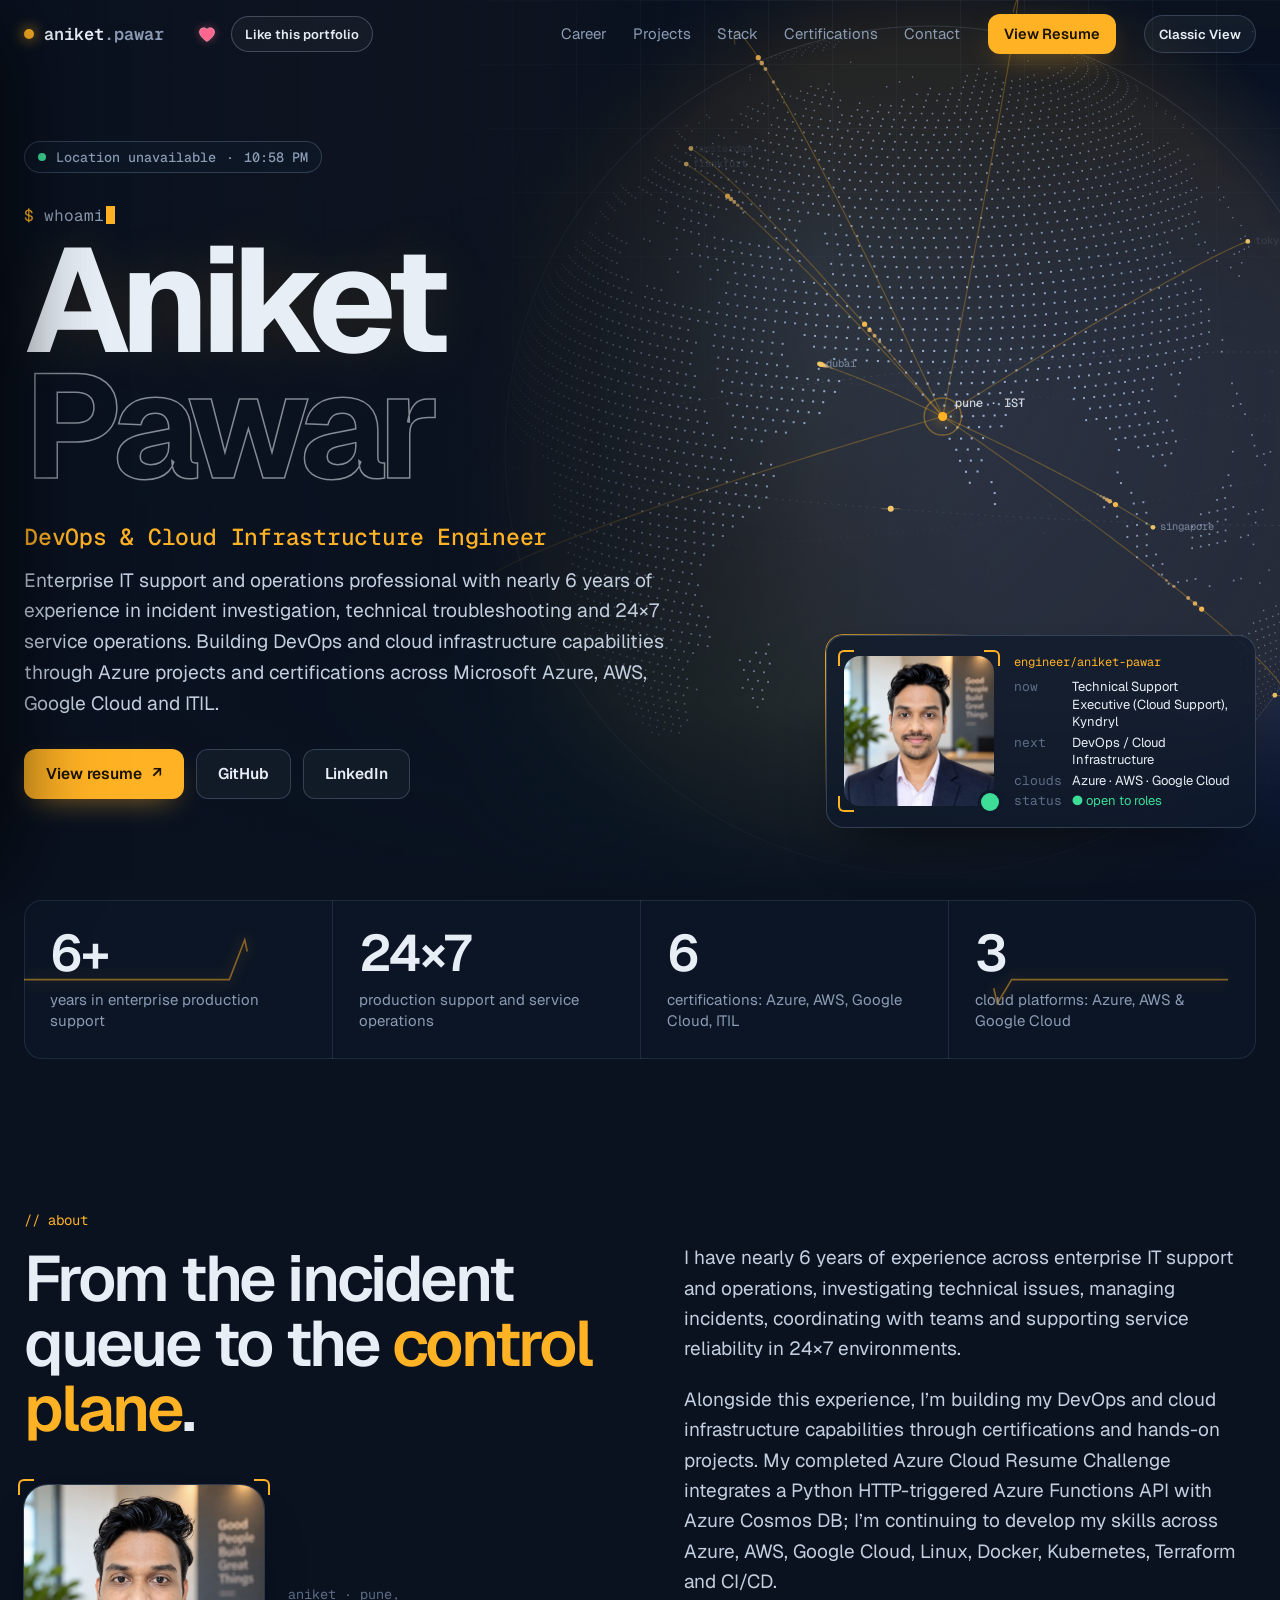
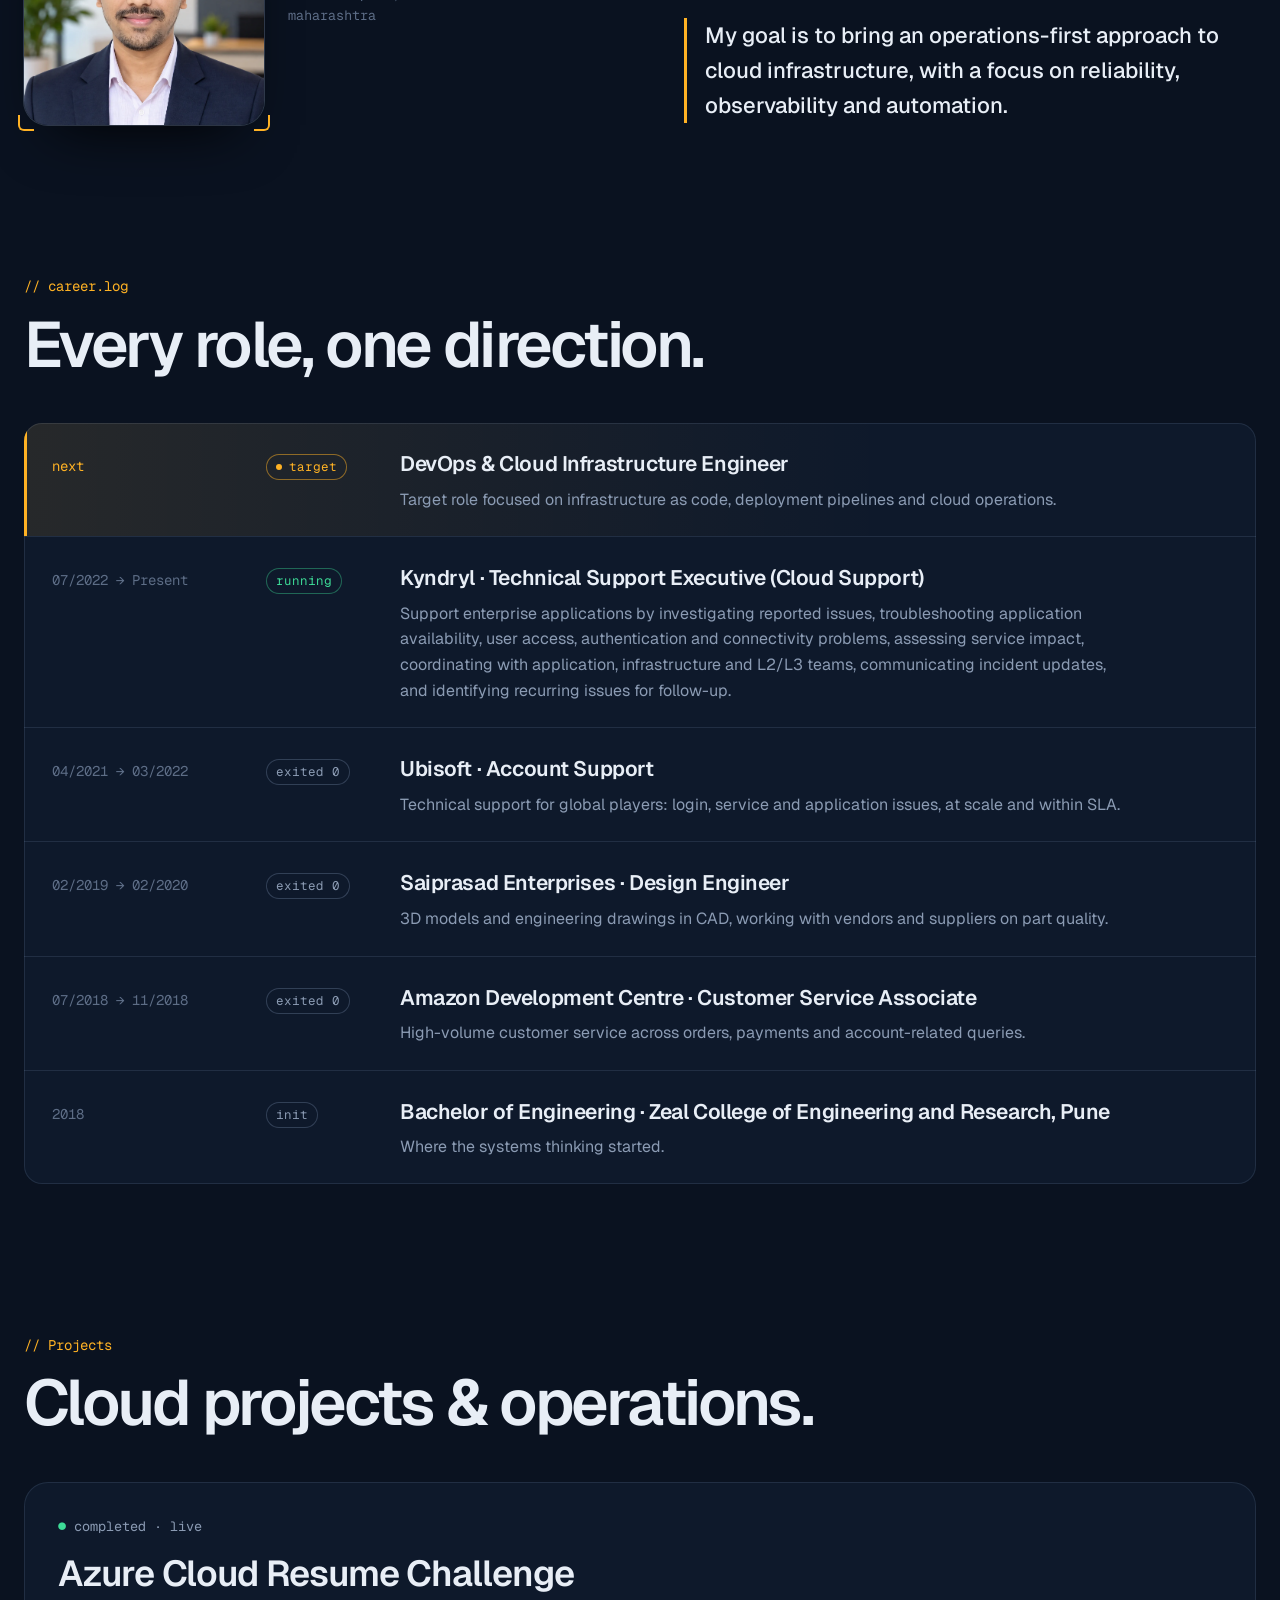
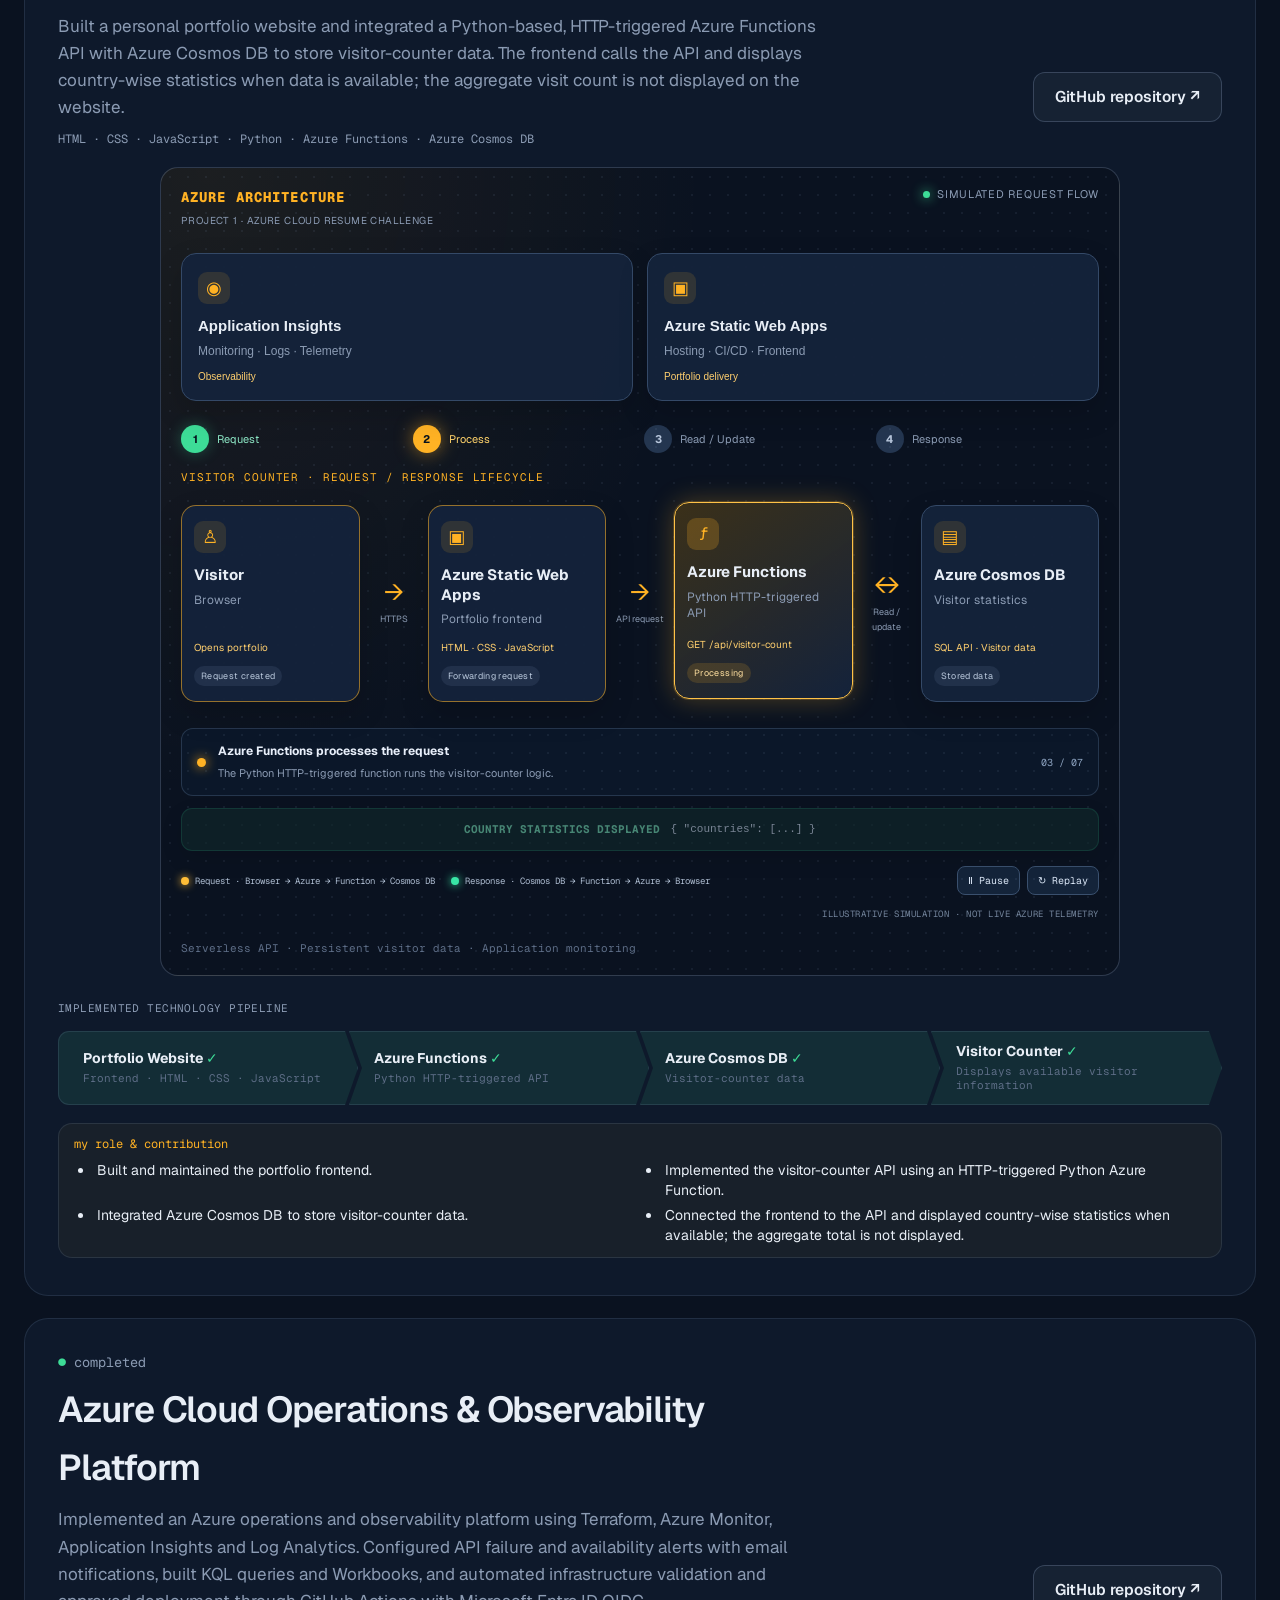
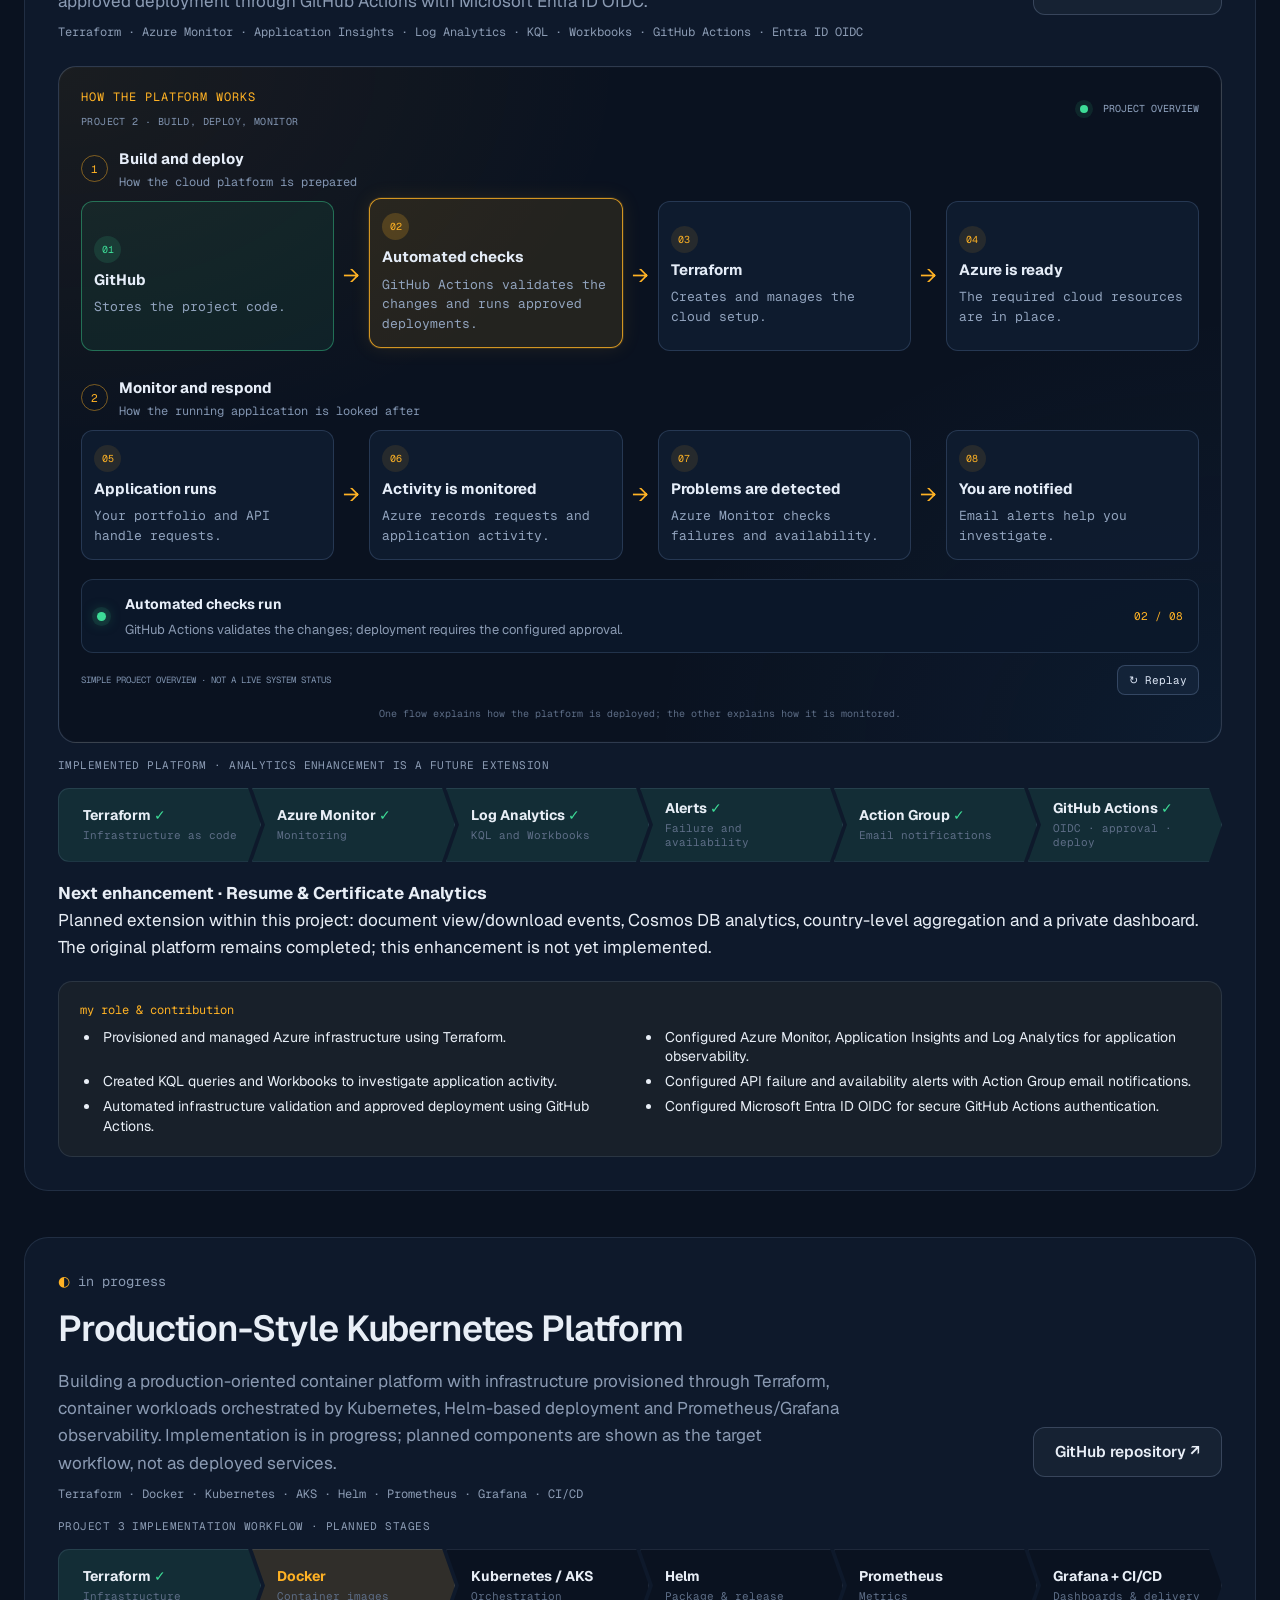
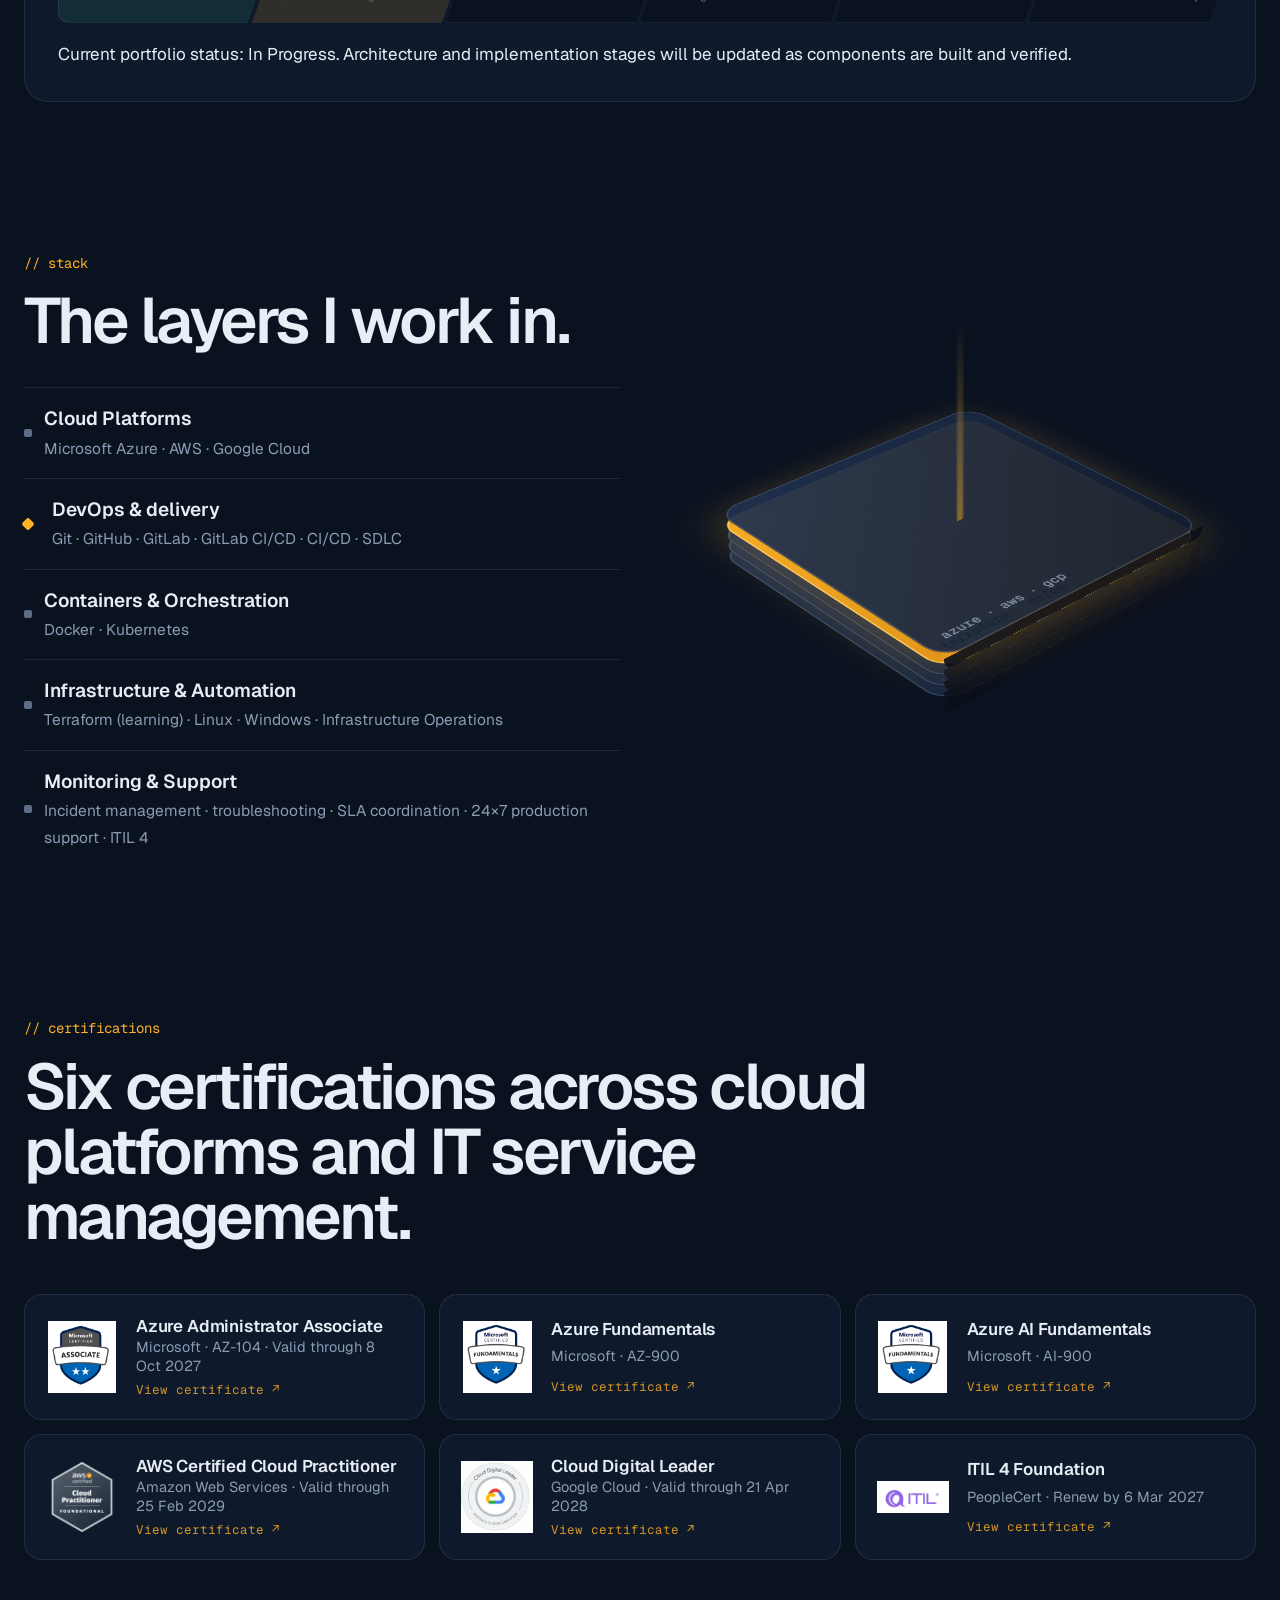
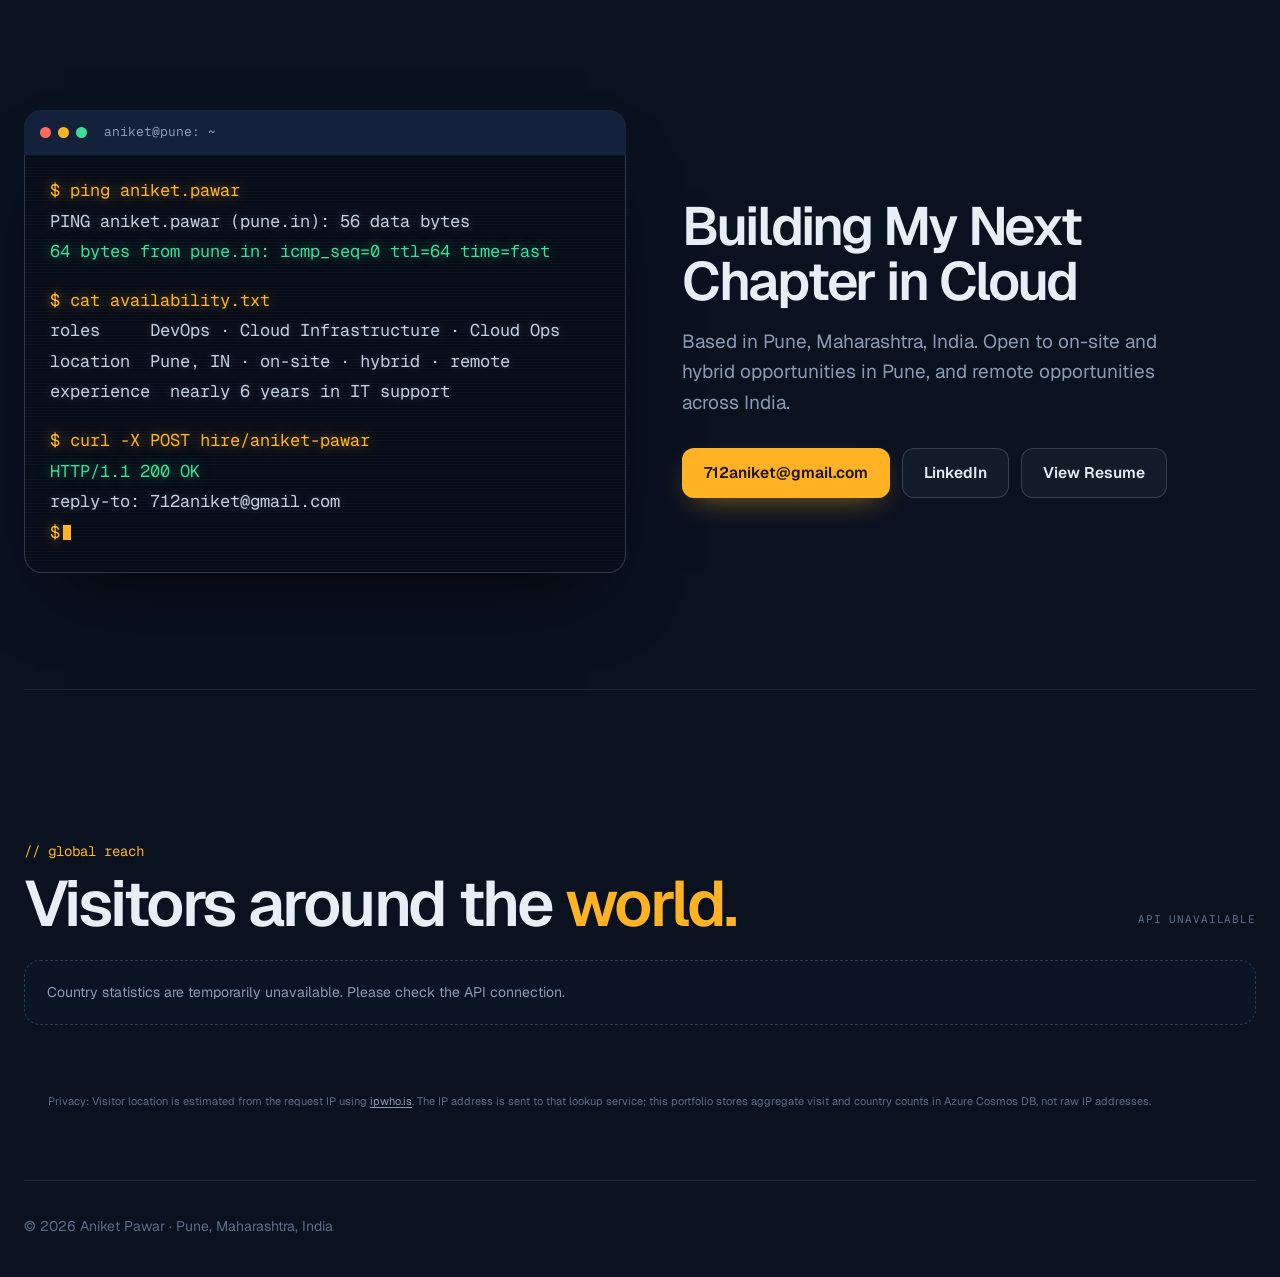
==== commit 2af92d79: "style: compact Project 1 contribution section" ====
--- a/frontend/index.html
+++ b/frontend/index.html
@@ -276,7 +276,7 @@
       <div class="st done"><b>Visitor Counter</b><span>Displays available visitor information</span></div>
     </div>
 
-    <div class="contribution">
+    <div class="contribution project-one-contribution">
       <p class="mono k">my role &amp; contribution</p>
       <ul>
         <li>Built and maintained the portfolio frontend.</li>
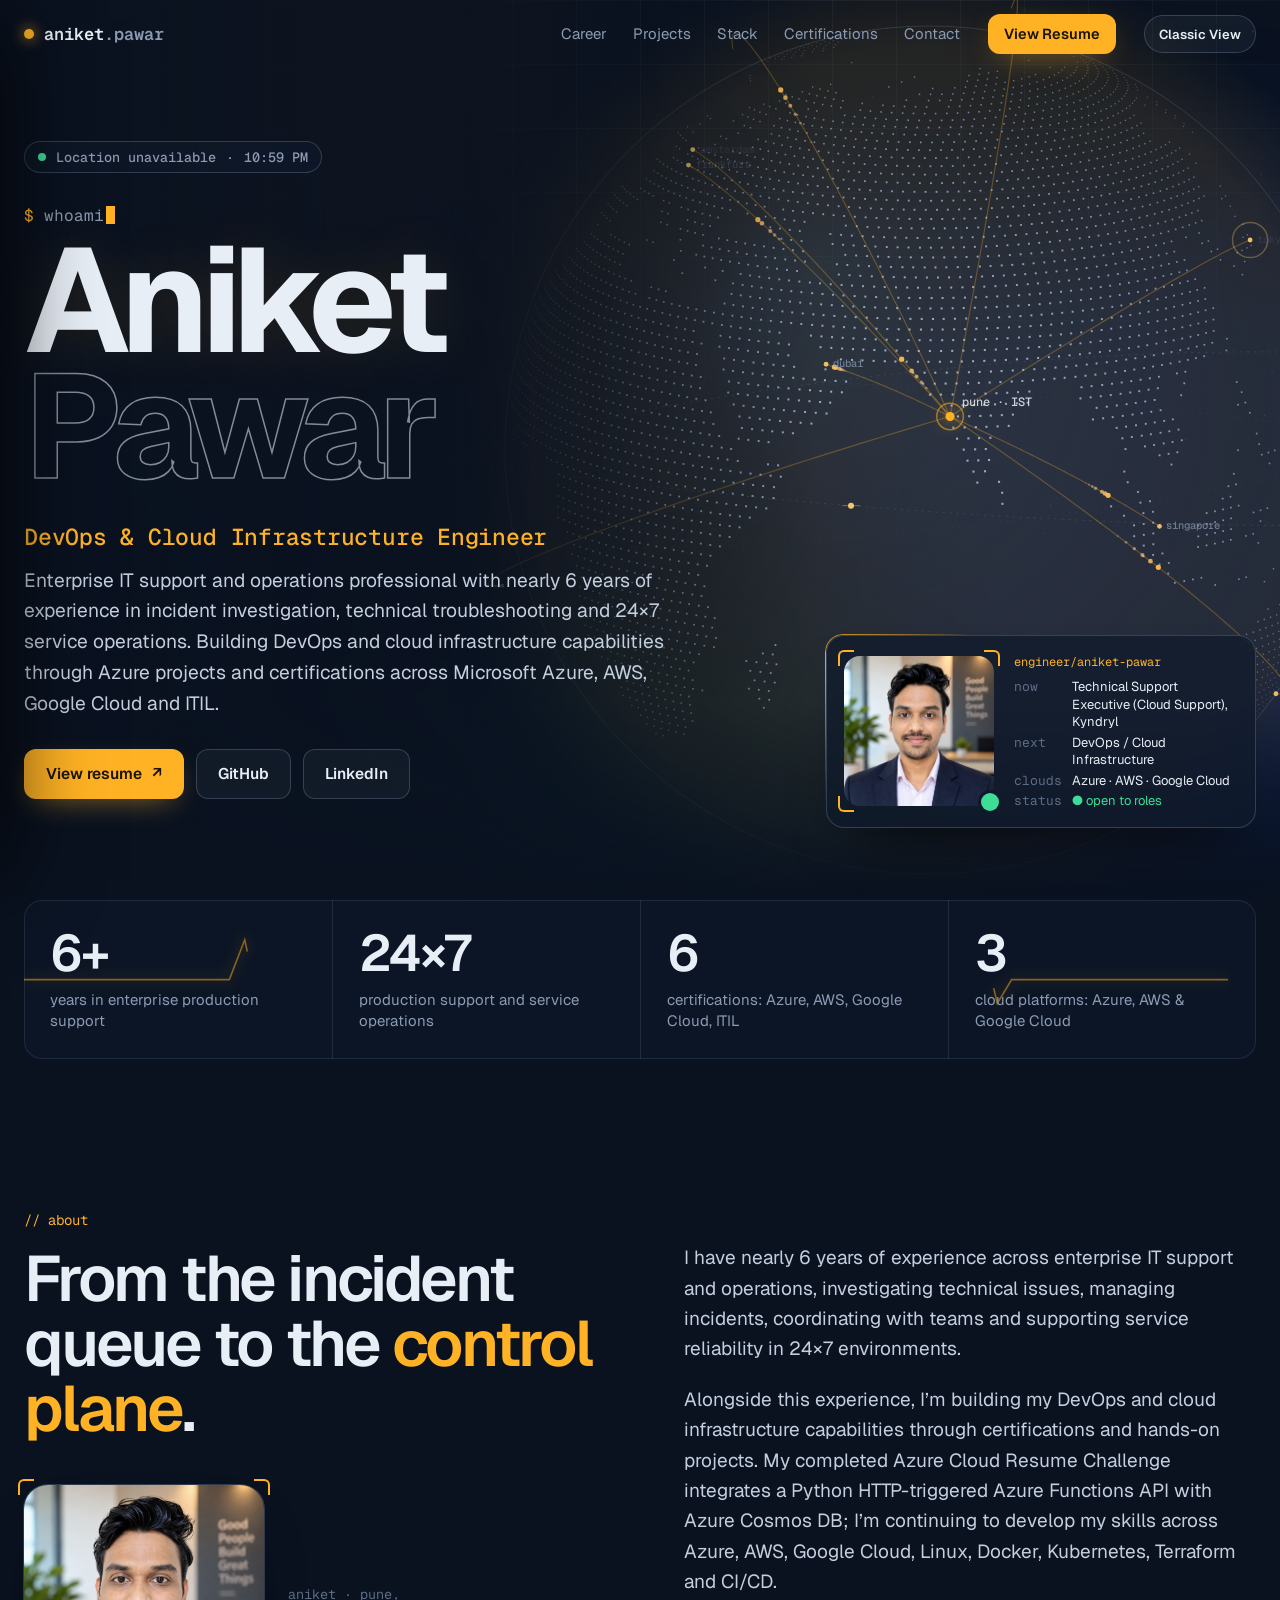
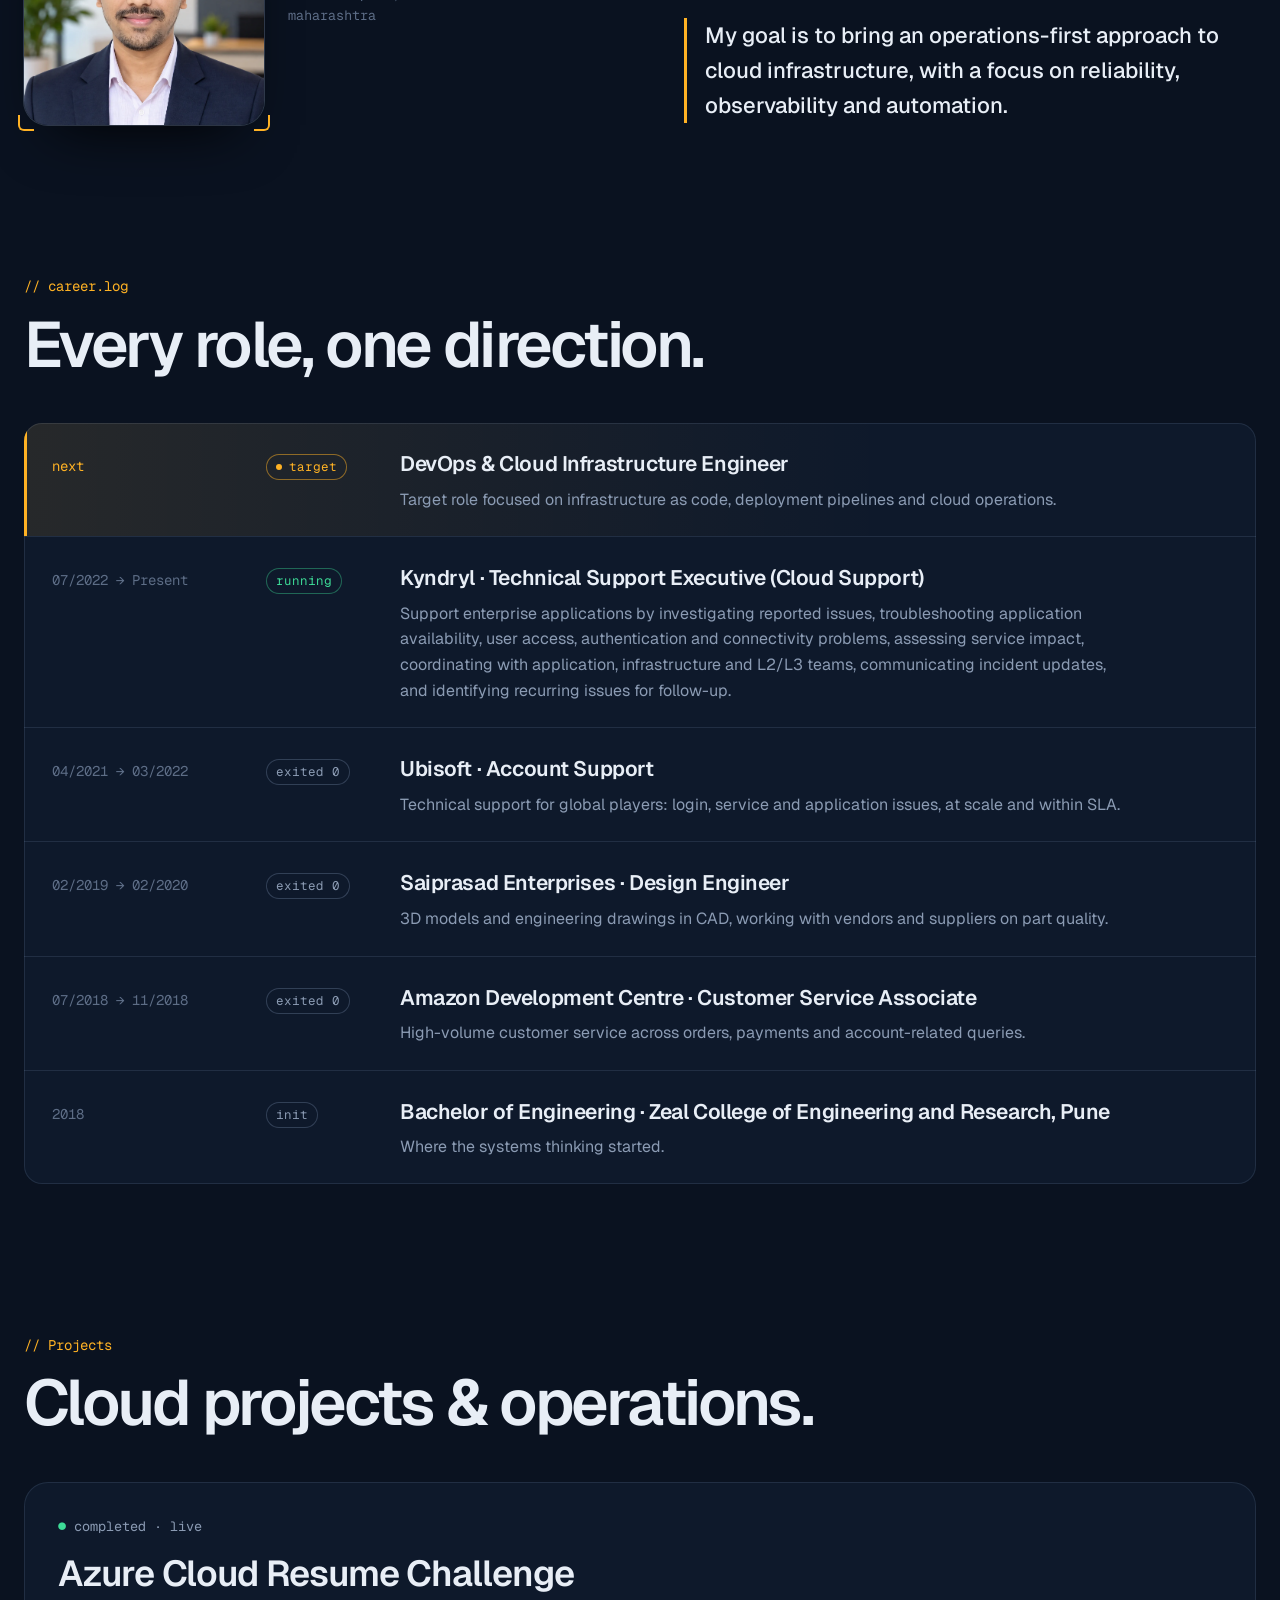
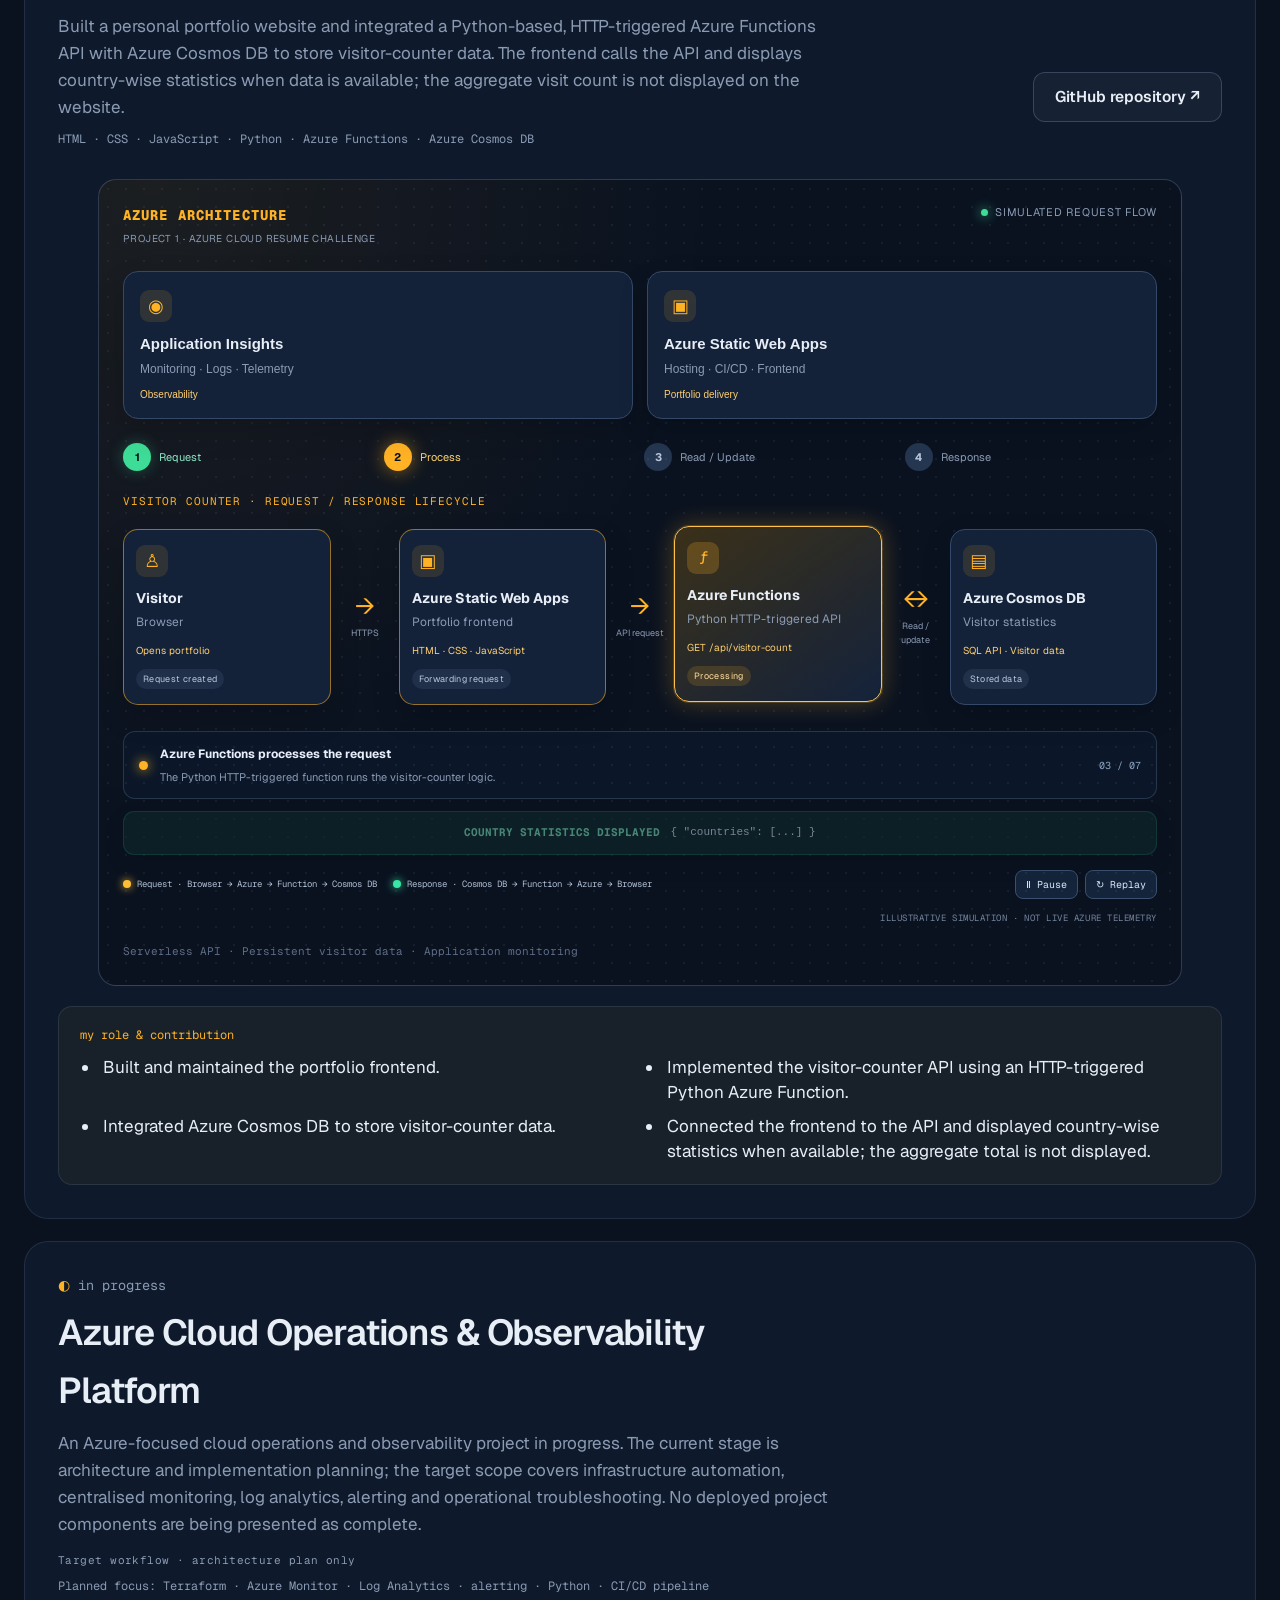
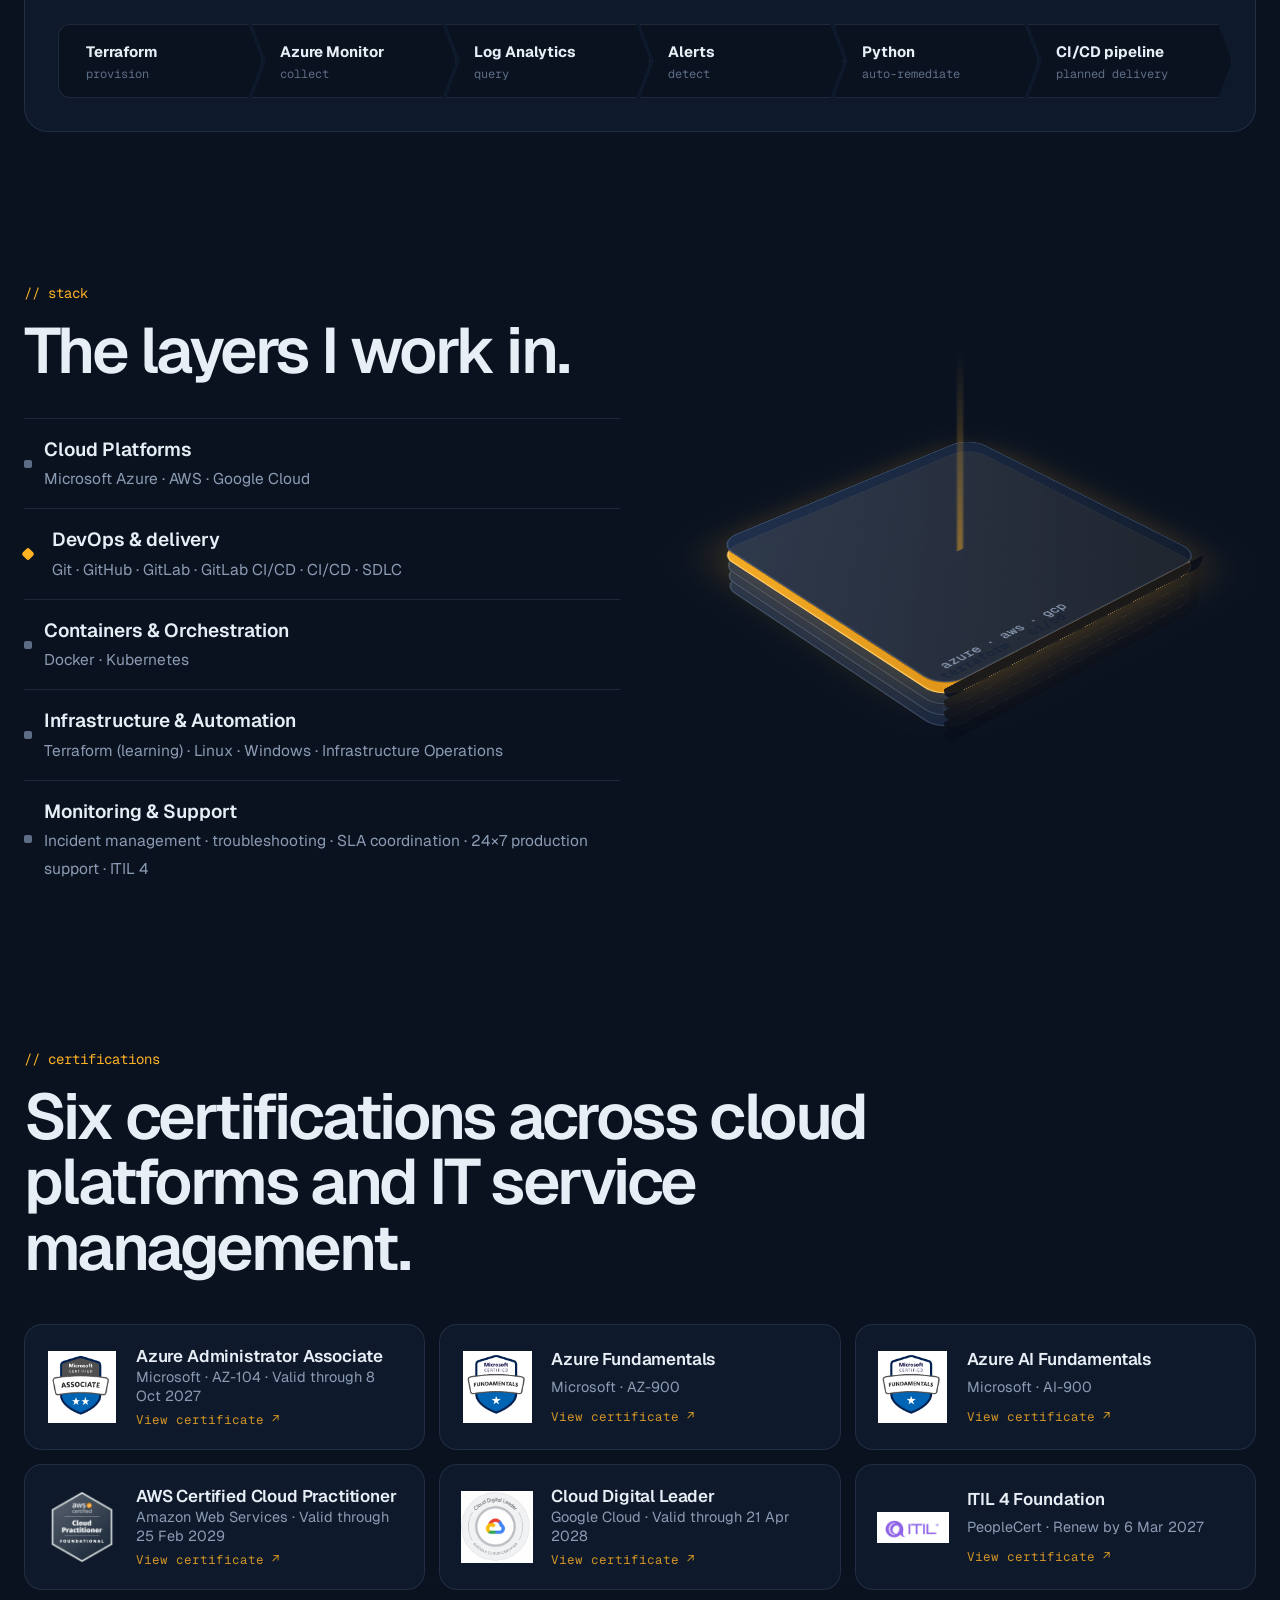
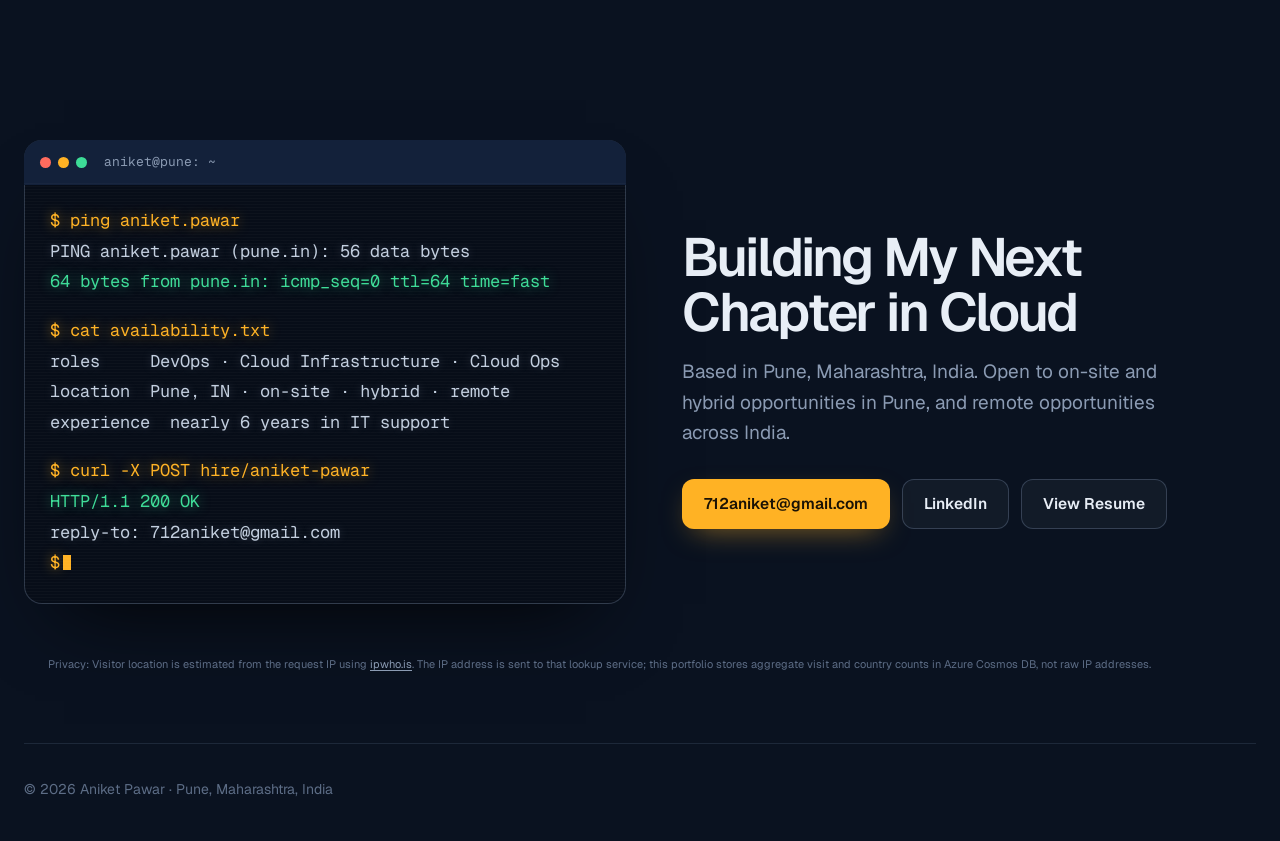
==== commit 8da3d59e: "Revert PR #26: restore main before portfolio promotion" ====
--- a/frontend/index.html
+++ b/frontend/index.html
@@ -54,18 +54,6 @@
 <header class="nav" id="nav">
   <button class="burger" id="burger" type="button" aria-label="Open menu" aria-expanded="false" aria-controls="menu"><span></span><span></span><span></span></button>
   <a class="logo" href="#top" aria-label="Aniket Pawar, home"><span class="dot" aria-hidden="true"></span><span>aniket<span class="m">.pawar</span></span></a>
-  <div class="portfolio-like-control portfolio-like-control--explorer"
-         data-portfolio-like>
-      <button class="portfolio-like-button" type="button"
-              data-like-button aria-pressed="false">
-        <span class="portfolio-like-orb" aria-hidden="true">
-          <svg viewBox="0 0 32 32">
-            <path d="M16 27s-11-6.8-11-14.1A6.2 6.2 0 0 1 16 9.1a6.2 6.2 0 0 1 11 3.8C27 20.2 16 27 16 27Z"/>
-          </svg>
-        </span>
-        <span class="portfolio-like-pill">Like this portfolio</span>
-      </button>
-    </div>
   <nav aria-label="Main">
     <a href="#log">Career</a><a href="#work">Projects</a><a href="#stack">Stack</a><a href="#certs">Certifications</a><a href="#contact">Contact</a>
   </nav>
@@ -141,14 +129,6 @@
       <a class="btn ghost" href="https://www.linkedin.com/in/aniketprakash" target="_blank" rel="noopener">LinkedIn</a>
     </div>
   </div>
-  <div class="portfolio-like-toast portfolio-like-toast--explorer"
-       data-like-toast role="status" aria-live="polite" hidden>
-    <span class="portfolio-like-toast-heart" aria-hidden="true">♥</span>
-    <span><strong>Thank You! ❤️</strong>
-      <small>Your appreciation means a lot.</small></span>
-    <button type="button" data-like-toast-close aria-label="Dismiss">×</button>
-  </div>
-
   <aside class="idcard" aria-label="Profile">
     <div class="ph frame"><img src="assets/aniket-photo.webp" width="261" height="261" alt="Aniket Pawar"><b class="c tl"></b><b class="c tr"></b><b class="c bl"></b><b class="c br"></b><span class="scan"></span><span class="ring"></span></div>
     <div class="idt">
@@ -207,7 +187,7 @@
   <p class="eyebrow mono">// Projects</p>
   <h2>Cloud projects &amp; operations.</h2>
 
-  <article class="proj project-one">
+  <article class="proj">
     <div class="proj-h">
       <div>
         <p class="pstat mono"><span class="ok">●</span> completed · live</p>
@@ -267,16 +247,7 @@
       <p class="arch-disclaimer mono">ILLUSTRATIVE SIMULATION · NOT LIVE AZURE TELEMETRY</p>
       <figcaption class="mono">Serverless API · Persistent visitor data · Application monitoring</figcaption>
     </figure>
-
-    <p class="mono project-diagram-note">IMPLEMENTED TECHNOLOGY PIPELINE</p>
-    <div class="pipe project-pipeline project-one-pipeline" aria-label="Implemented Project 1 visitor counter architecture">
-      <div class="st done"><b>Portfolio Website</b><span>Frontend · HTML · CSS · JavaScript</span></div>
-      <div class="st done"><b>Azure Functions</b><span>Python HTTP-triggered API</span></div>
-      <div class="st done"><b>Azure Cosmos DB</b><span>Visitor-counter data</span></div>
-      <div class="st done"><b>Visitor Counter</b><span>Displays available visitor information</span></div>
-    </div>
-
-    <div class="contribution project-one-contribution">
+    <div class="contribution">
       <p class="mono k">my role &amp; contribution</p>
       <ul>
         <li>Built and maintained the portfolio frontend.</li>
@@ -287,79 +258,24 @@
     </div>
   </article>
 
-  <article class="proj two project-complete">
+  <article class="proj two">
     <div class="proj-h">
       <div>
-        <p class="pstat mono"><span class="ok">●</span> completed</p>
+        <p class="pstat mono"><span class="amber">◐</span> in progress</p>
         <h3>Azure Cloud Operations &amp; Observability Platform</h3>
-        <p>Implemented an Azure operations and observability platform using Terraform, Azure Monitor, Application Insights and Log Analytics. Configured API failure and availability alerts with email notifications, built KQL queries and Workbooks, and automated infrastructure validation and approved deployment through GitHub Actions with Microsoft Entra ID OIDC.</p>
-      </div>
-      <div class="plinks"><a class="btn ghost" href="https://github.com/712Aniket/azure-cloud-operations-observability" target="_blank" rel="noopener">GitHub repository ↗</a></div>
-    </div>
-    <p class="project-techline">Terraform · Azure Monitor · Application Insights · Log Analytics · KQL · Workbooks · GitHub Actions · Entra ID OIDC</p>
-    <figure class="p2-architecture p2-story-flow" id="p2-architecture" aria-label="Simple animated overview of how the platform is deployed and monitored">
-      <div class="p2-arch-head"><div><span class="mono p2-arch-kicker">HOW THE PLATFORM WORKS</span><small>PROJECT 2 · BUILD, DEPLOY, MONITOR</small></div><span class="p2-arch-live"><i></i> PROJECT OVERVIEW</span></div>
-      <div class="story-lane-title"><span>1</span><div><b>Build and deploy</b><small>How the cloud platform is prepared</small></div></div>
-      <div class="story-flow-track p2-story-track" aria-label="GitHub, automated checks and deployment, Terraform, Azure resources">
-        <div class="story-step p2-story-node" data-p2-step="0"><span class="story-step-icon">01</span><b>GitHub</b><small>Stores the project code.</small></div><span class="story-arrow">→</span>
-        <div class="story-step p2-story-node" data-p2-step="1"><span class="story-step-icon">02</span><b>Automated checks</b><small>GitHub Actions validates the changes and runs approved deployments.</small></div><span class="story-arrow">→</span>
-        <div class="story-step p2-story-node" data-p2-step="2"><span class="story-step-icon">03</span><b>Terraform</b><small>Creates and manages the cloud setup.</small></div><span class="story-arrow">→</span>
-        <div class="story-step p2-story-node" data-p2-step="3"><span class="story-step-icon">04</span><b>Azure is ready</b><small>The required cloud resources are in place.</small></div>
-      </div>
-      <div class="story-lane-title p2-monitor-title"><span>2</span><div><b>Monitor and respond</b><small>How the running application is looked after</small></div></div>
-      <div class="story-flow-track p2-story-track" aria-label="Application activity, monitoring, problem detection, email notification and investigation">
-        <div class="story-step p2-story-node" data-p2-step="4"><span class="story-step-icon">05</span><b>Application runs</b><small>Your portfolio and API handle requests.</small></div><span class="story-arrow">→</span>
-        <div class="story-step p2-story-node" data-p2-step="5"><span class="story-step-icon">06</span><b>Activity is monitored</b><small>Azure records requests and application activity.</small></div><span class="story-arrow">→</span>
-        <div class="story-step p2-story-node" data-p2-step="6"><span class="story-step-icon">07</span><b>Problems are detected</b><small>Azure Monitor checks failures and availability.</small></div><span class="story-arrow">→</span>
-        <div class="story-step p2-story-node" data-p2-step="7"><span class="story-step-icon">08</span><b>You are notified</b><small>Email alerts help you investigate.</small></div>
-      </div>
-      <div class="p2-arch-status story-flow-caption" aria-live="polite"><span class="p2-arch-pulse"></span><div><b id="p2-arch-step-title">The project code is stored in GitHub</b><p id="p2-arch-step-copy">The journey begins with the code and configuration for the platform.</p></div><span class="p2-arch-counter" id="p2-arch-counter">01 / 08</span></div>
-      <div class="p2-arch-footer"><span class="mono">SIMPLE PROJECT OVERVIEW · NOT A LIVE SYSTEM STATUS</span><button type="button" id="p2-arch-replay">↻ Replay</button></div>
-      <figcaption>One flow explains how the platform is deployed; the other explains how it is monitored.</figcaption>
-    </figure>
-    <p class="mono project-diagram-note">IMPLEMENTED PLATFORM · ANALYTICS ENHANCEMENT IS A FUTURE EXTENSION</p>
-    <div class="pipe project-pipeline" aria-label="Project 2 completed workflow">
-      <div class="st done"><b>Terraform</b><span>Infrastructure as code</span></div>
-      <div class="st done"><b>Azure Monitor</b><span>Monitoring</span></div>
-      <div class="st done"><b>Log Analytics</b><span>KQL and Workbooks</span></div>
-      <div class="st done"><b>Alerts</b><span>Failure and availability</span></div>
-      <div class="st done"><b>Action Group</b><span>Email notifications</span></div>
-      <div class="st done"><b>GitHub Actions</b><span>OIDC · approval · deploy</span></div>
-    </div>
-    <div class="project-extension-note"><span class="extension-pulse" aria-hidden="true"></span><div><b>Next enhancement · Resume &amp; Certificate Analytics</b><p>Planned extension within this project: document view/download events, Cosmos DB analytics, country-level aggregation and a private dashboard. The original platform remains completed; this enhancement is not yet implemented.</p></div></div>
-
-    <div class="contribution project-two-contribution">
-      <p class="mono k">my role &amp; contribution</p>
-      <ul>
-        <li>Provisioned and managed Azure infrastructure using Terraform.</li>
-        <li>Configured Azure Monitor, Application Insights and Log Analytics for application observability.</li>
-        <li>Created KQL queries and Workbooks to investigate application activity.</li>
-        <li>Configured API failure and availability alerts with Action Group email notifications.</li>
-        <li>Automated infrastructure validation and approved deployment using GitHub Actions.</li>
-        <li>Configured Microsoft Entra ID OIDC for secure GitHub Actions authentication.</li>
-      </ul>
-    </div>
-</article>
-
-  <article class="proj three project-progress">
-    <div class="proj-h"><div><p class="pstat mono"><span class="amber">◐</span> in progress</p><h3>Production-Style Kubernetes Platform</h3><p>Building a production-oriented container platform with infrastructure provisioned through Terraform, container workloads orchestrated by Kubernetes, Helm-based deployment and Prometheus/Grafana observability. Implementation is in progress; planned components are shown as the target workflow, not as deployed services.</p></div>
-      <div class="plinks">
-        <a class="btn ghost" href="https://github.com/712Aniket/production-style-kubernetes-platform" target="_blank" rel="noopener noreferrer">GitHub repository ↗</a>
-      </div>
-    </div>
-    <p class="project-techline">Terraform · Docker · Kubernetes · AKS · Helm · Prometheus · Grafana · CI/CD</p>
-    <p class="mono project-diagram-note">PROJECT 3 IMPLEMENTATION WORKFLOW · PLANNED STAGES</p>
-    <div class="pipe project-pipeline project-three-pipeline" aria-label="Project 3 implementation stages">
-      <div class="st done"><b>Terraform</b><span>Infrastructure</span></div>
-      <div class="st cur"><b>Docker</b><span>Container images</span></div>
-      <div class="st"><b>Kubernetes / AKS</b><span>Orchestration</span></div>
-      <div class="st"><b>Helm</b><span>Package &amp; release</span></div>
-      <div class="st"><b>Prometheus</b><span>Metrics</span></div>
-      <div class="st"><b>Grafana + CI/CD</b><span>Dashboards &amp; delivery</span></div>
-    </div>
-
-    <p class="project-note">Current portfolio status: In Progress. Architecture and implementation stages will be updated as components are built and verified.</p>
-
+        <p>An Azure-focused cloud operations and observability project in progress. The current stage is architecture and implementation planning; the target scope covers infrastructure automation, centralised monitoring, log analytics, alerting and operational troubleshooting. No deployed project components are being presented as complete.</p>
+      </div>
+    </div>
+    <p class="mono project-diagram-note">Target workflow · architecture plan only</p>
+    <p class="project-techline">Planned focus: Terraform · Azure Monitor · Log Analytics · alerting · Python · CI/CD pipeline</p>
+    <div class="pipe" id="pipe">
+      <div class="st"><b>Terraform</b><span>provision</span></div>
+      <div class="st"><b>Azure Monitor</b><span>collect</span></div>
+      <div class="st"><b>Log Analytics</b><span>query</span></div>
+      <div class="st"><b>Alerts</b><span>detect</span></div>
+      <div class="st"><b>Python</b><span>auto-remediate</span></div>
+      <div class="st"><b>CI/CD pipeline</b><span>planned delivery</span></div>
+    </div>
   </article>
 
 </section>
@@ -436,7 +352,7 @@
 </main>
 
 <!-- COUNTRY-WISE VISITORS -->
-<section class="country-stats wrap" aria-labelledby="country-title">
+<section class="country-stats wrap" aria-labelledby="country-title" hidden>
   <div class="country-head">
     <div><p class="eyebrow mono">// global reach</p><h2 id="country-title">Visitors around the <em>world.</em></h2></div>
     <p class="country-note mono" id="country-status" aria-live="polite">Country statistics appear when data is available.</p>
@@ -465,6 +381,4 @@
 
 
   <script src="resume-viewer.js" defer></script>
-  <script src="engagement-analytics.js" defer></script>
-  <script src="portfolio-like.js" defer></script>
 </body></html>
--- a/frontend/style.css
+++ b/frontend/style.css
@@ -1047,784 +1047,3 @@
   #modal .mclose{width:36px;height:36px;min-width:36px;font-size:17px}
   #modal .document-image-stage{margin:0 8px 8px;padding:6px}
 }
-
-/* Project 2: animated Azure Cloud Operations architecture */
-.p2-architecture{position:relative;overflow:hidden;margin-top:24px;padding:24px;border:1px solid var(--line2);border-radius:18px;background:radial-gradient(75% 90% at 0% 0%,rgba(255,178,36,.07),transparent 65%),radial-gradient(70% 90% at 100% 100%,rgba(48,133,220,.09),transparent 70%),#0a1220;box-shadow:inset 0 0 0 1px rgba(255,255,255,.015)}
-.p2-architecture:before{content:"";position:absolute;inset:0;pointer-events:none;opacity:.28;background-image:radial-gradient(rgba(150,175,210,.2) .7px,transparent .7px);background-size:18px 18px}
-.p2-arch-head,.p2-arch-section-label,.p2-arch-lane,.p2-arch-branch,.p2-arch-divider,.p2-arch-workbook,.p2-arch-status,.p2-arch-footer,.p2-architecture figcaption{position:relative;z-index:1}
-.p2-arch-head{display:flex;justify-content:space-between;align-items:center;gap:14px;margin-bottom:25px}.p2-arch-kicker{display:block;color:var(--amber);font-size:12px;letter-spacing:.08em}.p2-arch-head small{display:block;margin-top:5px;color:var(--mute);font:10px var(--mono);letter-spacing:.04em}.p2-arch-live{white-space:nowrap;color:var(--mute);font:10px var(--mono)}.p2-arch-live i,.p2-arch-pulse{display:inline-block;width:7px;height:7px;margin-right:7px;border-radius:50%;background:var(--ok);box-shadow:0 0 12px var(--ok);animation:p2Pulse 1.8s infinite}
-.p2-arch-section-label,.p2-arch-divider{margin:18px 0 12px;color:#8da2bf;font-size:10px;letter-spacing:.08em;text-align:center}
-.p2-arch-lane{display:flex;align-items:stretch;justify-content:center;gap:10px;flex-wrap:wrap}
-.p2-arch-node{position:relative;min-width:145px;flex:1 1 145px;max-width:230px;padding:15px 13px;border:1px solid rgba(115,146,190,.25);border-radius:11px;background:rgba(17,31,52,.88);text-align:center;transition:border-color .35s,background .35s,box-shadow .35s,transform .35s}
-.p2-simple-flow .p2-arch-node{max-width:250px;min-width:160px}.p2-deploy-summary{position:relative;z-index:1;max-width:850px;margin:14px auto 18px;padding:15px 18px;border:1px solid rgba(70,160,220,.3);border-radius:11px;background:rgba(36,104,155,.09);text-align:center}.p2-deploy-summary b{display:block;color:#e6edf8;font-size:13px}.p2-deploy-summary span{display:block;max-width:720px;margin:7px auto 0;color:#8da2bf;font:11px/1.6 var(--mono)}
-.p2-arch-node b,.p2-arch-workbook b{display:block;color:#e6edf8;font-size:12px}.p2-arch-node small{display:block;margin-top:5px;color:#8da2bf;font:10px/1.45 var(--mono)}.p2-arch-node.is-flow-active{transform:translateY(-3px);border-color:rgba(255,178,36,.85);background:rgba(255,178,36,.12);box-shadow:0 0 0 1px rgba(255,178,36,.15),0 0 22px rgba(255,178,36,.12)}.p2-arch-node.is-flow-active b{color:var(--amber)}.p2-arch-node.is-flow-done{border-color:rgba(61,220,151,.38);background:rgba(61,220,151,.055)}.p2-arch-arrow{align-self:center;color:var(--amber);font-size:21px;text-shadow:0 0 12px rgba(255,178,36,.45);animation:p2Arrow 1.6s ease-in-out infinite}.p2-arch-branch{display:flex;align-items:center;justify-content:center;gap:12px;margin:12px auto;color:#91a4c0;font:10px var(--mono)}.p2-arch-arrow-down{color:var(--amber);font-size:20px;animation:p2Down 1.4s ease-in-out infinite}.p2-state-node{flex:0 1 245px}.p2-arch-divider{display:flex;align-items:center;gap:14px;margin:24px 0 16px}.p2-arch-divider:before,.p2-arch-divider:after{content:"";height:1px;flex:1;background:linear-gradient(90deg,transparent,rgba(118,148,190,.35))}.p2-arch-divider:after{transform:scaleX(-1)}.p2-workload-lane .p2-arch-node{max-width:270px}.p2-observe-lane .p2-arch-node{border-color:rgba(68,157,220,.28)}.p2-arch-workbook{max-width:400px;margin:16px auto 0;padding:13px 16px;border:1px solid rgba(70,160,220,.32);border-radius:10px;background:rgba(36,104,155,.1);text-align:center}.p2-arch-workbook span{display:block;margin-top:5px;color:#8da2bf;font:10px var(--mono)}.p2-arch-status{display:flex;align-items:center;gap:12px;margin-top:22px;padding:13px 15px;border:1px solid rgba(120,153,194,.22);border-radius:12px;background:rgba(12,25,43,.88)}.p2-arch-status b{display:block;color:#e8effa;font-size:12px}.p2-arch-status p{margin:4px 0 0;color:var(--mute);font-size:11px;line-height:1.5}.p2-arch-counter{margin-left:auto;white-space:nowrap;color:var(--amber);font:11px var(--mono)}.p2-arch-footer{display:flex;justify-content:space-between;align-items:center;gap:12px;margin-top:13px}.p2-arch-footer>span{color:#7f93af;font-size:9px}.p2-arch-footer button{padding:7px 11px;border:1px solid rgba(130,157,194,.3);border-radius:8px;background:rgba(22,38,61,.8);color:#dce6f5;font:11px var(--mono);cursor:pointer}.p2-arch-footer button:hover{border-color:var(--amber);color:var(--amber)}.p2-architecture figcaption{margin-top:13px;color:var(--dim);font:10px var(--mono);text-align:center}
-@keyframes p2Pulse{50%{box-shadow:0 0 0 5px rgba(61,220,151,.08),0 0 15px var(--ok)}}@keyframes p2Arrow{50%{transform:translateX(4px);opacity:.65}}@keyframes p2Down{50%{transform:translateY(4px);opacity:.6}}
-@media(max-width:760px){.p2-architecture{padding:17px 12px}.p2-arch-head{align-items:flex-start;flex-direction:column}.p2-arch-lane{display:grid;grid-template-columns:1fr;gap:7px}.p2-arch-node{max-width:none;min-width:0}.p2-simple-flow .p2-arch-node{max-width:none;min-width:0}.p2-deploy-summary{padding:12px}.p2-arch-arrow{transform:rotate(90deg);justify-self:center;line-height:15px}.p2-arch-arrow-down{font-size:17px}.p2-arch-status{align-items:flex-start}.p2-arch-counter{font-size:9px}.p2-arch-footer{align-items:flex-start;flex-direction:column}}
-@media(prefers-reduced-motion:reduce){.p2-arch-live i,.p2-arch-pulse,.p2-arch-arrow,.p2-arch-arrow-down{animation:none!important}.p2-arch-node{transition:none}}
-
-
-/* Simple, recruiter-friendly project story flows (Project 1 + Project 2). */
-.project-story-flow,.p2-story-flow{position:relative;overflow:hidden;margin:24px 0 12px;padding:22px;border:1px solid var(--line2);border-radius:18px;background:radial-gradient(75% 90% at 0% 0%,rgba(255,178,36,.065),transparent 65%),radial-gradient(70% 90% at 100% 100%,rgba(48,133,220,.08),transparent 70%),#0a1220}
-.story-flow-heading{display:flex;justify-content:space-between;align-items:center;gap:12px;margin-bottom:18px}.story-flow-heading>span,.p2-arch-kicker{color:var(--amber);font:12px var(--mono);letter-spacing:.08em}.story-flow-heading small,.p2-arch-head small{color:#8295b1;font:10px var(--mono)}
-.story-flow-track{display:flex;align-items:stretch;gap:9px}.story-step{position:relative;display:flex;flex:1 1 0;min-width:0;flex-direction:column;justify-content:center;gap:7px;padding:17px 15px;border:1px solid rgba(112,145,190,.25);border-radius:12px;background:rgba(15,29,48,.88);transition:border-color .35s,background .35s,transform .35s,box-shadow .35s}.story-step-icon{display:inline-flex;width:27px;height:27px;align-items:center;justify-content:center;border-radius:50%;background:rgba(255,178,36,.1);color:var(--amber);font:10px var(--mono)}.story-step b{color:#e5edf8;font-size:13px;line-height:1.35}.story-step small{color:#91a3bd;font:11px/1.5 var(--mono)}.story-arrow{align-self:center;color:var(--amber);font-size:21px;animation:p2Arrow 1.6s ease-in-out infinite}.story-step.is-flow-active{transform:translateY(-3px);border-color:rgba(255,178,36,.8);background:rgba(255,178,36,.105);box-shadow:0 0 0 1px rgba(255,178,36,.12),0 0 20px rgba(255,178,36,.1)}.story-step.is-flow-active .story-step-icon{background:rgba(255,178,36,.2)}.story-step.is-flow-done{border-color:rgba(61,220,151,.42);background:rgba(61,220,151,.07)}.story-step.is-flow-done .story-step-icon{background:rgba(61,220,151,.13);color:#3ddc97}
-.story-flow-caption{display:flex;align-items:center;gap:12px;margin-top:17px;padding:13px 15px;border:1px solid rgba(120,153,194,.22);border-radius:12px;background:rgba(12,25,43,.88)}.story-flow-caption>div{min-width:0}.story-flow-caption b{display:block;color:#e8effa;font-size:12px}.story-flow-caption p{margin:4px 0 0;color:var(--mute);font-size:11px;line-height:1.5}.story-flow-pulse,.p2-arch-pulse{width:9px;height:9px;flex:0 0 9px;border-radius:50%;background:#3ddc97;box-shadow:0 0 0 5px rgba(61,220,151,.1),0 0 14px rgba(61,220,151,.55)}.story-flow-count,.p2-arch-counter{margin-left:auto;white-space:nowrap;color:var(--amber);font:11px var(--mono)}.story-flow-footer{display:flex;justify-content:space-between;align-items:center;gap:12px;margin-top:12px}.story-flow-footer>span,.p2-arch-footer>span{color:#7f93af;font-size:9px}.story-flow-footer button,.p2-arch-footer button{padding:7px 11px;border:1px solid rgba(130,157,194,.3);border-radius:8px;background:rgba(22,38,61,.8);color:#dce6f5;font:11px var(--mono);cursor:pointer}.story-flow-footer button:hover,.p2-arch-footer button:hover{border-color:var(--amber);color:var(--amber)}
-.p2-arch-head{display:flex;justify-content:space-between;align-items:center;gap:12px;margin-bottom:19px}.p2-arch-head>div{display:flex;flex-direction:column;gap:5px}.p2-arch-live{display:flex;align-items:center;gap:8px;color:#91a4c0;font:10px var(--mono)}.p2-arch-live i{width:8px;height:8px;border-radius:50%;background:#3ddc97;box-shadow:0 0 0 5px rgba(61,220,151,.1)}.story-lane-title{display:flex;align-items:center;gap:11px;margin:18px 0 11px}.story-lane-title>span{display:flex;width:27px;height:27px;align-items:center;justify-content:center;border:1px solid rgba(255,178,36,.45);border-radius:50%;color:var(--amber);font:11px var(--mono)}.story-lane-title b{display:block;color:#e7eef9;font-size:13px}.story-lane-title small{display:block;margin-top:3px;color:#8295b1;font:10px var(--mono)}.p2-monitor-title{margin-top:25px}.p2-story-track .story-step{padding:14px 12px}.p2-arch-status{margin-top:19px}.p2-arch-footer{display:flex;justify-content:space-between;align-items:center;gap:12px;margin-top:12px}.p2-story-flow figcaption{margin-top:12px;color:var(--dim);font:10px var(--mono);text-align:center}
-@media(max-width:760px){.project-story-flow,.p2-story-flow{padding:16px 12px}.story-flow-heading,.p2-arch-head{align-items:flex-start;flex-direction:column}.story-flow-track{display:grid;grid-template-columns:1fr;gap:7px}.story-step{padding:13px}.story-arrow{transform:rotate(90deg);justify-self:center;line-height:14px}.story-flow-caption{align-items:flex-start}.story-flow-count,.p2-arch-counter{font-size:9px}.story-flow-footer,.p2-arch-footer{align-items:flex-start;flex-direction:column}}
-@media(prefers-reduced-motion:reduce){.story-arrow{animation:none}.story-step{transition:none}}
-
-/* Project 1 implemented architecture pipeline */
-.project-one-pipeline { grid-template-columns: repeat(4, minmax(0, 1fr)); }
-@media (max-width: 760px) { .project-one-pipeline { grid-template-columns: repeat(2, minmax(0, 1fr)) !important; } }
-
-
-/* Project 1 architecture sizing and pipeline placement */
-.arch-live.arch-showcase {
-  width: min(100%, 960px);
-  max-width: 960px;
-  margin: 18px auto 24px;
-  padding: 18px 20px;
-}
-
-.project-one-pipeline {
-  width: 100%;
-  margin: 16px 0 22px;
-}
-
-@media (max-width: 760px) {
-  .arch-live.arch-showcase {
-    width: 100%;
-    padding: 14px 12px;
-    margin: 14px auto 20px;
-  }
-}
-
-
-/* Unified compact project pipelines: same chevron language across all projects. */
-.project-pipeline { width:100%; margin:14px 0 18px; display:grid; gap:0; align-items:stretch; }
-.project-one-pipeline { grid-template-columns:repeat(4,minmax(0,1fr)); }
-.project-two-pipeline,.project-three-pipeline { grid-template-columns:repeat(6,minmax(0,1fr)); }
-.project-pipeline .st,
-.project-pipeline .st:first-child { min-width:0; min-height:74px; height:74px; box-sizing:border-box; display:flex; flex-direction:column; justify-content:center; padding:10px 16px 10px 20px; margin-right:-9px; border-radius:0; clip-path:polygon(0 0,calc(100% - 13px) 0,100% 50%,calc(100% - 13px) 100%,0 100%,13px 50%); overflow:hidden; }
-.project-pipeline .st:first-child { clip-path:polygon(0 0,calc(100% - 13px) 0,100% 50%,calc(100% - 13px) 100%,0 100%); border-radius:11px 0 0 11px; }
-.project-pipeline .st:last-child { margin-right:0; border-radius:0 11px 11px 0; }
-.project-pipeline .st b { padding-left:5px; font-size:14px; line-height:1.2; white-space:normal; }
-.project-pipeline .st span { padding-left:5px; margin-top:5px; font-size:11px; line-height:1.25; overflow-wrap:anywhere; }
-.project-pipeline .st.done { animation:projectFirefly 3.8s ease-in-out infinite; }
-.project-pipeline .st.done:nth-child(2) { animation-delay:.55s; }
-.project-pipeline .st.done:nth-child(3) { animation-delay:1.1s; }
-.project-pipeline .st.done:nth-child(4) { animation-delay:1.65s; }
-.project-pipeline .st.done:nth-child(5) { animation-delay:2.2s; }
-.project-pipeline .st.done:nth-child(6) { animation-delay:2.75s; }
-.project-pipeline .st.cur { animation:stageGlow 2.3s ease-in-out infinite alternate; }
-@keyframes projectFirefly { 0%,100% { box-shadow:inset 0 0 0 1px rgba(61,220,151,.12),0 0 0 rgba(61,220,151,0); filter:brightness(.88); } 48% { box-shadow:inset 0 0 0 1px rgba(61,220,151,.42),0 0 15px rgba(61,220,151,.12); filter:brightness(1.08); } }
-.project-one-contribution { margin:8px 0 4px; padding:12px 16px; }
-.project-one-contribution .k,.project-two-contribution .k { margin:0 0 7px; font-size:12px; }
-.project-one-contribution ul,.project-two-contribution ul { grid-template-columns:repeat(2,minmax(0,1fr)); gap:5px 24px; }
-.project-one-contribution li,.project-two-contribution li { font-size:14px; line-height:1.42; }
-.project-intro-note { margin:10px 0 0; padding:10px 14px; border-left:2px solid var(--amber); background:rgba(255,178,36,.045); color:var(--mute); font-size:13px; line-height:1.55; }
-/* Make Project 1's four-step story the visual focus; contextual service cards are intentionally omitted. */
-.arch-showcase { max-width:100%; }
-.project-one > .arch-showcase { max-width:100%; }
-.arch-showcase .arch-flow-responsive .arch-node { min-height:128px; }
-.arch-showcase .arch-flow-responsive .arch-node b { font-size:15px; }
-.arch-showcase .arch-flow-responsive .arch-node small { font-size:12px; }
-.arch-showcase .arch-stagebar { margin:8px 0 16px; }
-/* Project 2 workflow text: improve readability without changing its animation or structure. */
-.p2-story-track .story-step b { font-size:15px; }
-.p2-story-track .story-step small { font-size:13px; line-height:1.5; }
-.story-lane-title b { font-size:15px; }
-.story-lane-title small { font-size:12px; }
-.story-flow-caption b,.p2-arch-status b { font-size:14px; }
-.story-flow-caption p,.p2-arch-status p { font-size:13px; }
-/* Country privacy disclosure belongs to the statistics panel, not a detached footer row. */
-.country-stats .privacy-note { max-width:none; margin:14px 0 0; padding:12px 14px; border:1px solid var(--line); border-radius:10px; background:rgba(255,255,255,.018); font-size:11px; line-height:1.55; }
-@media(max-width:900px) { .project-two-pipeline,.project-three-pipeline { grid-template-columns:repeat(3,minmax(0,1fr)); } .project-pipeline .st,.project-pipeline .st:first-child { margin:0 -5px 0 0; border-radius:8px; clip-path:none; } }
-@media(max-width:760px) { .project-one-pipeline,.project-two-pipeline,.project-three-pipeline { grid-template-columns:repeat(2,minmax(0,1fr)); gap:7px; } .project-pipeline .st,.project-pipeline .st:first-child,.project-pipeline .st:last-child { height:auto; min-height:68px; margin:0; clip-path:none; border-radius:9px; padding:10px 12px; } .project-one-contribution ul,.project-two-contribution ul { grid-template-columns:1fr; } .arch-showcase .arch-flow-responsive .arch-node { min-height:0; } }
-@media(max-width:420px) { .project-one-pipeline,.project-two-pipeline,.project-three-pipeline { grid-template-columns:1fr; } }
-@media(prefers-reduced-motion:reduce) { .project-pipeline .st.done,.project-pipeline .st.cur { animation:none!important; } }
-
-/* ===== Portfolio appreciation: EXPLORER / GOLDEN AMBER ===== */
-.portfolio-like-control--explorer {
-  --like-accent: #ffb224;
-  --like-glow: rgba(255,178,36,.38);
-  position: absolute;
-  z-index: 5;
-  right: clamp(24px, 8vw, 125px);
-  top: 39%;
-  transform: translateY(-50%);
-}
-
-.portfolio-like-button {
-  display: inline-flex;
-  align-items: center;
-  gap: 15px;
-  padding: 0;
-  border: 0;
-  background: transparent;
-  color: inherit;
-  cursor: pointer;
-  font: inherit;
-}
-
-.portfolio-like-orb {
-  position: relative;
-  isolation: isolate;
-  display: inline-flex;
-  flex: 0 0 66px;
-  width: 66px;
-  height: 66px;
-  align-items: center;
-  justify-content: center;
-  border: 1px solid var(--like-accent);
-  border-radius: 50%;
-  background: radial-gradient(circle, rgba(255,178,36,.19), rgba(10,18,32,.94) 72%);
-  box-shadow: 0 0 18px var(--like-glow), inset 0 0 18px var(--like-glow);
-}
-
-.portfolio-like-orb::before {
-  content: "";
-  position: absolute;
-  inset: -7px;
-  border: 1px solid var(--like-accent);
-  border-radius: 50%;
-  box-shadow: 0 0 12px var(--like-glow), 0 0 25px var(--like-glow);
-  animation: explorerMagicPulse 2.8s ease-in-out infinite;
-}
-
-.portfolio-like-orb::after {
-  content: "";
-  position: absolute;
-  inset: -11px;
-  border: 2px dotted var(--like-accent);
-  border-radius: 50%;
-  opacity: .85;
-  filter: drop-shadow(0 0 4px var(--like-accent));
-  animation: explorerMagicOrbit 9s linear infinite;
-}
-
-.portfolio-like-orb svg {
-  width: 29px;
-  height: 29px;
-  overflow: visible;
-  fill: #ff668e;
-  stroke: #ffd5df;
-  stroke-width: .7;
-  filter: drop-shadow(0 0 7px rgba(255,80,130,.8));
-  transform-origin: center;
-  animation: appreciationHeartbeat 1.15s ease-in-out infinite;
-}
-
-.portfolio-like-pill {
-  display: inline-flex;
-  align-items: center;
-  min-height: 43px;
-  padding: 0 19px;
-  border: 1px solid var(--like-accent);
-  border-radius: 99px;
-  background: rgba(14,25,43,.88);
-  color: var(--like-accent);
-  box-shadow: 0 0 14px var(--like-glow), inset 0 0 12px rgba(255,178,36,.08);
-  font: 600 13px var(--mono);
-  white-space: nowrap;
-  transition: background .2s, box-shadow .2s;
-}
-
-.portfolio-like-button:hover .portfolio-like-pill {
-  background: rgba(255,178,36,.13);
-  box-shadow: 0 0 24px var(--like-glow);
-}
-
-.portfolio-like-button:focus-visible {
-  outline: 2px solid var(--like-accent);
-  outline-offset: 8px;
-  border-radius: 99px;
-}
-
-@keyframes appreciationHeartbeat {
-  0%, 100% { transform: scale(1); }
-  14% { transform: scale(1.2); }
-  28% { transform: scale(1); }
-  42% { transform: scale(1.14); }
-  56% { transform: scale(1); }
-}
-
-@keyframes explorerMagicPulse {
-  0%, 100% { opacity: .45; transform: scale(.96); }
-  50% { opacity: 1; transform: scale(1.06); }
-}
-
-@keyframes explorerMagicOrbit {
-  to { transform: rotate(360deg); }
-}
-
-.portfolio-like-toast {
-  position: fixed;
-  z-index: 120;
-  right: 24px;
-  bottom: 24px;
-  display: flex;
-  align-items: center;
-  gap: 12px;
-  max-width: min(360px, calc(100vw - 32px));
-  padding: 14px 16px;
-  border: 1px solid var(--toast-accent);
-  border-radius: 14px;
-  background: rgba(10,18,32,.96);
-  color: #e8eef6;
-  box-shadow: 0 0 24px var(--toast-glow), 0 16px 45px rgba(0,0,0,.4);
-  animation: appreciationToastIn .35s ease-out both;
-}
-
-.portfolio-like-toast[hidden] {
-  display: none !important;
-}
-
-.portfolio-like-toast--explorer {
-  --toast-accent: #ffb224;
-  --toast-glow: rgba(255,178,36,.28);
-}
-
-.portfolio-like-toast-heart {
-  color: #ff668e;
-  font-size: 25px;
-  animation: appreciationHeartbeat 1.15s ease-in-out infinite;
-}
-
-.portfolio-like-toast strong,
-.portfolio-like-toast small {
-  display: block;
-}
-
-.portfolio-like-toast strong {
-  font-size: 14px;
-}
-
-.portfolio-like-toast small {
-  margin-top: 2px;
-  color: #b8c5d6;
-  font-size: 12px;
-}
-
-.portfolio-like-toast [data-like-toast-close] {
-  margin-left: auto;
-  border: 0;
-  background: transparent;
-  color: #b8c5d6;
-  font-size: 21px;
-  cursor: pointer;
-}
-
-@keyframes appreciationToastIn {
-  from { opacity: 0; transform: translateY(12px); }
-  to { opacity: 1; transform: translateY(0); }
-}
-
-@media (max-width: 1100px) {
-  .portfolio-like-control--explorer {
-    position: relative;
-    top: auto;
-    right: auto;
-    align-self: center;
-    margin: 24px auto 0;
-    transform: none;
-  }
-}
-
-@media (max-width: 600px) {
-  .portfolio-like-orb {
-    flex-basis: 58px;
-    width: 58px;
-    height: 58px;
-  }
-
-  .portfolio-like-pill {
-    min-height: 40px;
-    padding: 0 14px;
-    font-size: 12px;
-  }
-
-  .portfolio-like-toast {
-    right: 16px;
-    bottom: 16px;
-  }
-}
-
-@media (prefers-reduced-motion: reduce) {
-  .portfolio-like-orb::before,
-  .portfolio-like-orb::after,
-  .portfolio-like-orb svg,
-  .portfolio-like-toast-heart {
-    animation: none !important;
-  }
-}
-
-
-/* Appreciation control placement: beside Explorer hero name */
-.hero-name-row {
-  display: flex;
-  align-items: center;
-  justify-content: flex-start;
-  gap: 18px;
-  width: fit-content;
-  max-width: 100%;
-}
-
-.hero-name-row .name {
-  width: max-content;
-  max-width: 100%;
-  flex: 0 1 auto;
-}
-
-.portfolio-like-control--explorer {
-  position: relative;
-  top: auto;
-  right: auto;
-  margin: 0;
-  transform: none;
-  flex: 0 0 auto;
-}
-
-@media (max-width: 900px) {
-  .hero-name-row {
-    flex-wrap: wrap;
-    align-items: center;
-    gap: 16px;
-  }
-
-  .portfolio-like-control--explorer {
-    margin-top: 4px;
-  }
-}
-
-
-/* Hide the complete appreciation label during thank-you feedback */
-.portfolio-like-button.is-thanking .portfolio-like-pill {
-    display: none !important;
-}
-
-/* Explorer: clean heart — no rings, lightning or halo */
-.portfolio-like-control--explorer .portfolio-like-orb {
-    border: 0 !important;
-    outline: 0 !important;
-    border-radius: 0 !important;
-    background: transparent !important;
-    box-shadow: none !important;
-    overflow: visible !important;
-}
-
-.portfolio-like-control--explorer .portfolio-like-orb::before,
-.portfolio-like-control--explorer .portfolio-like-orb::after {
-    content: none !important;
-    display: none !important;
-}
-
-
-/* Explorer appreciation button: match the Classic View switch */
-.portfolio-like-control--explorer .portfolio-like-button {
-    display: inline-flex !important;
-    align-items: center !important;
-    justify-content: center !important;
-    gap: 10px !important;
-    min-height: 44px !important;
-    padding: 0 15px !important;
-    border: 1px solid rgba(148, 163, 184, 0.38) !important;
-    border-radius: 999px !important;
-    background: rgba(255, 255, 255, 0.035) !important;
-    color: #e5eaf2 !important;
-    box-shadow: none !important;
-}
-
-.portfolio-like-control--explorer .portfolio-like-pill {
-    border: 0 !important;
-    background: transparent !important;
-    color: #e5eaf2 !important;
-    padding: 0 !important;
-    box-shadow: none !important;
-}
-
-.portfolio-like-control--explorer .portfolio-like-button.is-thanking {
-    border: 0 !important;
-    background: transparent !important;
-    box-shadow: none !important;
-    padding: 0 !important;
-}
-
-
-/* Explorer: compact appreciation control, matching the view-switch button */
-.portfolio-like-control--explorer .portfolio-like-button {
-    display: inline-flex !important;
-    align-items: center !important;
-    justify-content: center !important;
-    gap: 7px !important;
-    min-height: 36px !important;
-    padding: 0 10px !important;
-    border: 1px solid rgba(148, 163, 184, 0.38) !important;
-    border-radius: 999px !important;
-    background: rgba(255, 255, 255, 0.035) !important;
-    color: #e5eaf2 !important;
-    box-shadow: none !important;
-}
-
-.portfolio-like-control--explorer .portfolio-like-pill {
-    display: inline-flex !important;
-    align-items: center !important;
-    padding: 0 !important;
-    border: 0 !important;
-    border-radius: 0 !important;
-    background: transparent !important;
-    color: #e5eaf2 !important;
-    font-size: 11px !important;
-    white-space: nowrap !important;
-    box-shadow: none !important;
-}
-
-/* Explorer: appreciation button matches the Classic View switch */
-.portfolio-like-control--explorer .portfolio-like-button {
-    display: inline-flex !important;
-    align-items: center !important;
-    justify-content: center !important;
-    gap: 9px !important;
-    min-height: 44px !important;
-    padding: 0 15px !important;
-    border: 1px solid rgba(148, 163, 184, 0.35) !important;
-    border-radius: 24px !important;
-    background: rgba(255, 255, 255, 0.035) !important;
-    color: #e5eaf2 !important;
-    box-shadow: none !important;
-    font-family: inherit !important;
-    font-size: 14px !important;
-    font-weight: 600 !important;
-}
-
-.portfolio-like-control--explorer .portfolio-like-orb {
-    width: 25px !important;
-    height: 25px !important;
-    flex: 0 0 25px !important;
-    border: 0 !important;
-    border-radius: 0 !important;
-    background: transparent !important;
-    box-shadow: none !important;
-}
-
-.portfolio-like-control--explorer .portfolio-like-orb::before,
-.portfolio-like-control--explorer .portfolio-like-orb::after {
-    display: none !important;
-    content: none !important;
-}
-
-.portfolio-like-control--explorer .portfolio-like-orb svg {
-    width: 22px !important;
-    height: 22px !important;
-}
-
-.portfolio-like-control--explorer .portfolio-like-pill {
-    border: 0 !important;
-    background: transparent !important;
-    color: #e5eaf2 !important;
-    font-family: inherit !important;
-    font-size: 14px !important;
-    font-weight: 600 !important;
-    padding: 0 !important;
-    box-shadow: none !important;
-}
-
-/* Preserve blank button text during thank-you feedback */
-.portfolio-like-control--explorer .portfolio-like-button.is-thanking {
-    border-color: transparent !important;
-    background: transparent !important;
-    box-shadow: none !important;
-}
-
-/* ==========================================
-   EXPLORER: NETWORK SIGNAL HEART EFFECT
-   ========================================== */
-
-/* Clean heart with a gentle pink heartbeat */
-.portfolio-like-control--explorer .portfolio-like-orb {
-    position: relative !important;
-    overflow: visible !important;
-    border: 0 !important;
-    outline: 0 !important;
-    background: transparent !important;
-    box-shadow: none !important;
-}
-
-.portfolio-like-control--explorer .portfolio-like-orb svg {
-    position: relative;
-    z-index: 1;
-    transform-origin: center;
-    animation: explorerHeartBeat 2s ease-in-out infinite;
-    filter: drop-shadow(0 0 4px rgba(255, 91, 145, 0.45));
-    transition: filter 250ms ease;
-}
-
-@keyframes explorerHeartBeat {
-    0%, 42%, 100% { transform: scale(1); }
-    8% { transform: scale(1.14); }
-    16% { transform: scale(1.02); }
-    26% { transform: scale(1.10); }
-    34% { transform: scale(1); }
-}
-
-/* Hover: subtle amber illumination */
-.portfolio-like-control--explorer .portfolio-like-button:hover .portfolio-like-orb svg {
-    filter:
-        drop-shadow(0 0 5px rgba(255, 178, 36, 0.8))
-        drop-shadow(0 0 11px rgba(255, 178, 36, 0.3));
-}
-
-/* Hover: three tiny network data points */
-.portfolio-like-control--explorer
-.portfolio-like-button:hover
-.portfolio-like-orb::before {
-    content: "" !important;
-    display: block !important;
-    position: absolute;
-    width: 0;
-    height: 0;
-    top: 50%;
-    left: 50%;
-    pointer-events: none;
-    box-shadow:
-        -19px -10px 0 1.5px rgba(255, 190, 72, 0.9),
-         19px -12px 0 1.5px rgba(255, 190, 72, 0.9),
-          8px  18px 0 1.5px rgba(255, 190, 72, 0.9);
-    filter: drop-shadow(0 0 3px #ffb224);
-    animation: explorerDataPoints 1.4s ease-in-out infinite;
-}
-
-@keyframes explorerDataPoints {
-    0%, 100% {
-        opacity: 0.25;
-        transform: scale(0.65);
-    }
-    50% {
-        opacity: 1;
-        transform: scale(1.1);
-    }
-}
-
-/* Click: a short amber signal travels outward from the heart */
-.portfolio-like-control--explorer
-.portfolio-like-button.is-thanking
-.portfolio-like-orb::after {
-    content: "" !important;
-    display: block !important;
-    position: absolute;
-    z-index: 2;
-    width: 22px;
-    height: 2px;
-    top: 50%;
-    left: 50%;
-    border-radius: 2px;
-    pointer-events: none;
-    background: linear-gradient(90deg, #fff0b0, #ffb224, transparent);
-    filter: drop-shadow(0 0 4px #ffb224);
-    transform-origin: left center;
-    animation: explorerNetworkSignal 750ms ease-out forwards;
-}
-
-@keyframes explorerNetworkSignal {
-    0% {
-        opacity: 0;
-        transform: translate(0, -2px) rotate(-35deg) scaleX(0.1);
-    }
-    18% {
-        opacity: 1;
-    }
-    100% {
-        opacity: 0;
-        transform: translate(24px, -19px) rotate(-35deg) scaleX(1.3);
-    }
-}
-
-/* Brief amber activation glow on click */
-.portfolio-like-control--explorer
-.portfolio-like-button.is-thanking
-.portfolio-like-orb svg {
-    animation: explorerHeartActivate 650ms ease-out 1;
-}
-
-@keyframes explorerHeartActivate {
-    0% {
-        transform: scale(1);
-        filter: drop-shadow(0 0 3px rgba(255, 91, 145, 0.5));
-    }
-    35% {
-        transform: scale(1.2);
-        filter:
-            drop-shadow(0 0 7px rgba(255, 178, 36, 1))
-            drop-shadow(0 0 13px rgba(255, 178, 36, 0.55));
-    }
-    100% {
-        transform: scale(1);
-        filter: drop-shadow(0 0 4px rgba(255, 91, 145, 0.45));
-    }
-}
-
-/* Explorer: separate fixed heart and text pill */
-.portfolio-like-control--explorer .portfolio-like-button {
-    display: inline-flex !important;
-    align-items: center !important;
-    justify-content: flex-start !important;
-    gap: 9px !important;
-    min-height: 44px !important;
-    padding: 0 !important;
-    border: 0 !important;
-    border-radius: 0 !important;
-    background: transparent !important;
-    box-shadow: none !important;
-}
-
-/* Keep the heart anchored and independent */
-.portfolio-like-control--explorer .portfolio-like-orb {
-    position: relative !important;
-    display: inline-flex !important;
-    align-items: center !important;
-    justify-content: center !important;
-    width: 30px !important;
-    height: 30px !important;
-    min-width: 30px !important;
-    flex: 0 0 30px !important;
-    margin: 0 !important;
-    border: 0 !important;
-    background: transparent !important;
-    box-shadow: none !important;
-}
-
-/* Apply the navigation-button styling to the text only */
-.portfolio-like-control--explorer .portfolio-like-pill {
-    display: inline-flex !important;
-    align-items: center !important;
-    justify-content: center !important;
-    min-height: 36px !important;
-    padding: 0 13px !important;
-    border: 1px solid rgba(148, 163, 184, 0.35) !important;
-    border-radius: 24px !important;
-    background: rgba(255, 255, 255, 0.035) !important;
-    color: #e5eaf2 !important;
-    font-size: 13px !important;
-    font-weight: 600 !important;
-    white-space: nowrap !important;
-    box-shadow: none !important;
-}
-
-/* Explorer: subtle infrastructure connection from heart to Pune */
-#portfolio-heart-pune-link {
-    position: fixed;
-    inset: 0;
-    width: 100vw;
-    height: 100vh;
-    z-index: 1;
-    overflow: visible;
-    pointer-events: none;
-    opacity: 0;
-    transition: opacity 250ms ease;
-}
-
-#portfolio-heart-pune-link .portfolio-network-path {
-    fill: none;
-    stroke: rgba(255, 178, 36, 0.25);
-    stroke-width: 1.2;
-    stroke-linecap: round;
-    stroke-dasharray: 2 8;
-    transition: stroke 200ms ease, stroke-width 200ms ease;
-}
-
-#portfolio-heart-pune-link.is-active .portfolio-network-path {
-    stroke: rgba(255, 190, 72, 0.65);
-    stroke-width: 1.7;
-}
-
-#portfolio-heart-pune-link .portfolio-network-packet {
-    fill: #fff0bd;
-    filter: drop-shadow(0 0 5px #ffb224)
-            drop-shadow(0 0 9px rgba(255, 178, 36, 0.7));
-}
-
-#portfolio-heart-pune-link .portfolio-network-tail {
-    fill: #ffb224;
-    filter: drop-shadow(0 0 4px #ffb224);
-}
-
-/* Direct Explorer heart-to-Pune connector layer */
-#portfolio-heart-pune-link {
-    z-index: 49;
-}
-
-/* Explorer: heart-to-Pune connector, styled like the global network */
-#portfolio-heart-pune-link {
-    z-index: 1 !important;
-}
-
-#portfolio-heart-pune-link .portfolio-network-path {
-    fill: none !important;
-    stroke: rgba(255, 178, 36, 0.30) !important;
-    stroke-width: 1.25px !important;
-    stroke-linecap: round !important;
-    stroke-dasharray: none !important;
-    filter: drop-shadow(0 0 2px rgba(255, 178, 36, 0.25));
-}
-
-#portfolio-heart-pune-link.is-active .portfolio-network-path {
-    stroke: rgba(255, 190, 72, 0.72) !important;
-    stroke-width: 1.6px !important;
-    filter: drop-shadow(0 0 3px rgba(255, 178, 36, 0.45));
-}
-
-#portfolio-heart-pune-link .portfolio-network-packet {
-    fill: #fff0bd;
-    filter:
-        drop-shadow(0 0 4px #ffcf6e)
-        drop-shadow(0 0 9px rgba(255, 178, 36, 0.8));
-}
-
-#portfolio-heart-pune-link .portfolio-network-tail {
-    fill: #ffb224;
-    filter: drop-shadow(0 0 4px rgba(255, 178, 36, 0.8));
-}
-
-/* Explorer: match existing continuous amber network routes */
-#portfolio-heart-pune-link .portfolio-network-path {
-    stroke: rgba(255, 178, 36, 0.38) !important;
-    stroke-width: 1.3px !important;
-    stroke-dasharray: none !important;
-    stroke-linecap: round !important;
-}
-
-#portfolio-heart-pune-link.is-active .portfolio-network-path {
-    stroke: rgba(255, 190, 72, 0.82) !important;
-    stroke-width: 1.6px !important;
-    filter: drop-shadow(0 0 3px rgba(255, 178, 36, 0.5));
-}
-
-/* Explorer: data packets match the existing global network nodes */
-#portfolio-heart-pune-link .portfolio-network-dot {
-    filter: drop-shadow(0 0 2px rgba(255, 178, 36, 0.35));
-}
-
-#portfolio-heart-pune-link .portfolio-network-packet,
-#portfolio-heart-pune-link .portfolio-network-tail {
-    display: none !important;
-}
-
-/* Explorer: match heart-to-Pune packets to existing globe traffic */
-#portfolio-heart-pune-link .portfolio-network-dot {
-    filter: none !important;
-    opacity: 1;
-    mix-blend-mode: normal;
-}
-
-/* Match existing global route brightness */
-#portfolio-heart-pune-link .portfolio-network-path {
-    stroke: rgba(255, 178, 36, 0.28) !important;
-    stroke-width: 1.2px !important;
-    stroke-dasharray: none !important;
-    filter: none !important;
-}
-
-#portfolio-heart-pune-link.is-active .portfolio-network-path {
-    stroke: rgba(255, 178, 36, 0.42) !important;
-    stroke-width: 1.2px !important;
-    filter: none !important;
-}
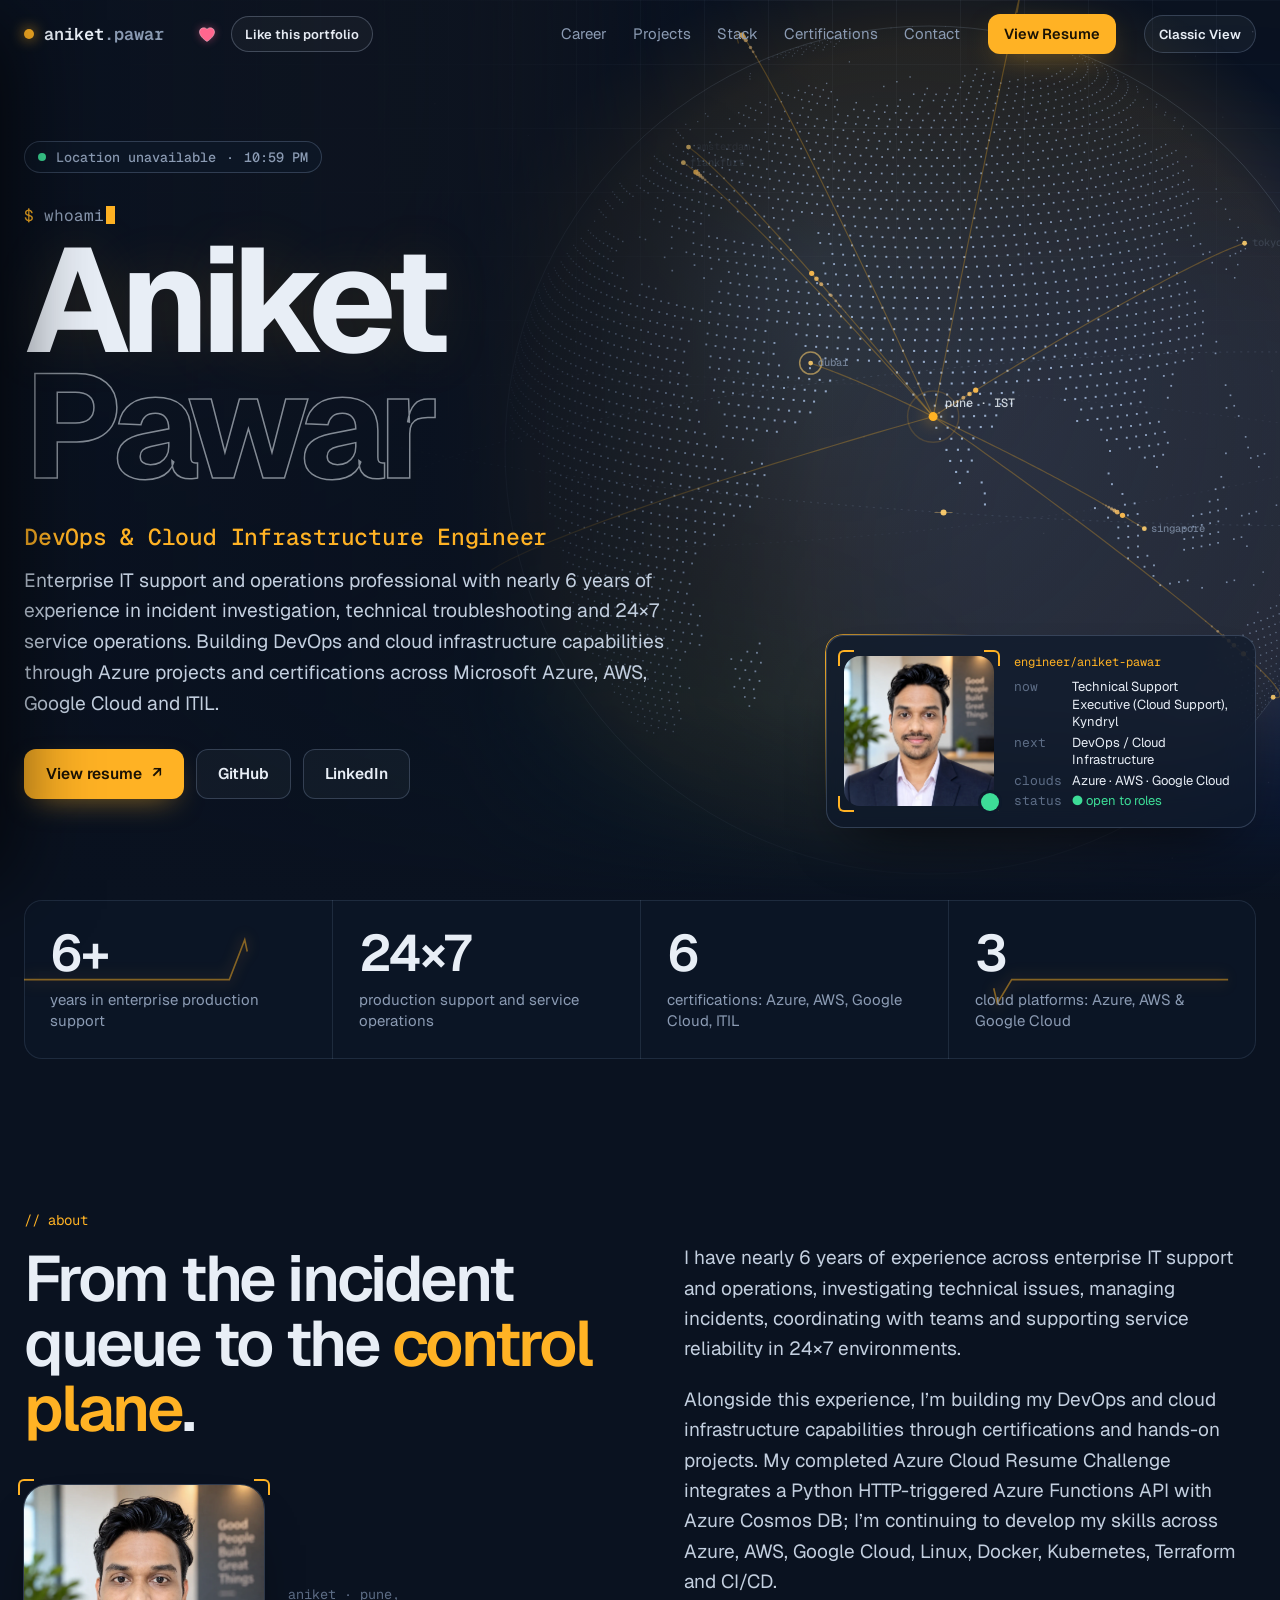
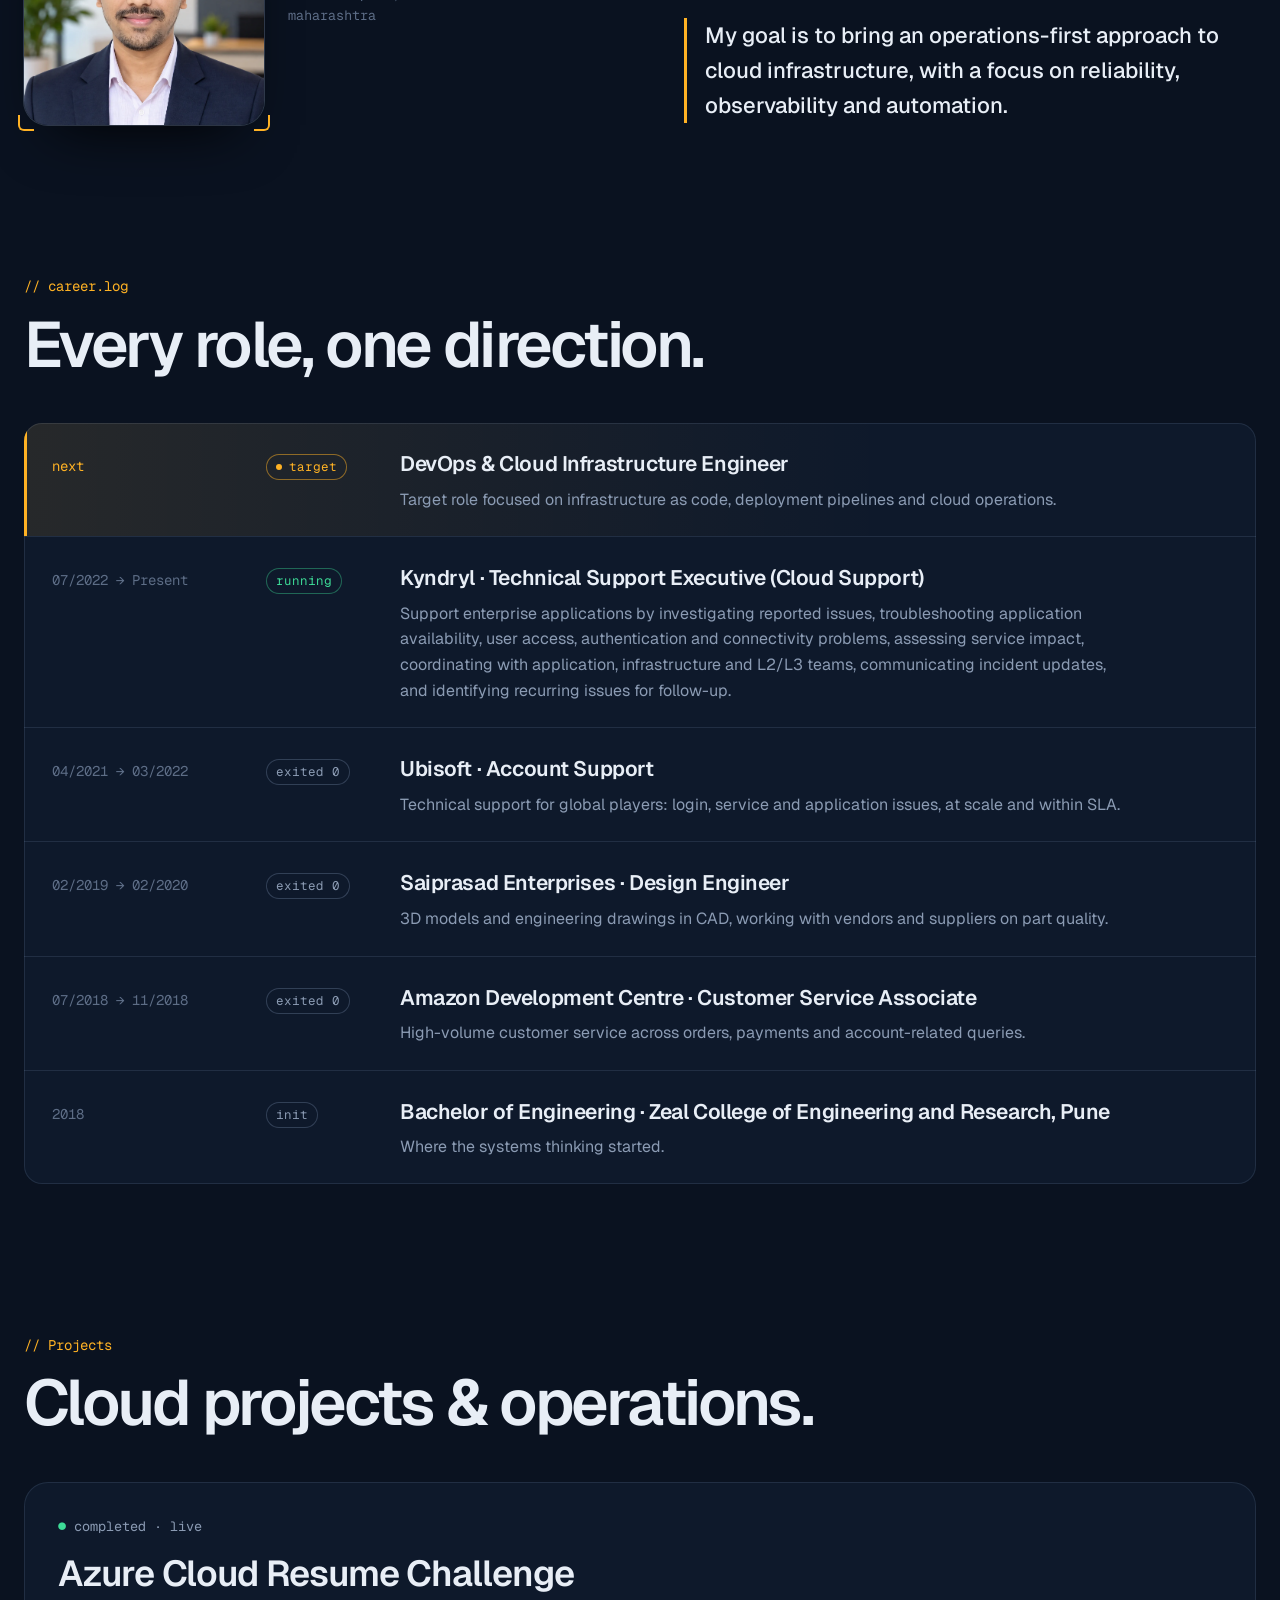
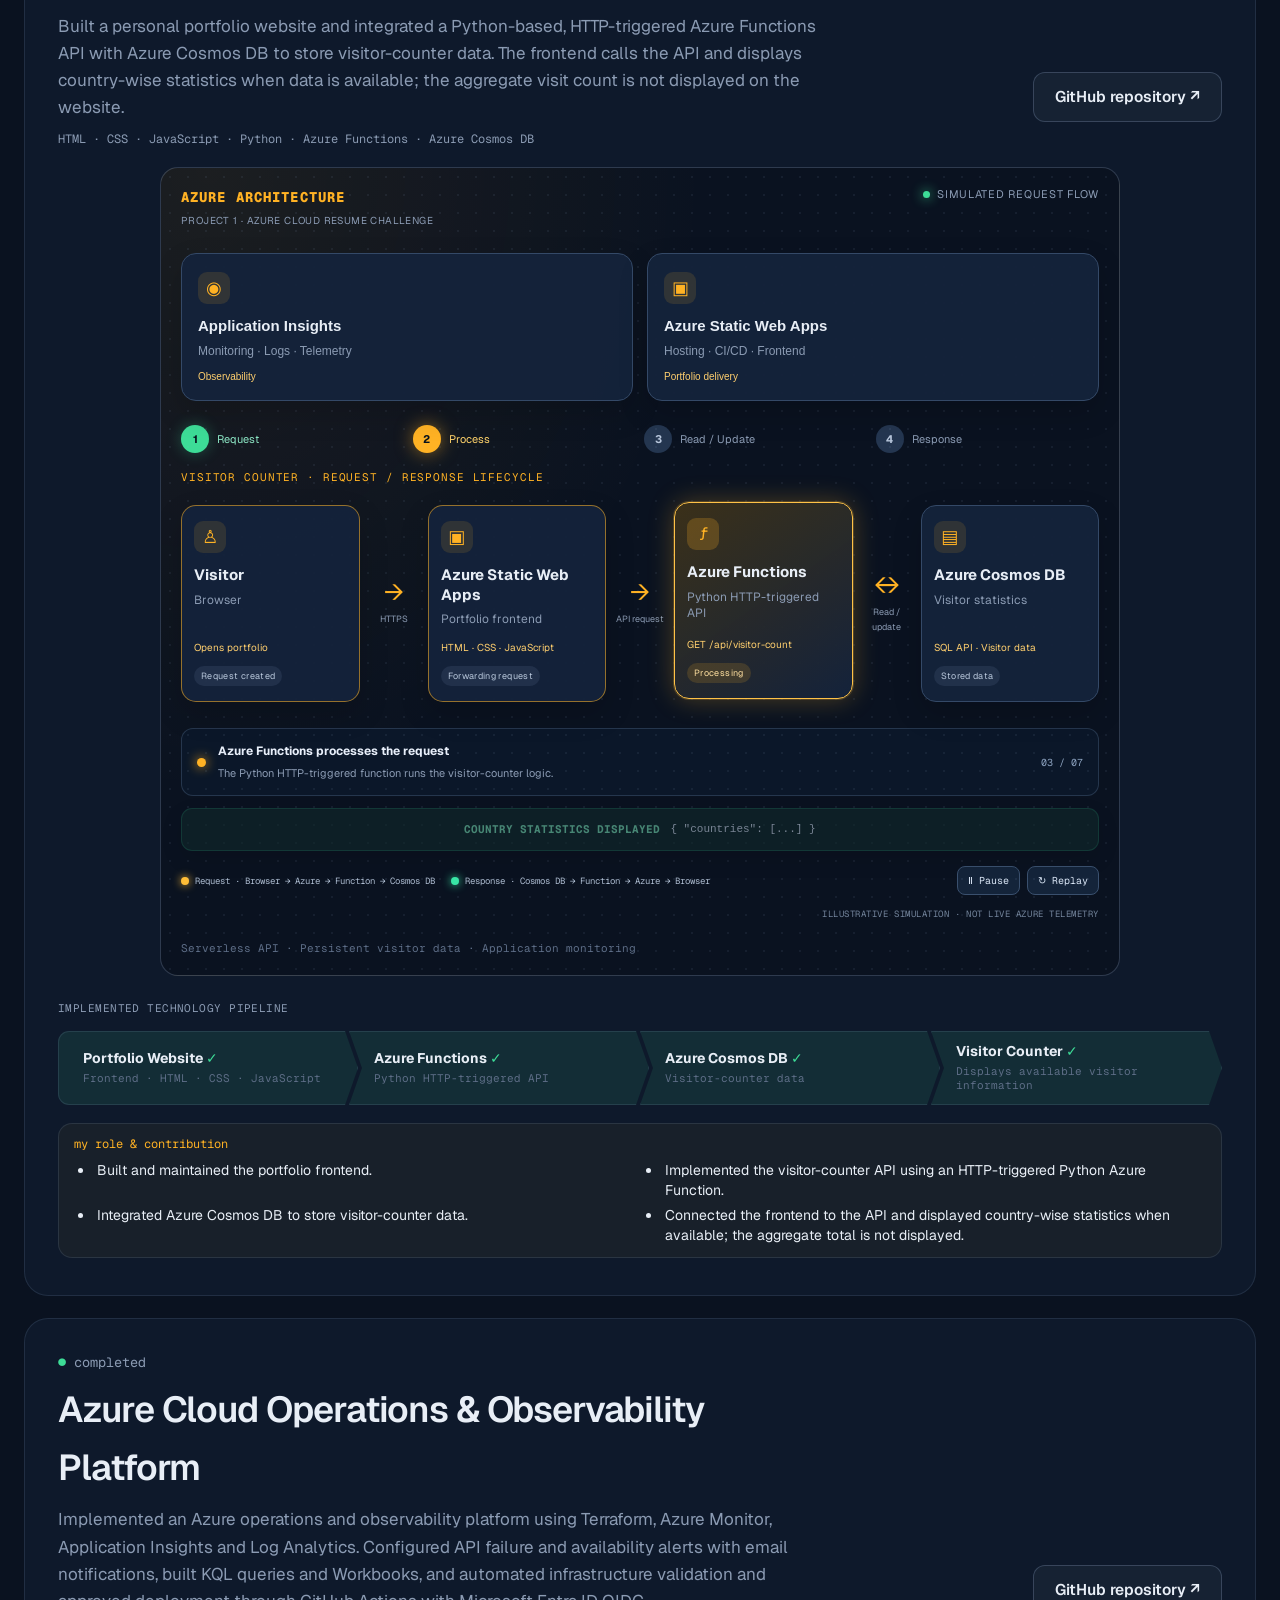
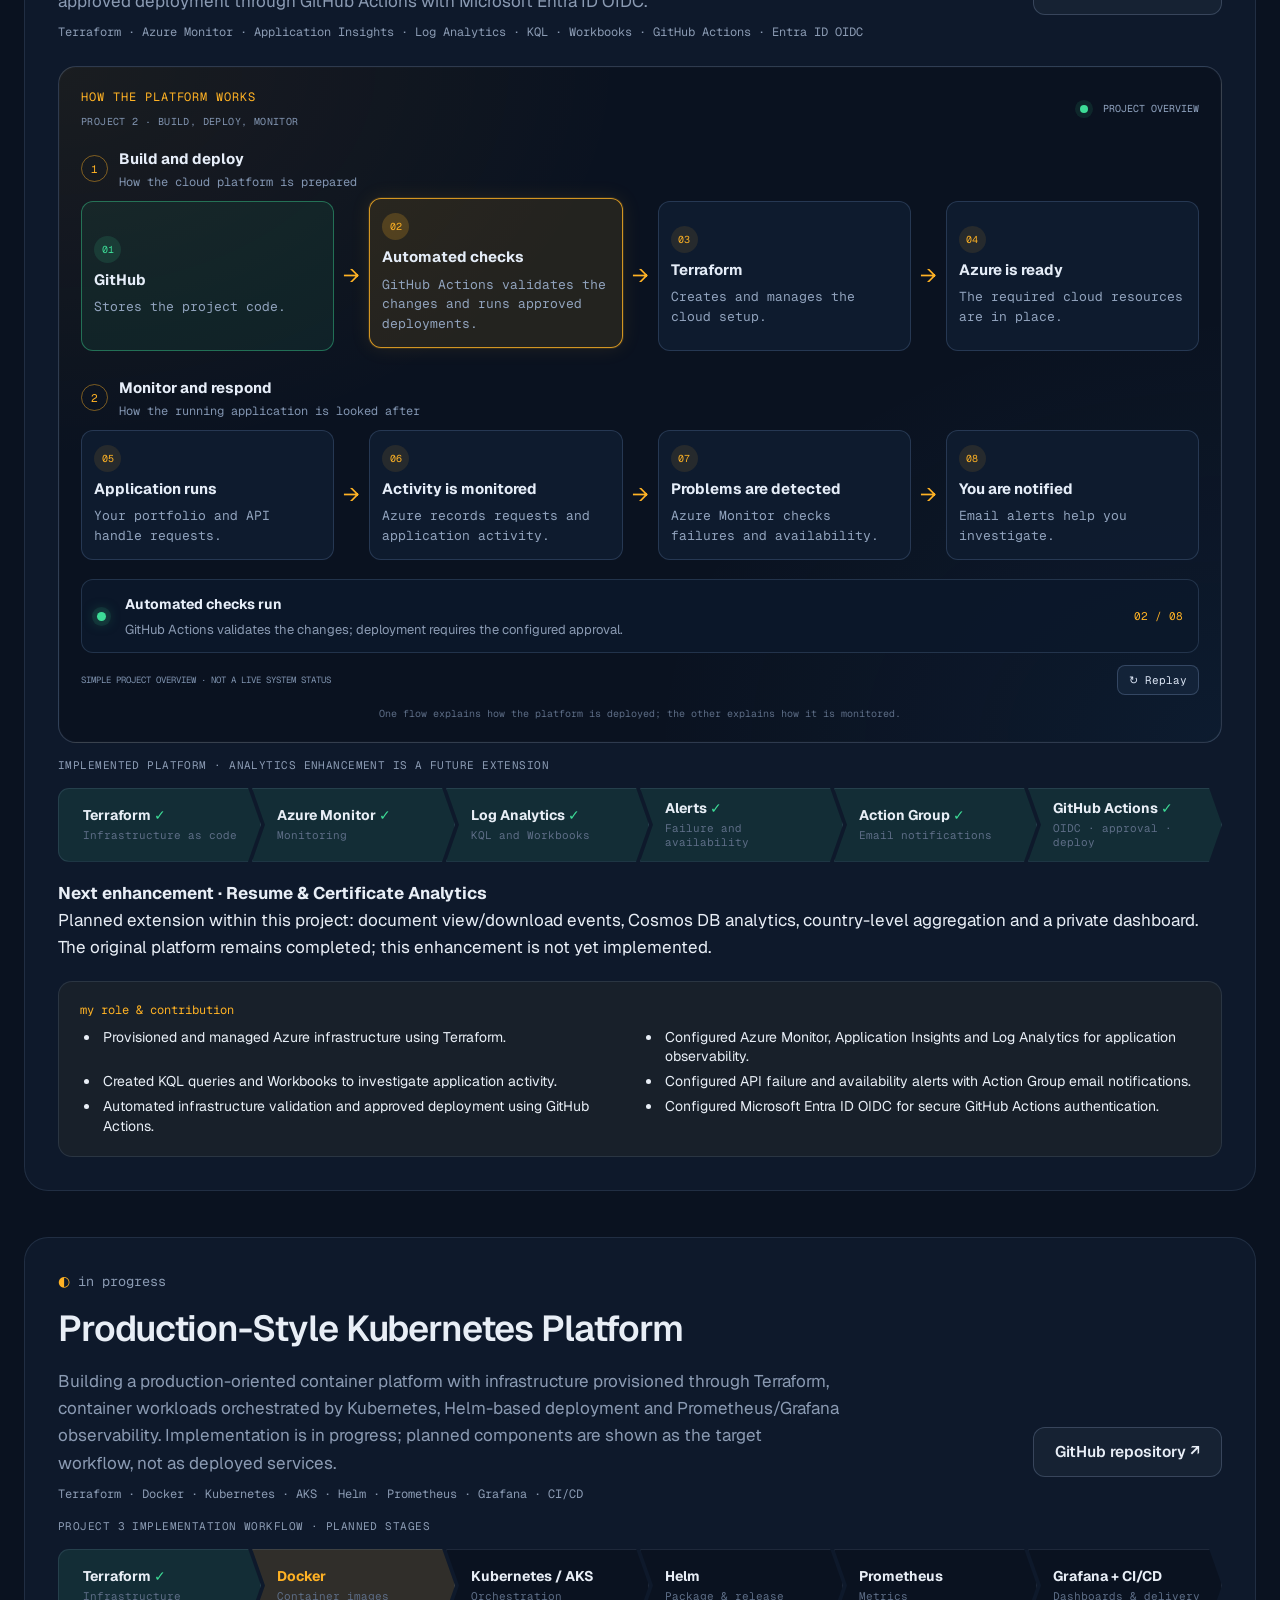
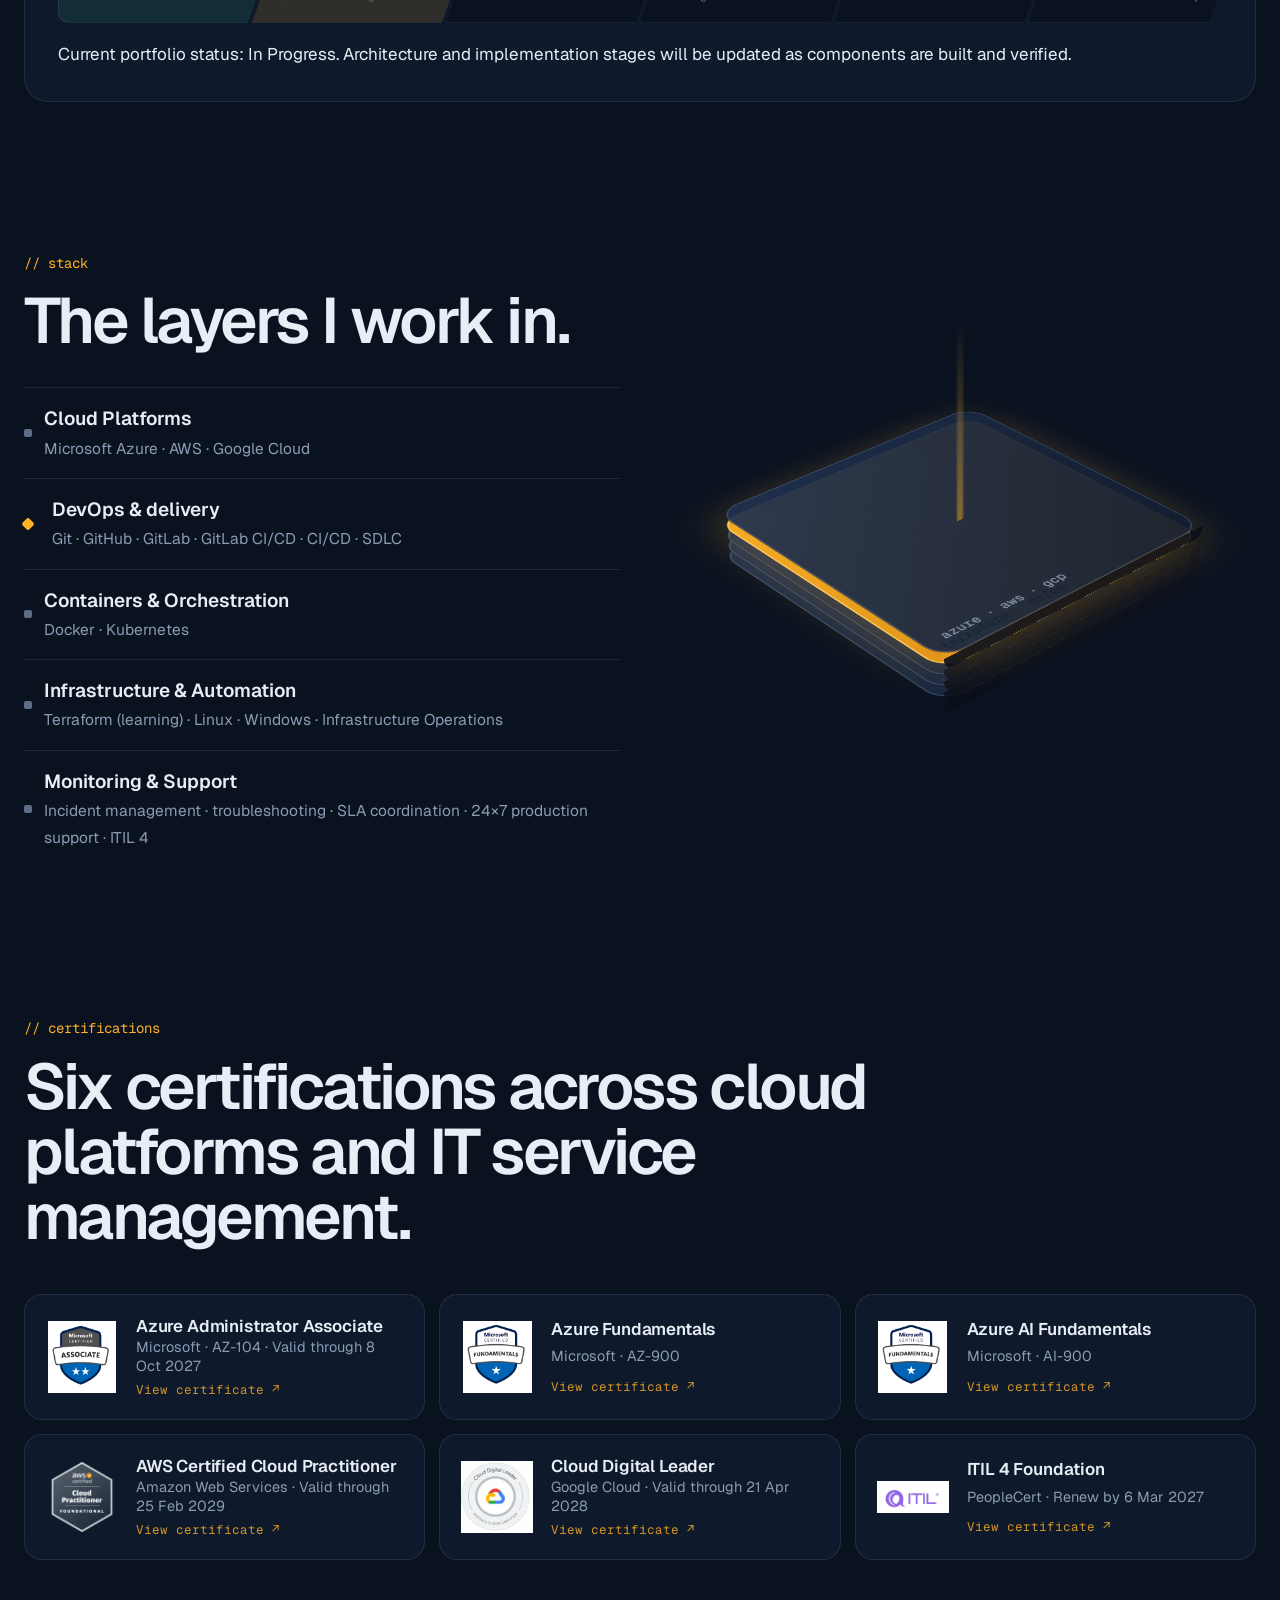
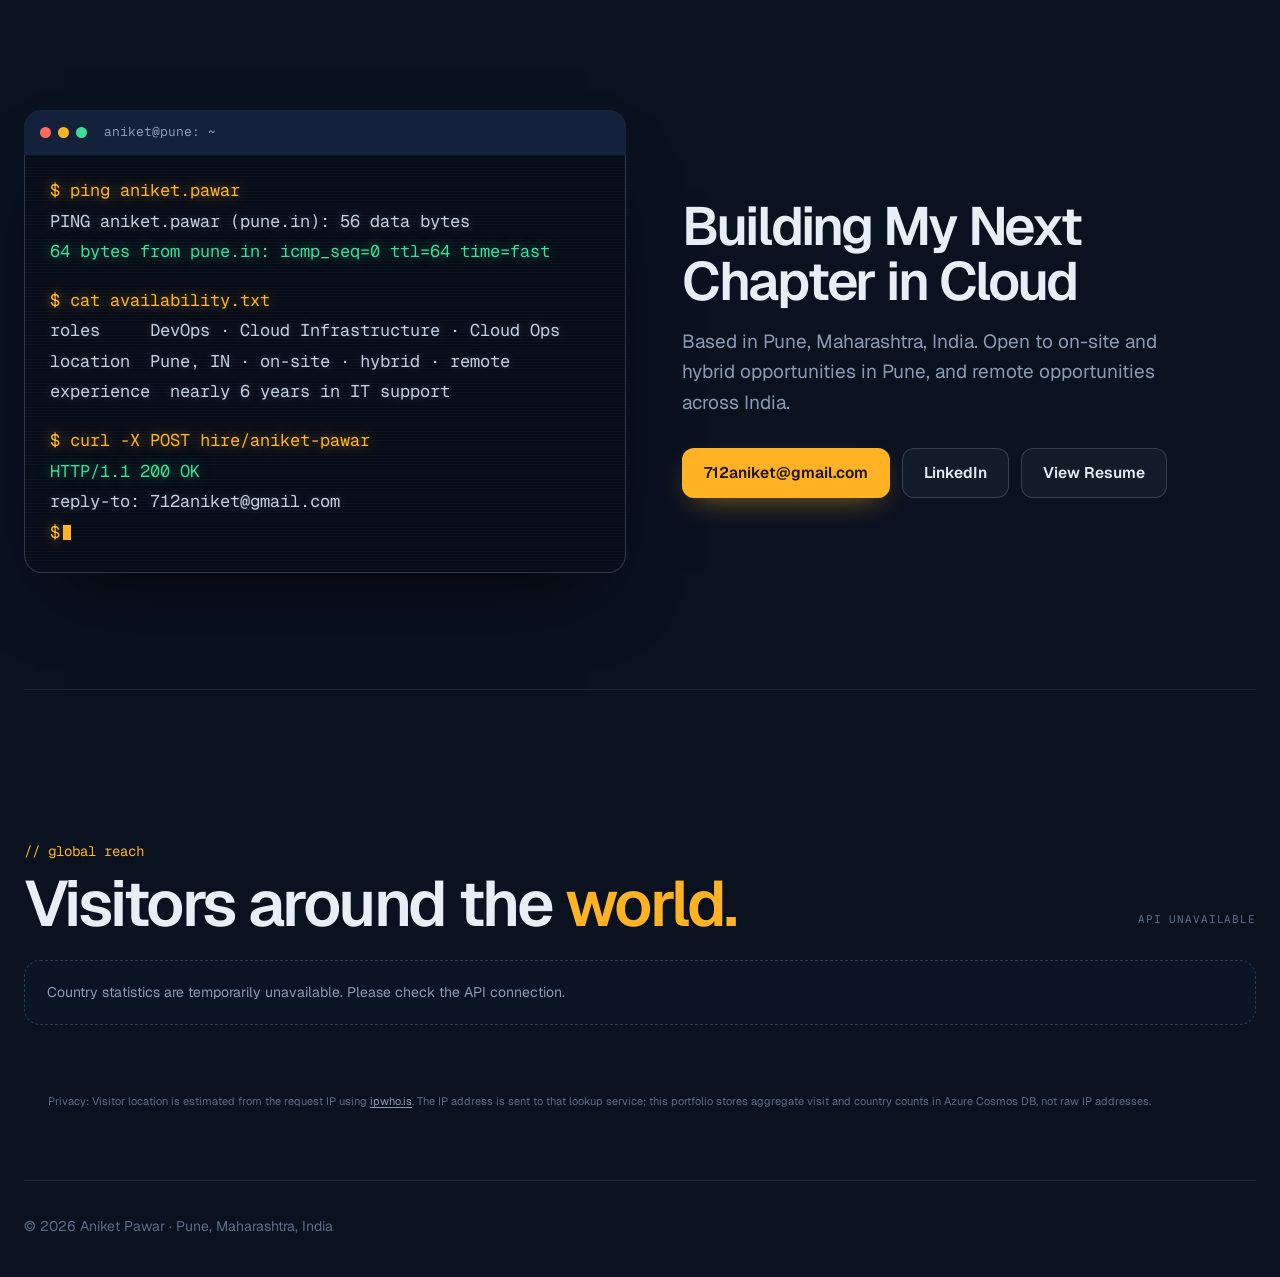
==== commit 59bef53d: "chore: promote approved portfolio implementation" ====
--- a/frontend/index.html
+++ b/frontend/index.html
@@ -54,6 +54,18 @@
 <header class="nav" id="nav">
   <button class="burger" id="burger" type="button" aria-label="Open menu" aria-expanded="false" aria-controls="menu"><span></span><span></span><span></span></button>
   <a class="logo" href="#top" aria-label="Aniket Pawar, home"><span class="dot" aria-hidden="true"></span><span>aniket<span class="m">.pawar</span></span></a>
+  <div class="portfolio-like-control portfolio-like-control--explorer"
+         data-portfolio-like>
+      <button class="portfolio-like-button" type="button"
+              data-like-button aria-pressed="false">
+        <span class="portfolio-like-orb" aria-hidden="true">
+          <svg viewBox="0 0 32 32">
+            <path d="M16 27s-11-6.8-11-14.1A6.2 6.2 0 0 1 16 9.1a6.2 6.2 0 0 1 11 3.8C27 20.2 16 27 16 27Z"/>
+          </svg>
+        </span>
+        <span class="portfolio-like-pill">Like this portfolio</span>
+      </button>
+    </div>
   <nav aria-label="Main">
     <a href="#log">Career</a><a href="#work">Projects</a><a href="#stack">Stack</a><a href="#certs">Certifications</a><a href="#contact">Contact</a>
   </nav>
@@ -129,6 +141,14 @@
       <a class="btn ghost" href="https://www.linkedin.com/in/aniketprakash" target="_blank" rel="noopener">LinkedIn</a>
     </div>
   </div>
+  <div class="portfolio-like-toast portfolio-like-toast--explorer"
+       data-like-toast role="status" aria-live="polite" hidden>
+    <span class="portfolio-like-toast-heart" aria-hidden="true">♥</span>
+    <span><strong>Thank You! ❤️</strong>
+      <small>Your appreciation means a lot.</small></span>
+    <button type="button" data-like-toast-close aria-label="Dismiss">×</button>
+  </div>
+
   <aside class="idcard" aria-label="Profile">
     <div class="ph frame"><img src="assets/aniket-photo.webp" width="261" height="261" alt="Aniket Pawar"><b class="c tl"></b><b class="c tr"></b><b class="c bl"></b><b class="c br"></b><span class="scan"></span><span class="ring"></span></div>
     <div class="idt">
@@ -187,7 +207,7 @@
   <p class="eyebrow mono">// Projects</p>
   <h2>Cloud projects &amp; operations.</h2>
 
-  <article class="proj">
+  <article class="proj project-one">
     <div class="proj-h">
       <div>
         <p class="pstat mono"><span class="ok">●</span> completed · live</p>
@@ -247,7 +267,16 @@
       <p class="arch-disclaimer mono">ILLUSTRATIVE SIMULATION · NOT LIVE AZURE TELEMETRY</p>
       <figcaption class="mono">Serverless API · Persistent visitor data · Application monitoring</figcaption>
     </figure>
-    <div class="contribution">
+
+    <p class="mono project-diagram-note">IMPLEMENTED TECHNOLOGY PIPELINE</p>
+    <div class="pipe project-pipeline project-one-pipeline" aria-label="Implemented Project 1 visitor counter architecture">
+      <div class="st done"><b>Portfolio Website</b><span>Frontend · HTML · CSS · JavaScript</span></div>
+      <div class="st done"><b>Azure Functions</b><span>Python HTTP-triggered API</span></div>
+      <div class="st done"><b>Azure Cosmos DB</b><span>Visitor-counter data</span></div>
+      <div class="st done"><b>Visitor Counter</b><span>Displays available visitor information</span></div>
+    </div>
+
+    <div class="contribution project-one-contribution">
       <p class="mono k">my role &amp; contribution</p>
       <ul>
         <li>Built and maintained the portfolio frontend.</li>
@@ -258,24 +287,79 @@
     </div>
   </article>
 
-  <article class="proj two">
+  <article class="proj two project-complete">
     <div class="proj-h">
       <div>
-        <p class="pstat mono"><span class="amber">◐</span> in progress</p>
+        <p class="pstat mono"><span class="ok">●</span> completed</p>
         <h3>Azure Cloud Operations &amp; Observability Platform</h3>
-        <p>An Azure-focused cloud operations and observability project in progress. The current stage is architecture and implementation planning; the target scope covers infrastructure automation, centralised monitoring, log analytics, alerting and operational troubleshooting. No deployed project components are being presented as complete.</p>
-      </div>
-    </div>
-    <p class="mono project-diagram-note">Target workflow · architecture plan only</p>
-    <p class="project-techline">Planned focus: Terraform · Azure Monitor · Log Analytics · alerting · Python · CI/CD pipeline</p>
-    <div class="pipe" id="pipe">
-      <div class="st"><b>Terraform</b><span>provision</span></div>
-      <div class="st"><b>Azure Monitor</b><span>collect</span></div>
-      <div class="st"><b>Log Analytics</b><span>query</span></div>
-      <div class="st"><b>Alerts</b><span>detect</span></div>
-      <div class="st"><b>Python</b><span>auto-remediate</span></div>
-      <div class="st"><b>CI/CD pipeline</b><span>planned delivery</span></div>
-    </div>
+        <p>Implemented an Azure operations and observability platform using Terraform, Azure Monitor, Application Insights and Log Analytics. Configured API failure and availability alerts with email notifications, built KQL queries and Workbooks, and automated infrastructure validation and approved deployment through GitHub Actions with Microsoft Entra ID OIDC.</p>
+      </div>
+      <div class="plinks"><a class="btn ghost" href="https://github.com/712Aniket/azure-cloud-operations-observability" target="_blank" rel="noopener">GitHub repository ↗</a></div>
+    </div>
+    <p class="project-techline">Terraform · Azure Monitor · Application Insights · Log Analytics · KQL · Workbooks · GitHub Actions · Entra ID OIDC</p>
+    <figure class="p2-architecture p2-story-flow" id="p2-architecture" aria-label="Simple animated overview of how the platform is deployed and monitored">
+      <div class="p2-arch-head"><div><span class="mono p2-arch-kicker">HOW THE PLATFORM WORKS</span><small>PROJECT 2 · BUILD, DEPLOY, MONITOR</small></div><span class="p2-arch-live"><i></i> PROJECT OVERVIEW</span></div>
+      <div class="story-lane-title"><span>1</span><div><b>Build and deploy</b><small>How the cloud platform is prepared</small></div></div>
+      <div class="story-flow-track p2-story-track" aria-label="GitHub, automated checks and deployment, Terraform, Azure resources">
+        <div class="story-step p2-story-node" data-p2-step="0"><span class="story-step-icon">01</span><b>GitHub</b><small>Stores the project code.</small></div><span class="story-arrow">→</span>
+        <div class="story-step p2-story-node" data-p2-step="1"><span class="story-step-icon">02</span><b>Automated checks</b><small>GitHub Actions validates the changes and runs approved deployments.</small></div><span class="story-arrow">→</span>
+        <div class="story-step p2-story-node" data-p2-step="2"><span class="story-step-icon">03</span><b>Terraform</b><small>Creates and manages the cloud setup.</small></div><span class="story-arrow">→</span>
+        <div class="story-step p2-story-node" data-p2-step="3"><span class="story-step-icon">04</span><b>Azure is ready</b><small>The required cloud resources are in place.</small></div>
+      </div>
+      <div class="story-lane-title p2-monitor-title"><span>2</span><div><b>Monitor and respond</b><small>How the running application is looked after</small></div></div>
+      <div class="story-flow-track p2-story-track" aria-label="Application activity, monitoring, problem detection, email notification and investigation">
+        <div class="story-step p2-story-node" data-p2-step="4"><span class="story-step-icon">05</span><b>Application runs</b><small>Your portfolio and API handle requests.</small></div><span class="story-arrow">→</span>
+        <div class="story-step p2-story-node" data-p2-step="5"><span class="story-step-icon">06</span><b>Activity is monitored</b><small>Azure records requests and application activity.</small></div><span class="story-arrow">→</span>
+        <div class="story-step p2-story-node" data-p2-step="6"><span class="story-step-icon">07</span><b>Problems are detected</b><small>Azure Monitor checks failures and availability.</small></div><span class="story-arrow">→</span>
+        <div class="story-step p2-story-node" data-p2-step="7"><span class="story-step-icon">08</span><b>You are notified</b><small>Email alerts help you investigate.</small></div>
+      </div>
+      <div class="p2-arch-status story-flow-caption" aria-live="polite"><span class="p2-arch-pulse"></span><div><b id="p2-arch-step-title">The project code is stored in GitHub</b><p id="p2-arch-step-copy">The journey begins with the code and configuration for the platform.</p></div><span class="p2-arch-counter" id="p2-arch-counter">01 / 08</span></div>
+      <div class="p2-arch-footer"><span class="mono">SIMPLE PROJECT OVERVIEW · NOT A LIVE SYSTEM STATUS</span><button type="button" id="p2-arch-replay">↻ Replay</button></div>
+      <figcaption>One flow explains how the platform is deployed; the other explains how it is monitored.</figcaption>
+    </figure>
+    <p class="mono project-diagram-note">IMPLEMENTED PLATFORM · ANALYTICS ENHANCEMENT IS A FUTURE EXTENSION</p>
+    <div class="pipe project-pipeline" aria-label="Project 2 completed workflow">
+      <div class="st done"><b>Terraform</b><span>Infrastructure as code</span></div>
+      <div class="st done"><b>Azure Monitor</b><span>Monitoring</span></div>
+      <div class="st done"><b>Log Analytics</b><span>KQL and Workbooks</span></div>
+      <div class="st done"><b>Alerts</b><span>Failure and availability</span></div>
+      <div class="st done"><b>Action Group</b><span>Email notifications</span></div>
+      <div class="st done"><b>GitHub Actions</b><span>OIDC · approval · deploy</span></div>
+    </div>
+    <div class="project-extension-note"><span class="extension-pulse" aria-hidden="true"></span><div><b>Next enhancement · Resume &amp; Certificate Analytics</b><p>Planned extension within this project: document view/download events, Cosmos DB analytics, country-level aggregation and a private dashboard. The original platform remains completed; this enhancement is not yet implemented.</p></div></div>
+
+    <div class="contribution project-two-contribution">
+      <p class="mono k">my role &amp; contribution</p>
+      <ul>
+        <li>Provisioned and managed Azure infrastructure using Terraform.</li>
+        <li>Configured Azure Monitor, Application Insights and Log Analytics for application observability.</li>
+        <li>Created KQL queries and Workbooks to investigate application activity.</li>
+        <li>Configured API failure and availability alerts with Action Group email notifications.</li>
+        <li>Automated infrastructure validation and approved deployment using GitHub Actions.</li>
+        <li>Configured Microsoft Entra ID OIDC for secure GitHub Actions authentication.</li>
+      </ul>
+    </div>
+</article>
+
+  <article class="proj three project-progress">
+    <div class="proj-h"><div><p class="pstat mono"><span class="amber">◐</span> in progress</p><h3>Production-Style Kubernetes Platform</h3><p>Building a production-oriented container platform with infrastructure provisioned through Terraform, container workloads orchestrated by Kubernetes, Helm-based deployment and Prometheus/Grafana observability. Implementation is in progress; planned components are shown as the target workflow, not as deployed services.</p></div>
+      <div class="plinks">
+        <a class="btn ghost" href="https://github.com/712Aniket/production-style-kubernetes-platform" target="_blank" rel="noopener noreferrer">GitHub repository ↗</a>
+      </div>
+    </div>
+    <p class="project-techline">Terraform · Docker · Kubernetes · AKS · Helm · Prometheus · Grafana · CI/CD</p>
+    <p class="mono project-diagram-note">PROJECT 3 IMPLEMENTATION WORKFLOW · PLANNED STAGES</p>
+    <div class="pipe project-pipeline project-three-pipeline" aria-label="Project 3 implementation stages">
+      <div class="st done"><b>Terraform</b><span>Infrastructure</span></div>
+      <div class="st cur"><b>Docker</b><span>Container images</span></div>
+      <div class="st"><b>Kubernetes / AKS</b><span>Orchestration</span></div>
+      <div class="st"><b>Helm</b><span>Package &amp; release</span></div>
+      <div class="st"><b>Prometheus</b><span>Metrics</span></div>
+      <div class="st"><b>Grafana + CI/CD</b><span>Dashboards &amp; delivery</span></div>
+    </div>
+
+    <p class="project-note">Current portfolio status: In Progress. Architecture and implementation stages will be updated as components are built and verified.</p>
+
   </article>
 
 </section>
@@ -352,7 +436,7 @@
 </main>
 
 <!-- COUNTRY-WISE VISITORS -->
-<section class="country-stats wrap" aria-labelledby="country-title" hidden>
+<section class="country-stats wrap" aria-labelledby="country-title">
   <div class="country-head">
     <div><p class="eyebrow mono">// global reach</p><h2 id="country-title">Visitors around the <em>world.</em></h2></div>
     <p class="country-note mono" id="country-status" aria-live="polite">Country statistics appear when data is available.</p>
@@ -381,4 +465,6 @@
 
 
   <script src="resume-viewer.js" defer></script>
+  <script src="engagement-analytics.js" defer></script>
+  <script src="portfolio-like.js" defer></script>
 </body></html>
--- a/frontend/style.css
+++ b/frontend/style.css
@@ -1047,3 +1047,784 @@
   #modal .mclose{width:36px;height:36px;min-width:36px;font-size:17px}
   #modal .document-image-stage{margin:0 8px 8px;padding:6px}
 }
+
+/* Project 2: animated Azure Cloud Operations architecture */
+.p2-architecture{position:relative;overflow:hidden;margin-top:24px;padding:24px;border:1px solid var(--line2);border-radius:18px;background:radial-gradient(75% 90% at 0% 0%,rgba(255,178,36,.07),transparent 65%),radial-gradient(70% 90% at 100% 100%,rgba(48,133,220,.09),transparent 70%),#0a1220;box-shadow:inset 0 0 0 1px rgba(255,255,255,.015)}
+.p2-architecture:before{content:"";position:absolute;inset:0;pointer-events:none;opacity:.28;background-image:radial-gradient(rgba(150,175,210,.2) .7px,transparent .7px);background-size:18px 18px}
+.p2-arch-head,.p2-arch-section-label,.p2-arch-lane,.p2-arch-branch,.p2-arch-divider,.p2-arch-workbook,.p2-arch-status,.p2-arch-footer,.p2-architecture figcaption{position:relative;z-index:1}
+.p2-arch-head{display:flex;justify-content:space-between;align-items:center;gap:14px;margin-bottom:25px}.p2-arch-kicker{display:block;color:var(--amber);font-size:12px;letter-spacing:.08em}.p2-arch-head small{display:block;margin-top:5px;color:var(--mute);font:10px var(--mono);letter-spacing:.04em}.p2-arch-live{white-space:nowrap;color:var(--mute);font:10px var(--mono)}.p2-arch-live i,.p2-arch-pulse{display:inline-block;width:7px;height:7px;margin-right:7px;border-radius:50%;background:var(--ok);box-shadow:0 0 12px var(--ok);animation:p2Pulse 1.8s infinite}
+.p2-arch-section-label,.p2-arch-divider{margin:18px 0 12px;color:#8da2bf;font-size:10px;letter-spacing:.08em;text-align:center}
+.p2-arch-lane{display:flex;align-items:stretch;justify-content:center;gap:10px;flex-wrap:wrap}
+.p2-arch-node{position:relative;min-width:145px;flex:1 1 145px;max-width:230px;padding:15px 13px;border:1px solid rgba(115,146,190,.25);border-radius:11px;background:rgba(17,31,52,.88);text-align:center;transition:border-color .35s,background .35s,box-shadow .35s,transform .35s}
+.p2-simple-flow .p2-arch-node{max-width:250px;min-width:160px}.p2-deploy-summary{position:relative;z-index:1;max-width:850px;margin:14px auto 18px;padding:15px 18px;border:1px solid rgba(70,160,220,.3);border-radius:11px;background:rgba(36,104,155,.09);text-align:center}.p2-deploy-summary b{display:block;color:#e6edf8;font-size:13px}.p2-deploy-summary span{display:block;max-width:720px;margin:7px auto 0;color:#8da2bf;font:11px/1.6 var(--mono)}
+.p2-arch-node b,.p2-arch-workbook b{display:block;color:#e6edf8;font-size:12px}.p2-arch-node small{display:block;margin-top:5px;color:#8da2bf;font:10px/1.45 var(--mono)}.p2-arch-node.is-flow-active{transform:translateY(-3px);border-color:rgba(255,178,36,.85);background:rgba(255,178,36,.12);box-shadow:0 0 0 1px rgba(255,178,36,.15),0 0 22px rgba(255,178,36,.12)}.p2-arch-node.is-flow-active b{color:var(--amber)}.p2-arch-node.is-flow-done{border-color:rgba(61,220,151,.38);background:rgba(61,220,151,.055)}.p2-arch-arrow{align-self:center;color:var(--amber);font-size:21px;text-shadow:0 0 12px rgba(255,178,36,.45);animation:p2Arrow 1.6s ease-in-out infinite}.p2-arch-branch{display:flex;align-items:center;justify-content:center;gap:12px;margin:12px auto;color:#91a4c0;font:10px var(--mono)}.p2-arch-arrow-down{color:var(--amber);font-size:20px;animation:p2Down 1.4s ease-in-out infinite}.p2-state-node{flex:0 1 245px}.p2-arch-divider{display:flex;align-items:center;gap:14px;margin:24px 0 16px}.p2-arch-divider:before,.p2-arch-divider:after{content:"";height:1px;flex:1;background:linear-gradient(90deg,transparent,rgba(118,148,190,.35))}.p2-arch-divider:after{transform:scaleX(-1)}.p2-workload-lane .p2-arch-node{max-width:270px}.p2-observe-lane .p2-arch-node{border-color:rgba(68,157,220,.28)}.p2-arch-workbook{max-width:400px;margin:16px auto 0;padding:13px 16px;border:1px solid rgba(70,160,220,.32);border-radius:10px;background:rgba(36,104,155,.1);text-align:center}.p2-arch-workbook span{display:block;margin-top:5px;color:#8da2bf;font:10px var(--mono)}.p2-arch-status{display:flex;align-items:center;gap:12px;margin-top:22px;padding:13px 15px;border:1px solid rgba(120,153,194,.22);border-radius:12px;background:rgba(12,25,43,.88)}.p2-arch-status b{display:block;color:#e8effa;font-size:12px}.p2-arch-status p{margin:4px 0 0;color:var(--mute);font-size:11px;line-height:1.5}.p2-arch-counter{margin-left:auto;white-space:nowrap;color:var(--amber);font:11px var(--mono)}.p2-arch-footer{display:flex;justify-content:space-between;align-items:center;gap:12px;margin-top:13px}.p2-arch-footer>span{color:#7f93af;font-size:9px}.p2-arch-footer button{padding:7px 11px;border:1px solid rgba(130,157,194,.3);border-radius:8px;background:rgba(22,38,61,.8);color:#dce6f5;font:11px var(--mono);cursor:pointer}.p2-arch-footer button:hover{border-color:var(--amber);color:var(--amber)}.p2-architecture figcaption{margin-top:13px;color:var(--dim);font:10px var(--mono);text-align:center}
+@keyframes p2Pulse{50%{box-shadow:0 0 0 5px rgba(61,220,151,.08),0 0 15px var(--ok)}}@keyframes p2Arrow{50%{transform:translateX(4px);opacity:.65}}@keyframes p2Down{50%{transform:translateY(4px);opacity:.6}}
+@media(max-width:760px){.p2-architecture{padding:17px 12px}.p2-arch-head{align-items:flex-start;flex-direction:column}.p2-arch-lane{display:grid;grid-template-columns:1fr;gap:7px}.p2-arch-node{max-width:none;min-width:0}.p2-simple-flow .p2-arch-node{max-width:none;min-width:0}.p2-deploy-summary{padding:12px}.p2-arch-arrow{transform:rotate(90deg);justify-self:center;line-height:15px}.p2-arch-arrow-down{font-size:17px}.p2-arch-status{align-items:flex-start}.p2-arch-counter{font-size:9px}.p2-arch-footer{align-items:flex-start;flex-direction:column}}
+@media(prefers-reduced-motion:reduce){.p2-arch-live i,.p2-arch-pulse,.p2-arch-arrow,.p2-arch-arrow-down{animation:none!important}.p2-arch-node{transition:none}}
+
+
+/* Simple, recruiter-friendly project story flows (Project 1 + Project 2). */
+.project-story-flow,.p2-story-flow{position:relative;overflow:hidden;margin:24px 0 12px;padding:22px;border:1px solid var(--line2);border-radius:18px;background:radial-gradient(75% 90% at 0% 0%,rgba(255,178,36,.065),transparent 65%),radial-gradient(70% 90% at 100% 100%,rgba(48,133,220,.08),transparent 70%),#0a1220}
+.story-flow-heading{display:flex;justify-content:space-between;align-items:center;gap:12px;margin-bottom:18px}.story-flow-heading>span,.p2-arch-kicker{color:var(--amber);font:12px var(--mono);letter-spacing:.08em}.story-flow-heading small,.p2-arch-head small{color:#8295b1;font:10px var(--mono)}
+.story-flow-track{display:flex;align-items:stretch;gap:9px}.story-step{position:relative;display:flex;flex:1 1 0;min-width:0;flex-direction:column;justify-content:center;gap:7px;padding:17px 15px;border:1px solid rgba(112,145,190,.25);border-radius:12px;background:rgba(15,29,48,.88);transition:border-color .35s,background .35s,transform .35s,box-shadow .35s}.story-step-icon{display:inline-flex;width:27px;height:27px;align-items:center;justify-content:center;border-radius:50%;background:rgba(255,178,36,.1);color:var(--amber);font:10px var(--mono)}.story-step b{color:#e5edf8;font-size:13px;line-height:1.35}.story-step small{color:#91a3bd;font:11px/1.5 var(--mono)}.story-arrow{align-self:center;color:var(--amber);font-size:21px;animation:p2Arrow 1.6s ease-in-out infinite}.story-step.is-flow-active{transform:translateY(-3px);border-color:rgba(255,178,36,.8);background:rgba(255,178,36,.105);box-shadow:0 0 0 1px rgba(255,178,36,.12),0 0 20px rgba(255,178,36,.1)}.story-step.is-flow-active .story-step-icon{background:rgba(255,178,36,.2)}.story-step.is-flow-done{border-color:rgba(61,220,151,.42);background:rgba(61,220,151,.07)}.story-step.is-flow-done .story-step-icon{background:rgba(61,220,151,.13);color:#3ddc97}
+.story-flow-caption{display:flex;align-items:center;gap:12px;margin-top:17px;padding:13px 15px;border:1px solid rgba(120,153,194,.22);border-radius:12px;background:rgba(12,25,43,.88)}.story-flow-caption>div{min-width:0}.story-flow-caption b{display:block;color:#e8effa;font-size:12px}.story-flow-caption p{margin:4px 0 0;color:var(--mute);font-size:11px;line-height:1.5}.story-flow-pulse,.p2-arch-pulse{width:9px;height:9px;flex:0 0 9px;border-radius:50%;background:#3ddc97;box-shadow:0 0 0 5px rgba(61,220,151,.1),0 0 14px rgba(61,220,151,.55)}.story-flow-count,.p2-arch-counter{margin-left:auto;white-space:nowrap;color:var(--amber);font:11px var(--mono)}.story-flow-footer{display:flex;justify-content:space-between;align-items:center;gap:12px;margin-top:12px}.story-flow-footer>span,.p2-arch-footer>span{color:#7f93af;font-size:9px}.story-flow-footer button,.p2-arch-footer button{padding:7px 11px;border:1px solid rgba(130,157,194,.3);border-radius:8px;background:rgba(22,38,61,.8);color:#dce6f5;font:11px var(--mono);cursor:pointer}.story-flow-footer button:hover,.p2-arch-footer button:hover{border-color:var(--amber);color:var(--amber)}
+.p2-arch-head{display:flex;justify-content:space-between;align-items:center;gap:12px;margin-bottom:19px}.p2-arch-head>div{display:flex;flex-direction:column;gap:5px}.p2-arch-live{display:flex;align-items:center;gap:8px;color:#91a4c0;font:10px var(--mono)}.p2-arch-live i{width:8px;height:8px;border-radius:50%;background:#3ddc97;box-shadow:0 0 0 5px rgba(61,220,151,.1)}.story-lane-title{display:flex;align-items:center;gap:11px;margin:18px 0 11px}.story-lane-title>span{display:flex;width:27px;height:27px;align-items:center;justify-content:center;border:1px solid rgba(255,178,36,.45);border-radius:50%;color:var(--amber);font:11px var(--mono)}.story-lane-title b{display:block;color:#e7eef9;font-size:13px}.story-lane-title small{display:block;margin-top:3px;color:#8295b1;font:10px var(--mono)}.p2-monitor-title{margin-top:25px}.p2-story-track .story-step{padding:14px 12px}.p2-arch-status{margin-top:19px}.p2-arch-footer{display:flex;justify-content:space-between;align-items:center;gap:12px;margin-top:12px}.p2-story-flow figcaption{margin-top:12px;color:var(--dim);font:10px var(--mono);text-align:center}
+@media(max-width:760px){.project-story-flow,.p2-story-flow{padding:16px 12px}.story-flow-heading,.p2-arch-head{align-items:flex-start;flex-direction:column}.story-flow-track{display:grid;grid-template-columns:1fr;gap:7px}.story-step{padding:13px}.story-arrow{transform:rotate(90deg);justify-self:center;line-height:14px}.story-flow-caption{align-items:flex-start}.story-flow-count,.p2-arch-counter{font-size:9px}.story-flow-footer,.p2-arch-footer{align-items:flex-start;flex-direction:column}}
+@media(prefers-reduced-motion:reduce){.story-arrow{animation:none}.story-step{transition:none}}
+
+/* Project 1 implemented architecture pipeline */
+.project-one-pipeline { grid-template-columns: repeat(4, minmax(0, 1fr)); }
+@media (max-width: 760px) { .project-one-pipeline { grid-template-columns: repeat(2, minmax(0, 1fr)) !important; } }
+
+
+/* Project 1 architecture sizing and pipeline placement */
+.arch-live.arch-showcase {
+  width: min(100%, 960px);
+  max-width: 960px;
+  margin: 18px auto 24px;
+  padding: 18px 20px;
+}
+
+.project-one-pipeline {
+  width: 100%;
+  margin: 16px 0 22px;
+}
+
+@media (max-width: 760px) {
+  .arch-live.arch-showcase {
+    width: 100%;
+    padding: 14px 12px;
+    margin: 14px auto 20px;
+  }
+}
+
+
+/* Unified compact project pipelines: same chevron language across all projects. */
+.project-pipeline { width:100%; margin:14px 0 18px; display:grid; gap:0; align-items:stretch; }
+.project-one-pipeline { grid-template-columns:repeat(4,minmax(0,1fr)); }
+.project-two-pipeline,.project-three-pipeline { grid-template-columns:repeat(6,minmax(0,1fr)); }
+.project-pipeline .st,
+.project-pipeline .st:first-child { min-width:0; min-height:74px; height:74px; box-sizing:border-box; display:flex; flex-direction:column; justify-content:center; padding:10px 16px 10px 20px; margin-right:-9px; border-radius:0; clip-path:polygon(0 0,calc(100% - 13px) 0,100% 50%,calc(100% - 13px) 100%,0 100%,13px 50%); overflow:hidden; }
+.project-pipeline .st:first-child { clip-path:polygon(0 0,calc(100% - 13px) 0,100% 50%,calc(100% - 13px) 100%,0 100%); border-radius:11px 0 0 11px; }
+.project-pipeline .st:last-child { margin-right:0; border-radius:0 11px 11px 0; }
+.project-pipeline .st b { padding-left:5px; font-size:14px; line-height:1.2; white-space:normal; }
+.project-pipeline .st span { padding-left:5px; margin-top:5px; font-size:11px; line-height:1.25; overflow-wrap:anywhere; }
+.project-pipeline .st.done { animation:projectFirefly 3.8s ease-in-out infinite; }
+.project-pipeline .st.done:nth-child(2) { animation-delay:.55s; }
+.project-pipeline .st.done:nth-child(3) { animation-delay:1.1s; }
+.project-pipeline .st.done:nth-child(4) { animation-delay:1.65s; }
+.project-pipeline .st.done:nth-child(5) { animation-delay:2.2s; }
+.project-pipeline .st.done:nth-child(6) { animation-delay:2.75s; }
+.project-pipeline .st.cur { animation:stageGlow 2.3s ease-in-out infinite alternate; }
+@keyframes projectFirefly { 0%,100% { box-shadow:inset 0 0 0 1px rgba(61,220,151,.12),0 0 0 rgba(61,220,151,0); filter:brightness(.88); } 48% { box-shadow:inset 0 0 0 1px rgba(61,220,151,.42),0 0 15px rgba(61,220,151,.12); filter:brightness(1.08); } }
+.project-one-contribution { margin:8px 0 4px; padding:12px 16px; }
+.project-one-contribution .k,.project-two-contribution .k { margin:0 0 7px; font-size:12px; }
+.project-one-contribution ul,.project-two-contribution ul { grid-template-columns:repeat(2,minmax(0,1fr)); gap:5px 24px; }
+.project-one-contribution li,.project-two-contribution li { font-size:14px; line-height:1.42; }
+.project-intro-note { margin:10px 0 0; padding:10px 14px; border-left:2px solid var(--amber); background:rgba(255,178,36,.045); color:var(--mute); font-size:13px; line-height:1.55; }
+/* Make Project 1's four-step story the visual focus; contextual service cards are intentionally omitted. */
+.arch-showcase { max-width:100%; }
+.project-one > .arch-showcase { max-width:100%; }
+.arch-showcase .arch-flow-responsive .arch-node { min-height:128px; }
+.arch-showcase .arch-flow-responsive .arch-node b { font-size:15px; }
+.arch-showcase .arch-flow-responsive .arch-node small { font-size:12px; }
+.arch-showcase .arch-stagebar { margin:8px 0 16px; }
+/* Project 2 workflow text: improve readability without changing its animation or structure. */
+.p2-story-track .story-step b { font-size:15px; }
+.p2-story-track .story-step small { font-size:13px; line-height:1.5; }
+.story-lane-title b { font-size:15px; }
+.story-lane-title small { font-size:12px; }
+.story-flow-caption b,.p2-arch-status b { font-size:14px; }
+.story-flow-caption p,.p2-arch-status p { font-size:13px; }
+/* Country privacy disclosure belongs to the statistics panel, not a detached footer row. */
+.country-stats .privacy-note { max-width:none; margin:14px 0 0; padding:12px 14px; border:1px solid var(--line); border-radius:10px; background:rgba(255,255,255,.018); font-size:11px; line-height:1.55; }
+@media(max-width:900px) { .project-two-pipeline,.project-three-pipeline { grid-template-columns:repeat(3,minmax(0,1fr)); } .project-pipeline .st,.project-pipeline .st:first-child { margin:0 -5px 0 0; border-radius:8px; clip-path:none; } }
+@media(max-width:760px) { .project-one-pipeline,.project-two-pipeline,.project-three-pipeline { grid-template-columns:repeat(2,minmax(0,1fr)); gap:7px; } .project-pipeline .st,.project-pipeline .st:first-child,.project-pipeline .st:last-child { height:auto; min-height:68px; margin:0; clip-path:none; border-radius:9px; padding:10px 12px; } .project-one-contribution ul,.project-two-contribution ul { grid-template-columns:1fr; } .arch-showcase .arch-flow-responsive .arch-node { min-height:0; } }
+@media(max-width:420px) { .project-one-pipeline,.project-two-pipeline,.project-three-pipeline { grid-template-columns:1fr; } }
+@media(prefers-reduced-motion:reduce) { .project-pipeline .st.done,.project-pipeline .st.cur { animation:none!important; } }
+
+/* ===== Portfolio appreciation: EXPLORER / GOLDEN AMBER ===== */
+.portfolio-like-control--explorer {
+  --like-accent: #ffb224;
+  --like-glow: rgba(255,178,36,.38);
+  position: absolute;
+  z-index: 5;
+  right: clamp(24px, 8vw, 125px);
+  top: 39%;
+  transform: translateY(-50%);
+}
+
+.portfolio-like-button {
+  display: inline-flex;
+  align-items: center;
+  gap: 15px;
+  padding: 0;
+  border: 0;
+  background: transparent;
+  color: inherit;
+  cursor: pointer;
+  font: inherit;
+}
+
+.portfolio-like-orb {
+  position: relative;
+  isolation: isolate;
+  display: inline-flex;
+  flex: 0 0 66px;
+  width: 66px;
+  height: 66px;
+  align-items: center;
+  justify-content: center;
+  border: 1px solid var(--like-accent);
+  border-radius: 50%;
+  background: radial-gradient(circle, rgba(255,178,36,.19), rgba(10,18,32,.94) 72%);
+  box-shadow: 0 0 18px var(--like-glow), inset 0 0 18px var(--like-glow);
+}
+
+.portfolio-like-orb::before {
+  content: "";
+  position: absolute;
+  inset: -7px;
+  border: 1px solid var(--like-accent);
+  border-radius: 50%;
+  box-shadow: 0 0 12px var(--like-glow), 0 0 25px var(--like-glow);
+  animation: explorerMagicPulse 2.8s ease-in-out infinite;
+}
+
+.portfolio-like-orb::after {
+  content: "";
+  position: absolute;
+  inset: -11px;
+  border: 2px dotted var(--like-accent);
+  border-radius: 50%;
+  opacity: .85;
+  filter: drop-shadow(0 0 4px var(--like-accent));
+  animation: explorerMagicOrbit 9s linear infinite;
+}
+
+.portfolio-like-orb svg {
+  width: 29px;
+  height: 29px;
+  overflow: visible;
+  fill: #ff668e;
+  stroke: #ffd5df;
+  stroke-width: .7;
+  filter: drop-shadow(0 0 7px rgba(255,80,130,.8));
+  transform-origin: center;
+  animation: appreciationHeartbeat 1.15s ease-in-out infinite;
+}
+
+.portfolio-like-pill {
+  display: inline-flex;
+  align-items: center;
+  min-height: 43px;
+  padding: 0 19px;
+  border: 1px solid var(--like-accent);
+  border-radius: 99px;
+  background: rgba(14,25,43,.88);
+  color: var(--like-accent);
+  box-shadow: 0 0 14px var(--like-glow), inset 0 0 12px rgba(255,178,36,.08);
+  font: 600 13px var(--mono);
+  white-space: nowrap;
+  transition: background .2s, box-shadow .2s;
+}
+
+.portfolio-like-button:hover .portfolio-like-pill {
+  background: rgba(255,178,36,.13);
+  box-shadow: 0 0 24px var(--like-glow);
+}
+
+.portfolio-like-button:focus-visible {
+  outline: 2px solid var(--like-accent);
+  outline-offset: 8px;
+  border-radius: 99px;
+}
+
+@keyframes appreciationHeartbeat {
+  0%, 100% { transform: scale(1); }
+  14% { transform: scale(1.2); }
+  28% { transform: scale(1); }
+  42% { transform: scale(1.14); }
+  56% { transform: scale(1); }
+}
+
+@keyframes explorerMagicPulse {
+  0%, 100% { opacity: .45; transform: scale(.96); }
+  50% { opacity: 1; transform: scale(1.06); }
+}
+
+@keyframes explorerMagicOrbit {
+  to { transform: rotate(360deg); }
+}
+
+.portfolio-like-toast {
+  position: fixed;
+  z-index: 120;
+  right: 24px;
+  bottom: 24px;
+  display: flex;
+  align-items: center;
+  gap: 12px;
+  max-width: min(360px, calc(100vw - 32px));
+  padding: 14px 16px;
+  border: 1px solid var(--toast-accent);
+  border-radius: 14px;
+  background: rgba(10,18,32,.96);
+  color: #e8eef6;
+  box-shadow: 0 0 24px var(--toast-glow), 0 16px 45px rgba(0,0,0,.4);
+  animation: appreciationToastIn .35s ease-out both;
+}
+
+.portfolio-like-toast[hidden] {
+  display: none !important;
+}
+
+.portfolio-like-toast--explorer {
+  --toast-accent: #ffb224;
+  --toast-glow: rgba(255,178,36,.28);
+}
+
+.portfolio-like-toast-heart {
+  color: #ff668e;
+  font-size: 25px;
+  animation: appreciationHeartbeat 1.15s ease-in-out infinite;
+}
+
+.portfolio-like-toast strong,
+.portfolio-like-toast small {
+  display: block;
+}
+
+.portfolio-like-toast strong {
+  font-size: 14px;
+}
+
+.portfolio-like-toast small {
+  margin-top: 2px;
+  color: #b8c5d6;
+  font-size: 12px;
+}
+
+.portfolio-like-toast [data-like-toast-close] {
+  margin-left: auto;
+  border: 0;
+  background: transparent;
+  color: #b8c5d6;
+  font-size: 21px;
+  cursor: pointer;
+}
+
+@keyframes appreciationToastIn {
+  from { opacity: 0; transform: translateY(12px); }
+  to { opacity: 1; transform: translateY(0); }
+}
+
+@media (max-width: 1100px) {
+  .portfolio-like-control--explorer {
+    position: relative;
+    top: auto;
+    right: auto;
+    align-self: center;
+    margin: 24px auto 0;
+    transform: none;
+  }
+}
+
+@media (max-width: 600px) {
+  .portfolio-like-orb {
+    flex-basis: 58px;
+    width: 58px;
+    height: 58px;
+  }
+
+  .portfolio-like-pill {
+    min-height: 40px;
+    padding: 0 14px;
+    font-size: 12px;
+  }
+
+  .portfolio-like-toast {
+    right: 16px;
+    bottom: 16px;
+  }
+}
+
+@media (prefers-reduced-motion: reduce) {
+  .portfolio-like-orb::before,
+  .portfolio-like-orb::after,
+  .portfolio-like-orb svg,
+  .portfolio-like-toast-heart {
+    animation: none !important;
+  }
+}
+
+
+/* Appreciation control placement: beside Explorer hero name */
+.hero-name-row {
+  display: flex;
+  align-items: center;
+  justify-content: flex-start;
+  gap: 18px;
+  width: fit-content;
+  max-width: 100%;
+}
+
+.hero-name-row .name {
+  width: max-content;
+  max-width: 100%;
+  flex: 0 1 auto;
+}
+
+.portfolio-like-control--explorer {
+  position: relative;
+  top: auto;
+  right: auto;
+  margin: 0;
+  transform: none;
+  flex: 0 0 auto;
+}
+
+@media (max-width: 900px) {
+  .hero-name-row {
+    flex-wrap: wrap;
+    align-items: center;
+    gap: 16px;
+  }
+
+  .portfolio-like-control--explorer {
+    margin-top: 4px;
+  }
+}
+
+
+/* Hide the complete appreciation label during thank-you feedback */
+.portfolio-like-button.is-thanking .portfolio-like-pill {
+    display: none !important;
+}
+
+/* Explorer: clean heart — no rings, lightning or halo */
+.portfolio-like-control--explorer .portfolio-like-orb {
+    border: 0 !important;
+    outline: 0 !important;
+    border-radius: 0 !important;
+    background: transparent !important;
+    box-shadow: none !important;
+    overflow: visible !important;
+}
+
+.portfolio-like-control--explorer .portfolio-like-orb::before,
+.portfolio-like-control--explorer .portfolio-like-orb::after {
+    content: none !important;
+    display: none !important;
+}
+
+
+/* Explorer appreciation button: match the Classic View switch */
+.portfolio-like-control--explorer .portfolio-like-button {
+    display: inline-flex !important;
+    align-items: center !important;
+    justify-content: center !important;
+    gap: 10px !important;
+    min-height: 44px !important;
+    padding: 0 15px !important;
+    border: 1px solid rgba(148, 163, 184, 0.38) !important;
+    border-radius: 999px !important;
+    background: rgba(255, 255, 255, 0.035) !important;
+    color: #e5eaf2 !important;
+    box-shadow: none !important;
+}
+
+.portfolio-like-control--explorer .portfolio-like-pill {
+    border: 0 !important;
+    background: transparent !important;
+    color: #e5eaf2 !important;
+    padding: 0 !important;
+    box-shadow: none !important;
+}
+
+.portfolio-like-control--explorer .portfolio-like-button.is-thanking {
+    border: 0 !important;
+    background: transparent !important;
+    box-shadow: none !important;
+    padding: 0 !important;
+}
+
+
+/* Explorer: compact appreciation control, matching the view-switch button */
+.portfolio-like-control--explorer .portfolio-like-button {
+    display: inline-flex !important;
+    align-items: center !important;
+    justify-content: center !important;
+    gap: 7px !important;
+    min-height: 36px !important;
+    padding: 0 10px !important;
+    border: 1px solid rgba(148, 163, 184, 0.38) !important;
+    border-radius: 999px !important;
+    background: rgba(255, 255, 255, 0.035) !important;
+    color: #e5eaf2 !important;
+    box-shadow: none !important;
+}
+
+.portfolio-like-control--explorer .portfolio-like-pill {
+    display: inline-flex !important;
+    align-items: center !important;
+    padding: 0 !important;
+    border: 0 !important;
+    border-radius: 0 !important;
+    background: transparent !important;
+    color: #e5eaf2 !important;
+    font-size: 11px !important;
+    white-space: nowrap !important;
+    box-shadow: none !important;
+}
+
+/* Explorer: appreciation button matches the Classic View switch */
+.portfolio-like-control--explorer .portfolio-like-button {
+    display: inline-flex !important;
+    align-items: center !important;
+    justify-content: center !important;
+    gap: 9px !important;
+    min-height: 44px !important;
+    padding: 0 15px !important;
+    border: 1px solid rgba(148, 163, 184, 0.35) !important;
+    border-radius: 24px !important;
+    background: rgba(255, 255, 255, 0.035) !important;
+    color: #e5eaf2 !important;
+    box-shadow: none !important;
+    font-family: inherit !important;
+    font-size: 14px !important;
+    font-weight: 600 !important;
+}
+
+.portfolio-like-control--explorer .portfolio-like-orb {
+    width: 25px !important;
+    height: 25px !important;
+    flex: 0 0 25px !important;
+    border: 0 !important;
+    border-radius: 0 !important;
+    background: transparent !important;
+    box-shadow: none !important;
+}
+
+.portfolio-like-control--explorer .portfolio-like-orb::before,
+.portfolio-like-control--explorer .portfolio-like-orb::after {
+    display: none !important;
+    content: none !important;
+}
+
+.portfolio-like-control--explorer .portfolio-like-orb svg {
+    width: 22px !important;
+    height: 22px !important;
+}
+
+.portfolio-like-control--explorer .portfolio-like-pill {
+    border: 0 !important;
+    background: transparent !important;
+    color: #e5eaf2 !important;
+    font-family: inherit !important;
+    font-size: 14px !important;
+    font-weight: 600 !important;
+    padding: 0 !important;
+    box-shadow: none !important;
+}
+
+/* Preserve blank button text during thank-you feedback */
+.portfolio-like-control--explorer .portfolio-like-button.is-thanking {
+    border-color: transparent !important;
+    background: transparent !important;
+    box-shadow: none !important;
+}
+
+/* ==========================================
+   EXPLORER: NETWORK SIGNAL HEART EFFECT
+   ========================================== */
+
+/* Clean heart with a gentle pink heartbeat */
+.portfolio-like-control--explorer .portfolio-like-orb {
+    position: relative !important;
+    overflow: visible !important;
+    border: 0 !important;
+    outline: 0 !important;
+    background: transparent !important;
+    box-shadow: none !important;
+}
+
+.portfolio-like-control--explorer .portfolio-like-orb svg {
+    position: relative;
+    z-index: 1;
+    transform-origin: center;
+    animation: explorerHeartBeat 2s ease-in-out infinite;
+    filter: drop-shadow(0 0 4px rgba(255, 91, 145, 0.45));
+    transition: filter 250ms ease;
+}
+
+@keyframes explorerHeartBeat {
+    0%, 42%, 100% { transform: scale(1); }
+    8% { transform: scale(1.14); }
+    16% { transform: scale(1.02); }
+    26% { transform: scale(1.10); }
+    34% { transform: scale(1); }
+}
+
+/* Hover: subtle amber illumination */
+.portfolio-like-control--explorer .portfolio-like-button:hover .portfolio-like-orb svg {
+    filter:
+        drop-shadow(0 0 5px rgba(255, 178, 36, 0.8))
+        drop-shadow(0 0 11px rgba(255, 178, 36, 0.3));
+}
+
+/* Hover: three tiny network data points */
+.portfolio-like-control--explorer
+.portfolio-like-button:hover
+.portfolio-like-orb::before {
+    content: "" !important;
+    display: block !important;
+    position: absolute;
+    width: 0;
+    height: 0;
+    top: 50%;
+    left: 50%;
+    pointer-events: none;
+    box-shadow:
+        -19px -10px 0 1.5px rgba(255, 190, 72, 0.9),
+         19px -12px 0 1.5px rgba(255, 190, 72, 0.9),
+          8px  18px 0 1.5px rgba(255, 190, 72, 0.9);
+    filter: drop-shadow(0 0 3px #ffb224);
+    animation: explorerDataPoints 1.4s ease-in-out infinite;
+}
+
+@keyframes explorerDataPoints {
+    0%, 100% {
+        opacity: 0.25;
+        transform: scale(0.65);
+    }
+    50% {
+        opacity: 1;
+        transform: scale(1.1);
+    }
+}
+
+/* Click: a short amber signal travels outward from the heart */
+.portfolio-like-control--explorer
+.portfolio-like-button.is-thanking
+.portfolio-like-orb::after {
+    content: "" !important;
+    display: block !important;
+    position: absolute;
+    z-index: 2;
+    width: 22px;
+    height: 2px;
+    top: 50%;
+    left: 50%;
+    border-radius: 2px;
+    pointer-events: none;
+    background: linear-gradient(90deg, #fff0b0, #ffb224, transparent);
+    filter: drop-shadow(0 0 4px #ffb224);
+    transform-origin: left center;
+    animation: explorerNetworkSignal 750ms ease-out forwards;
+}
+
+@keyframes explorerNetworkSignal {
+    0% {
+        opacity: 0;
+        transform: translate(0, -2px) rotate(-35deg) scaleX(0.1);
+    }
+    18% {
+        opacity: 1;
+    }
+    100% {
+        opacity: 0;
+        transform: translate(24px, -19px) rotate(-35deg) scaleX(1.3);
+    }
+}
+
+/* Brief amber activation glow on click */
+.portfolio-like-control--explorer
+.portfolio-like-button.is-thanking
+.portfolio-like-orb svg {
+    animation: explorerHeartActivate 650ms ease-out 1;
+}
+
+@keyframes explorerHeartActivate {
+    0% {
+        transform: scale(1);
+        filter: drop-shadow(0 0 3px rgba(255, 91, 145, 0.5));
+    }
+    35% {
+        transform: scale(1.2);
+        filter:
+            drop-shadow(0 0 7px rgba(255, 178, 36, 1))
+            drop-shadow(0 0 13px rgba(255, 178, 36, 0.55));
+    }
+    100% {
+        transform: scale(1);
+        filter: drop-shadow(0 0 4px rgba(255, 91, 145, 0.45));
+    }
+}
+
+/* Explorer: separate fixed heart and text pill */
+.portfolio-like-control--explorer .portfolio-like-button {
+    display: inline-flex !important;
+    align-items: center !important;
+    justify-content: flex-start !important;
+    gap: 9px !important;
+    min-height: 44px !important;
+    padding: 0 !important;
+    border: 0 !important;
+    border-radius: 0 !important;
+    background: transparent !important;
+    box-shadow: none !important;
+}
+
+/* Keep the heart anchored and independent */
+.portfolio-like-control--explorer .portfolio-like-orb {
+    position: relative !important;
+    display: inline-flex !important;
+    align-items: center !important;
+    justify-content: center !important;
+    width: 30px !important;
+    height: 30px !important;
+    min-width: 30px !important;
+    flex: 0 0 30px !important;
+    margin: 0 !important;
+    border: 0 !important;
+    background: transparent !important;
+    box-shadow: none !important;
+}
+
+/* Apply the navigation-button styling to the text only */
+.portfolio-like-control--explorer .portfolio-like-pill {
+    display: inline-flex !important;
+    align-items: center !important;
+    justify-content: center !important;
+    min-height: 36px !important;
+    padding: 0 13px !important;
+    border: 1px solid rgba(148, 163, 184, 0.35) !important;
+    border-radius: 24px !important;
+    background: rgba(255, 255, 255, 0.035) !important;
+    color: #e5eaf2 !important;
+    font-size: 13px !important;
+    font-weight: 600 !important;
+    white-space: nowrap !important;
+    box-shadow: none !important;
+}
+
+/* Explorer: subtle infrastructure connection from heart to Pune */
+#portfolio-heart-pune-link {
+    position: fixed;
+    inset: 0;
+    width: 100vw;
+    height: 100vh;
+    z-index: 1;
+    overflow: visible;
+    pointer-events: none;
+    opacity: 0;
+    transition: opacity 250ms ease;
+}
+
+#portfolio-heart-pune-link .portfolio-network-path {
+    fill: none;
+    stroke: rgba(255, 178, 36, 0.25);
+    stroke-width: 1.2;
+    stroke-linecap: round;
+    stroke-dasharray: 2 8;
+    transition: stroke 200ms ease, stroke-width 200ms ease;
+}
+
+#portfolio-heart-pune-link.is-active .portfolio-network-path {
+    stroke: rgba(255, 190, 72, 0.65);
+    stroke-width: 1.7;
+}
+
+#portfolio-heart-pune-link .portfolio-network-packet {
+    fill: #fff0bd;
+    filter: drop-shadow(0 0 5px #ffb224)
+            drop-shadow(0 0 9px rgba(255, 178, 36, 0.7));
+}
+
+#portfolio-heart-pune-link .portfolio-network-tail {
+    fill: #ffb224;
+    filter: drop-shadow(0 0 4px #ffb224);
+}
+
+/* Direct Explorer heart-to-Pune connector layer */
+#portfolio-heart-pune-link {
+    z-index: 49;
+}
+
+/* Explorer: heart-to-Pune connector, styled like the global network */
+#portfolio-heart-pune-link {
+    z-index: 1 !important;
+}
+
+#portfolio-heart-pune-link .portfolio-network-path {
+    fill: none !important;
+    stroke: rgba(255, 178, 36, 0.30) !important;
+    stroke-width: 1.25px !important;
+    stroke-linecap: round !important;
+    stroke-dasharray: none !important;
+    filter: drop-shadow(0 0 2px rgba(255, 178, 36, 0.25));
+}
+
+#portfolio-heart-pune-link.is-active .portfolio-network-path {
+    stroke: rgba(255, 190, 72, 0.72) !important;
+    stroke-width: 1.6px !important;
+    filter: drop-shadow(0 0 3px rgba(255, 178, 36, 0.45));
+}
+
+#portfolio-heart-pune-link .portfolio-network-packet {
+    fill: #fff0bd;
+    filter:
+        drop-shadow(0 0 4px #ffcf6e)
+        drop-shadow(0 0 9px rgba(255, 178, 36, 0.8));
+}
+
+#portfolio-heart-pune-link .portfolio-network-tail {
+    fill: #ffb224;
+    filter: drop-shadow(0 0 4px rgba(255, 178, 36, 0.8));
+}
+
+/* Explorer: match existing continuous amber network routes */
+#portfolio-heart-pune-link .portfolio-network-path {
+    stroke: rgba(255, 178, 36, 0.38) !important;
+    stroke-width: 1.3px !important;
+    stroke-dasharray: none !important;
+    stroke-linecap: round !important;
+}
+
+#portfolio-heart-pune-link.is-active .portfolio-network-path {
+    stroke: rgba(255, 190, 72, 0.82) !important;
+    stroke-width: 1.6px !important;
+    filter: drop-shadow(0 0 3px rgba(255, 178, 36, 0.5));
+}
+
+/* Explorer: data packets match the existing global network nodes */
+#portfolio-heart-pune-link .portfolio-network-dot {
+    filter: drop-shadow(0 0 2px rgba(255, 178, 36, 0.35));
+}
+
+#portfolio-heart-pune-link .portfolio-network-packet,
+#portfolio-heart-pune-link .portfolio-network-tail {
+    display: none !important;
+}
+
+/* Explorer: match heart-to-Pune packets to existing globe traffic */
+#portfolio-heart-pune-link .portfolio-network-dot {
+    filter: none !important;
+    opacity: 1;
+    mix-blend-mode: normal;
+}
+
+/* Match existing global route brightness */
+#portfolio-heart-pune-link .portfolio-network-path {
+    stroke: rgba(255, 178, 36, 0.28) !important;
+    stroke-width: 1.2px !important;
+    stroke-dasharray: none !important;
+    filter: none !important;
+}
+
+#portfolio-heart-pune-link.is-active .portfolio-network-path {
+    stroke: rgba(255, 178, 36, 0.42) !important;
+    stroke-width: 1.2px !important;
+    filter: none !important;
+}
